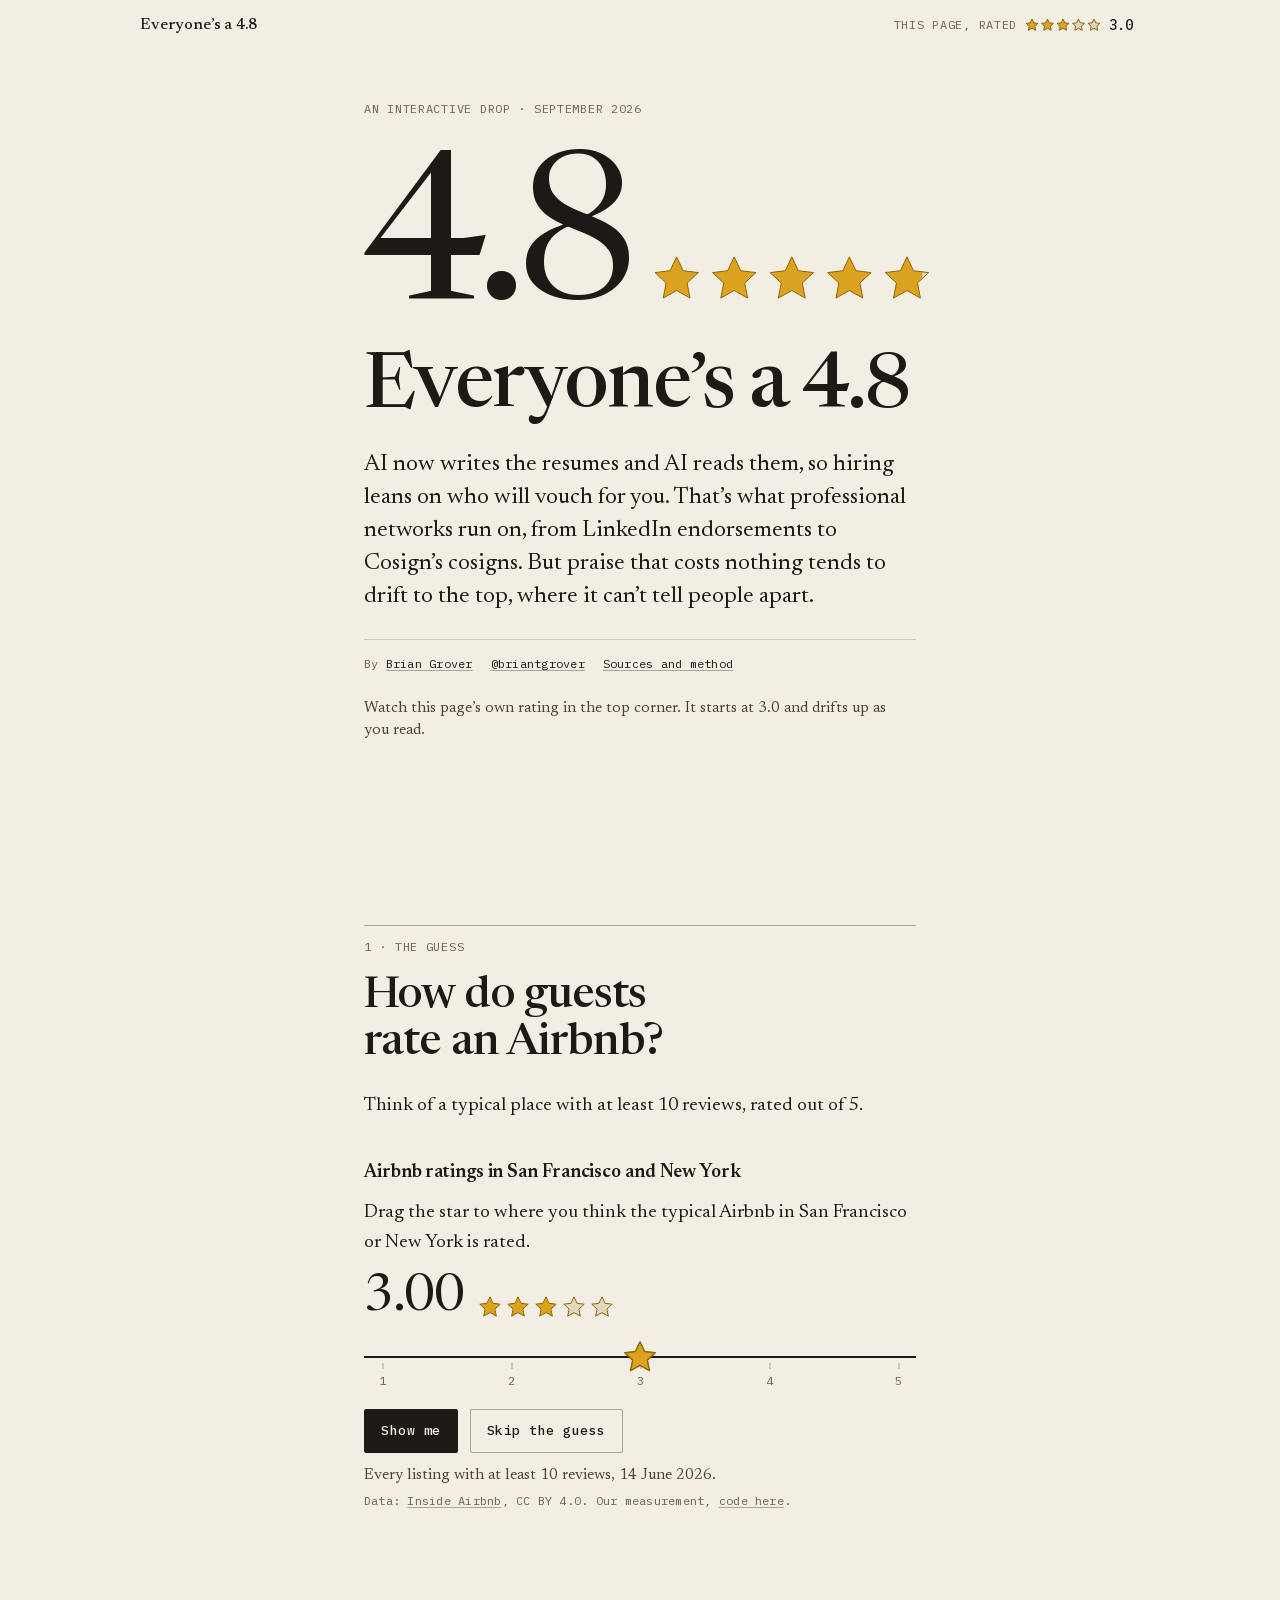
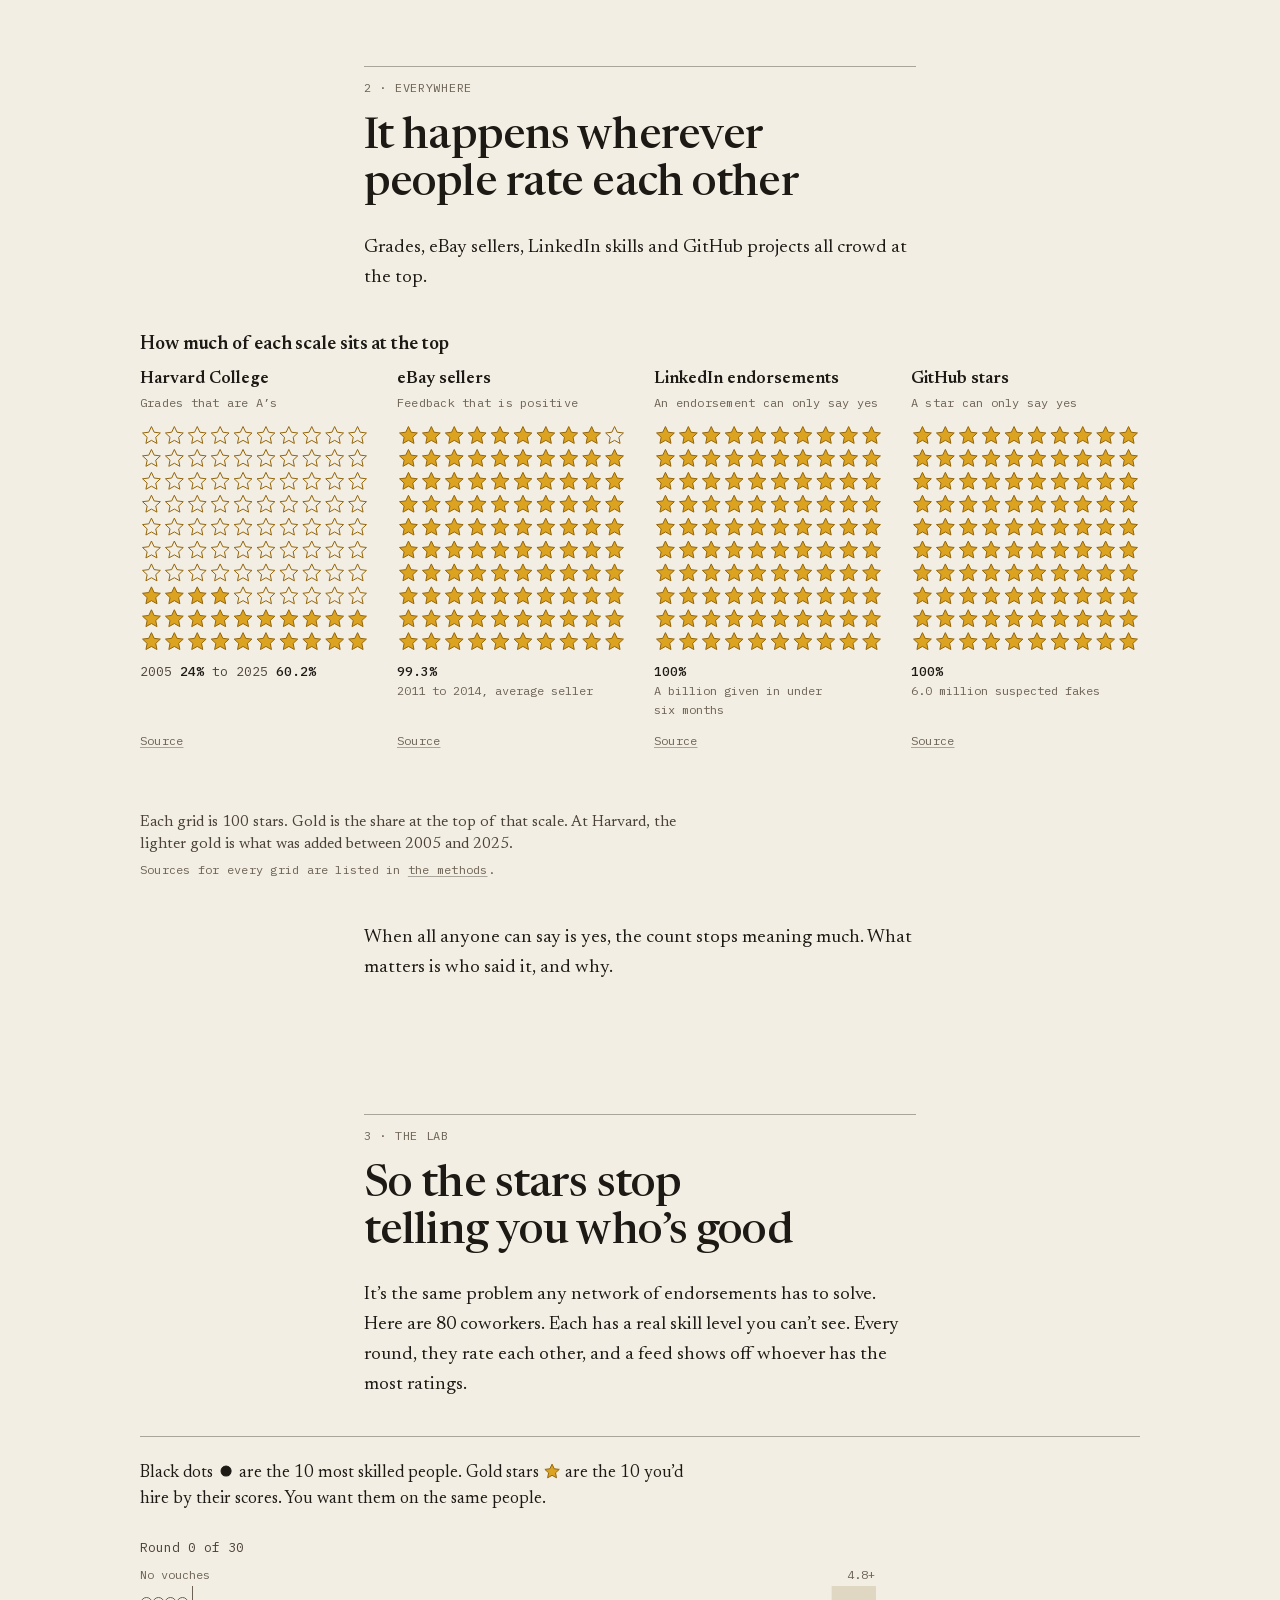
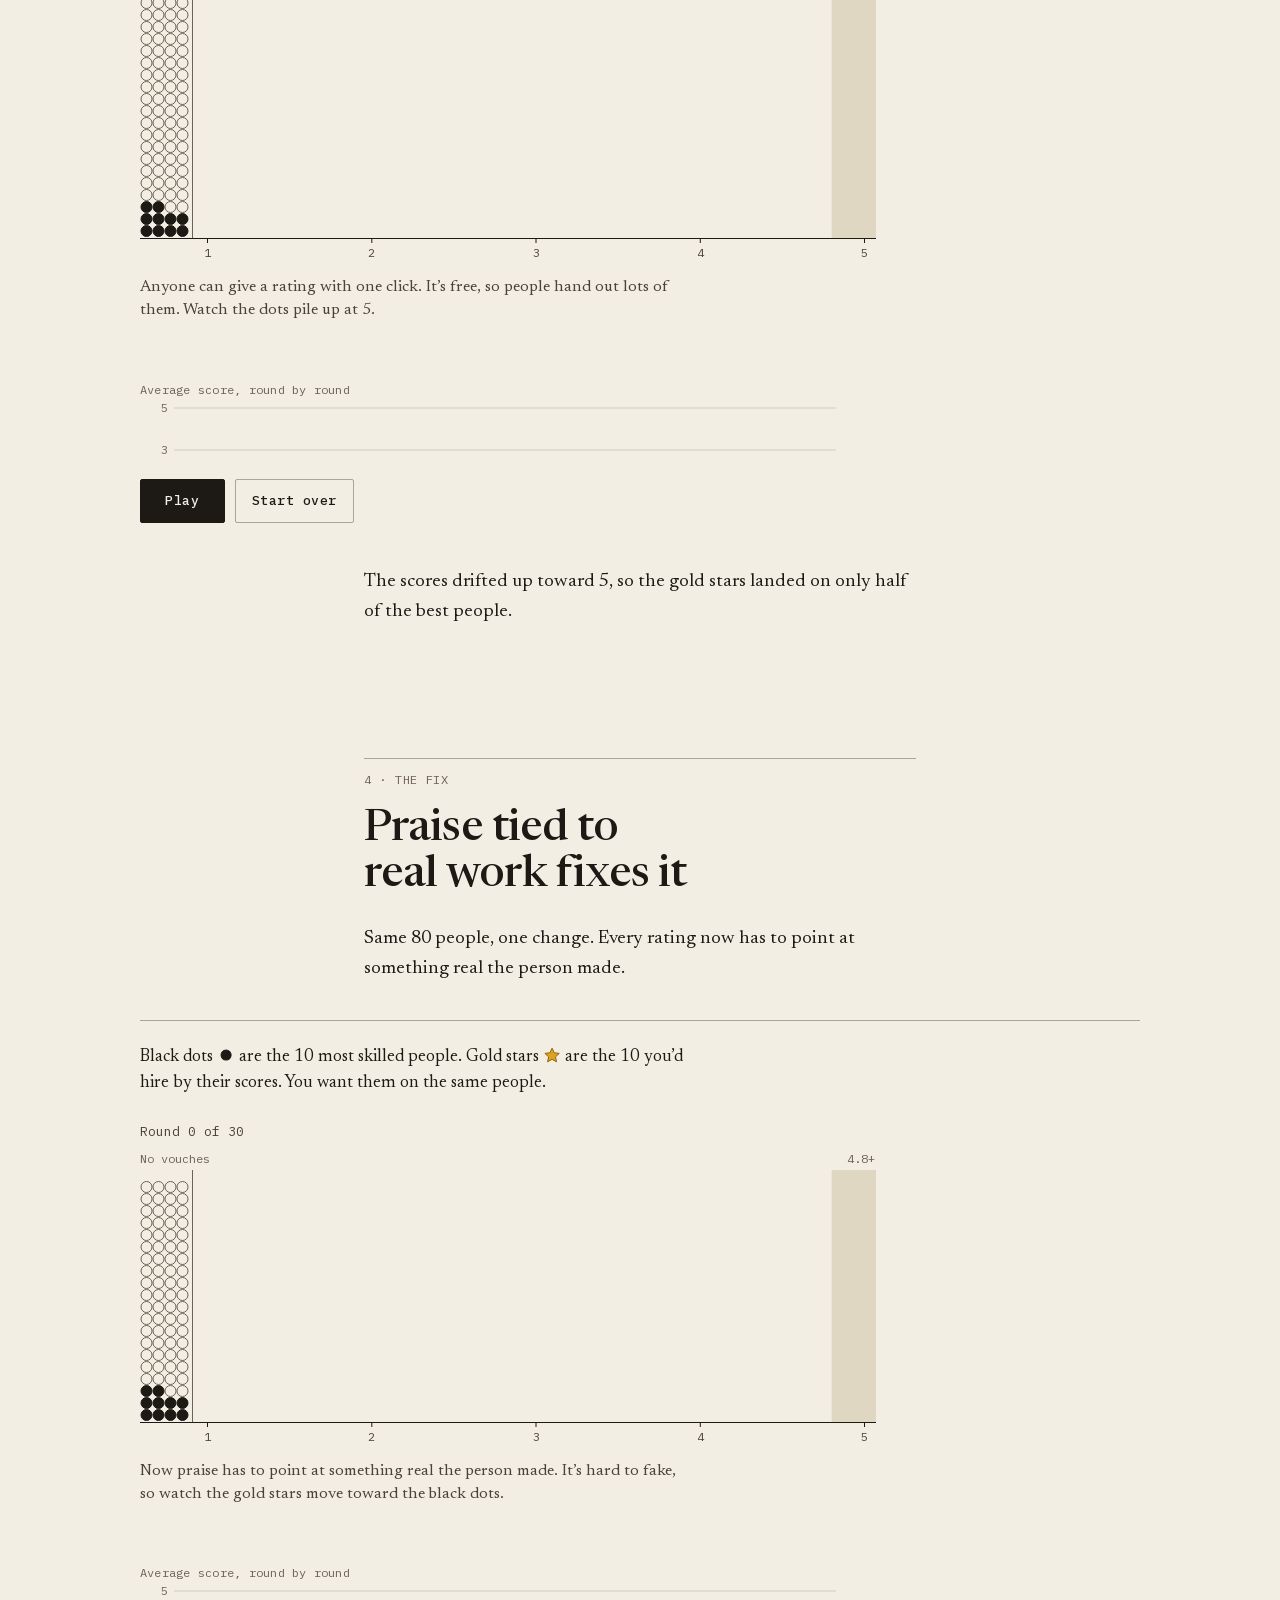
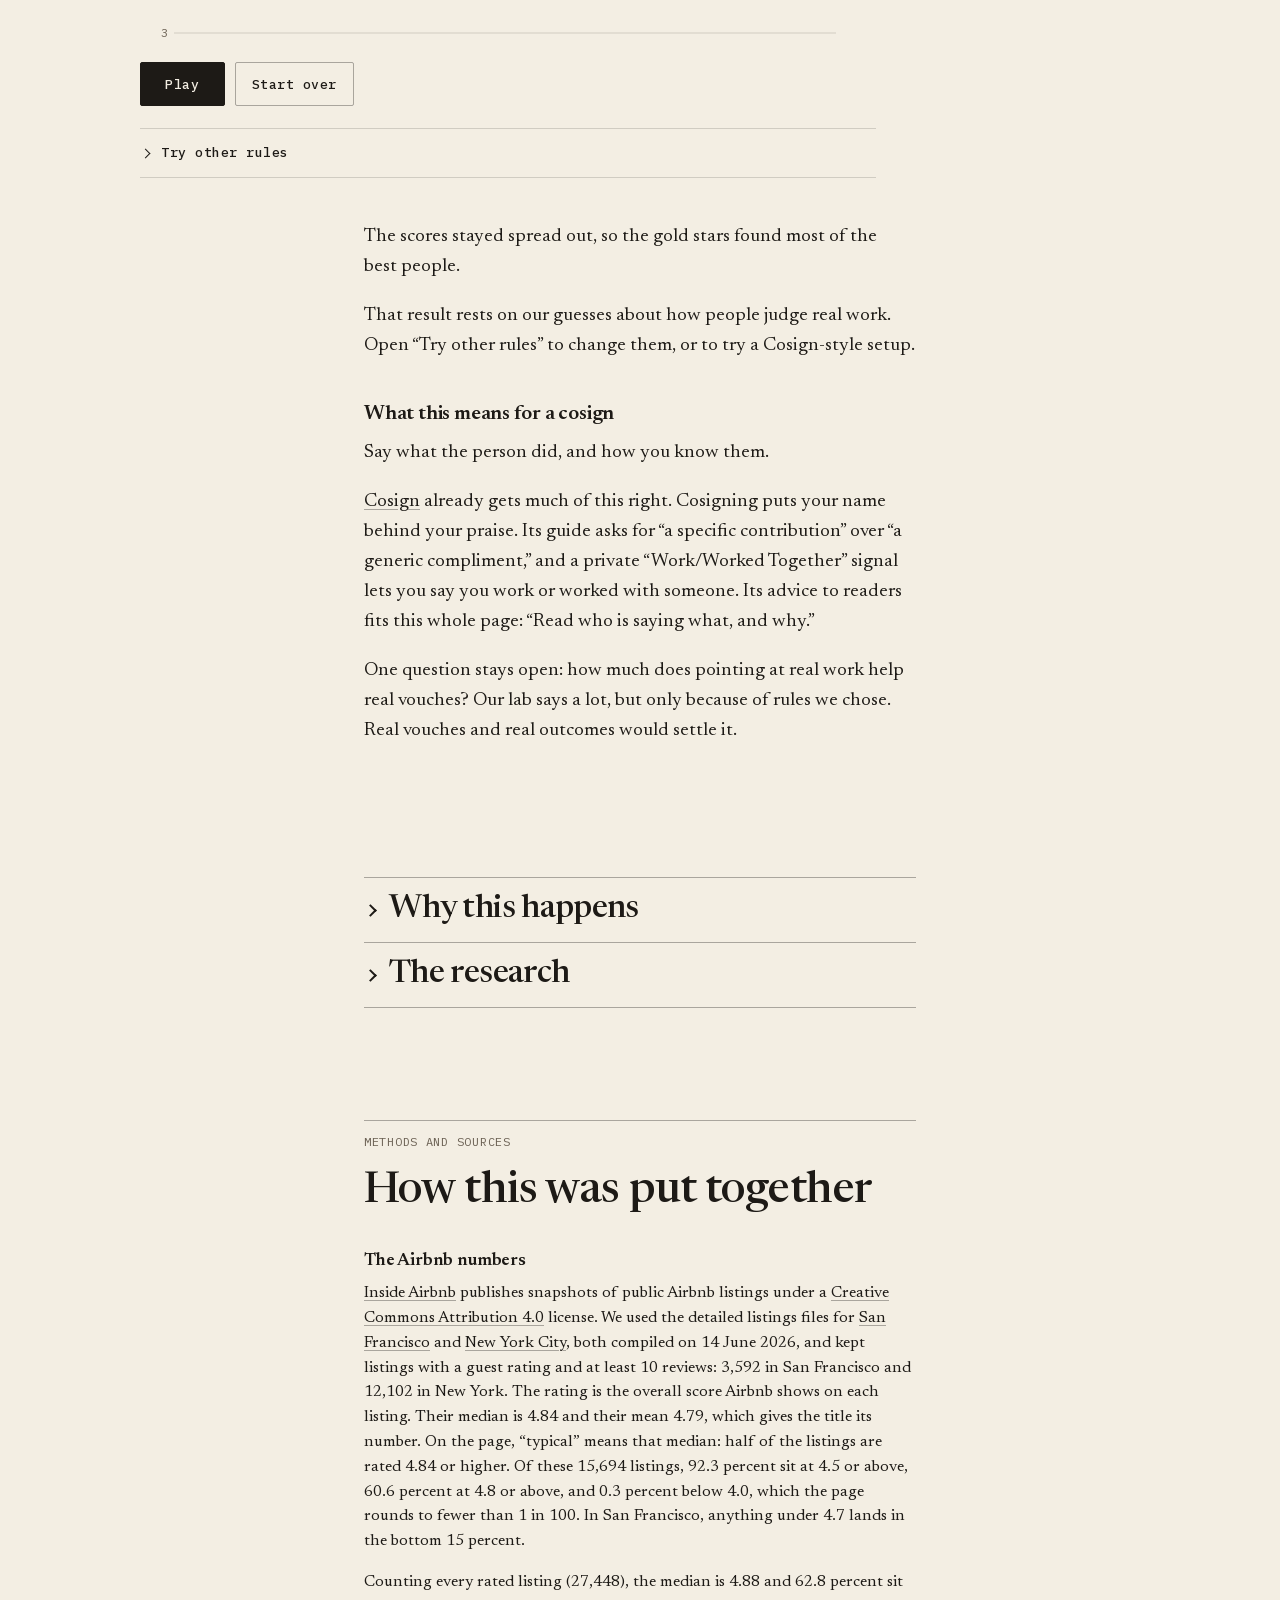
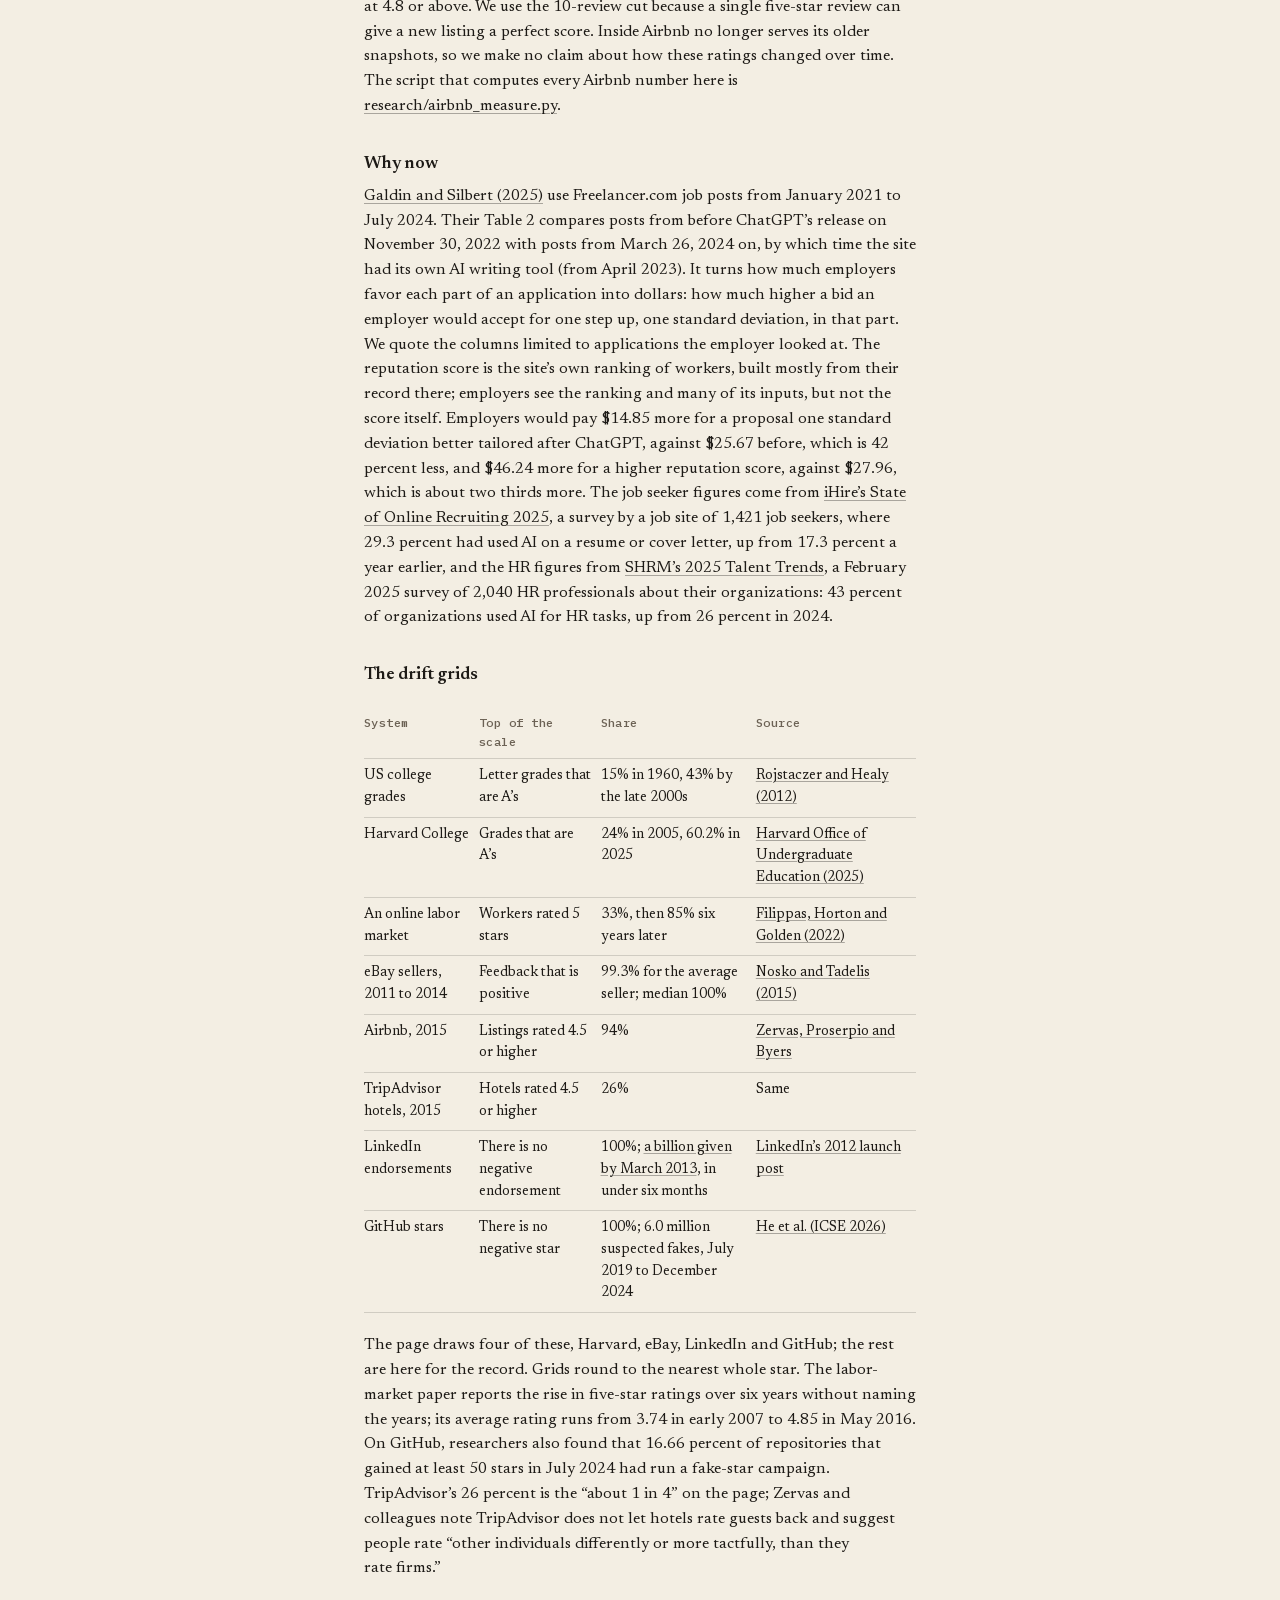
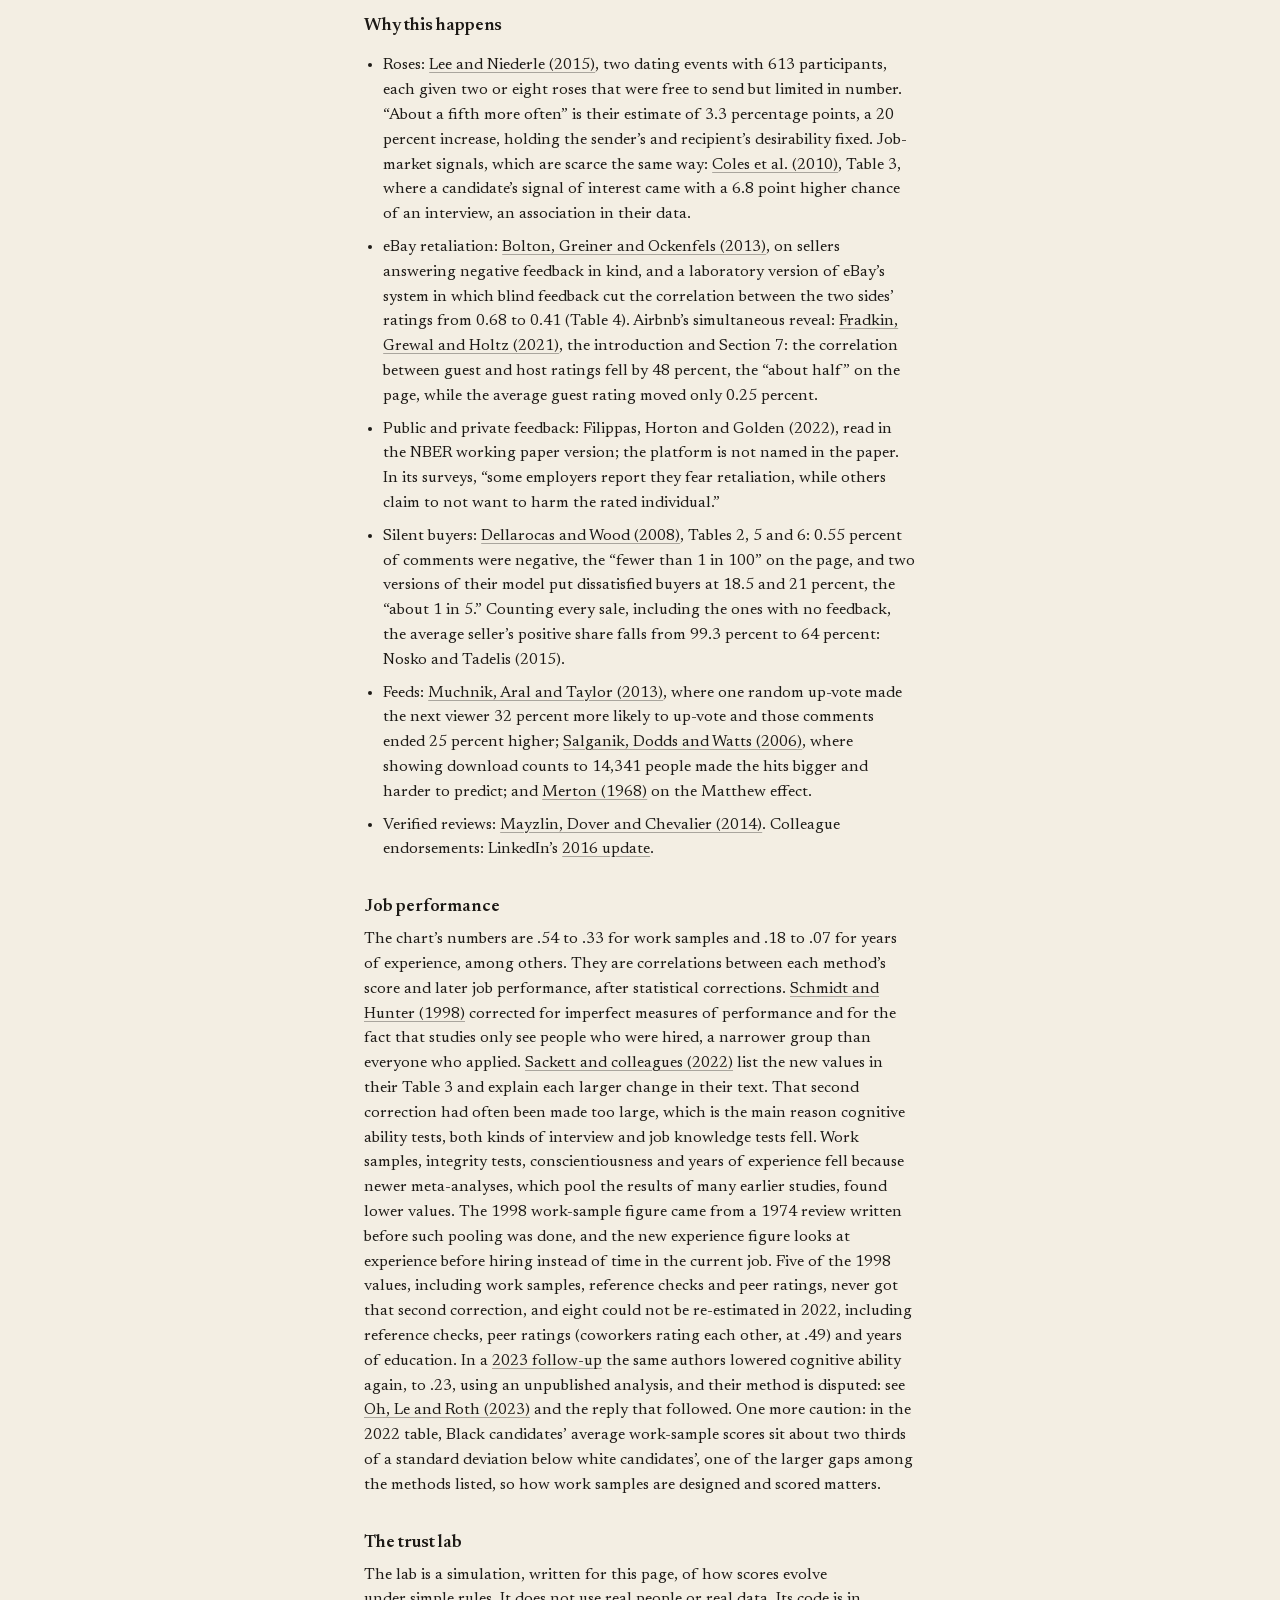
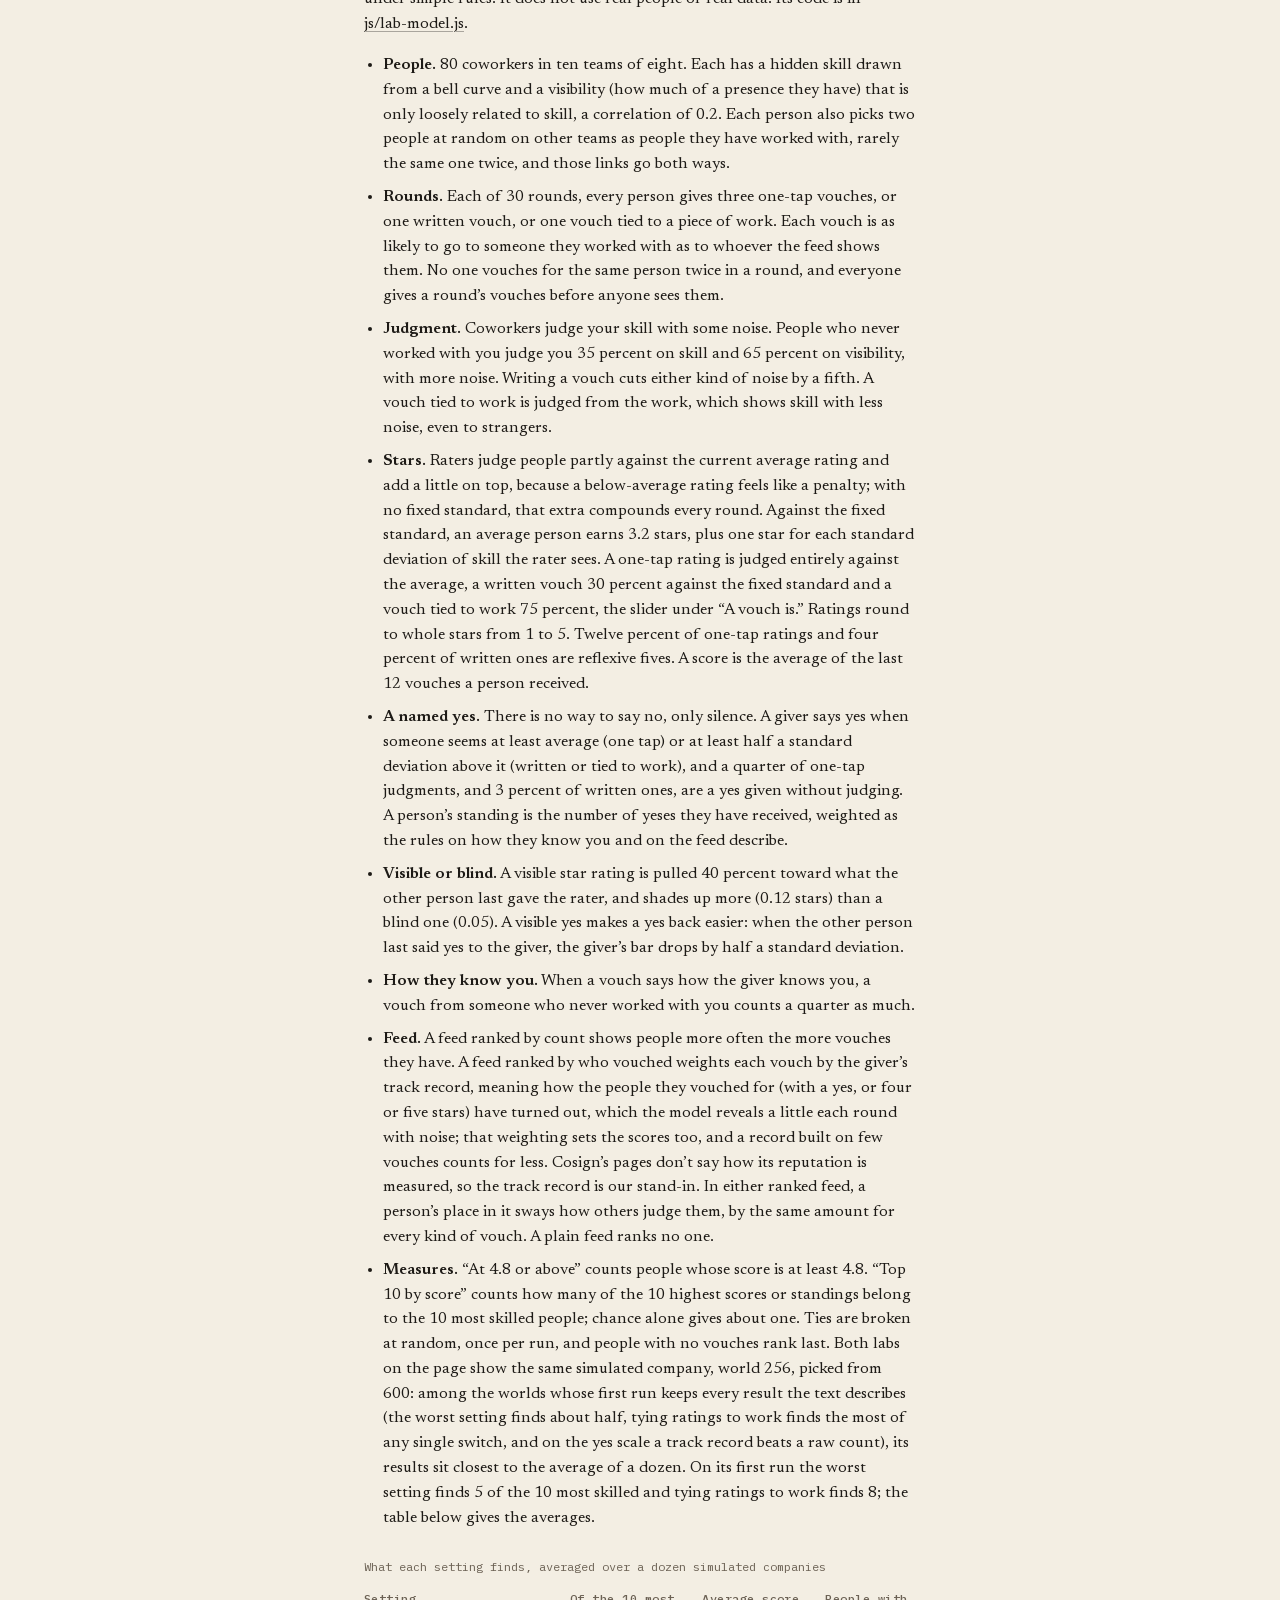
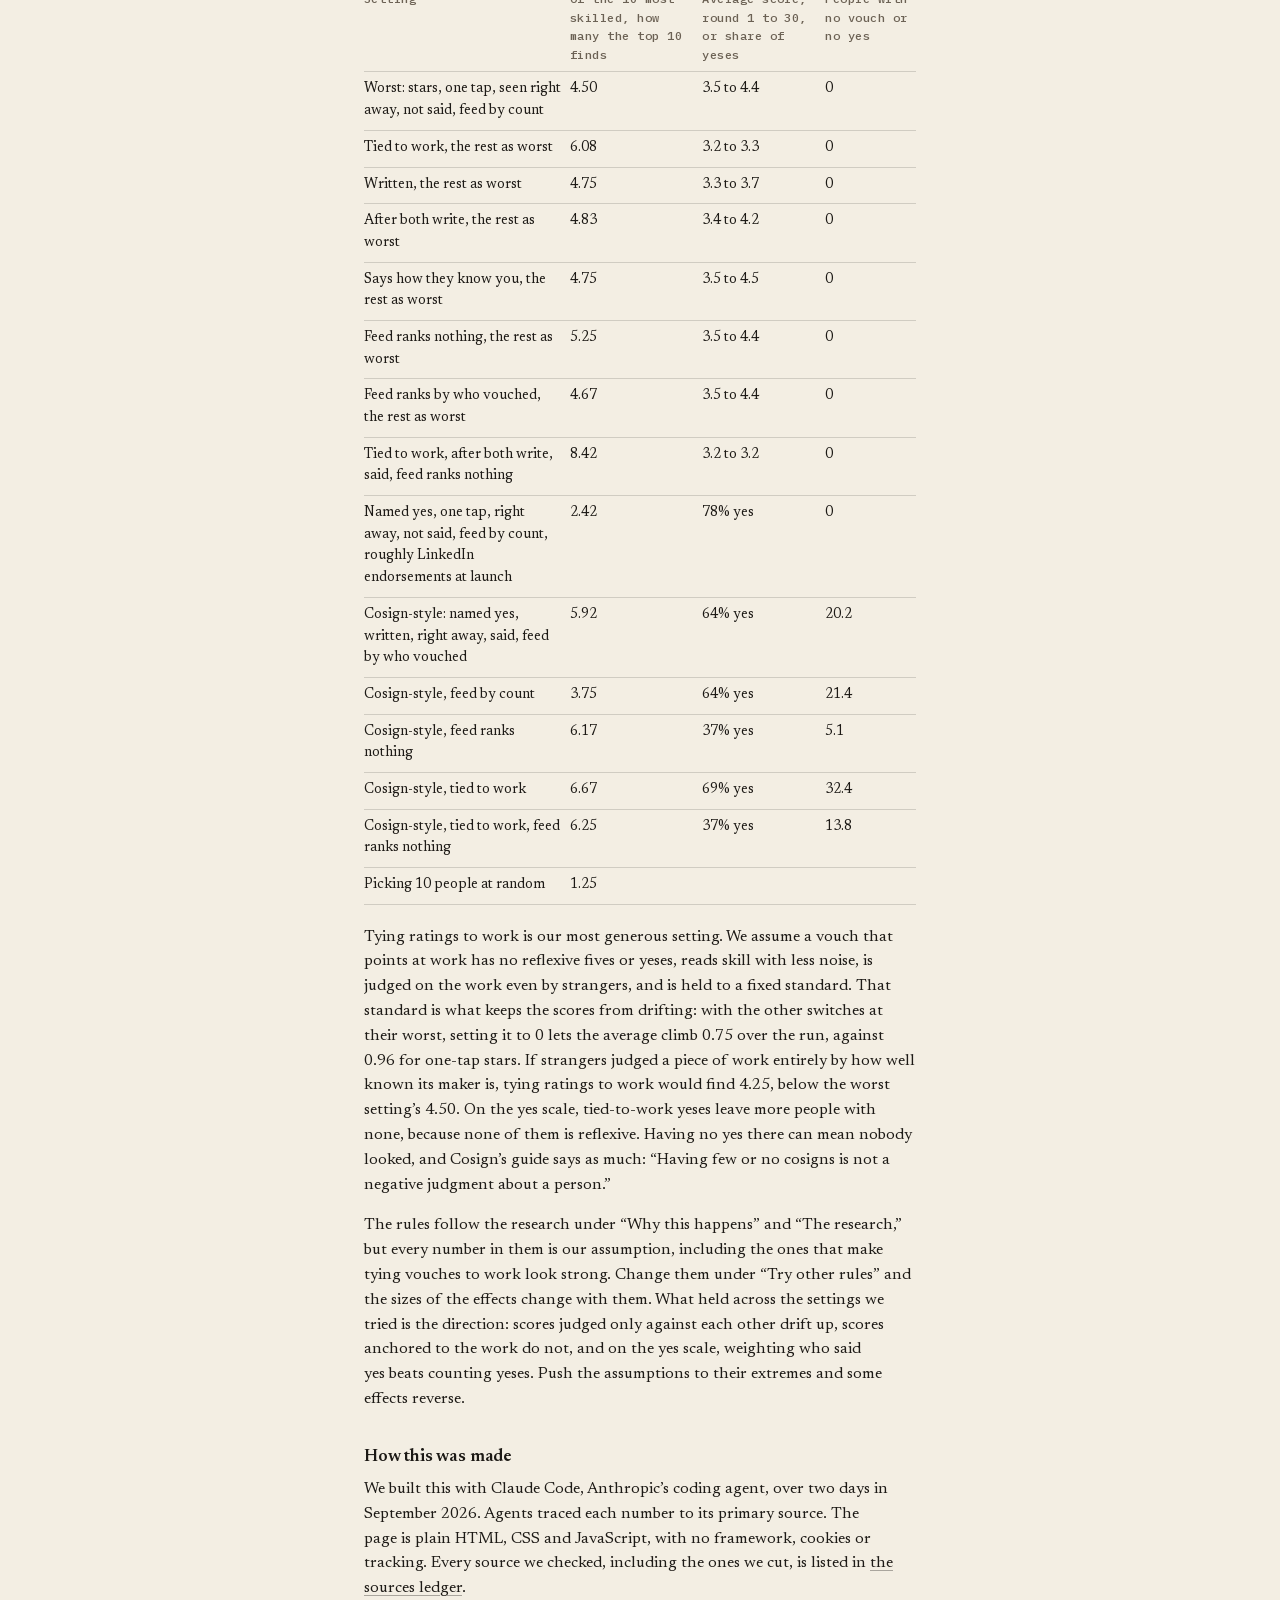
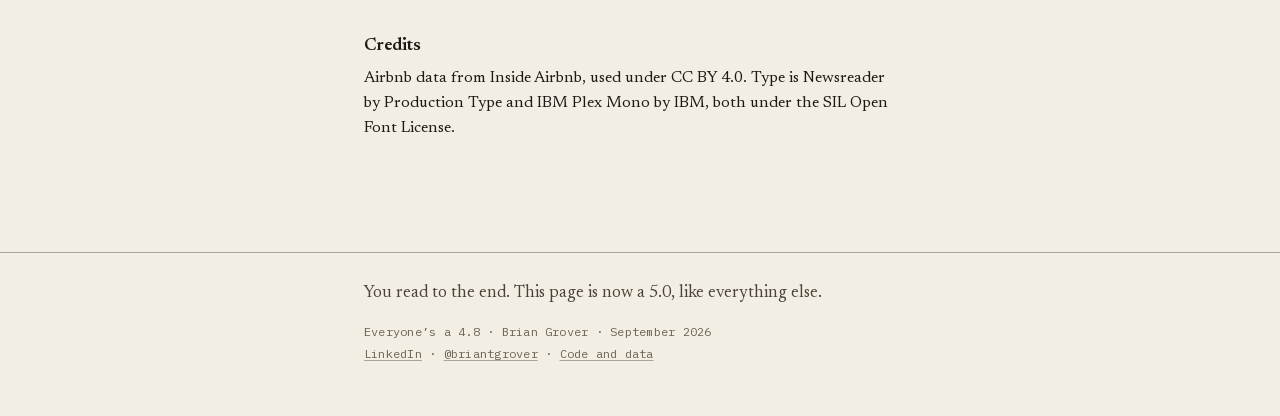
==== index.html @ 041b77f6 "Rewrite the page as four beats a first-time reader gets in one pass Co-Authored-By: Claude Opus 5.5 " ====
<!doctype html>
<html lang="en">
<head>
  <meta charset="utf-8">
  <meta name="viewport" content="width=device-width, initial-scale=1">
  <title>Everyone’s a 4.8</title>
  <meta name="description" content="AI writes the resumes and AI reads them, so hiring runs on who vouches for you. Why trust signals drift to the top, and what keeps a vouch worth something.">
  <link rel="canonical" href="https://briangrover9-hue.github.io/cosign-drop/">
  <meta name="author" content="Brian Grover">
  <meta name="robots" content="noindex">
  <meta property="og:type" content="article">
  <meta property="og:title" content="Everyone’s a 4.8">
  <meta property="og:description" content="AI writes the resumes and AI reads them, so hiring runs on who vouches for you. Why trust signals drift to the top, and what keeps a vouch worth something.">
  <meta property="og:url" content="https://briangrover9-hue.github.io/cosign-drop/">
  <meta property="og:image" content="https://briangrover9-hue.github.io/cosign-drop/assets/og.png">
  <meta property="og:image:width" content="1200">
  <meta property="og:image:height" content="630">
  <meta property="og:image:alt" content="A large 4.8 with five gold stars, the last one mostly filled, and the title Everyone’s a 4.8.">
  <meta name="twitter:card" content="summary_large_image">
  <meta name="twitter:creator" content="@briantgrover">
  <meta name="twitter:title" content="Everyone’s a 4.8">
  <meta name="twitter:description" content="AI writes the resumes and AI reads them, so hiring runs on who vouches for you. Why trust signals drift to the top, and what keeps a vouch worth something.">
  <meta name="twitter:image" content="https://briangrover9-hue.github.io/cosign-drop/assets/og.png">
  <meta name="theme-color" content="#f3eee3">
  <link rel="icon" href="assets/star.svg" type="image/svg+xml">
  <link rel="apple-touch-icon" href="assets/apple-touch-icon.png">
  <link rel="preload" href="fonts/Newsreader-normal-300-700.woff2" as="font" type="font/woff2" crossorigin>
  <link rel="stylesheet" href="css/style.css">
  <link rel="stylesheet" href="css/charts.css">
  <link rel="stylesheet" href="css/lab.css">
  <script type="module" src="js/main.js"></script>
  <script type="module" src="js/charts.js"></script>
  <script type="module" src="js/lab.js"></script>
  <link rel="modulepreload" href="js/stars.js">
  <link rel="modulepreload" href="js/lab-model.js">
  <link rel="preload" href="data/figures.json" as="fetch" crossorigin>
  <link rel="preload" href="data/airbnb.json" as="fetch" crossorigin>
</head>
<body>
  <a class="skip-link" href="#main">Skip to the article</a>

  <header class="site-header">
    <div class="bar">
      <a class="site-title" href="#top">Everyone’s a 4.8</a>
      <p class="page-rating" id="page-rating">
        <span class="visually-hidden">This page’s own rating climbs from 3.0 to 5.0 as you read.</span>
        <span class="label" aria-hidden="true">This page, rated</span>
        <svg class="stars" viewBox="0 0 76 14" aria-hidden="true" focusable="false"><g transform="translate(0 0) scale(0.5833333333333334)"><path class="star-empty" d="M12 1.8l3.05 6.52 7.13.86-5.26 4.9 1.38 7.05L12 17.6l-6.3 3.53 1.38-7.05L1.82 9.18l7.13-.86z"/><clipPath id="hdr-clip-1"><rect data-star="0" width="24.00" height="24"/></clipPath><path class="star-fill" d="M12 1.8l3.05 6.52 7.13.86-5.26 4.9 1.38 7.05L12 17.6l-6.3 3.53 1.38-7.05L1.82 9.18l7.13-.86z" clip-path="url(#hdr-clip-1)"/><path class="star-edge" d="M12 1.8l3.05 6.52 7.13.86-5.26 4.9 1.38 7.05L12 17.6l-6.3 3.53 1.38-7.05L1.82 9.18l7.13-.86z" vector-effect="non-scaling-stroke"/></g><g transform="translate(15.5 0) scale(0.5833333333333334)"><path class="star-empty" d="M12 1.8l3.05 6.52 7.13.86-5.26 4.9 1.38 7.05L12 17.6l-6.3 3.53 1.38-7.05L1.82 9.18l7.13-.86z"/><clipPath id="hdr-clip-2"><rect data-star="1" width="24.00" height="24"/></clipPath><path class="star-fill" d="M12 1.8l3.05 6.52 7.13.86-5.26 4.9 1.38 7.05L12 17.6l-6.3 3.53 1.38-7.05L1.82 9.18l7.13-.86z" clip-path="url(#hdr-clip-2)"/><path class="star-edge" d="M12 1.8l3.05 6.52 7.13.86-5.26 4.9 1.38 7.05L12 17.6l-6.3 3.53 1.38-7.05L1.82 9.18l7.13-.86z" vector-effect="non-scaling-stroke"/></g><g transform="translate(31 0) scale(0.5833333333333334)"><path class="star-empty" d="M12 1.8l3.05 6.52 7.13.86-5.26 4.9 1.38 7.05L12 17.6l-6.3 3.53 1.38-7.05L1.82 9.18l7.13-.86z"/><clipPath id="hdr-clip-3"><rect data-star="2" width="24.00" height="24"/></clipPath><path class="star-fill" d="M12 1.8l3.05 6.52 7.13.86-5.26 4.9 1.38 7.05L12 17.6l-6.3 3.53 1.38-7.05L1.82 9.18l7.13-.86z" clip-path="url(#hdr-clip-3)"/><path class="star-edge" d="M12 1.8l3.05 6.52 7.13.86-5.26 4.9 1.38 7.05L12 17.6l-6.3 3.53 1.38-7.05L1.82 9.18l7.13-.86z" vector-effect="non-scaling-stroke"/></g><g transform="translate(46.5 0) scale(0.5833333333333334)"><path class="star-empty" d="M12 1.8l3.05 6.52 7.13.86-5.26 4.9 1.38 7.05L12 17.6l-6.3 3.53 1.38-7.05L1.82 9.18l7.13-.86z"/><clipPath id="hdr-clip-4"><rect data-star="3" width="0.00" height="24"/></clipPath><path class="star-fill" d="M12 1.8l3.05 6.52 7.13.86-5.26 4.9 1.38 7.05L12 17.6l-6.3 3.53 1.38-7.05L1.82 9.18l7.13-.86z" clip-path="url(#hdr-clip-4)"/><path class="star-edge" d="M12 1.8l3.05 6.52 7.13.86-5.26 4.9 1.38 7.05L12 17.6l-6.3 3.53 1.38-7.05L1.82 9.18l7.13-.86z" vector-effect="non-scaling-stroke"/></g><g transform="translate(62 0) scale(0.5833333333333334)"><path class="star-empty" d="M12 1.8l3.05 6.52 7.13.86-5.26 4.9 1.38 7.05L12 17.6l-6.3 3.53 1.38-7.05L1.82 9.18l7.13-.86z"/><clipPath id="hdr-clip-5"><rect data-star="4" width="0.00" height="24"/></clipPath><path class="star-fill" d="M12 1.8l3.05 6.52 7.13.86-5.26 4.9 1.38 7.05L12 17.6l-6.3 3.53 1.38-7.05L1.82 9.18l7.13-.86z" clip-path="url(#hdr-clip-5)"/><path class="star-edge" d="M12 1.8l3.05 6.52 7.13.86-5.26 4.9 1.38 7.05L12 17.6l-6.3 3.53 1.38-7.05L1.82 9.18l7.13-.86z" vector-effect="non-scaling-stroke"/></g></svg>
        <span class="num" aria-hidden="true">3.0</span>
      </p>
    </div>
  </header>

  <main id="main">
    <section class="hero wrap" aria-labelledby="title">
      <p class="kicker">An interactive drop · September 2026</p>
      <div class="hero-score">
        <p class="hero-number" aria-hidden="true">4.8</p>
        <svg class="hero-stars" viewBox="0 0 264 48" role="img" aria-label="4.8 out of 5 stars"><g transform="translate(0 0) scale(2)"><path class="star-empty" d="M12 1.8l3.05 6.52 7.13.86-5.26 4.9 1.38 7.05L12 17.6l-6.3 3.53 1.38-7.05L1.82 9.18l7.13-.86z"/><clipPath id="hero-clip-1"><rect data-star="0" width="24.00" height="24"/></clipPath><path class="star-fill" d="M12 1.8l3.05 6.52 7.13.86-5.26 4.9 1.38 7.05L12 17.6l-6.3 3.53 1.38-7.05L1.82 9.18l7.13-.86z" clip-path="url(#hero-clip-1)"/><path class="star-edge" d="M12 1.8l3.05 6.52 7.13.86-5.26 4.9 1.38 7.05L12 17.6l-6.3 3.53 1.38-7.05L1.82 9.18l7.13-.86z" vector-effect="non-scaling-stroke"/></g><g transform="translate(54 0) scale(2)"><path class="star-empty" d="M12 1.8l3.05 6.52 7.13.86-5.26 4.9 1.38 7.05L12 17.6l-6.3 3.53 1.38-7.05L1.82 9.18l7.13-.86z"/><clipPath id="hero-clip-2"><rect data-star="1" width="24.00" height="24"/></clipPath><path class="star-fill" d="M12 1.8l3.05 6.52 7.13.86-5.26 4.9 1.38 7.05L12 17.6l-6.3 3.53 1.38-7.05L1.82 9.18l7.13-.86z" clip-path="url(#hero-clip-2)"/><path class="star-edge" d="M12 1.8l3.05 6.52 7.13.86-5.26 4.9 1.38 7.05L12 17.6l-6.3 3.53 1.38-7.05L1.82 9.18l7.13-.86z" vector-effect="non-scaling-stroke"/></g><g transform="translate(108 0) scale(2)"><path class="star-empty" d="M12 1.8l3.05 6.52 7.13.86-5.26 4.9 1.38 7.05L12 17.6l-6.3 3.53 1.38-7.05L1.82 9.18l7.13-.86z"/><clipPath id="hero-clip-3"><rect data-star="2" width="24.00" height="24"/></clipPath><path class="star-fill" d="M12 1.8l3.05 6.52 7.13.86-5.26 4.9 1.38 7.05L12 17.6l-6.3 3.53 1.38-7.05L1.82 9.18l7.13-.86z" clip-path="url(#hero-clip-3)"/><path class="star-edge" d="M12 1.8l3.05 6.52 7.13.86-5.26 4.9 1.38 7.05L12 17.6l-6.3 3.53 1.38-7.05L1.82 9.18l7.13-.86z" vector-effect="non-scaling-stroke"/></g><g transform="translate(162 0) scale(2)"><path class="star-empty" d="M12 1.8l3.05 6.52 7.13.86-5.26 4.9 1.38 7.05L12 17.6l-6.3 3.53 1.38-7.05L1.82 9.18l7.13-.86z"/><clipPath id="hero-clip-4"><rect data-star="3" width="24.00" height="24"/></clipPath><path class="star-fill" d="M12 1.8l3.05 6.52 7.13.86-5.26 4.9 1.38 7.05L12 17.6l-6.3 3.53 1.38-7.05L1.82 9.18l7.13-.86z" clip-path="url(#hero-clip-4)"/><path class="star-edge" d="M12 1.8l3.05 6.52 7.13.86-5.26 4.9 1.38 7.05L12 17.6l-6.3 3.53 1.38-7.05L1.82 9.18l7.13-.86z" vector-effect="non-scaling-stroke"/></g><g transform="translate(216 0) scale(2)"><path class="star-empty" d="M12 1.8l3.05 6.52 7.13.86-5.26 4.9 1.38 7.05L12 17.6l-6.3 3.53 1.38-7.05L1.82 9.18l7.13-.86z"/><clipPath id="hero-clip-5"><rect data-star="4" width="19.20" height="24"/></clipPath><path class="star-fill" d="M12 1.8l3.05 6.52 7.13.86-5.26 4.9 1.38 7.05L12 17.6l-6.3 3.53 1.38-7.05L1.82 9.18l7.13-.86z" clip-path="url(#hero-clip-5)"/><path class="star-edge" d="M12 1.8l3.05 6.52 7.13.86-5.26 4.9 1.38 7.05L12 17.6l-6.3 3.53 1.38-7.05L1.82 9.18l7.13-.86z" vector-effect="non-scaling-stroke"/></g></svg>
      </div>
      <h1 id="title">Everyone’s a&nbsp;4.8</h1>
      <p class="dek">AI now writes the resumes and AI reads them, so hiring leans on who will vouch for you. That’s what professional networks run on, from LinkedIn endorsements to Cosign’s cosigns. But praise that costs nothing tends to drift to the top, where it can’t tell people apart.</p>
      <p class="byline meta">
        <span>By <a href="https://www.linkedin.com/in/briantgrover">Brian Grover</a></span>
        <a href="https://x.com/briantgrover">@briantgrover</a>
        <a href="#methods">Sources and method</a>
      </p>
      <p class="caption hero-note">Watch this page’s own rating in the top corner. It starts at 3.0 and drifts up as you read.</p>
    </section>

    <!-- 1 -->
    <section class="section beat" id="guess" aria-labelledby="h-guess">
      <div class="wrap">
        <div class="section-head">
          <span class="label">1 · The guess</span>
          <h2 id="h-guess">How do guests rate an Airbnb?</h2>
        </div>
        <p>Think of a typical place with at least 10 reviews, rated out of 5.</p>
        <figure class="figure" id="fig-guess" aria-labelledby="guess-title" aria-describedby="guess-cap">
          <p class="fig-title" id="guess-title">Airbnb ratings in San Francisco and New York</p>
          <div id="guess-root" class="chart guess" data-chart="guess">
            <p class="fallback">The typical Airbnb listing in San Francisco and New York with at least 10 reviews is rated 4.84 out of 5.</p>
          </div>
          <div class="guess-answer" id="guess-answer">
            <p>Half of these places are rated 4.84 or higher. Fewer than 1 in 100 falls below 4.</p>
          </div>
          <figcaption id="guess-cap">Every listing with at least 10 reviews, 14 June 2026.<span class="src">Data: <a href="https://insideairbnb.com/get-the-data/">Inside Airbnb</a>, CC BY 4.0. Our measurement, <a href="https://github.com/briangrover9-hue/cosign-drop/blob/main/research/airbnb_measure.py">code here</a>.</span></figcaption>
        </figure>
      </div>
    </section>

    <!-- 2 -->
    <section class="section beat" id="drift" aria-labelledby="h-drift">
      <div class="wrap">
        <div class="section-head">
          <span class="label">2 · Everywhere</span>
          <h2 id="h-drift">It happens wherever people rate each other</h2>
        </div>
        <p>Grades, eBay sellers, LinkedIn skills and GitHub projects all crowd at the top.</p>
      </div>
      <div class="wrap-wide">
        <figure class="figure" id="fig-drift" aria-labelledby="drift-title" aria-describedby="drift-cap">
          <p class="fig-title" id="drift-title">How much of each scale sits at the top</p>
          <div id="drift-root" class="chart drift" data-chart="drift">
            <ul class="fallback">
              <li>Harvard grades that are A’s: 24 percent in 2005, 60.2 percent in 2025.</li>
              <li>eBay feedback that is positive, for the average seller: 99.3 percent.</li>
              <li>LinkedIn endorsements and GitHub stars can only say yes: 100 percent.</li>
            </ul>
          </div>
          <figcaption id="drift-cap">Each grid is 100 stars. Gold is the share at the top of that scale. At Harvard, the lighter gold is what was added between 2005 and 2025.<span class="src">Sources for every grid are listed in <a href="#m-drift">the methods</a>.</span></figcaption>
        </figure>
      </div>
      <div class="wrap">
        <p>When all anyone can say is yes, the count stops meaning much. What matters is who said it, and why.</p>
      </div>
    </section>

    <!-- 3 -->
    <section class="section beat" id="lab-drift" aria-labelledby="h-lab-drift">
      <div class="wrap">
        <div class="section-head">
          <span class="label">3 · The lab</span>
          <h2 id="h-lab-drift">So the stars stop telling you who’s good</h2>
        </div>
        <p>It’s the same problem any network of endorsements has to solve. Here are 80 coworkers. Each has a real skill level you can’t see. Every round, they rate each other, and a feed shows off whoever has the most ratings.</p>
      </div>
      <div class="wrap-wide">
        <div id="lab-worst" class="lab" data-seed="256" data-start="worst" data-controls="none">
          <p class="fallback">This lab needs JavaScript. With one-click ratings that everyone can see, the scores drift up toward 5, and the top 10 by score holds only about half of the 10 most skilled people.</p>
        </div>
      </div>
      <div class="wrap">
        <p>The scores drifted up toward 5, so the gold stars landed on only half of the best people.</p>
      </div>
    </section>

    <!-- 4 -->
    <section class="section beat" id="lab" aria-labelledby="h-lab">
      <div class="wrap">
        <div class="section-head">
          <span class="label">4 · The fix</span>
          <h2 id="h-lab">Praise tied to real work fixes it</h2>
        </div>
        <p>Same 80 people, one change. Every rating now has to point at something real the person made.</p>
      </div>
      <div class="wrap-wide">
        <div id="lab-root" class="lab" data-seed="256" data-start="work" data-controls="full">
          <p class="fallback">This lab needs JavaScript. When every rating points at real work, the scores stay spread out, and the top 10 by score holds most of the 10 most skilled people.</p>
        </div>
      </div>
      <div class="wrap">
        <p>The scores stayed spread out, so the gold stars found most of the best people.</p>
        <p>That result rests on our guesses about how people judge real work. Open “Try other rules” to change them, or to try a Cosign-style setup.</p>
        <h3 id="h-cosign">What this means for a cosign</h3>
        <p>Say what the person did, and how you know them.</p>
        <p><a href="https://cosign.co/faq">Cosign</a> already gets much of this right. Cosigning puts your name behind your praise. Its guide asks for “a specific contribution” over “a generic compliment,” and a private “Work/Worked Together” signal lets you say you work or worked with someone. Its advice to readers fits this whole page: “Read who is saying what, and why.”</p>
        <p>One question stays open: how much does pointing at real work help real vouches? Our lab says a lot, but only because of rules we chose. Real vouches and real outcomes would settle it.</p>
      </div>
    </section>

    <!-- More, for the curious -->
    <section class="section support" aria-label="More, for the curious">
      <div class="wrap">
        <details class="more" id="why">
          <summary><h2 id="h-why">Why this happens</h2></summary>
          <div class="more-body">
            <p>No one has to lie. Four small, ordinary habits all push the same way.</p>
            <ol class="forces" role="list">
              <li>
                <h3><span class="force-n">1.</span> Giving is free</h3>
                <p>A one-click endorsement costs nothing, so little stops anyone from giving one. Scarce signals work better. At two dating events, people got a few free “roses” to attach to date requests. A request with a rose was accepted about a fifth more often.</p>
              </li>
              <li>
                <h3><span class="force-n">2.</span> The other person sees what you said</h3>
                <p>If they can rate you back, a low score invites a low score in return. When Airbnb hid each review until both sides had written one, the link between guest and host ratings fell by about half.</p>
              </li>
              <li>
                <h3><span class="force-n">3.</span> Honesty costs you</h3>
                <p>A bad rating can cost someone income, so people hold back. On one big freelance site, 28.4 percent of employers who privately said they would never rehire a worker still gave that worker four stars or more in public.</p>
              </li>
              <li>
                <h3><span class="force-n">4.</span> Unhappy people go quiet</h3>
                <p>Happy customers leave feedback. Mildly unhappy ones mostly say nothing. On eBay, fewer than 1 in 100 comments was negative. One estimate says about 1 in 5 buyers was unhappy.</p>
              </li>
            </ol>
            <p>Then the feed makes it worse. On one news site, a single random up-vote made the next reader 32 percent more likely to up-vote too. Praise keeps flowing to whoever already has it.</p>
            <p>Hotels are the exception. On TripAdvisor, only about 1 in 4 hotels is rated 4.5 or higher. The researchers suggest people rate a business more harshly than a person.</p>
          </div>
        </details>

        <details class="more" id="research">
          <summary><h2 id="h-research">The research</h2></summary>
          <div class="more-body">
            <h3 id="h-why-now">When writing got cheap, reputation got expensive</h3>
            <p>ChatGPT arrived in November 2022, and soon anyone could write a polished job proposal. Economists compared job posts on Freelancer.com from before ChatGPT with posts from 2024.</p>
            <figure class="figure" id="fig-why-now" aria-labelledby="why-now-title" aria-describedby="why-now-cap">
              <p class="fig-title" id="why-now-title">What an employer would pay for one step more of each</p>
              <div id="why-now-root" class="chart" data-chart="why-now">
                <table class="fallback">
                  <caption class="visually-hidden">What an employer would pay, before ChatGPT and in 2024</caption>
                  <thead><tr><th scope="col">For one standard deviation more of</th><th scope="col">Before ChatGPT</th><th scope="col">2024</th></tr></thead>
                  <tbody>
                    <tr><th scope="row">A proposal tailored to the job</th><td>$25.67</td><td>$14.85</td></tr>
                    <tr><th scope="row">A higher reputation score on the site</th><td>$27.96</td><td>$46.24</td></tr>
                  </tbody>
                </table>
              </div>
              <figcaption id="why-now-cap">How many more dollars an employer would pay for one step up in each, one standard deviation, on job posts from before ChatGPT and from 2024.<span class="src">Galdin and Silbert (2025), <a href="https://arxiv.org/abs/2511.08785">Making Talk Cheap</a>, Table 2, applications the employer looked at. The authors stress the fall in the first row; the rise in the second is our reading of their table.</span></figcaption>
            </figure>
            <p>Employers would pay 42 percent less for a well-tailored proposal. What they would pay for a higher reputation score rose by about two thirds. We read that as employers leaning on a worker’s record once the writing tells them less.</p>
            <p>Both sides use AI more each year. In a 2025 survey, 29.3 percent of job seekers had used it on a resume or cover letter. In <a href="https://www.shrm.org/topics-tools/research/2025-talent-trends/ai-in-hr">SHRM’s 2025 survey</a>, 43 percent of organizations used AI for HR tasks.</p>

            <h3 id="h-predicts">Watching someone work beats counting their years</h3>
            <p>Work samples, where a candidate does a piece of the real job, predict performance better than years of experience. A 2022 re-analysis lowered their score, but years of experience ended lower still.</p>
            <figure class="figure" id="fig-validity" aria-labelledby="validity-title" aria-describedby="validity-cap">
              <p class="fig-title" id="validity-title">How well each method predicts job performance</p>
              <div id="validity-root" class="chart" data-chart="validity">
                <table class="fallback">
                  <caption class="visually-hidden">Validity of hiring methods, 1998 and 2022 estimates</caption>
                  <thead><tr><th scope="col">Method</th><th scope="col">1998</th><th scope="col">2022</th></tr></thead>
                  <tbody>
                    <tr><th scope="row">Structured interviews</th><td>.51</td><td>.42</td></tr>
                    <tr><th scope="row">Job knowledge tests</th><td>.48</td><td>.40</td></tr>
                    <tr><th scope="row">Biodata questionnaires</th><td>.35</td><td>.38</td></tr>
                    <tr><th scope="row">Work samples</th><td>.54</td><td>.33</td></tr>
                    <tr><th scope="row">Cognitive ability tests</th><td>.51</td><td>.31</td></tr>
                    <tr><th scope="row">Integrity tests</th><td>.41</td><td>.31</td></tr>
                    <tr><th scope="row">Unstructured interviews</th><td>.38</td><td>.19</td></tr>
                    <tr><th scope="row">Conscientiousness</th><td>.31</td><td>.19</td></tr>
                    <tr><th scope="row">Years of experience</th><td>.18</td><td>.07</td></tr>
                    <tr><th scope="row">Peer ratings</th><td>.49</td><td>not re-estimated</td></tr>
                    <tr><th scope="row">Reference checks</th><td>.26</td><td>not re-estimated</td></tr>
                    <tr><th scope="row">Years of education</th><td>.10</td><td>not re-estimated</td></tr>
                  </tbody>
                </table>
              </div>
              <figcaption id="validity-cap">Each number is the correlation between a method’s score and later job performance, corrected for imperfect measures of performance and, where the authors judged it sound, for studying only people who were hired. Zero means the method ranks people no better than chance. The gold star marks work samples.<span class="src"><a href="https://doi.org/10.1037/0033-2909.124.2.262">Schmidt and Hunter (1998)</a>, Table 1; <a href="https://doi.org/10.1037/apl0000994">Sackett, Zhang, Berry and Lievens (2022)</a>, Table 3.</span></figcaption>
            </figure>

            <h3 id="h-holds">What keeps a vouch honest</h3>
            <p>The research points to four rules. Cosign already ships a version of most of them.</p>
            <ol class="rules" role="list">
              <li>
                <h4>A vouch stays hidden until both people have written theirs</h4>
                <div class="reveal" id="reveal">
                  <div class="cards">
                    <div class="card">
                      <div class="card-inner">
                        <div class="card-face card-front">
                          <span class="who">Dana, about Omar</span>
                          <span class="sealed">Written. Hidden until Omar writes his.</span>
                        </div>
                        <div class="card-face card-back">
                          <span class="who">Dana, about Omar</span>
                          <blockquote>Omar rebuilt our billing retries in three weeks. Failed charges dropped, and I stopped getting paged on weekends.</blockquote>
                        </div>
                      </div>
                    </div>
                    <div class="card">
                      <div class="card-inner">
                        <div class="card-face card-front">
                          <span class="who">Omar, about Dana</span>
                          <span class="sealed">Written. Hidden until Dana writes hers.</span>
                        </div>
                        <div class="card-face card-back">
                          <span class="who">Omar, about Dana</span>
                          <blockquote>Dana ran the launch checklist and caught the tax bug two days before we shipped. I’d want her on the next launch.</blockquote>
                        </div>
                      </div>
                    </div>
                  </div>
                  <div class="reveal-controls">
                    <button class="btn" type="button" id="reveal-btn" aria-controls="reveal">Both are in. Reveal them.</button>
                    <span class="meta" id="reveal-note">An example. Neither person could read the other’s before writing.</span>
                  </div>
                </div>
                <p>Neither card can be written to match the other, so there’s nothing to trade. On Airbnb, blind reviews cut the link between the two sides’ ratings by about half. Cosign’s private signals work on a related idea. The person gets the signal, but nobody else sees it, and when the interest is mutual, Cosign can open a private conversation.</p>
              </li>
              <li>
                <h4>It names something specific the person did</h4>
                <p>A specific claim ties praise to the work itself. Cosign’s guide asks for “a specific contribution” over “a generic compliment.”</p>
              </li>
              <li>
                <h4>It says how you know them</h4>
                <p>Expedia only lets guests who booked a stay review a hotel. TripAdvisor lets anyone. Comparing the same hotels, economists found more signs of fake reviews on TripAdvisor, most of all where a hotel had a reason to fake them. LinkedIn began highlighting endorsements from colleagues in 2016. Cosign asks cosigners to be specific about what they know.</p>
              </li>
              <li>
                <h4>It costs the giver something</h4>
                <p>Scarce signals keep their meaning, as the roses suggest. The simplest cost is your name. Cosign describes a cosign as putting “your name and reputation behind that belief.”</p>
              </li>
            </ol>
            <p>One more finding applies to networks that rank people. A feed that ranks by raw count hands the gains to whoever is already ahead. On Cosign’s ranked lists, ordering “can reflect the reputation behind contributions as well as how many people have contributed.” In the lab, ranking by the track record of who said yes finds more of the best people than ranking by count.</p>
          </div>
        </details>
      </div>
    </section>

    <!-- 07 -->
    <section class="section methods" id="methods" aria-labelledby="h-methods">
      <div class="wrap">
        <div class="section-head">
          <span class="label">Methods and sources</span>
          <h2 id="h-methods">How this was put together</h2>
        </div>

        <h3 id="m-airbnb">The Airbnb numbers</h3>
        <p><a href="https://insideairbnb.com/">Inside Airbnb</a> publishes snapshots of public Airbnb listings under a <a href="https://creativecommons.org/licenses/by/4.0/">Creative Commons Attribution 4.0</a> license. We used the detailed listings files for <a href="https://data.insideairbnb.com/united-states/ca/san-francisco/2026-06-14/data/listings.csv.gz">San Francisco</a> and <a href="https://data.insideairbnb.com/united-states/ny/new-york-city/2026-06-14/data/listings.csv.gz">New York City</a>, both compiled on 14 June 2026, and kept listings with a guest rating and at least 10 reviews: 3,592 in San Francisco and 12,102 in New York. The rating is the overall score Airbnb shows on each listing. Their median is 4.84 and their mean 4.79, which gives the title its number. On the page, “typical” means that median: half of the listings are rated 4.84 or higher. Of these 15,694 listings, 92.3 percent sit at 4.5 or above, 60.6 percent at 4.8 or above, and 0.3 percent below 4.0, which the page rounds to fewer than 1 in 100. In San Francisco, anything under 4.7 lands in the bottom 15 percent.</p>
        <p>Counting every rated listing (27,448), the median is 4.88 and 62.8 percent sit at 4.8 or above. We use the 10-review cut because a single five-star review can give a new listing a perfect score. Inside Airbnb no longer serves its older snapshots, so we make no claim about how these ratings changed over time. The script that computes every Airbnb number here is <a href="https://github.com/briangrover9-hue/cosign-drop/blob/main/research/airbnb_measure.py">research/airbnb_measure.py</a>.</p>

        <h3 id="m-why-now">Why now</h3>
        <p><a href="https://arxiv.org/abs/2511.08785">Galdin and Silbert (2025)</a> use Freelancer.com job posts from January 2021 to July 2024. Their Table 2 compares posts from before ChatGPT’s release on November 30, 2022 with posts from March 26, 2024 on, by which time the site had its own AI writing tool (from April 2023). It turns how much employers favor each part of an application into dollars: how much higher a bid an employer would accept for one step up, one standard deviation, in that part. We quote the columns limited to applications the employer looked at. The reputation score is the site’s own ranking of workers, built mostly from their record there; employers see the ranking and many of its inputs, but not the score itself. Employers would pay $14.85 more for a proposal one standard deviation better tailored after ChatGPT, against $25.67 before, which is 42 percent less, and $46.24 more for a higher reputation score, against $27.96, which is about two thirds more. The job seeker figures come from <a href="https://www.ihire.com/resourcecenter/employer/pages/the-state-of-online-recruiting-2025">iHire’s State of Online Recruiting 2025</a>, a survey by a job site of 1,421 job seekers, where 29.3 percent had used AI on a resume or cover letter, up from 17.3 percent a year earlier, and the HR figures from <a href="https://www.shrm.org/topics-tools/research/2025-talent-trends/ai-in-hr">SHRM’s 2025 Talent Trends</a>, a February 2025 survey of 2,040 HR professionals about their organizations: 43 percent of organizations used AI for HR tasks, up from 26 percent in 2024.</p>

        <h3 id="m-drift">The drift grids</h3>
        <div class="table-scroll">
          <table>
            <thead><tr><th scope="col">System</th><th scope="col">Top of the scale</th><th scope="col">Share</th><th scope="col">Source</th></tr></thead>
            <tbody>
              <tr><td>US college grades</td><td>Letter grades that are A’s</td><td>15% in 1960, 43% by the late 2000s</td><td><a href="https://www.gradeinflation.com/tcr2012grading.pdf">Rojstaczer and Healy (2012)</a></td></tr>
              <tr><td>Harvard College</td><td>Grades that are A’s</td><td>24% in 2005, 60.2% in 2025</td><td><a href="https://oue.fas.harvard.edu/faculty-resources/report-on-grading/">Harvard Office of Undergraduate Education (2025)</a></td></tr>
              <tr><td>An online labor market</td><td>Workers rated 5 stars</td><td>33%, then 85% six years later</td><td><a href="https://www.nber.org/system/files/working_papers/w25857/w25857.pdf">Filippas, Horton and Golden (2022)</a></td></tr>
              <tr><td>eBay sellers, 2011 to 2014</td><td>Feedback that is positive</td><td>99.3% for the average seller; median 100%</td><td><a href="https://www.nber.org/system/files/working_papers/w20830/w20830.pdf">Nosko and Tadelis (2015)</a></td></tr>
              <tr><td>Airbnb, 2015</td><td>Listings rated 4.5 or higher</td><td>94%</td><td><a href="https://internet.psych.wisc.edu/wp-content/uploads/532-Master/532-UnitPages/Unit-10/Zervas_2015.pdf">Zervas, Proserpio and Byers</a></td></tr>
              <tr><td>TripAdvisor hotels, 2015</td><td>Hotels rated 4.5 or higher</td><td>26%</td><td>Same</td></tr>
              <tr><td>LinkedIn endorsements</td><td>There is no negative endorsement</td><td>100%; <a href="https://web.archive.org/web/20130308140056/http://blog.linkedin.com:80/2013/03/06/1-billion-endorsements-given-on-linkedin-infographic/">a billion given by March 2013</a>, in under six months</td><td><a href="https://web.archive.org/web/20120926031752/http://blog.linkedin.com:80/2012/09/24/introducing-endorsements-give-kudos-with-just-one-click/">LinkedIn’s 2012 launch post</a></td></tr>
              <tr><td>GitHub stars</td><td>There is no negative star</td><td>100%; 6.0 million suspected fakes, July 2019 to December 2024</td><td><a href="https://cmustrudel.github.io/papers/icse2026fakestars.pdf">He et al. (ICSE 2026)</a></td></tr>
            </tbody>
          </table>
        </div>
        <p>The page draws four of these, Harvard, eBay, LinkedIn and GitHub; the rest are here for the record. Grids round to the nearest whole star. The labor-market paper reports the rise in five-star ratings over six years without naming the years; its average rating runs from 3.74 in early 2007 to 4.85 in May 2016. On GitHub, researchers also found that 16.66 percent of repositories that gained at least 50 stars in July 2024 had run a fake-star campaign. TripAdvisor’s 26 percent is the “about 1 in 4” on the page; Zervas and colleagues note TripAdvisor does not let hotels rate guests back and suggest people rate “other individuals differently or more tactfully, than they rate firms.”</p>

        <h3 id="m-why">Why this happens</h3>
        <ul>
          <li>Roses: <a href="https://web.stanford.edu/~niederle/Lee.Niederle.Rose.ExpEcon.2015.pdf">Lee and Niederle (2015)</a>, two dating events with 613 participants, each given two or eight roses that were free to send but limited in number. “About a fifth more often” is their estimate of 3.3 percentage points, a 20 percent increase, holding the sender’s and recipient’s desirability fixed. Job-market signals, which are scarce the same way: <a href="https://web.stanford.edu/~niederle/JobMarket.JEP2010..pdf">Coles et al. (2010)</a>, Table 3, where a candidate’s signal of interest came with a 6.8 point higher chance of an interview, an association in their data.</li>
          <li>eBay retaliation: <a href="https://ben.orsee.org/papers/engineering_trust.pdf">Bolton, Greiner and Ockenfels (2013)</a>, on sellers answering negative feedback in kind, and a laboratory version of eBay’s system in which blind feedback cut the correlation between the two sides’ ratings from 0.68 to 0.41 (Table 4). Airbnb’s simultaneous reveal: <a href="https://andreyfradkin.com/assets/reviews_paper.pdf">Fradkin, Grewal and Holtz (2021)</a>, the introduction and Section 7: the correlation between guest and host ratings fell by 48 percent, the “about half” on the page, while the average guest rating moved only 0.25 percent.</li>
          <li>Public and private feedback: Filippas, Horton and Golden (2022), read in the NBER working paper version; the platform is not named in the paper. In its surveys, “some employers report they fear retaliation, while others claim to not want to harm the rated individual.”</li>
          <li>Silent buyers: <a href="https://www.cs.princeton.edu/courses/archive/spr08/cos444/papers/dellarocas_wood06.pdf">Dellarocas and Wood (2008)</a>, Tables 2, 5 and 6: 0.55 percent of comments were negative, the “fewer than 1 in 100” on the page, and two versions of their model put dissatisfied buyers at 18.5 and 21 percent, the “about 1 in 5.” Counting every sale, including the ones with no feedback, the average seller’s positive share falls from 99.3 percent to 64 percent: Nosko and Tadelis (2015).</li>
          <li>Feeds: <a href="https://snap.stanford.edu/class/cs224w-readings/muchnik13bias.pdf">Muchnik, Aral and Taylor (2013)</a>, where one random up-vote made the next viewer 32 percent more likely to up-vote and those comments ended 25 percent higher; <a href="https://www.princeton.edu/~mjs3/salganik_dodds_watts06_full.pdf">Salganik, Dodds and Watts (2006)</a>, where showing download counts to 14,341 people made the hits bigger and harder to predict; and <a href="https://doi.org/10.1126/science.159.3810.56">Merton (1968)</a> on the Matthew effect.</li>
          <li>Verified reviews: <a href="https://www.nber.org/system/files/working_papers/w18340/w18340.pdf">Mayzlin, Dover and Chevalier (2014)</a>. Colleague endorsements: LinkedIn’s <a href="https://www.linkedin.com/blog/member/product/rethinking-endorsements-linkedin-features">2016 update</a>.</li>
        </ul>

        <h3 id="m-predicts">Job performance</h3>
        <p>The chart’s numbers are .54 to .33 for work samples and .18 to .07 for years of experience, among others. They are correlations between each method’s score and later job performance, after statistical corrections. <a href="https://doi.org/10.1037/0033-2909.124.2.262">Schmidt and Hunter (1998)</a> corrected for imperfect measures of performance and for the fact that studies only see people who were hired, a narrower group than everyone who applied. <a href="https://doi.org/10.1037/apl0000994">Sackett and colleagues (2022)</a> list the new values in their Table 3 and explain each larger change in their text. That second correction had often been made too large, which is the main reason cognitive ability tests, both kinds of interview and job knowledge tests fell. Work samples, integrity tests, conscientiousness and years of experience fell because newer meta-analyses, which pool the results of many earlier studies, found lower values. The 1998 work-sample figure came from a 1974 review written before such pooling was done, and the new experience figure looks at experience before hiring instead of time in the current job. Five of the 1998 values, including work samples, reference checks and peer ratings, never got that second correction, and eight could not be re-estimated in 2022, including reference checks, peer ratings (coworkers rating each other, at .49) and years of education. In a <a href="https://doi.org/10.1017/iop.2023.24">2023 follow-up</a> the same authors lowered cognitive ability again, to .23, using an unpublished analysis, and their method is disputed: see <a href="https://doi.org/10.1037/apl0001078">Oh, Le and Roth (2023)</a> and the reply that followed. One more caution: in the 2022 table, Black candidates’ average work-sample scores sit about two thirds of a standard deviation below white candidates’, one of the larger gaps among the methods listed, so how work samples are designed and scored matters.</p>

        <h3 id="m-lab">The trust lab</h3>
        <p>The lab is a simulation, written for this page, of how scores evolve under simple rules. It does not use real people or real data. Its code is in <a href="https://github.com/briangrover9-hue/cosign-drop/blob/main/js/lab-model.js">js/lab-model.js</a>.</p>
        <div id="lab-rules">
          <ul>
            <li><strong>People.</strong> 80 coworkers in ten teams of eight. Each has a hidden skill drawn from a bell curve and a visibility (how much of a presence they have) that is only loosely related to skill, a correlation of 0.2. Each person also picks two people at random on other teams as people they have worked with, rarely the same one twice, and those links go both ways.</li>
            <li><strong>Rounds.</strong> Each of 30 rounds, every person gives three one-tap vouches, or one written vouch, or one vouch tied to a piece of work. Each vouch is as likely to go to someone they worked with as to whoever the feed shows them. No one vouches for the same person twice in a round, and everyone gives a round’s vouches before anyone sees them.</li>
            <li><strong>Judgment.</strong> Coworkers judge your skill with some noise. People who never worked with you judge you 35 percent on skill and 65 percent on visibility, with more noise. Writing a vouch cuts either kind of noise by a fifth. A vouch tied to work is judged from the work, which shows skill with less noise, even to strangers.</li>
            <li><strong>Stars.</strong> Raters judge people partly against the current average rating and add a little on top, because a below-average rating feels like a penalty; with no fixed standard, that extra compounds every round. Against the fixed standard, an average person earns 3.2 stars, plus one star for each standard deviation of skill the rater sees. A one-tap rating is judged entirely against the average, a written vouch 30 percent against the fixed standard and a vouch tied to work 75 percent, the slider under “A vouch is.” Ratings round to whole stars from 1 to 5. Twelve percent of one-tap ratings and four percent of written ones are reflexive fives. A score is the average of the last 12 vouches a person received.</li>
            <li><strong>A named yes.</strong> There is no way to say no, only silence. A giver says yes when someone seems at least average (one tap) or at least half a standard deviation above it (written or tied to work), and a quarter of one-tap judgments, and 3 percent of written ones, are a yes given without judging. A person’s standing is the number of yeses they have received, weighted as the rules on how they know you and on the feed describe.</li>
            <li><strong>Visible or blind.</strong> A visible star rating is pulled 40 percent toward what the other person last gave the rater, and shades up more (0.12 stars) than a blind one (0.05). A visible yes makes a yes back easier: when the other person last said yes to the giver, the giver’s bar drops by half a standard deviation.</li>
            <li><strong>How they know you.</strong> When a vouch says how the giver knows you, a vouch from someone who never worked with you counts a quarter as much.</li>
            <li><strong>Feed.</strong> A feed ranked by count shows people more often the more vouches they have. A feed ranked by who vouched weights each vouch by the giver’s track record, meaning how the people they vouched for (with a yes, or four or five stars) have turned out, which the model reveals a little each round with noise; that weighting sets the scores too, and a record built on few vouches counts for less. Cosign’s pages don’t say how its reputation is measured, so the track record is our stand-in. In either ranked feed, a person’s place in it sways how others judge them, by the same amount for every kind of vouch. A plain feed ranks no one.</li>
            <li><strong>Measures.</strong> “At 4.8 or above” counts people whose score is at least 4.8. “Top 10 by score” counts how many of the 10 highest scores or standings belong to the 10 most skilled people; chance alone gives about one. Ties are broken at random, once per run, and people with no vouches rank last. Both labs on the page show the same simulated company, world 256, picked from 600: among the worlds whose first run keeps every result the text describes (the worst setting finds about half, tying ratings to work finds the most of any single switch, and on the yes scale a track record beats a raw count), its results sit closest to the average of a dozen. On its first run the worst setting finds 5 of the 10 most skilled and tying ratings to work finds 8; the table below gives the averages.</li>
          </ul>
        </div>
        <div class="table-scroll">
        <table class="lab-results">
          <caption>What each setting finds, averaged over a dozen simulated companies</caption>
          <thead><tr><th scope="col">Setting</th><th scope="col">Of the 10 most skilled, how many the top 10 finds</th><th scope="col">Average score, round 1 to 30, or share of yeses</th><th scope="col">People with no vouch or no yes</th></tr></thead>
          <tbody>
            <tr><th scope="row">Worst: stars, one tap, seen right away, not said, feed by count</th><td>4.50</td><td>3.5 to 4.4</td><td>0</td></tr>
            <tr><th scope="row">Tied to work, the rest as worst</th><td>6.08</td><td>3.2 to 3.3</td><td>0</td></tr>
            <tr><th scope="row">Written, the rest as worst</th><td>4.75</td><td>3.3 to 3.7</td><td>0</td></tr>
            <tr><th scope="row">After both write, the rest as worst</th><td>4.83</td><td>3.4 to 4.2</td><td>0</td></tr>
            <tr><th scope="row">Says how they know you, the rest as worst</th><td>4.75</td><td>3.5 to 4.5</td><td>0</td></tr>
            <tr><th scope="row">Feed ranks nothing, the rest as worst</th><td>5.25</td><td>3.5 to 4.4</td><td>0</td></tr>
            <tr><th scope="row">Feed ranks by who vouched, the rest as worst</th><td>4.67</td><td>3.5 to 4.4</td><td>0</td></tr>
            <tr><th scope="row">Tied to work, after both write, said, feed ranks nothing</th><td>8.42</td><td>3.2 to 3.2</td><td>0</td></tr>
            <tr><th scope="row">Named yes, one tap, right away, not said, feed by count, roughly LinkedIn endorsements at launch</th><td>2.42</td><td>78% yes</td><td>0</td></tr>
            <tr><th scope="row">Cosign-style: named yes, written, right away, said, feed by who vouched</th><td>5.92</td><td>64% yes</td><td>20.2</td></tr>
            <tr><th scope="row">Cosign-style, feed by count</th><td>3.75</td><td>64% yes</td><td>21.4</td></tr>
            <tr><th scope="row">Cosign-style, feed ranks nothing</th><td>6.17</td><td>37% yes</td><td>5.1</td></tr>
            <tr><th scope="row">Cosign-style, tied to work</th><td>6.67</td><td>69% yes</td><td>32.4</td></tr>
            <tr><th scope="row">Cosign-style, tied to work, feed ranks nothing</th><td>6.25</td><td>37% yes</td><td>13.8</td></tr>
            <tr><th scope="row">Picking 10 people at random</th><td>1.25</td><td></td><td></td></tr>
          </tbody>
        </table>
        </div>
        <p>Tying ratings to work is our most generous setting. We assume a vouch that points at work has no reflexive fives or yeses, reads skill with less noise, is judged on the work even by strangers, and is held to a fixed standard. That standard is what keeps the scores from drifting: with the other switches at their worst, setting it to 0 lets the average climb 0.75 over the run, against 0.96 for one-tap stars. If strangers judged a piece of work entirely by how well known its maker is, tying ratings to work would find 4.25, below the worst setting’s 4.50. On the yes scale, tied-to-work yeses leave more people with none, because none of them is reflexive. Having no yes there can mean nobody looked, and Cosign’s guide says as much: “Having few or no cosigns is not a negative judgment about a person.”</p>
        <p>The rules follow the research under “Why this happens” and “The research,” but every number in them is our assumption, including the ones that make tying vouches to work look strong. Change them under “Try other rules” and the sizes of the effects change with them. What held across the settings we tried is the direction: scores judged only against each other drift up, scores anchored to the work do not, and on the yes scale, weighting who said yes beats counting yeses. Push the assumptions to their extremes and some effects reverse.</p>

        <h3 id="m-made">How this was made</h3>
        <p>We built this with Claude Code, Anthropic’s coding agent, over two days in September 2026. Agents traced each number to its primary source. The page is plain HTML, CSS and JavaScript, with no framework, cookies or tracking. Every source we checked, including the ones we cut, is listed in <a href="https://github.com/briangrover9-hue/cosign-drop/blob/main/research/sources.md">the sources ledger</a>.</p>

        <h3 id="m-credits">Credits</h3>
        <p>Airbnb data from Inside Airbnb, used under CC BY 4.0. Type is Newsreader by Production Type and IBM Plex Mono by IBM, both under the SIL Open Font License.</p>
      </div>
    </section>
  </main>

  <footer class="site-footer">
    <div class="wrap">
      <p class="payoff">You read to the end. This page is now a 5.0, like everything else.</p>
      <p class="meta">Everyone’s a 4.8 · Brian Grover · September 2026</p>
      <p class="meta"><a href="https://www.linkedin.com/in/briantgrover">LinkedIn</a> · <a href="https://x.com/briantgrover">@briantgrover</a> · <a href="https://github.com/briangrover9-hue/cosign-drop">Code and data</a></p>
    </div>
  </footer>
</body>
</html>
---- css/style.css ----
/* Everyone's a 4.8: base styles. Phone first; wider layouts from 720px. */

@font-face {
  font-family: "Newsreader";
  src: url("../fonts/Newsreader-normal-300-700.woff2") format("woff2");
  font-style: normal;
  font-weight: 300 700;
  font-display: swap;
}
@font-face {
  font-family: "Newsreader";
  src: url("../fonts/Newsreader-italic-300-700.woff2") format("woff2");
  font-style: italic;
  font-weight: 300 700;
  font-display: swap;
}
@font-face {
  font-family: "IBM Plex Mono";
  src: url("../fonts/IBMPlexMono-normal-400.woff2") format("woff2");
  font-weight: 400;
  font-display: swap;
}
@font-face {
  font-family: "IBM Plex Mono";
  src: url("../fonts/IBMPlexMono-normal-500.woff2") format("woff2");
  font-weight: 500;
  font-display: swap;
}
/* Until Newsreader loads, the page uses Georgia resized to Newsreader's widths and given
   Newsreader's ascent (0.735) and descent (0.265), so lines break in nearly the same
   places when the font swaps in. Newsreader is narrower than Georgia at text sizes and
   wider at display sizes, so each weight range gets its own size. */
@font-face {
  font-family: "Newsreader Fallback";
  src: local("Georgia");
  font-weight: 300 450;
  size-adjust: 91.8%;
  ascent-override: 80.1%;
  descent-override: 28.9%;
  line-gap-override: 0%;
}
@font-face {
  font-family: "Newsreader Fallback";
  src: local("Georgia");
  font-weight: 451 550;
  size-adjust: 101%;
  ascent-override: 72.8%;
  descent-override: 26.2%;
  line-gap-override: 0%;
}
@font-face {
  font-family: "Newsreader Fallback";
  src: local("Georgia Bold"), local("Georgia-Bold");
  font-weight: 551 700;
  size-adjust: 83%;
  ascent-override: 88.6%;
  descent-override: 31.9%;
  line-gap-override: 0%;
}
/* At the hero's display size Newsreader and Georgia are the same width, so the 4.8 gets
   its own face and the stars beside it stay put when the font swaps in. */
@font-face {
  font-family: "Newsreader Numeral Fallback";
  src: local("Georgia");
  size-adjust: 100.2%;
  ascent-override: 73.4%;
  descent-override: 26.4%;
  line-gap-override: 0%;
}
.hero-number {
  font-family: "Newsreader", "Newsreader Numeral Fallback", var(--serif);
}

:root {
  --paper: #f3eee3;
  --paper-2: #ebe4d5;
  --paper-3: #e0d7c3;
  --ink: #1d1a16;
  --ink-2: #4a4238;
  --ink-3: #6b6154;
  --rule: rgba(29, 26, 22, 0.16);
  --rule-strong: rgba(29, 26, 22, 0.34);
  --gold: #dca320;
  --gold-edge: #93650a;
  --serif: "Newsreader", "Newsreader Fallback", "Iowan Old Style", "Palatino Linotype", Georgia, serif;
  --mono: "IBM Plex Mono", ui-monospace, "SF Mono", Menlo, Consolas, monospace;
  --measure: 38rem;
  --wide: 66rem;
  --gutter: 16px;
  /* The text column's inner width, so prose inside wide blocks keeps the same measure. */
  --text: calc(var(--measure) - 2 * var(--gutter));
  /* Space under a figure, which the trust lab shares. */
  --after-figure: 36px;
  --header-h: 3rem; /* 48px at the default text size; grows with the reader's text size */
  /* Motion: ease-out for things entering, leaving or answering a press; ease-in-out for anything
     CSS moves across the screen, which nothing does yet (the lab's dots are tweened in lab.js,
     which says why they keep a cubic ease-out). Color changes keep plain ease. */
  --ease-out: cubic-bezier(0.23, 1, 0.32, 1);
  --ease-in-out: cubic-bezier(0.77, 0, 0.175, 1);
  color-scheme: light;
}

*,
*::before,
*::after {
  box-sizing: border-box;
}

html {
  -webkit-text-size-adjust: 100%;
  text-size-adjust: 100%;
  scroll-padding-top: calc(var(--header-h) + 12px);
}

body {
  margin: 0;
  background: var(--paper);
  color: var(--ink);
  font-family: var(--serif);
  font-size: 1.125rem;
  line-height: 1.58;
  font-optical-sizing: auto;
  font-kerning: normal;
  text-rendering: optimizeLegibility;
  overflow-x: hidden;
}

img,
svg {
  display: block;
  max-width: 100%;
}

a {
  color: inherit;
  text-decoration-line: underline;
  text-decoration-thickness: 1px;
  text-underline-offset: 0.16em;
  text-decoration-color: var(--rule-strong);
}
/* Hover only where a pointer can hover; on touch screens a tap would leave it stuck on. */
@media (hover: hover) and (pointer: fine) {
  a:hover {
    text-decoration-color: currentColor;
  }
}

:focus-visible {
  outline: 2px solid var(--ink);
  outline-offset: 3px;
  border-radius: 2px;
}

/* Readers who ask for more contrast get hairlines, link underlines and quiet button borders
   at 3:1 or better, and the lightest ink one step darker. The default look is unchanged. */
@media (prefers-contrast: more) {
  :root {
    --rule: rgba(29, 26, 22, 0.5);
    --rule-strong: rgba(29, 26, 22, 0.7);
    --ink-3: var(--ink-2);
  }
}

p {
  margin: 0 0 1em;
}
/* Avoids one-word last lines in paragraphs, list items and captions. */
p,
li,
figcaption {
  text-wrap: pretty;
}

strong {
  font-weight: 600;
}

.visually-hidden {
  position: absolute !important;
  width: 1px;
  height: 1px;
  margin: -1px;
  padding: 0;
  overflow: hidden;
  clip: rect(0 0 0 0);
  white-space: nowrap;
  border: 0;
}

.skip-link {
  position: absolute;
  left: var(--gutter);
  top: -100px;
  z-index: 20;
  background: var(--ink);
  color: var(--paper);
  min-height: 44px;
  display: inline-flex;
  align-items: center;
  padding: 8px 14px;
  font-family: var(--mono);
  font-size: 0.8125rem;
}
.skip-link:focus {
  top: 8px;
}

/* Labels, kickers and small print share one monospace voice. */
.label,
.kicker,
.src,
.meta {
  font-family: var(--mono);
  font-size: 0.75rem;
  line-height: 1.5;
  letter-spacing: 0.02em;
  color: var(--ink-3);
}
/* Only wayfinding keeps capitals: the kicker, the section numbers and the header's
   rating. Every other label reads in sentence case. */
.kicker,
.section-head .label,
.page-rating .label {
  text-transform: uppercase;
  letter-spacing: 0.06em;
}

.wrap {
  max-width: var(--measure);
  margin-inline: auto;
  padding-inline: var(--gutter);
}
.wrap-wide {
  max-width: var(--wide);
  margin-inline: auto;
  padding-inline: var(--gutter);
}

/* Header: a slim bar whose rating climbs as you read. It is solid paper, because
   without a blur a see-through bar only ghosts the text behind it. The hairline
   shows once anything scrolls under the bar. */
.site-header {
  position: sticky;
  top: 0;
  z-index: 10;
  height: var(--header-h);
  background: var(--paper);
  border-bottom: 1px solid transparent;
  transition: border-color 0.2s ease;
}
.site-header.is-scrolled {
  border-bottom-color: var(--rule);
}
.site-header .bar {
  display: flex;
  align-items: center;
  justify-content: space-between;
  gap: 12px;
  height: 100%;
  max-width: var(--wide);
  margin-inline: auto;
  padding-inline: var(--gutter);
}
.site-title {
  display: flex;
  align-items: center;
  height: 100%;
  font-size: 1rem;
  font-weight: 500;
  letter-spacing: -0.01em;
  text-decoration: none;
  white-space: nowrap;
  opacity: 0;
  /* Rises in as the headline scrolls away and sinks out as it comes back; leaving is quicker. */
  transform: translateY(0.25em);
  transition: opacity 150ms var(--ease-out), transform 150ms var(--ease-out);
}
/* The bar's title takes over once the headline has gone behind the bar. */
.site-header.is-titled .site-title {
  opacity: 1;
  transform: none;
  transition-duration: 200ms;
}
/* Keyboard focus never lands on an invisible link: the title shows at once. */
.site-title:focus-visible {
  opacity: 1;
  transform: none;
  transition: none;
}
.page-rating {
  display: flex;
  align-items: center;
  gap: 8px;
  margin: 0;
}
.page-rating .stars {
  width: 76px;
  height: 14px;
}
.page-rating .num {
  font-family: var(--mono);
  font-size: 0.875rem;
  font-weight: 500;
  font-variant-numeric: tabular-nums;
  min-width: 2.2em;
  color: var(--ink);
}
.page-rating .label {
  display: none;
}
@media (min-width: 520px) {
  .page-rating .label {
    display: inline;
  }
}

/* Stars, used everywhere. */
.star-fill {
  fill: var(--gold);
}
.star-empty {
  fill: var(--paper-3);
}
.star-edge {
  fill: none;
  stroke: var(--gold-edge);
  stroke-width: 1;
  stroke-linejoin: round;
}

/* Hero: the answer on the first screen. */
.hero {
  padding-block: 28px 56px;
}
.hero .kicker {
  margin: 0 0 20px;
}
.hero-score {
  /* The 128px floor keeps the stars beside the number down to a 320px screen. */
  --stars-w: clamp(128px, 42vw, 250px);
  display: flex;
  /* The star row's bottom edge sits on the numeral's baseline, whatever font has loaded. */
  align-items: baseline;
  gap: 14px;
  flex-wrap: wrap;
  margin: 0 0 8px;
}
.hero-number {
  font-size: clamp(6.5rem, 30vw, 13rem);
  line-height: 0.82;
  font-weight: 400;
  letter-spacing: -0.045em;
  font-variant-numeric: lining-nums;
  font-variation-settings: "opsz" 72;
  /* At this line-height the digits rise 0.086em above their own box. The top margin
     gives that back, so the kicker's margin is the gap a reader sees. */
  margin: 0.086em 0 0;
}
.hero-stars {
  width: var(--stars-w);
  height: auto;
  margin-bottom: 0.55em;
  /* The star tips sit 0.0217 of the row's width above its bottom edge, so dropping the
     row by that much stands the tips on the baseline. */
  position: relative;
  top: calc(var(--stars-w) * 0.0217);
}
.hero h1 {
  font-size: clamp(2.5rem, 10vw, 4.6rem);
  line-height: 0.98;
  font-weight: 500;
  letter-spacing: -0.025em;
  font-variation-settings: "opsz" 72;
  margin: 18px 0 22px;
}
.hero .dek {
  font-size: clamp(1.2rem, 4.6vw, 1.45rem);
  line-height: 1.42;
  color: var(--ink);
  margin: 0 0 1em;
  max-width: 34rem;
}
.hero .dek + .dek {
  color: var(--ink-2);
}
.byline {
  margin-top: 26px;
  padding-top: 2px;
  border-top: 1px solid var(--rule);
  display: flex;
  flex-wrap: wrap;
  align-items: center;
  gap: 0 18px;
}
.byline a {
  color: var(--ink);
  display: inline-flex;
  align-items: center;
  min-height: 44px;
}

/* Sections */
.section {
  padding-block: 56px 24px;
}
.section-head {
  border-top: 1px solid var(--rule-strong);
  padding-top: 12px;
  margin-bottom: 24px;
}
.section-head .label {
  display: block;
  margin-bottom: 18px;
}
h2 {
  font-size: clamp(1.9rem, 6.4vw, 2.75rem);
  line-height: 1.06;
  font-weight: 500;
  letter-spacing: -0.02em;
  font-variation-settings: "opsz" 60;
  margin: 0 0 20px;
  text-wrap: balance;
}
h3 {
  font-size: 1.3rem;
  line-height: 1.2;
  font-weight: 600;
  letter-spacing: -0.01em;
  margin: 2em 0 0.5em;
}
.lede {
  font-size: 1.25rem;
  line-height: 1.5;
}

/* Figures */
figure {
  margin: 32px 0 var(--after-figure);
}
.figure {
  margin-inline: auto;
}
/* Sections, figures and the lab each paint as a separate group, so motion in one of them,
   such as the lab's dots, repaints that block alone instead of the whole article, with its
   800 drift stars, on every frame. */
main > section,
.figure,
.lab {
  isolation: isolate;
}
figcaption,
.caption {
  font-size: 0.9375rem;
  line-height: 1.45;
  color: var(--ink-2);
  margin-top: 12px;
}
figcaption .src,
.caption .src {
  display: block;
  margin-top: 6px;
}
/* A caption under a wide figure keeps the text measure instead of running its full width. */
.wrap-wide figcaption {
  max-width: var(--text);
}
/* A chart's title is its headline: the body face at body size in semibold, so it
   outranks the chart's own mono labels. */
.fig-title {
  font-weight: 600;
  line-height: 1.3;
  letter-spacing: -0.005em;
  color: var(--ink);
  margin: 0 0 12px;
  text-wrap: balance;
}
.fallback {
  font-size: 0.9375rem;
  color: var(--ink-2);
}

/* Big pull numbers inside prose */
.stat {
  display: grid;
  grid-template-columns: auto 1fr;
  gap: 4px 16px;
  align-items: baseline;
  margin: 22px 0;
  padding: 14px 0;
  border-top: 1px solid var(--rule);
  border-bottom: 1px solid var(--rule);
}
.stat .n {
  font-size: 2.6rem;
  line-height: 1;
  font-weight: 500;
  letter-spacing: -0.02em;
  font-variant-numeric: lining-nums tabular-nums;
  font-variation-settings: "opsz" 60;
}
.stat .t {
  font-size: 1rem;
  line-height: 1.4;
  color: var(--ink-2);
}

/* Forces list in "Why it happens" */
.forces {
  list-style: none;
  padding: 0;
  margin: 0;
}
.forces > li {
  position: relative;
  padding: 18px 0 8px;
  border-top: 1px solid var(--rule);
}
.forces > li > h3 {
  margin-top: 0;
}
/* The number sits in the heading itself, so screen readers say it too. */
.forces .force-n {
  font-family: var(--mono);
  font-size: 0.8em;
  font-weight: 500;
  color: var(--ink-3);
}

/* Rules in "What holds up" */
.rules {
  list-style: none;
  padding: 0;
  margin: 0;
}
.rules > li {
  padding: 18px 0 6px;
  border-top: 1px solid var(--rule);
}
.rules h3,
.rules h4 {
  margin: 0 0 0.5em;
}
.rules h4 {
  font-size: 1.15rem;
  line-height: 1.25;
  font-weight: 600;
  letter-spacing: -0.01em;
}

/* "Why this happens" and "The research": the support for the four beats, closed until a
   reader asks for it. */
.support {
  padding-top: 40px;
}
.more {
  border-top: 1px solid var(--rule-strong);
}
.more:last-of-type {
  border-bottom: 1px solid var(--rule-strong);
}
.more > summary {
  display: flex;
  align-items: center;
  gap: 14px;
  min-height: 64px;
  padding: 10px 0;
  cursor: pointer;
  list-style: none;
}
.more > summary::-webkit-details-marker {
  display: none;
}
.more > summary::before {
  content: "";
  flex: none;
  width: 9px;
  height: 9px;
  margin-left: 2px;
  border-right: 2px solid currentColor;
  border-bottom: 2px solid currentColor;
  transform: rotate(-45deg);
  transition: transform 200ms var(--ease-out);
}
.more[open] > summary::before {
  transform: translateY(-3px) rotate(45deg);
}
.more > summary:focus-visible::before {
  transition: none;
}
.more > summary h2 {
  margin: 0;
  font-size: clamp(1.45rem, 4.6vw, 2rem);
}
.more-body {
  padding: 4px 0 36px;
}
.more-body > :first-child {
  margin-top: 0.5em;
}

/* Two hidden vouch cards that flip together */
.reveal {
  margin: 20px 0 28px;
}
.cards {
  display: grid;
  grid-template-columns: 1fr;
  gap: 12px;
}
@media (min-width: 560px) {
  .cards {
    grid-template-columns: 1fr 1fr;
  }
}
/* Heights in rem, so the faces grow with the reader's text size (188px at the default). */
.card {
  perspective: 900px;
  min-height: 11.75rem;
}
.card-inner {
  position: relative;
  /* Both faces share one grid cell, so a card grows with its longer face at any text size. */
  display: grid;
  width: 100%;
  height: 100%;
  min-height: 11.75rem;
  transform-style: preserve-3d;
  /* Both cards turn at once. Ease-out starts the turn on the press and swaps faces by about
     80ms; the settle is visible until about 370ms. */
  transition: transform 600ms var(--ease-out);
}
.reveal.is-open .card-inner {
  transform: rotateY(180deg);
}
.card-face {
  grid-area: 1 / 1;
  backface-visibility: hidden;
  -webkit-backface-visibility: hidden;
  border: 1px solid var(--rule-strong);
  background: var(--paper-2);
  padding: 16px;
  display: flex;
  flex-direction: column;
  gap: 10px;
}
.card-front {
  background:
    repeating-linear-gradient(
      -45deg,
      var(--paper-2) 0 10px,
      var(--paper-3) 10px 11px
    );
  justify-content: space-between;
}
.card-back {
  transform: rotateY(180deg);
  background: var(--paper);
}
.card-face .who {
  font-family: var(--mono);
  font-size: 0.75rem;
  letter-spacing: 0.02em;
  color: var(--ink-2); /* ink-3 falls to 4.2:1 on the darker stripes of the sealed face */
}
.card-face .sealed {
  font-size: 1.05rem;
  color: var(--ink-2);
}
.card-face blockquote {
  margin: 0;
  font-size: 1.02rem;
  line-height: 1.45;
}
.reveal-controls {
  display: flex;
  align-items: center;
  flex-wrap: wrap;
  gap: 10px 16px;
  margin-top: 14px;
}

/* Buttons and segmented controls, shared by the lab and the charts */
.btn {
  appearance: none;
  font-family: var(--mono);
  font-size: 0.8125rem;
  font-weight: 500;
  letter-spacing: 0.04em;
  color: var(--paper);
  background: var(--ink);
  border: 1px solid var(--ink);
  border-radius: 2px;
  min-height: 44px;
  padding: 10px 16px;
  cursor: pointer;
  transition: transform 160ms var(--ease-out);
}
/* Press feedback for a pointer press. A key press gets none, and neither does a disabled button. */
.btn:not([disabled]):active:not(:focus-visible) {
  transform: scale(0.97);
}
/* Hover only where a pointer can hover, so a tapped button does not stay tinted on a phone. */
@media (hover: hover) and (pointer: fine) {
  .btn:hover {
    background: #37312a;
  }
}
.btn[disabled] {
  opacity: 0.45;
  cursor: default;
}
.btn-quiet {
  color: var(--ink);
  background: transparent;
  border-color: var(--rule-strong);
}
@media (hover: hover) and (pointer: fine) {
  .btn-quiet:hover {
    background: var(--paper-2);
  }
}
/* Touch: quick repeat taps on a button never zoom the page. */
.btn {
  touch-action: manipulation;
}

/* "Numbers that didn't survive" box */
.box {
  border: 1px solid var(--rule-strong);
  background: var(--paper-2);
  padding: 18px 16px 6px;
  margin: 28px 0;
}
.box h3 {
  margin-top: 0;
}
.box ul {
  padding-left: 1.1em;
  margin: 0 0 1em;
}
.box li {
  margin-bottom: 0.7em;
}

/* Methods: smaller, denser type */
.methods {
  font-size: 1rem;
  line-height: 1.55;
}
.methods h3 {
  font-size: 1.1rem;
}
.methods table {
  width: 100%;
  border-collapse: collapse;
  font-size: 0.875rem;
  margin: 12px 0 20px;
}
.methods th,
.methods td {
  text-align: left;
  vertical-align: top;
  padding: 7px 8px 7px 0;
  border-bottom: 1px solid var(--rule);
}
.methods th {
  font-family: var(--mono);
  font-size: 0.75rem;
  font-weight: 500;
  letter-spacing: 0.04em;
  color: var(--ink-3);
}
/* The lab's results table names each setting in its first column, in the body text face. */
.methods tbody th {
  font-family: var(--serif);
  font-size: 0.875rem;
  font-weight: 400;
  letter-spacing: 0;
  color: var(--ink);
}
.methods caption {
  padding-bottom: 6px;
  text-align: left;
  font-family: var(--mono);
  font-size: 0.75rem;
  color: var(--ink-3);
}
.table-scroll {
  overflow-x: auto;
  /* A sideways swipe that reaches the table's edge stops there instead of going Back. */
  overscroll-behavior-x: contain;
  -webkit-overflow-scrolling: touch;
}
/* Phones: hyphenated cells let all four columns fit from 360px. Narrower than that the table
   still scrolls, so the scroller runs to the screen edges and the clipped column shows. */
@media (max-width: 479.98px) {
  .methods td {
    -webkit-hyphens: auto;
    hyphens: auto;
  }
  .table-scroll {
    margin-inline: calc(-1 * var(--gutter));
    padding-inline: var(--gutter);
  }
}
/* Touch: a table cell holds at most one link, so the whole cell is that link's hit area, at
   least 58px tall, without moving the text. */
.table-scroll td {
  position: relative;
}
.table-scroll td a::after {
  content: "";
  position: absolute;
  inset: 0;
}
.methods ol,
.methods ul {
  padding-left: 1.2em;
}
.methods li {
  margin-bottom: 0.5em;
}

.site-footer {
  margin-top: 64px;
  padding-block: 28px 48px;
  border-top: 1px solid var(--rule-strong);
}
/* The payoff for the header's rating, which reaches 5.0 at the end of the page. */
.site-footer .payoff {
  font-size: 1.05rem;
  line-height: 1.45;
  color: var(--ink-2);
  margin-bottom: 1em;
}
.site-footer p {
  margin-bottom: 0.4em;
}
/* Touch: each footer link gets a 44px tall target, reaching down into the footer's padding,
   without moving the line. */
.site-footer a {
  position: relative;
}
.site-footer a::after {
  content: "";
  position: absolute;
  top: -6px;
  right: -9px;
  left: -9px;
  height: 44px;
}

@media (min-width: 720px) {
  :root {
    --gutter: 28px;
    --after-figure: 44px;
    --header-h: 3.25rem; /* 52px */
  }
  body {
    font-size: 1.1875rem;
  }
  .hero {
    padding-block: 48px 88px;
  }
  .hero .kicker {
    margin-bottom: 30px;
  }
  /* On wider screens the number, stars and title stay on one line each and may
     run past the text column to the right; the sizes are capped so they fit. */
  .hero-score {
    --stars-w: clamp(220px, 22vw, 300px);
    flex-wrap: nowrap;
    gap: 22px;
  }
  .hero-number {
    font-size: clamp(9rem, 16vw, 14rem);
  }
  .hero-stars {
    flex: none;
  }
  .hero h1 {
    font-size: clamp(3.4rem, 6vw, 5rem);
    white-space: nowrap;
  }
  .section {
    padding-block: 80px 32px;
  }
  figure {
    margin: 40px 0 var(--after-figure);
  }
  .stat .n {
    font-size: 3.2rem;
  }
}

/* Reduced motion: nothing moves, turns or grows. Short fades and color changes stay, because
   they still show that something changed. charts.css and lab.css carry the rest. */
@media (prefers-reduced-motion: reduce) {
  /* Nothing sets smooth scrolling today; this keeps it off here if something later does. */
  html {
    scroll-behavior: auto;
  }
  .site-title {
    transform: none;
  }
  .btn {
    transition: opacity 160ms var(--ease-out);
  }
  .btn:not([disabled]):active:not(:focus-visible) {
    transform: none;
    opacity: 0.8;
  }
  /* The answers fade in over the sealed cards instead of turning them over. */
  .card-inner,
  .reveal.is-open .card-inner {
    transform: none;
    transform-style: flat;
    transition: none;
  }
  .card-back {
    transform: none;
    opacity: 0;
    visibility: hidden;
    transition: opacity 200ms var(--ease-out), visibility 0s linear 200ms;
  }
  .reveal.is-open .card-back {
    opacity: 1;
    visibility: visible;
    transition-delay: 0s;
  }
}
---- css/charts.css ----
/* Charts: paired bars, the guess and reveal, star grids and the dot plot.
   Class prefixes: ch (shared), wn (why now), gs (guess), dr (drift), va (validity). */

:root {
  --gold-soft: #f0d27f;
}

/* Shared */
.ch-svg {
  display: block;
  max-width: 100%;
  height: auto;
}
.ch-svg text {
  font-family: var(--mono);
  font-size: 12px;
  fill: var(--ink);
}
/* The axis carries the scale (the histogram's nearly empty low end is drawn by it alone),
   so it needs 3:1 on paper: ink-3 gives 5.2:1 where the hairline rule gave 1.4:1. */
.ch-axis,
.ch-tick {
  stroke: var(--ink-3);
  stroke-width: 1;
}
.ch-svg .ch-tick-label {
  fill: var(--ink-3);
}
.ch-legend {
  display: flex;
  flex-wrap: wrap;
  gap: 4px 22px;
  margin: 0 0 16px;
  font-family: var(--mono);
  font-size: 0.75rem;
  line-height: 1.5;
  letter-spacing: 0.02em;
  color: var(--ink-2);
}
.ch-key {
  display: inline-flex;
  align-items: center;
  gap: 8px;
}

/* Before its script draws a chart, hold the room the chart will take, so the text below
   does not jump when it appears, for example after a link to a section or a reload partway
   down. Each value is the drawn chart's measured height, or just under it where the height
   steps with the width. Without scripting the fallback keeps its own height. */
@media (scripting: enabled) {
  /* The why-now bars change size with their own width and the drift grids grow with their
     columns, so those two figures let the rules below read their width. */
  #fig-why-now,
  #fig-drift {
    container-type: inline-size;
  }
  #why-now-root {
    min-height: 227px;
  }
  @container (min-width: 480px) {
    #why-now-root {
      min-height: 235px;
    }
  }
  #validity-root {
    min-height: 698px;
  }
  @media (min-width: 720px) {
    #validity-root {
      min-height: 504px;
    }
  }
  #fig-guess {
    min-height: 436.3px;
  }
  @media (min-width: 363px) {
    #fig-guess {
      min-height: 407.8px;
    }
  }
  @media (min-width: 369px) {
    #fig-guess {
      min-height: 386.1px;
    }
  }
  @media (min-width: 380px) {
    #fig-guess {
      min-height: 362.7px;
    }
  }
  @media (min-width: 471px) {
    #fig-guess {
      min-height: 344.7px;
    }
  }
  @media (min-width: 720px) {
    #fig-guess {
      min-height: 349.1px;
    }
  }
  /* Each drift grid is as tall as its column is wide: two rows of two on phones, capped at
     260px a grid, and one row of four from 720px, with wider gaps from 900px. The text around
     the grids (--dr-text) loses a line at each width listed. */
  #drift-root {
    min-height: calc(min(520px, 100cqi - 16px) + var(--dr-text));
  }
  @media (min-width: 720px) {
    #drift-root {
      min-height: calc(25cqi - 15px + var(--dr-text));
    }
  }
  @media (min-width: 900px) {
    #drift-root {
      min-height: calc(25cqi - 21px + var(--dr-text));
    }
  }
  #drift-root {
    --dr-text: 423.2px;
  }
  @media (min-width: 400px) {
    #drift-root {
      --dr-text: 402.5px;
    }
  }
  @media (min-width: 420px) {
    #drift-root {
      --dr-text: 384.5px;
    }
  }
  @media (min-width: 452px) {
    #drift-root {
      --dr-text: 365.6px;
    }
  }
  @media (min-width: 510px) {
    #drift-root {
      --dr-text: 347.6px;
    }
  }
  @media (min-width: 552px) {
    #drift-root {
      --dr-text: 328.8px;
    }
  }
  @media (min-width: 720px) {
    #drift-root {
      --dr-text: 222.0px;
    }
  }
  @media (min-width: 819px) {
    #drift-root {
      --dr-text: 201.2px;
    }
  }
}

/* 1. Why now */
.wn-swatch {
  display: inline-block;
  flex: none;
  width: 18px;
  height: 12px;
}
.wn-swatch-before {
  border: 1.5px solid var(--ink);
  background: var(--paper);
}
.wn-swatch-after {
  background: var(--ink);
}
.ch-svg .wn-label {
  font-family: var(--serif);
  font-weight: 500;
}
.ch-svg .wn-note {
  font-size: 13px;
  font-weight: 500;
}
.ch-svg .wn-value {
  font-size: 13px;
  /* Fades in as the bars land: at 250ms they are 96% grown. */
  transition: opacity 200ms var(--ease-out) 250ms;
}
.wn-before {
  fill: var(--paper);
  stroke: var(--ink);
  stroke-width: 1.5;
  vector-effect: non-scaling-stroke;
}
.wn-after {
  fill: var(--ink);
}
.wn-bar {
  transform-box: fill-box;
  transform-origin: 0 50%;
  /* Bars grow out of the $0 axis, so scaleX(0) is their real starting length. */
  transition: transform 500ms var(--ease-out);
}
.is-pending .wn-bar {
  transform: scaleX(0);
}
.ch-svg.is-pending .wn-value {
  opacity: 0;
}

/* A chart that has gone off the screen empties at once, without its transitions, so it can
   fill again when the reader comes back. */
.is-resetting,
.is-resetting * {
  transition: none !important;
}

/* 2. The guess */
#guess-root [hidden] {
  display: none !important;
}
.gs-prompt {
  margin: 0 0 18px;
}
.gs-readout {
  display: flex;
  align-items: flex-end;
  gap: 14px;
  margin: 0;
}
.gs-num {
  font-size: 3.25rem;
  line-height: 0.86;
  font-weight: 400;
  letter-spacing: -0.02em;
  font-variant-numeric: lining-nums tabular-nums;
  font-variation-settings: "opsz" 60;
}
.gs-stars {
  width: 136px;
  height: 24px;
  margin-bottom: 2px;
}
.gs-slider {
  margin: 14px 0 0;
  -webkit-user-select: none;
  user-select: none; /* a drag that starts on a tick label moves nothing and selects nothing */
}
.gs-range {
  -webkit-appearance: none;
  appearance: none;
  position: relative;
  z-index: 1;
  display: block;
  width: 100%;
  height: 44px;
  margin: 0;
  padding: 0;
  background: transparent;
  cursor: pointer;
}
.gs-range::-webkit-slider-runnable-track {
  height: 2px;
  background: var(--ink);
  border: 0;
}
.gs-range::-webkit-slider-thumb {
  -webkit-appearance: none;
  appearance: none;
  width: 36px;
  height: 36px;
  margin-top: -17px;
  border: 0;
  background: transparent center / 100% 100% no-repeat;
}
.gs-range::-moz-range-track {
  height: 2px;
  background: var(--ink);
  border: 0;
}
.gs-range::-moz-range-thumb {
  width: 36px;
  height: 36px;
  border: 0;
  border-radius: 0;
  background: transparent center / 100% 100% no-repeat;
}
.gs-range:focus {
  outline: none;
}
.gs-range:focus-visible {
  outline: 2px solid var(--ink);
  outline-offset: 2px;
}
/* Where :has() works, ring the whole slider, ticks included, so the ring never crosses them. */
@supports selector(:has(*)) {
  .gs-range:focus-visible {
    outline: none;
  }
  .gs-slider:has(.gs-range:focus-visible) {
    outline: 2px solid var(--ink);
    outline-offset: 6px;
  }
}
/* Touch screens: only the star takes a touch, so a scroll that starts on the track cannot
   move the guess, and the star gets a 44px square to grab while it is still drawn at 36px.
   The input grows 4px on each side, which keeps the star's path and the ticks where they
   were, and the track is drawn inset by the same 4px, a flat line of the same length. */
@media (pointer: coarse) {
  .gs-range {
    width: calc(100% + 8px);
    margin: 0 -4px;
    pointer-events: none;
  }
  .gs-range::-webkit-slider-runnable-track {
    background: linear-gradient(var(--ink), var(--ink)) center / calc(100% - 8px) 100% no-repeat;
  }
  .gs-range::-webkit-slider-thumb {
    box-sizing: border-box;
    width: 44px;
    height: 44px;
    margin-top: -21px;
    border: 4px solid transparent;
    background-origin: content-box;
    background-clip: content-box;
    pointer-events: auto;
  }
  .gs-range::-moz-range-track {
    background: linear-gradient(var(--ink), var(--ink)) center / calc(100% - 8px) 100% no-repeat;
  }
  .gs-range::-moz-range-thumb {
    box-sizing: border-box;
    width: 44px;
    height: 44px;
    border: 4px solid transparent;
    background-origin: content-box;
    background-clip: content-box;
    pointer-events: auto;
  }
}
/* Tick labels sit under the thumb's center at 1 to 5, so they are inset by half a thumb. */
.gs-ticks {
  position: relative;
  height: 28px;
  margin: -18px 18px 0;
  font-family: var(--mono);
  font-size: 0.75rem;
  line-height: 1;
  color: var(--ink-3);
}
.gs-ticks span {
  position: absolute;
  top: 14px;
  transform: translateX(-50%);
}
.gs-ticks span::before {
  content: "";
  position: absolute;
  left: 50%;
  top: -12px;
  width: 1px;
  height: 6px;
  background: var(--rule-strong);
}
.gs-actions {
  display: flex;
  flex-wrap: wrap;
  gap: 10px 12px;
  margin-top: 20px;
}
.gs-hist {
  margin-top: 4px;
}
.gs-band {
  fill: var(--paper-3);
}
.gs-bars {
  fill: var(--ink);
  transform-box: view-box;
  transition: transform 600ms var(--ease-out);
}
.gs-median {
  stroke: var(--ink);
  stroke-width: 1;
}
.ch-svg .gs-median-label,
.ch-svg .gs-guess-label {
  font-weight: 500;
}
.ch-svg .gs-band-label,
.ch-svg .gs-top-label {
  fill: var(--ink-2);
}
/* The median and labels arrive once the bars are 96% grown; the reader's own star is drawn
   outside this group, so it is on the axis from the start. */
.gs-anno {
  transition: opacity 250ms var(--ease-out) 300ms;
}
.is-pending .gs-bars {
  transform: scaleY(0);
}
.is-pending .gs-anno {
  opacity: 0;
}
.gs-stats {
  margin: 10px 0 0;
  font-family: var(--mono);
  font-size: 0.75rem;
  line-height: 1.6;
  letter-spacing: 0.02em;
  color: var(--ink-2);
}
.gs-stats span {
  white-space: nowrap;
}
.gs-message {
  margin: 18px 0 0;
  font-size: 1.3125rem;
  line-height: 1.4;
  text-wrap: pretty;
}
.gs-message:empty {
  margin: 0;
}
.gs-again {
  margin-top: 14px;
}
#guess-root + .guess-answer {
  margin-top: 22px;
}

/* 3. The drift */
.dr-sprite {
  position: absolute;
  width: 0;
  height: 0;
  overflow: hidden;
}
.dr-list {
  list-style: none;
  margin: 0;
  padding: 0;
  display: grid;
  grid-template-columns: repeat(2, minmax(0, 1fr));
  column-gap: 16px;
}
/* Each block spans five shared rows, so titles, grids and values line up across a row. */
.dr-item {
  display: grid;
  grid-row: span 5;
  grid-template-rows: subgrid;
  row-gap: 0;
  align-content: start;
  min-width: 0;
  margin: 0 0 18px;
}
.dr-title {
  margin: 0;
  font-size: 1.0625rem;
  font-weight: 600;
  line-height: 1.22;
}
.dr-measure {
  margin: 4px 0 12px;
}
.dr-stars {
  width: 100%;
  max-width: 260px;
  height: auto;
}
.dr-value {
  margin: 10px 0 0;
  font-family: var(--mono);
  font-size: 0.8125rem;
  line-height: 1.45;
  color: var(--ink-2);
}
.dr-value b {
  font-weight: 500;
  color: var(--ink);
}
/* Kept on one line when it fits; in a column too narrow for it, it wraps inside itself. */
.dr-nw {
  display: inline-block;
}
.dr-sub {
  font-size: 0.75rem;
  color: var(--ink-3);
}
.dr-src {
  justify-self: start;
  display: inline-flex;
  align-items: center;
  min-height: 44px;
  font-family: var(--mono);
  font-size: 0.75rem;
  letter-spacing: 0.02em;
  color: var(--ink-3);
}
/* Every star gets the page's gold edge (4.4:1 on paper). Empty stars are hollow: with edges on
   all three kinds, a beige fill would match the lighter gold in lightness (1.03:1). */
.dr-stars use {
  stroke: var(--gold-edge);
  stroke-width: 1;
  stroke-linejoin: round;
}
.dr-s0 {
  fill: var(--paper);
}
.dr-s1 {
  fill: var(--gold);
}
.dr-s2 {
  fill: var(--gold-soft);
  transition: fill 0.2s ease, stroke 0.2s ease;
}
.is-pending .dr-s2 {
  fill: var(--paper);
}
/* Four across from 720px, so tablets get the desktop arrangement instead of two sparse
   columns; the gap is tighter until 900px so every value line still fits its column. */
@media (min-width: 720px) {
  .dr-list {
    grid-template-columns: repeat(4, minmax(0, 1fr));
    column-gap: 20px;
  }
}
@media (min-width: 900px) {
  .dr-list {
    column-gap: 28px;
  }
}

/* 4. What predicts the job */
.ch-svg .va-label {
  font-family: var(--serif);
  font-size: 16px;
}
.ch-svg .va-label.is-strong {
  font-weight: 600;
}
.ch-svg .va-value {
  fill: var(--ink-2);
}
.ch-svg .va-sub {
  fill: var(--ink-3);
  letter-spacing: 0.02em;
}
.va-grid {
  stroke: var(--rule);
  stroke-width: 1;
}
.va-line {
  stroke: var(--ink-3);
  stroke-width: 1.5;
}
.va-1998 {
  fill: var(--paper);
  stroke: var(--ink);
  stroke-width: 1.5;
}
.va-2022 {
  fill: var(--ink);
}
.va-key {
  display: block;
  flex: none;
}

/* Forced colors repaint backgrounds, which would erase the slider's track; outlines survive. */
@media (forced-colors: active) {
  .gs-range::-webkit-slider-runnable-track {
    outline: 1px solid;
  }
  .gs-range::-moz-range-track {
    outline: 1px solid;
  }
}

/* Reduced motion: the why-now bars and the drift grids start in their final state (charts.js
   skips the growth), and the histogram fades in when the reader asks for it. */
@media (prefers-reduced-motion: reduce) {
  .wn-bar,
  .dr-s2,
  .ch-svg .wn-value {
    transition: none;
  }
  .gs-bars,
  .gs-anno {
    transition: opacity 200ms var(--ease-out);
  }
  .is-pending .gs-bars {
    transform: none;
    opacity: 0;
  }
}
---- css/lab.css ----
/* Trust lab. Phone first. The field comes first, with a line on what the current rules mean
   and one on how the run went. "Try other rules" opens the switches and the assumptions; while
   it is open the field stays pinned above them on a phone and beside them from 880px. */

.lab {
  /* The bottom margin is the figures', so the prose after the lab gets the same space. */
  margin: 28px 0 var(--after-figure);
  padding-top: 18px;
  border-top: 1px solid var(--rule-strong);
}

/* Before the script builds a lab, hold the room it will take, so the text below does not
   jump; once built, the lab takes its own height. The numbers are each lab's measured height
   with "Try other rules" closed, stepping where its lines wrap and where the field grows. */
@media (scripting: enabled) {
  #lab-worst:not(.is-built) {
    min-height: 690.4px;
  }
  @media (min-width: 344px) {
    #lab-worst:not(.is-built) {
      min-height: 664.9px;
    }
  }
  @media (min-width: 418px) {
    #lab-worst:not(.is-built) {
      min-height: 641.7px;
    }
  }
  @media (min-width: 493px) {
    #lab-worst:not(.is-built) {
      min-height: 616.2px;
    }
  }
  @media (min-width: 552px) {
    #lab-worst:not(.is-built) {
      min-height: 676.2px;
    }
  }
  @media (min-width: 880px) {
    #lab-worst:not(.is-built) {
      min-height: 686.2px;
    }
  }
  #lab-root:not(.is-built) {
    min-height: 785.6px;
  }
  @media (min-width: 321px) {
    #lab-root:not(.is-built) {
      min-height: 762.4px;
    }
  }
  @media (min-width: 344px) {
    #lab-root:not(.is-built) {
      min-height: 736.9px;
    }
  }
  @media (min-width: 464px) {
    #lab-root:not(.is-built) {
      min-height: 713.7px;
    }
  }
  @media (min-width: 493px) {
    #lab-root:not(.is-built) {
      min-height: 688.2px;
    }
  }
  @media (min-width: 552px) {
    #lab-root:not(.is-built) {
      min-height: 748.2px;
    }
  }
  @media (min-width: 880px) {
    #lab-root:not(.is-built) {
      min-height: 758.2px;
    }
  }
}

.lab-grid,
.lab-top {
  display: grid;
  grid-template-columns: minmax(0, 1fr);
  gap: 22px;
}
.lab-controls {
  display: grid;
  gap: 14px;
  min-width: 0;
}
/* The one line a first-time reader needs: what the dots and stars mean. */
.lab-lede {
  max-width: var(--text);
  margin: 0;
  font-family: var(--serif);
  font-size: 1.0625rem;
  line-height: 1.5;
  color: var(--ink);
}

/* Presets: three quiet buttons, the one that matches the switches marked as pressed */
.lab-preset-row {
  clear: both;
  display: flex;
  flex-wrap: wrap;
  gap: 8px;
}
.lab-preset[aria-pressed="true"] {
  border-color: var(--ink);
  background: var(--paper-2);
}

/* Switches: native radios drawn as segmented controls */
.lab-switches {
  display: grid;
  gap: 14px;
}
.lab-switch {
  min-width: 0;
  margin: 0;
  padding: 0;
  border: 0;
}
/* "A vouch is" and the anchor slider under it move as one piece. The column is capped at the
   group's width: left to size itself, Firefox grew it past a narrow column at 600 to 640px. */
.lab-switch-group {
  display: grid;
  grid-template-columns: minmax(0, 1fr);
  gap: 8px;
  min-width: 0;
}
.lab-anchor label {
  font-size: 0.9375rem;
}
.lab-anchor-note {
  margin: 0;
  font-family: var(--serif);
  font-size: 0.875rem;
  line-height: 1.45;
  color: var(--ink-2);
}
.lab-slider[hidden] {
  display: none;
}
.lab-switch legend {
  float: left;
  width: 100%;
  margin: 0 0 6px;
  padding: 0;
  font-family: var(--mono);
  font-size: 0.75rem;
  line-height: 1.5;
  letter-spacing: 0.02em;
  color: var(--ink-3);
}
.lab-seg {
  clear: both;
  display: flex;
  border: 1px solid var(--ink);
  background: var(--paper);
}
.lab-seg label {
  position: relative;
  display: flex;
  flex: 1 1 0;
  min-width: 0;
}
.lab-seg label + label {
  border-left: 1px solid var(--ink);
}
.lab-seg input {
  position: absolute;
  inset: 0;
  width: 100%;
  height: 100%;
  margin: 0;
  opacity: 0;
  cursor: pointer;
}
.lab-seg span {
  display: flex;
  flex: 1;
  align-items: center;
  justify-content: center;
  min-height: 44px;
  padding: 6px;
  font-family: var(--mono);
  font-size: 0.8125rem;
  line-height: 1.25;
  text-align: center;
  color: var(--ink);
  pointer-events: none;
  transition: transform 160ms var(--ease-out);
}
/* Press feedback for a pointer press on an option that will change something. A key press gets
   none, and neither does the option already chosen, since pressing it does nothing. */
.lab-seg input:not(:checked):active:not(:focus-visible) + span {
  transform: scale(0.97);
}
@media (hover: hover) and (pointer: fine) {
  .lab-seg input:hover + span {
    background: var(--paper-2);
  }
}
.lab-seg input:checked + span {
  background: var(--ink);
  color: var(--paper);
}
.lab-seg input:focus-visible + span {
  position: relative;
  z-index: 1;
  outline: 2px solid var(--ink);
  outline-offset: 2px;
}

/* The field */
.lab-stage {
  min-width: 0;
}
.lab-round {
  margin: 0 0 8px;
  font-family: var(--mono);
  font-size: 0.8125rem;
  line-height: 1.5;
  font-variant-numeric: tabular-nums;
  color: var(--ink-2);
}
.lab-field-wrap {
  width: 100%;
}
/* The line of the average under the field. The last run's line stays behind it, dashed. */
.lab-trend {
  margin-top: 8px;
}
.lab-trend-title {
  margin: 0 0 2px;
  font-family: var(--mono);
  font-size: 0.75rem;
  line-height: 1.5;
  letter-spacing: 0.02em;
  color: var(--ink-3);
}
.lab-trend-svg {
  display: block;
  width: 100%;
  height: auto;
  overflow: visible;
}
.lab-trend-rule {
  stroke: var(--rule);
  stroke-width: 1;
}
.lab-trend-ghost,
.lab-trend-line {
  fill: none;
  stroke-width: 1.5;
  stroke-linejoin: round;
  stroke-linecap: round;
}
/* The last finished run: dashed, so it reads as the earlier line by its pattern and still
   clears 3:1 against the paper. */
.lab-trend-ghost {
  stroke: var(--ink-3);
  stroke-width: 1.25;
  stroke-dasharray: 3 3;
}
.lab-trend-line {
  stroke: var(--ink);
}
.lab-trend-dot {
  fill: var(--ink);
}
.lab-trend-value {
  font-family: var(--mono);
  font-size: 12px;
  fill: var(--ink-2);
}
/* Right under the field: what the last switch means, then how the finished run went. Each
   holds two lines' room, so a longer sentence never moves the field or the controls. */
.lab-explain,
.lab-summary {
  max-width: var(--text);
  min-height: calc(1.45em * 2);
  margin: 10px 0 0;
  font-family: var(--serif);
  font-size: 1rem;
  line-height: 1.45;
}
.lab-explain {
  color: var(--ink-2);
}
.lab-summary {
  margin-top: 4px;
  font-weight: 600;
  color: var(--ink);
}
/* Reads the small viewport height, which does not change as a phone's toolbars slide. */
.lab-probe {
  position: fixed;
  top: 0;
  left: 0;
  width: 0;
  height: 100vh;
  height: 100svh;
  visibility: hidden;
  pointer-events: none;
}
.lab-field {
  display: block;
  width: 100%;
  height: auto;
  overflow: visible;
  -webkit-user-select: none;
  user-select: none;
}
.lab-band {
  fill: var(--paper-3);
}
.lab-axis,
.lab-tick {
  stroke: var(--ink);
  stroke-width: 1;
}
/* The rule separates people with no score from people scored 1, so it needs 3:1 (5.2:1 here). */
.lab-lane-rule {
  stroke: var(--ink-3);
  stroke-width: 1;
}
.lab-label,
.lab-tick-label {
  font-family: var(--mono);
  font-size: 12px;
  fill: var(--ink-3);
}
.lab-tick-label {
  fill: var(--ink-2);
}

/* People: hollow dots, filled for the 10 most skilled, gold stars for the top 10 by score */
.lab-p circle {
  fill: var(--paper);
  stroke: var(--ink-3);
  stroke-width: 1;
}
.lab-p.is-skilled circle {
  fill: var(--ink);
  stroke: var(--ink);
}
.lab-star {
  display: none;
  fill: var(--gold);
  stroke: var(--gold-edge);
  stroke-width: 1;
  stroke-linejoin: round;
  vector-effect: non-scaling-stroke;
}
.lab-p.is-skilled .lab-star {
  stroke: var(--ink);
  stroke-width: 1.75;
}
.lab-p.is-top circle {
  display: none;
}
.lab-p.is-top .lab-star {
  display: inline;
}

/* Playback */
.lab-playback {
  display: flex;
  flex-wrap: wrap;
  gap: 10px;
}
.lab-play {
  min-width: 6.5em;
}

/* Readouts */
.lab-readouts {
  display: grid;
  /* The left column holds the longest text, "of the 10 most skilled". */
  grid-template-columns: minmax(0, 1.15fr) minmax(0, 1fr);
  gap: 18px 12px;
  margin: 0;
  padding-top: 16px;
  border-top: 1px solid var(--rule);
}
.lab-readout {
  min-width: 0;
}
.lab-readout dt {
  margin-bottom: 4px;
  font-family: var(--mono);
  font-size: 0.75rem;
  line-height: 1.4;
  letter-spacing: 0.02em;
  color: var(--ink-3);
}
.lab-readout dd {
  margin: 0;
  font-family: var(--mono);
}
.lab-value {
  display: flex;
  flex-wrap: wrap;
  align-items: baseline;
  column-gap: 8px;
  row-gap: 2px;
}
.lab-num {
  font-size: 1.625rem;
  font-weight: 500;
  line-height: 1.15;
  letter-spacing: -0.01em;
  font-variant-numeric: tabular-nums;
  color: var(--ink);
}
.lab-num:empty {
  display: none;
}
.lab-unit {
  font-size: 0.75rem;
  line-height: 1.35;
  color: var(--ink-2);
}
.lab-unit:empty {
  display: none;
}
.lab-avg-stars {
  width: 77px;
  height: 13.3px;
  align-self: center;
}
.lab-last {
  display: block;
  margin-top: 6px;
  font-size: 0.75rem;
  line-height: 1.35;
  color: var(--ink-3);
}
.lab-last[hidden] {
  display: none;
}
.lab-chance {
  display: block;
  margin-top: 4px;
  font-size: 0.75rem;
  line-height: 1.35;
  color: var(--ink-3);
}

/* Status and legend. Their prose keeps the article's text measure, even inside the wide lab. */
.lab-status {
  max-width: var(--text);
  min-height: calc(1.45em * 2);
  margin: 0;
  font-family: var(--serif);
  font-size: 1.125rem;
  line-height: 1.45;
  color: var(--ink);
}
.lab-legend {
  max-width: var(--text);
  margin: 0;
  font-family: var(--serif);
  font-size: 0.9375rem;
  line-height: 1.5;
  color: var(--ink-2);
}
.lab-key {
  display: inline-block;
  width: 0.95em;
  height: 0.95em;
  margin: 0 0.3em 0 0.05em;
  vertical-align: -0.12em;
  overflow: visible;
}
.lab-key circle {
  fill: var(--paper);
  stroke: var(--ink-3);
  stroke-width: 1;
}
.lab-key.is-filled circle {
  fill: var(--ink);
  stroke: var(--ink);
}
.lab-key path {
  fill: var(--gold);
  stroke: var(--gold-edge);
  stroke-width: 1;
  stroke-linejoin: round;
  vector-effect: non-scaling-stroke;
}
.lab-key.is-edge path {
  stroke: var(--ink);
  stroke-width: 1.75;
}

/* "Try other rules": the switches and the assumptions, closed until a reader asks */
.lab-rules {
  border-top: 1px solid var(--rule);
  border-bottom: 1px solid var(--rule);
}
.lab[data-controls="none"] .lab-rules {
  display: none;
}
.lab-rules summary {
  display: flex;
  align-items: center;
  gap: 12px;
  min-height: 48px;
  list-style: none;
  cursor: pointer;
  font-family: var(--mono);
  font-size: 0.8125rem;
  font-weight: 500;
  letter-spacing: 0.04em;
  color: var(--ink);
}
.lab-rules summary::-webkit-details-marker {
  display: none;
}
.lab-rules summary::before {
  content: "";
  flex: none;
  width: 7px;
  height: 7px;
  margin-left: 2px;
  border-right: 1.5px solid currentColor;
  border-bottom: 1.5px solid currentColor;
  transform: rotate(-45deg);
  transition: transform 200ms var(--ease-out);
}
.lab-rules[open] summary::before {
  transform: translateY(-2px) rotate(45deg);
}
/* Toggled from the keyboard, the chevron turns without animating. */
.lab-rules summary:focus-visible::before {
  transition: none;
}
.lab-rules-body {
  display: grid;
  gap: 26px;
  padding: 6px 0 22px;
}
.lab-drawer-body {
  display: grid;
  gap: 18px;
}
.lab-drawer-title {
  margin: 0;
  font-family: var(--mono);
  font-size: 0.8125rem;
  color: var(--ink-3);
}
/* With the rules closed the lab is the field, one line of numbers and the playback; the
   readouts, the verdict, the key and the extra playback belong to "Try other rules". */
.lab:not(.is-tuning) .lab-readouts,
.lab:not(.is-tuning) .lab-status,
.lab:not(.is-tuning) .lab-legend,
.lab:not(.is-tuning) [data-action="skip"],
.lab:not(.is-tuning) [data-action="again"] {
  display: none;
}
.lab-slider label {
  display: block;
  font-family: var(--serif);
  font-size: 1rem;
  line-height: 1.4;
  color: var(--ink);
}
.lab-slider-row {
  display: flex;
  align-items: center;
  gap: 14px;
}
.lab-slider-value {
  flex: none;
  width: 18ch; /* fits "0.30 stars a round", so every track is the same length */
  font-family: var(--mono);
  font-size: 0.8125rem;
  font-variant-numeric: tabular-nums;
  color: var(--ink-2);
  text-align: left; /* each value sits against the end of its own track */
}
.lab-slider input[type="range"] {
  flex: 1;
  min-width: 0;
  height: 44px;
  margin: 0;
  background: transparent;
  cursor: pointer;
  -webkit-appearance: none;
  appearance: none;
}
.lab-slider input[type="range"]::-webkit-slider-runnable-track {
  height: 2px;
  background: var(--ink-3);
}
.lab-slider input[type="range"]::-webkit-slider-thumb {
  width: 14px;
  height: 26px;
  margin-top: -12px;
  border: 0;
  border-radius: 0;
  background: var(--ink);
  -webkit-appearance: none;
  appearance: none;
}
.lab-slider input[type="range"]::-moz-range-track {
  height: 2px;
  background: var(--ink-3);
}
.lab-slider input[type="range"]::-moz-range-thumb {
  width: 14px;
  height: 26px;
  border: 0;
  border-radius: 0;
  background: var(--ink);
}
.lab-note {
  margin: 0;
  font-family: var(--serif);
  font-size: 0.9375rem;
  line-height: 1.5;
  color: var(--ink-2);
}
.lab-drawer-body .btn {
  justify-self: start;
}

/* Phones: each value sits above its track, where a finger on the thumb cannot cover it,
   and every track takes the full width. */
@media (max-width: 599.98px) {
  .lab-slider-row {
    flex-wrap: wrap;
    row-gap: 0;
  }
  .lab-slider-value {
    order: -1;
    width: 100%;
    text-align: left;
  }
  .lab-slider input[type="range"] {
    flex-basis: 100%; /* its own line, even with the wider touch box below */
  }
}

@media (min-width: 600px) and (max-width: 879.98px) and (min-height: 500.02px) {
  .lab-switches {
    grid-template-columns: repeat(2, minmax(0, 1fr));
    column-gap: 24px;
  }
  /* "A vouch is" with its slider is the tallest piece, so it takes two rows. */
  .shows-anchor .lab-switch-group {
    grid-row: span 2;
  }
}

/* One column (phones and small tablets): the round, the field, the line and a one-line summary
   stay pinned under the header while the controls scroll under them, so a switch and the dots
   it moves are in view together. lab.js keeps the pinned block to at most 55% of the screen and
   gives each control a scroll margin as tall as the block, so keyboard focus never lands under
   it. Screens shorter than 640px do not pin. */
@media (max-width: 879.98px) and (min-height: 640px) {
  .lab.is-tuning .lab-stage {
    position: sticky;
    top: var(--header-h);
    z-index: 2;
    padding: 6px 0 8px;
    background: var(--paper);
    border-bottom: 1px solid var(--rule);
  }
  .lab-playback button,
  .lab-rules summary,
  .lab-rules input,
  .lab-rules button {
    scroll-margin-top: var(--lab-stuck, 0px);
  }
  /* With the rules open, the pinned block shrinks to the round, the field and its two lines,
     so the controls get most of the screen and every change still shows above them. */
  .lab.is-tuning .lab-trend {
    display: none;
  }
}

/* Landscape phones: with the rules open, a short screen cannot show them above the field, so
   they sit beside it, and the field stays pinned under the header while they scroll. */
@media (min-width: 640px) and (max-width: 879.98px) and (max-height: 500px) {
  .lab.is-tuning .lab-top {
    grid-template-columns: 19rem minmax(0, 1fr); /* wide enough for "Who vouched" on one line */
    grid-template-areas: "playback stage" "rules stage";
    grid-template-rows: auto 1fr;
    column-gap: 24px;
    align-items: start;
  }
  .lab.is-tuning .lab-playback {
    grid-area: playback;
  }
  .lab.is-tuning .lab-rules {
    grid-area: rules;
  }
  .lab.is-tuning .lab-stage {
    grid-area: stage;
    position: sticky;
    top: var(--header-h);
  }
  .lab.is-tuning .lab-trend {
    display: none;
  }
  .lab-switches {
    row-gap: 8px;
  }
}

@media (min-width: 880px) {
  .lab {
    margin-top: 36px;
    padding-top: 24px;
  }
  .lab-grid {
    row-gap: 26px;
  }
  /* Closed, the lab is one column at a reading width. Open, the playback and the rules share
     the left column, and the field sits beside them, pinned while they scroll, so a change
     and its effect are in view together. */
  .lab:not(.is-tuning) .lab-grid {
    max-width: 46rem;
  }
  .lab.is-tuning .lab-top {
    grid-template-columns: 21rem minmax(0, 1fr);
    grid-template-areas: "playback stage" "rules stage";
    grid-template-rows: auto 1fr;
    column-gap: 44px;
    row-gap: 18px;
    align-items: start;
  }
  .lab.is-tuning .lab-stage {
    grid-area: stage;
  }
  .lab.is-tuning .lab-playback {
    grid-area: playback;
  }
  .lab.is-tuning .lab-rules {
    grid-area: rules;
  }
  .lab-readouts {
    grid-template-columns: repeat(4, minmax(0, 1fr));
  }
  .lab-unit {
    font-size: 0.8125rem;
  }
  .lab-avg-stars {
    width: 87px;
    height: 15px;
  }
  .lab-status {
    font-size: 1.25rem;
  }
}
/* Pinned beside the rules only where the whole field fits under the header. */
@media (min-width: 880px) and (min-height: 600px) {
  .lab.is-tuning .lab-stage {
    position: sticky;
    top: calc(var(--header-h) + 16px);
  }
}

/* Forced colors paint every background alike, which hides the chosen option and the sliders,
   so mark the choice with system colors and draw the sliders with outlines. */
@media (forced-colors: active) {
  .lab-preset[aria-pressed="true"] {
    forced-color-adjust: none;
    border-color: Highlight;
    background: Highlight;
    color: HighlightText;
  }
  .lab-seg input:checked + span {
    forced-color-adjust: none;
    background: Highlight;
    color: HighlightText;
    outline-color: CanvasText;
  }
  .lab-slider input[type="range"]::-webkit-slider-runnable-track,
  .lab-slider input[type="range"]::-webkit-slider-thumb {
    outline: 1px solid;
  }
  .lab-slider input[type="range"]::-moz-range-track,
  .lab-slider input[type="range"]::-moz-range-thumb {
    outline: 1px solid;
  }
}

/* Touch */
.lab-seg label,
.lab-drawer summary {
  touch-action: manipulation;
}
.lab-slider-row {
  -webkit-user-select: none;
  user-select: none;
}
/* On touch screens only the thumb takes a touch, so a scroll that starts on a track cannot
   change an assumption, and the thumb gets a 44px square to grab while the bar is still
   drawn 14 by 26. The input grows 15px on each side, which keeps the bar's path, and the
   track is drawn inset by the same 15px, a flat line of the same length. */
@media (pointer: coarse) {
  .lab-slider input[type="range"] {
    margin: 0 -15px;
    pointer-events: none;
  }
  .lab-slider input[type="range"]::-webkit-slider-runnable-track {
    background: linear-gradient(var(--ink-3), var(--ink-3)) center / calc(100% - 30px) 100% no-repeat;
  }
  .lab-slider input[type="range"]::-webkit-slider-thumb {
    box-sizing: border-box;
    width: 44px;
    height: 44px;
    margin-top: -21px;
    border: solid transparent;
    border-width: 9px 15px;
    background-clip: content-box;
    pointer-events: auto;
  }
  .lab-slider input[type="range"]::-moz-range-track {
    background: linear-gradient(var(--ink-3), var(--ink-3)) center / calc(100% - 30px) 100% no-repeat;
  }
  .lab-slider input[type="range"]::-moz-range-thumb {
    box-sizing: border-box;
    width: 44px;
    height: 44px;
    border: solid transparent;
    border-width: 9px 15px;
    background-clip: content-box;
    pointer-events: auto;
  }
}

/* Reduced motion: no autoplay or tweening (lab.js jumps to the end and fades the dots in),
   and a press dims the segment instead of shrinking it. */
@media (prefers-reduced-motion: reduce) {
  .lab-drawer summary::before {
    transition: none;
  }
  .lab-seg span {
    transition: opacity 160ms var(--ease-out);
  }
  .lab-seg input:not(:checked):active:not(:focus-visible) + span {
    transform: none;
    opacity: 0.8;
  }
}
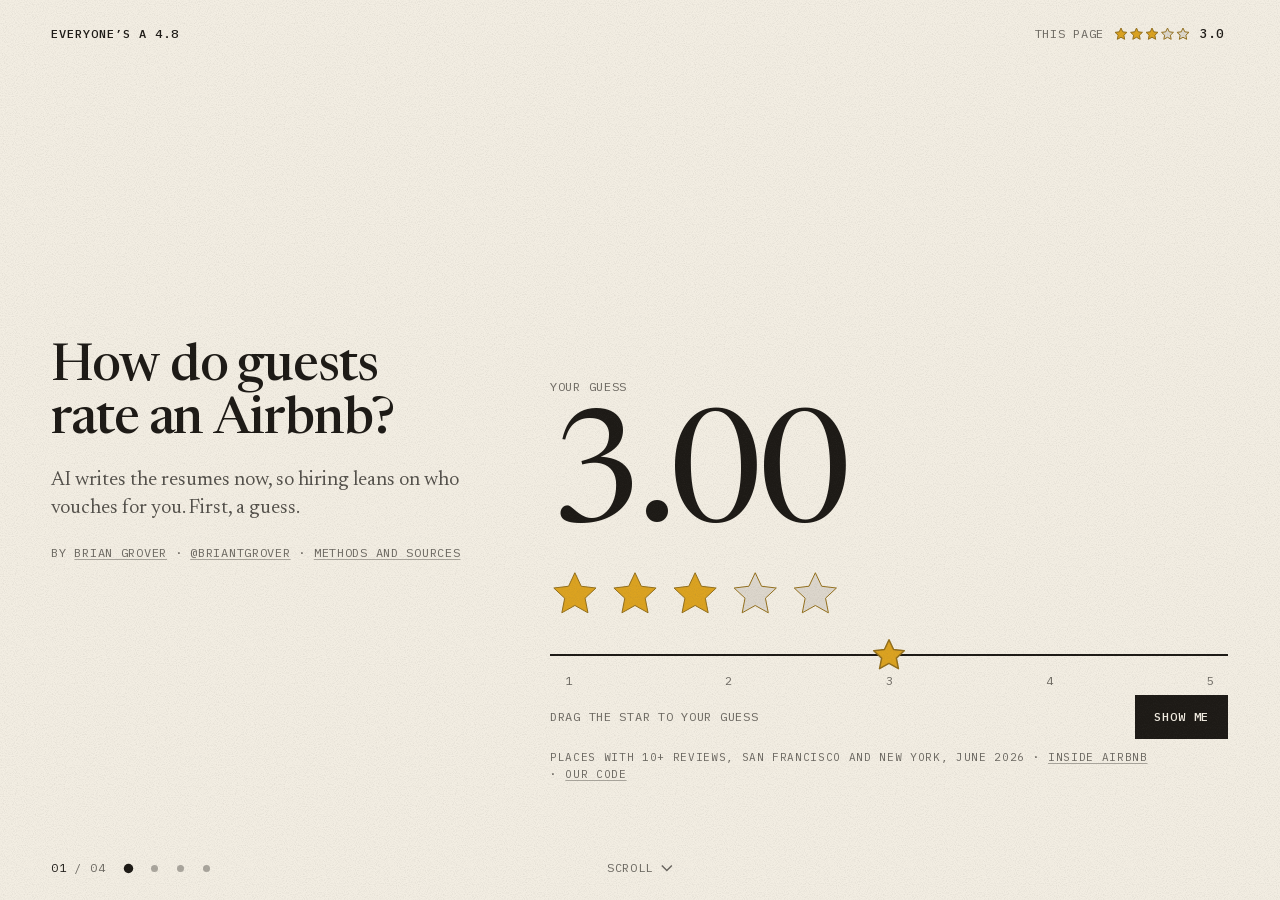
==== commit 1ba3d846: "Stage the drop as four full-screen scenes under a fixed frame Co-Authored-By: Claude Opus 5.5 <norep" ====
--- a/index.html
+++ b/index.html
@@ -24,380 +24,128 @@
   <meta name="theme-color" content="#f3eee3">
   <link rel="icon" href="assets/star.svg" type="image/svg+xml">
   <link rel="apple-touch-icon" href="assets/apple-touch-icon.png">
+  <script>
+    // Full-screen scenes need a screen at least 500px tall. The class goes on before the first
+    // paint, so the stage never flashes as a long page; js/stage.js keeps it in step after that.
+    document.documentElement.classList.add('js');
+    if (window.matchMedia('(min-height: 500px)').matches) document.documentElement.classList.add('stage-on');
+  </script>
+  <script nomodule>document.documentElement.classList.remove('js', 'stage-on');</script>
   <link rel="preload" href="fonts/Newsreader-normal-300-700.woff2" as="font" type="font/woff2" crossorigin>
+  <link rel="preload" href="fonts/IBMPlexMono-normal-500.woff2" as="font" type="font/woff2" crossorigin>
   <link rel="stylesheet" href="css/style.css">
+  <link rel="stylesheet" href="css/stage.css">
   <link rel="stylesheet" href="css/charts.css">
   <link rel="stylesheet" href="css/lab.css">
-  <script type="module" src="js/main.js"></script>
+  <script type="module" src="js/stage.js"></script>
   <script type="module" src="js/charts.js"></script>
   <script type="module" src="js/lab.js"></script>
+  <link rel="modulepreload" href="js/motion.js">
   <link rel="modulepreload" href="js/stars.js">
   <link rel="modulepreload" href="js/lab-model.js">
-  <link rel="preload" href="data/figures.json" as="fetch" crossorigin>
-  <link rel="preload" href="data/airbnb.json" as="fetch" crossorigin>
+  <script>
+    // Start the chart data while the page parses; js/charts.js picks these up. A preload
+    // would do the same in Chromium and Firefox, but WebKit never matches a fetch preload
+    // and downloads the file twice.
+    window.chartData = { figures: fetch('data/figures.json'), airbnb: fetch('data/airbnb.json') };
+    Object.values(window.chartData).forEach((request) => request.catch(() => {})); // charts.js reports failures
+  </script>
 </head>
-<body>
-  <a class="skip-link" href="#main">Skip to the article</a>
+<body class="page-stage">
+  <div class="grain" aria-hidden="true"></div>
 
-  <header class="site-header">
-    <div class="bar">
-      <a class="site-title" href="#top">Everyone’s a 4.8</a>
-      <p class="page-rating" id="page-rating">
-        <span class="visually-hidden">This page’s own rating climbs from 3.0 to 5.0 as you read.</span>
-        <span class="label" aria-hidden="true">This page, rated</span>
-        <svg class="stars" viewBox="0 0 76 14" aria-hidden="true" focusable="false"><g transform="translate(0 0) scale(0.5833333333333334)"><path class="star-empty" d="M12 1.8l3.05 6.52 7.13.86-5.26 4.9 1.38 7.05L12 17.6l-6.3 3.53 1.38-7.05L1.82 9.18l7.13-.86z"/><clipPath id="hdr-clip-1"><rect data-star="0" width="24.00" height="24"/></clipPath><path class="star-fill" d="M12 1.8l3.05 6.52 7.13.86-5.26 4.9 1.38 7.05L12 17.6l-6.3 3.53 1.38-7.05L1.82 9.18l7.13-.86z" clip-path="url(#hdr-clip-1)"/><path class="star-edge" d="M12 1.8l3.05 6.52 7.13.86-5.26 4.9 1.38 7.05L12 17.6l-6.3 3.53 1.38-7.05L1.82 9.18l7.13-.86z" vector-effect="non-scaling-stroke"/></g><g transform="translate(15.5 0) scale(0.5833333333333334)"><path class="star-empty" d="M12 1.8l3.05 6.52 7.13.86-5.26 4.9 1.38 7.05L12 17.6l-6.3 3.53 1.38-7.05L1.82 9.18l7.13-.86z"/><clipPath id="hdr-clip-2"><rect data-star="1" width="24.00" height="24"/></clipPath><path class="star-fill" d="M12 1.8l3.05 6.52 7.13.86-5.26 4.9 1.38 7.05L12 17.6l-6.3 3.53 1.38-7.05L1.82 9.18l7.13-.86z" clip-path="url(#hdr-clip-2)"/><path class="star-edge" d="M12 1.8l3.05 6.52 7.13.86-5.26 4.9 1.38 7.05L12 17.6l-6.3 3.53 1.38-7.05L1.82 9.18l7.13-.86z" vector-effect="non-scaling-stroke"/></g><g transform="translate(31 0) scale(0.5833333333333334)"><path class="star-empty" d="M12 1.8l3.05 6.52 7.13.86-5.26 4.9 1.38 7.05L12 17.6l-6.3 3.53 1.38-7.05L1.82 9.18l7.13-.86z"/><clipPath id="hdr-clip-3"><rect data-star="2" width="24.00" height="24"/></clipPath><path class="star-fill" d="M12 1.8l3.05 6.52 7.13.86-5.26 4.9 1.38 7.05L12 17.6l-6.3 3.53 1.38-7.05L1.82 9.18l7.13-.86z" clip-path="url(#hdr-clip-3)"/><path class="star-edge" d="M12 1.8l3.05 6.52 7.13.86-5.26 4.9 1.38 7.05L12 17.6l-6.3 3.53 1.38-7.05L1.82 9.18l7.13-.86z" vector-effect="non-scaling-stroke"/></g><g transform="translate(46.5 0) scale(0.5833333333333334)"><path class="star-empty" d="M12 1.8l3.05 6.52 7.13.86-5.26 4.9 1.38 7.05L12 17.6l-6.3 3.53 1.38-7.05L1.82 9.18l7.13-.86z"/><clipPath id="hdr-clip-4"><rect data-star="3" width="0.00" height="24"/></clipPath><path class="star-fill" d="M12 1.8l3.05 6.52 7.13.86-5.26 4.9 1.38 7.05L12 17.6l-6.3 3.53 1.38-7.05L1.82 9.18l7.13-.86z" clip-path="url(#hdr-clip-4)"/><path class="star-edge" d="M12 1.8l3.05 6.52 7.13.86-5.26 4.9 1.38 7.05L12 17.6l-6.3 3.53 1.38-7.05L1.82 9.18l7.13-.86z" vector-effect="non-scaling-stroke"/></g><g transform="translate(62 0) scale(0.5833333333333334)"><path class="star-empty" d="M12 1.8l3.05 6.52 7.13.86-5.26 4.9 1.38 7.05L12 17.6l-6.3 3.53 1.38-7.05L1.82 9.18l7.13-.86z"/><clipPath id="hdr-clip-5"><rect data-star="4" width="0.00" height="24"/></clipPath><path class="star-fill" d="M12 1.8l3.05 6.52 7.13.86-5.26 4.9 1.38 7.05L12 17.6l-6.3 3.53 1.38-7.05L1.82 9.18l7.13-.86z" clip-path="url(#hdr-clip-5)"/><path class="star-edge" d="M12 1.8l3.05 6.52 7.13.86-5.26 4.9 1.38 7.05L12 17.6l-6.3 3.53 1.38-7.05L1.82 9.18l7.13-.86z" vector-effect="non-scaling-stroke"/></g></svg>
-        <span class="num" aria-hidden="true">3.0</span>
-      </p>
-    </div>
+  <header class="frame-top">
+    <h1 class="frame-title">
+      <a href="#guess" data-go="0" aria-label="Everyone’s a 4.8, back to the start">
+        <span class="frame-title-name">Everyone’s a&nbsp;4.8</span>
+        <span class="frame-title-payoff" aria-hidden="true">Now a 5.0, like everything else</span>
+      </a>
+    </h1>
+    <p class="page-rating" id="page-rating">
+      <span class="visually-hidden" id="rating-said">This page’s own rating starts at 3.0 and climbs with each scene.</span>
+      <span class="page-rating-label label" aria-hidden="true">This page</span>
+      <svg class="stars" viewBox="0 0 76 14" aria-hidden="true" focusable="false"><g transform="translate(0 0) scale(0.5833333333333334)"><path class="star-empty" d="M12 1.8l3.05 6.52 7.13.86-5.26 4.9 1.38 7.05L12 17.6l-6.3 3.53 1.38-7.05L1.82 9.18l7.13-.86z"/><clipPath id="hdr-clip-1"><rect data-star="0" width="24.00" height="24"/></clipPath><path class="star-fill" d="M12 1.8l3.05 6.52 7.13.86-5.26 4.9 1.38 7.05L12 17.6l-6.3 3.53 1.38-7.05L1.82 9.18l7.13-.86z" clip-path="url(#hdr-clip-1)"/><path class="star-edge" d="M12 1.8l3.05 6.52 7.13.86-5.26 4.9 1.38 7.05L12 17.6l-6.3 3.53 1.38-7.05L1.82 9.18l7.13-.86z" vector-effect="non-scaling-stroke"/></g><g transform="translate(15.5 0) scale(0.5833333333333334)"><path class="star-empty" d="M12 1.8l3.05 6.52 7.13.86-5.26 4.9 1.38 7.05L12 17.6l-6.3 3.53 1.38-7.05L1.82 9.18l7.13-.86z"/><clipPath id="hdr-clip-2"><rect data-star="1" width="24.00" height="24"/></clipPath><path class="star-fill" d="M12 1.8l3.05 6.52 7.13.86-5.26 4.9 1.38 7.05L12 17.6l-6.3 3.53 1.38-7.05L1.82 9.18l7.13-.86z" clip-path="url(#hdr-clip-2)"/><path class="star-edge" d="M12 1.8l3.05 6.52 7.13.86-5.26 4.9 1.38 7.05L12 17.6l-6.3 3.53 1.38-7.05L1.82 9.18l7.13-.86z" vector-effect="non-scaling-stroke"/></g><g transform="translate(31 0) scale(0.5833333333333334)"><path class="star-empty" d="M12 1.8l3.05 6.52 7.13.86-5.26 4.9 1.38 7.05L12 17.6l-6.3 3.53 1.38-7.05L1.82 9.18l7.13-.86z"/><clipPath id="hdr-clip-3"><rect data-star="2" width="24.00" height="24"/></clipPath><path class="star-fill" d="M12 1.8l3.05 6.52 7.13.86-5.26 4.9 1.38 7.05L12 17.6l-6.3 3.53 1.38-7.05L1.82 9.18l7.13-.86z" clip-path="url(#hdr-clip-3)"/><path class="star-edge" d="M12 1.8l3.05 6.52 7.13.86-5.26 4.9 1.38 7.05L12 17.6l-6.3 3.53 1.38-7.05L1.82 9.18l7.13-.86z" vector-effect="non-scaling-stroke"/></g><g transform="translate(46.5 0) scale(0.5833333333333334)"><path class="star-empty" d="M12 1.8l3.05 6.52 7.13.86-5.26 4.9 1.38 7.05L12 17.6l-6.3 3.53 1.38-7.05L1.82 9.18l7.13-.86z"/><clipPath id="hdr-clip-4"><rect data-star="3" width="0.00" height="24"/></clipPath><path class="star-fill" d="M12 1.8l3.05 6.52 7.13.86-5.26 4.9 1.38 7.05L12 17.6l-6.3 3.53 1.38-7.05L1.82 9.18l7.13-.86z" clip-path="url(#hdr-clip-4)"/><path class="star-edge" d="M12 1.8l3.05 6.52 7.13.86-5.26 4.9 1.38 7.05L12 17.6l-6.3 3.53 1.38-7.05L1.82 9.18l7.13-.86z" vector-effect="non-scaling-stroke"/></g><g transform="translate(62 0) scale(0.5833333333333334)"><path class="star-empty" d="M12 1.8l3.05 6.52 7.13.86-5.26 4.9 1.38 7.05L12 17.6l-6.3 3.53 1.38-7.05L1.82 9.18l7.13-.86z"/><clipPath id="hdr-clip-5"><rect data-star="4" width="0.00" height="24"/></clipPath><path class="star-fill" d="M12 1.8l3.05 6.52 7.13.86-5.26 4.9 1.38 7.05L12 17.6l-6.3 3.53 1.38-7.05L1.82 9.18l7.13-.86z" clip-path="url(#hdr-clip-5)"/><path class="star-edge" d="M12 1.8l3.05 6.52 7.13.86-5.26 4.9 1.38 7.05L12 17.6l-6.3 3.53 1.38-7.05L1.82 9.18l7.13-.86z" vector-effect="non-scaling-stroke"/></g></svg>
+      <span class="page-rating-num" aria-hidden="true">3.0</span>
+    </p>
   </header>
 
-  <main id="main">
-    <section class="hero wrap" aria-labelledby="title">
-      <p class="kicker">An interactive drop · September 2026</p>
-      <div class="hero-score">
-        <p class="hero-number" aria-hidden="true">4.8</p>
-        <svg class="hero-stars" viewBox="0 0 264 48" role="img" aria-label="4.8 out of 5 stars"><g transform="translate(0 0) scale(2)"><path class="star-empty" d="M12 1.8l3.05 6.52 7.13.86-5.26 4.9 1.38 7.05L12 17.6l-6.3 3.53 1.38-7.05L1.82 9.18l7.13-.86z"/><clipPath id="hero-clip-1"><rect data-star="0" width="24.00" height="24"/></clipPath><path class="star-fill" d="M12 1.8l3.05 6.52 7.13.86-5.26 4.9 1.38 7.05L12 17.6l-6.3 3.53 1.38-7.05L1.82 9.18l7.13-.86z" clip-path="url(#hero-clip-1)"/><path class="star-edge" d="M12 1.8l3.05 6.52 7.13.86-5.26 4.9 1.38 7.05L12 17.6l-6.3 3.53 1.38-7.05L1.82 9.18l7.13-.86z" vector-effect="non-scaling-stroke"/></g><g transform="translate(54 0) scale(2)"><path class="star-empty" d="M12 1.8l3.05 6.52 7.13.86-5.26 4.9 1.38 7.05L12 17.6l-6.3 3.53 1.38-7.05L1.82 9.18l7.13-.86z"/><clipPath id="hero-clip-2"><rect data-star="1" width="24.00" height="24"/></clipPath><path class="star-fill" d="M12 1.8l3.05 6.52 7.13.86-5.26 4.9 1.38 7.05L12 17.6l-6.3 3.53 1.38-7.05L1.82 9.18l7.13-.86z" clip-path="url(#hero-clip-2)"/><path class="star-edge" d="M12 1.8l3.05 6.52 7.13.86-5.26 4.9 1.38 7.05L12 17.6l-6.3 3.53 1.38-7.05L1.82 9.18l7.13-.86z" vector-effect="non-scaling-stroke"/></g><g transform="translate(108 0) scale(2)"><path class="star-empty" d="M12 1.8l3.05 6.52 7.13.86-5.26 4.9 1.38 7.05L12 17.6l-6.3 3.53 1.38-7.05L1.82 9.18l7.13-.86z"/><clipPath id="hero-clip-3"><rect data-star="2" width="24.00" height="24"/></clipPath><path class="star-fill" d="M12 1.8l3.05 6.52 7.13.86-5.26 4.9 1.38 7.05L12 17.6l-6.3 3.53 1.38-7.05L1.82 9.18l7.13-.86z" clip-path="url(#hero-clip-3)"/><path class="star-edge" d="M12 1.8l3.05 6.52 7.13.86-5.26 4.9 1.38 7.05L12 17.6l-6.3 3.53 1.38-7.05L1.82 9.18l7.13-.86z" vector-effect="non-scaling-stroke"/></g><g transform="translate(162 0) scale(2)"><path class="star-empty" d="M12 1.8l3.05 6.52 7.13.86-5.26 4.9 1.38 7.05L12 17.6l-6.3 3.53 1.38-7.05L1.82 9.18l7.13-.86z"/><clipPath id="hero-clip-4"><rect data-star="3" width="24.00" height="24"/></clipPath><path class="star-fill" d="M12 1.8l3.05 6.52 7.13.86-5.26 4.9 1.38 7.05L12 17.6l-6.3 3.53 1.38-7.05L1.82 9.18l7.13-.86z" clip-path="url(#hero-clip-4)"/><path class="star-edge" d="M12 1.8l3.05 6.52 7.13.86-5.26 4.9 1.38 7.05L12 17.6l-6.3 3.53 1.38-7.05L1.82 9.18l7.13-.86z" vector-effect="non-scaling-stroke"/></g><g transform="translate(216 0) scale(2)"><path class="star-empty" d="M12 1.8l3.05 6.52 7.13.86-5.26 4.9 1.38 7.05L12 17.6l-6.3 3.53 1.38-7.05L1.82 9.18l7.13-.86z"/><clipPath id="hero-clip-5"><rect data-star="4" width="19.20" height="24"/></clipPath><path class="star-fill" d="M12 1.8l3.05 6.52 7.13.86-5.26 4.9 1.38 7.05L12 17.6l-6.3 3.53 1.38-7.05L1.82 9.18l7.13-.86z" clip-path="url(#hero-clip-5)"/><path class="star-edge" d="M12 1.8l3.05 6.52 7.13.86-5.26 4.9 1.38 7.05L12 17.6l-6.3 3.53 1.38-7.05L1.82 9.18l7.13-.86z" vector-effect="non-scaling-stroke"/></g></svg>
+  <main id="main" class="stage">
+    <!-- Scene 1: the guess -->
+    <section class="scene is-current" id="guess" data-section="0" aria-labelledby="h-guess">
+      <div class="scene-text">
+        <h2 class="scene-title" id="h-guess" tabindex="-1" data-words>How do guests rate an Airbnb?</h2>
+        <p class="scene-body line" id="guess-body" data-rise>AI writes the resumes now, so hiring leans on who vouches for you. First, a&nbsp;guess.</p>
+        <p class="byline label" data-rise>By <a href="https://www.linkedin.com/in/briantgrover">Brian Grover</a> <span aria-hidden="true">·</span> <a href="https://x.com/briantgrover">@briantgrover</a> <span aria-hidden="true">·</span> <a href="methods.html#methods">Methods and sources</a></p>
       </div>
-      <h1 id="title">Everyone’s a&nbsp;4.8</h1>
-      <p class="dek">AI now writes the resumes and AI reads them, so hiring leans on who will vouch for you. That’s what professional networks run on, from LinkedIn endorsements to Cosign’s cosigns. But praise that costs nothing tends to drift to the top, where it can’t tell people apart.</p>
-      <p class="byline meta">
-        <span>By <a href="https://www.linkedin.com/in/briantgrover">Brian Grover</a></span>
-        <a href="https://x.com/briantgrover">@briantgrover</a>
-        <a href="#methods">Sources and method</a>
-      </p>
-      <p class="caption hero-note">Watch this page’s own rating in the top corner. It starts at 3.0 and drifts up as you read.</p>
-    </section>
-
-    <!-- 1 -->
-    <section class="section beat" id="guess" aria-labelledby="h-guess">
-      <div class="wrap">
-        <div class="section-head">
-          <span class="label">1 · The guess</span>
-          <h2 id="h-guess">How do guests rate an Airbnb?</h2>
-        </div>
-        <p>Think of a typical place with at least 10 reviews, rated out of 5.</p>
-        <figure class="figure" id="fig-guess" aria-labelledby="guess-title" aria-describedby="guess-cap">
-          <p class="fig-title" id="guess-title">Airbnb ratings in San Francisco and New York</p>
-          <div id="guess-root" class="chart guess" data-chart="guess">
-            <p class="fallback">The typical Airbnb listing in San Francisco and New York with at least 10 reviews is rated 4.84 out of 5.</p>
+      <div class="scene-visual" data-rise>
+        <figure class="guess" id="fig-guess" aria-labelledby="h-guess" aria-describedby="guess-cap">
+          <div id="guess-root" class="guess-root">
+            <p class="fallback">The typical Airbnb listing in San Francisco and New York with at least 10 reviews is rated 4.84 out of 5. Half of these places are rated 4.84 or higher, and fewer than 1 in 100 falls below 4.</p>
           </div>
-          <div class="guess-answer" id="guess-answer">
-            <p>Half of these places are rated 4.84 or higher. Fewer than 1 in 100 falls below 4.</p>
-          </div>
-          <figcaption id="guess-cap">Every listing with at least 10 reviews, 14 June 2026.<span class="src">Data: <a href="https://insideairbnb.com/get-the-data/">Inside Airbnb</a>, CC BY 4.0. Our measurement, <a href="https://github.com/briangrover9-hue/cosign-drop/blob/main/research/airbnb_measure.py">code here</a>.</span></figcaption>
+          <figcaption class="label guess-cap" id="guess-cap">Places with 10+ reviews, San Francisco and New York, June&nbsp;2026 <span aria-hidden="true">·</span> <a href="https://insideairbnb.com/get-the-data/">Inside&nbsp;Airbnb</a> <span aria-hidden="true">·</span> <a href="https://github.com/briangrover9-hue/cosign-drop/blob/main/research/airbnb_measure.py">Our&nbsp;code</a></figcaption>
         </figure>
       </div>
     </section>
 
-    <!-- 2 -->
-    <section class="section beat" id="drift" aria-labelledby="h-drift">
-      <div class="wrap">
-        <div class="section-head">
-          <span class="label">2 · Everywhere</span>
-          <h2 id="h-drift">It happens wherever people rate each other</h2>
+    <!-- Scene 2: everywhere -->
+    <section class="scene" id="everywhere" data-section="1" aria-labelledby="h-drift">
+      <div class="scene-text">
+        <h2 class="scene-title" id="h-drift" tabindex="-1" data-words>It happens wherever people rate each other</h2>
+        <p class="scene-body" data-rise>When all anyone can say is yes, a count means little. What matters is who said&nbsp;it.</p>
+        <p class="label drift-key" data-rise>Each grid is 100 stars. Gold is the share at the top of each scale. <a href="methods.html#m-drift">All sources</a></p>
+      </div>
+      <div class="scene-visual" data-rise>
+        <div id="drift-root" class="drift" aria-label="How much of each scale sits at the top">
+          <ul class="fallback">
+            <li>Harvard grades that are A’s: 24 percent in 2005, 60.2 percent in 2025.</li>
+            <li>eBay feedback that is positive, for the average seller: 99.3 percent.</li>
+            <li>LinkedIn endorsements and GitHub stars can only say yes: 100 percent.</li>
+          </ul>
         </div>
-        <p>Grades, eBay sellers, LinkedIn skills and GitHub projects all crowd at the top.</p>
-      </div>
-      <div class="wrap-wide">
-        <figure class="figure" id="fig-drift" aria-labelledby="drift-title" aria-describedby="drift-cap">
-          <p class="fig-title" id="drift-title">How much of each scale sits at the top</p>
-          <div id="drift-root" class="chart drift" data-chart="drift">
-            <ul class="fallback">
-              <li>Harvard grades that are A’s: 24 percent in 2005, 60.2 percent in 2025.</li>
-              <li>eBay feedback that is positive, for the average seller: 99.3 percent.</li>
-              <li>LinkedIn endorsements and GitHub stars can only say yes: 100 percent.</li>
-            </ul>
-          </div>
-          <figcaption id="drift-cap">Each grid is 100 stars. Gold is the share at the top of that scale. At Harvard, the lighter gold is what was added between 2005 and 2025.<span class="src">Sources for every grid are listed in <a href="#m-drift">the methods</a>.</span></figcaption>
-        </figure>
-      </div>
-      <div class="wrap">
-        <p>When all anyone can say is yes, the count stops meaning much. What matters is who said it, and why.</p>
       </div>
     </section>
 
-    <!-- 3 -->
-    <section class="section beat" id="lab-drift" aria-labelledby="h-lab-drift">
-      <div class="wrap">
-        <div class="section-head">
-          <span class="label">3 · The lab</span>
-          <h2 id="h-lab-drift">So the stars stop telling you who’s good</h2>
+    <!-- Scenes 3 and 4 share the lab: 3 plays the worst rules, 4 flips one switch. -->
+    <section class="scene scene-lab" id="lab" data-section="2" data-beat="3" aria-label="The lab">
+      <div class="scene-text">
+        <div class="beat" data-beat="3">
+          <h2 class="scene-title" id="h-lab" tabindex="-1" data-words>So the stars stop telling you who’s good</h2>
+          <p class="scene-body line" id="lab-body" data-rise>Here, 80 coworkers rate each other with one tap. You want the stars on the black&nbsp;dots.</p>
         </div>
-        <p>It’s the same problem any network of endorsements has to solve. Here are 80 coworkers. Each has a real skill level you can’t see. Every round, they rate each other, and a feed shows off whoever has the most ratings.</p>
-      </div>
-      <div class="wrap-wide">
-        <div id="lab-worst" class="lab" data-seed="256" data-start="worst" data-controls="none">
-          <p class="fallback">This lab needs JavaScript. With one-click ratings that everyone can see, the scores drift up toward 5, and the top 10 by score holds only about half of the 10 most skilled people.</p>
+        <div class="beat" data-beat="4" id="fix">
+          <h2 class="scene-title scene-switch" id="h-fix" tabindex="-1">
+            <button type="button" class="big-switch" id="work-switch" role="switch" aria-checked="false" aria-describedby="fix-note">
+              <span class="big-switch-track" aria-hidden="true"><span class="big-switch-thumb"><svg viewBox="0 0 24 24" focusable="false"><path d="M12 1.8l3.05 6.52 7.13.86-5.26 4.9 1.38 7.05L12 17.6l-6.3 3.53 1.38-7.05L1.82 9.18l7.13-.86z"/></svg></span></span>
+              <span class="big-switch-label" data-words>Praise has to point at real work</span>
+            </button>
+          </h2>
+          <p class="scene-body line" id="fix-note" data-rise>Same 80 people. Flip it, and every rating has to name something real they&nbsp;made.</p>
+          <p class="beat-links label" data-rise>
+            <button type="button" class="text-button" id="rules-open" aria-controls="lab-panel" aria-expanded="false">Try other rules</button>
+            <span aria-hidden="true">·</span>
+            <a href="methods.html#cosign">What this means for a cosign</a>
+          </p>
         </div>
       </div>
-      <div class="wrap">
-        <p>The scores drifted up toward 5, so the gold stars landed on only half of the best people.</p>
-      </div>
-    </section>
-
-    <!-- 4 -->
-    <section class="section beat" id="lab" aria-labelledby="h-lab">
-      <div class="wrap">
-        <div class="section-head">
-          <span class="label">4 · The fix</span>
-          <h2 id="h-lab">Praise tied to real work fixes it</h2>
+      <div class="scene-visual" data-rise>
+        <div id="lab-root" class="lab" data-seed="256">
+          <p class="fallback">This lab needs JavaScript. With one-click ratings that everyone can see, the scores drift up toward 5, and the top 10 by score holds only about half of the 10 most skilled people. When every rating points at real work, the scores stay spread out, and the top 10 holds most of them.</p>
         </div>
-        <p>Same 80 people, one change. Every rating now has to point at something real the person made.</p>
-      </div>
-      <div class="wrap-wide">
-        <div id="lab-root" class="lab" data-seed="256" data-start="work" data-controls="full">
-          <p class="fallback">This lab needs JavaScript. When every rating points at real work, the scores stay spread out, and the top 10 by score holds most of the 10 most skilled people.</p>
-        </div>
-      </div>
-      <div class="wrap">
-        <p>The scores stayed spread out, so the gold stars found most of the best people.</p>
-        <p>That result rests on our guesses about how people judge real work. Open “Try other rules” to change them, or to try a Cosign-style setup.</p>
-        <h3 id="h-cosign">What this means for a cosign</h3>
-        <p>Say what the person did, and how you know them.</p>
-        <p><a href="https://cosign.co/faq">Cosign</a> already gets much of this right. Cosigning puts your name behind your praise. Its guide asks for “a specific contribution” over “a generic compliment,” and a private “Work/Worked Together” signal lets you say you work or worked with someone. Its advice to readers fits this whole page: “Read who is saying what, and why.”</p>
-        <p>One question stays open: how much does pointing at real work help real vouches? Our lab says a lot, but only because of rules we chose. Real vouches and real outcomes would settle it.</p>
-      </div>
-    </section>
-
-    <!-- More, for the curious -->
-    <section class="section support" aria-label="More, for the curious">
-      <div class="wrap">
-        <details class="more" id="why">
-          <summary><h2 id="h-why">Why this happens</h2></summary>
-          <div class="more-body">
-            <p>No one has to lie. Four small, ordinary habits all push the same way.</p>
-            <ol class="forces" role="list">
-              <li>
-                <h3><span class="force-n">1.</span> Giving is free</h3>
-                <p>A one-click endorsement costs nothing, so little stops anyone from giving one. Scarce signals work better. At two dating events, people got a few free “roses” to attach to date requests. A request with a rose was accepted about a fifth more often.</p>
-              </li>
-              <li>
-                <h3><span class="force-n">2.</span> The other person sees what you said</h3>
-                <p>If they can rate you back, a low score invites a low score in return. When Airbnb hid each review until both sides had written one, the link between guest and host ratings fell by about half.</p>
-              </li>
-              <li>
-                <h3><span class="force-n">3.</span> Honesty costs you</h3>
-                <p>A bad rating can cost someone income, so people hold back. On one big freelance site, 28.4 percent of employers who privately said they would never rehire a worker still gave that worker four stars or more in public.</p>
-              </li>
-              <li>
-                <h3><span class="force-n">4.</span> Unhappy people go quiet</h3>
-                <p>Happy customers leave feedback. Mildly unhappy ones mostly say nothing. On eBay, fewer than 1 in 100 comments was negative. One estimate says about 1 in 5 buyers was unhappy.</p>
-              </li>
-            </ol>
-            <p>Then the feed makes it worse. On one news site, a single random up-vote made the next reader 32 percent more likely to up-vote too. Praise keeps flowing to whoever already has it.</p>
-            <p>Hotels are the exception. On TripAdvisor, only about 1 in 4 hotels is rated 4.5 or higher. The researchers suggest people rate a business more harshly than a person.</p>
-          </div>
-        </details>
-
-        <details class="more" id="research">
-          <summary><h2 id="h-research">The research</h2></summary>
-          <div class="more-body">
-            <h3 id="h-why-now">When writing got cheap, reputation got expensive</h3>
-            <p>ChatGPT arrived in November 2022, and soon anyone could write a polished job proposal. Economists compared job posts on Freelancer.com from before ChatGPT with posts from 2024.</p>
-            <figure class="figure" id="fig-why-now" aria-labelledby="why-now-title" aria-describedby="why-now-cap">
-              <p class="fig-title" id="why-now-title">What an employer would pay for one step more of each</p>
-              <div id="why-now-root" class="chart" data-chart="why-now">
-                <table class="fallback">
-                  <caption class="visually-hidden">What an employer would pay, before ChatGPT and in 2024</caption>
-                  <thead><tr><th scope="col">For one standard deviation more of</th><th scope="col">Before ChatGPT</th><th scope="col">2024</th></tr></thead>
-                  <tbody>
-                    <tr><th scope="row">A proposal tailored to the job</th><td>$25.67</td><td>$14.85</td></tr>
-                    <tr><th scope="row">A higher reputation score on the site</th><td>$27.96</td><td>$46.24</td></tr>
-                  </tbody>
-                </table>
-              </div>
-              <figcaption id="why-now-cap">How many more dollars an employer would pay for one step up in each, one standard deviation, on job posts from before ChatGPT and from 2024.<span class="src">Galdin and Silbert (2025), <a href="https://arxiv.org/abs/2511.08785">Making Talk Cheap</a>, Table 2, applications the employer looked at. The authors stress the fall in the first row; the rise in the second is our reading of their table.</span></figcaption>
-            </figure>
-            <p>Employers would pay 42 percent less for a well-tailored proposal. What they would pay for a higher reputation score rose by about two thirds. We read that as employers leaning on a worker’s record once the writing tells them less.</p>
-            <p>Both sides use AI more each year. In a 2025 survey, 29.3 percent of job seekers had used it on a resume or cover letter. In <a href="https://www.shrm.org/topics-tools/research/2025-talent-trends/ai-in-hr">SHRM’s 2025 survey</a>, 43 percent of organizations used AI for HR tasks.</p>
-
-            <h3 id="h-predicts">Watching someone work beats counting their years</h3>
-            <p>Work samples, where a candidate does a piece of the real job, predict performance better than years of experience. A 2022 re-analysis lowered their score, but years of experience ended lower still.</p>
-            <figure class="figure" id="fig-validity" aria-labelledby="validity-title" aria-describedby="validity-cap">
-              <p class="fig-title" id="validity-title">How well each method predicts job performance</p>
-              <div id="validity-root" class="chart" data-chart="validity">
-                <table class="fallback">
-                  <caption class="visually-hidden">Validity of hiring methods, 1998 and 2022 estimates</caption>
-                  <thead><tr><th scope="col">Method</th><th scope="col">1998</th><th scope="col">2022</th></tr></thead>
-                  <tbody>
-                    <tr><th scope="row">Structured interviews</th><td>.51</td><td>.42</td></tr>
-                    <tr><th scope="row">Job knowledge tests</th><td>.48</td><td>.40</td></tr>
-                    <tr><th scope="row">Biodata questionnaires</th><td>.35</td><td>.38</td></tr>
-                    <tr><th scope="row">Work samples</th><td>.54</td><td>.33</td></tr>
-                    <tr><th scope="row">Cognitive ability tests</th><td>.51</td><td>.31</td></tr>
-                    <tr><th scope="row">Integrity tests</th><td>.41</td><td>.31</td></tr>
-                    <tr><th scope="row">Unstructured interviews</th><td>.38</td><td>.19</td></tr>
-                    <tr><th scope="row">Conscientiousness</th><td>.31</td><td>.19</td></tr>
-                    <tr><th scope="row">Years of experience</th><td>.18</td><td>.07</td></tr>
-                    <tr><th scope="row">Peer ratings</th><td>.49</td><td>not re-estimated</td></tr>
-                    <tr><th scope="row">Reference checks</th><td>.26</td><td>not re-estimated</td></tr>
-                    <tr><th scope="row">Years of education</th><td>.10</td><td>not re-estimated</td></tr>
-                  </tbody>
-                </table>
-              </div>
-              <figcaption id="validity-cap">Each number is the correlation between a method’s score and later job performance, corrected for imperfect measures of performance and, where the authors judged it sound, for studying only people who were hired. Zero means the method ranks people no better than chance. The gold star marks work samples.<span class="src"><a href="https://doi.org/10.1037/0033-2909.124.2.262">Schmidt and Hunter (1998)</a>, Table 1; <a href="https://doi.org/10.1037/apl0000994">Sackett, Zhang, Berry and Lievens (2022)</a>, Table 3.</span></figcaption>
-            </figure>
-
-            <h3 id="h-holds">What keeps a vouch honest</h3>
-            <p>The research points to four rules. Cosign already ships a version of most of them.</p>
-            <ol class="rules" role="list">
-              <li>
-                <h4>A vouch stays hidden until both people have written theirs</h4>
-                <div class="reveal" id="reveal">
-                  <div class="cards">
-                    <div class="card">
-                      <div class="card-inner">
-                        <div class="card-face card-front">
-                          <span class="who">Dana, about Omar</span>
-                          <span class="sealed">Written. Hidden until Omar writes his.</span>
-                        </div>
-                        <div class="card-face card-back">
-                          <span class="who">Dana, about Omar</span>
-                          <blockquote>Omar rebuilt our billing retries in three weeks. Failed charges dropped, and I stopped getting paged on weekends.</blockquote>
-                        </div>
-                      </div>
-                    </div>
-                    <div class="card">
-                      <div class="card-inner">
-                        <div class="card-face card-front">
-                          <span class="who">Omar, about Dana</span>
-                          <span class="sealed">Written. Hidden until Dana writes hers.</span>
-                        </div>
-                        <div class="card-face card-back">
-                          <span class="who">Omar, about Dana</span>
-                          <blockquote>Dana ran the launch checklist and caught the tax bug two days before we shipped. I’d want her on the next launch.</blockquote>
-                        </div>
-                      </div>
-                    </div>
-                  </div>
-                  <div class="reveal-controls">
-                    <button class="btn" type="button" id="reveal-btn" aria-controls="reveal">Both are in. Reveal them.</button>
-                    <span class="meta" id="reveal-note">An example. Neither person could read the other’s before writing.</span>
-                  </div>
-                </div>
-                <p>Neither card can be written to match the other, so there’s nothing to trade. On Airbnb, blind reviews cut the link between the two sides’ ratings by about half. Cosign’s private signals work on a related idea. The person gets the signal, but nobody else sees it, and when the interest is mutual, Cosign can open a private conversation.</p>
-              </li>
-              <li>
-                <h4>It names something specific the person did</h4>
-                <p>A specific claim ties praise to the work itself. Cosign’s guide asks for “a specific contribution” over “a generic compliment.”</p>
-              </li>
-              <li>
-                <h4>It says how you know them</h4>
-                <p>Expedia only lets guests who booked a stay review a hotel. TripAdvisor lets anyone. Comparing the same hotels, economists found more signs of fake reviews on TripAdvisor, most of all where a hotel had a reason to fake them. LinkedIn began highlighting endorsements from colleagues in 2016. Cosign asks cosigners to be specific about what they know.</p>
-              </li>
-              <li>
-                <h4>It costs the giver something</h4>
-                <p>Scarce signals keep their meaning, as the roses suggest. The simplest cost is your name. Cosign describes a cosign as putting “your name and reputation behind that belief.”</p>
-              </li>
-            </ol>
-            <p>One more finding applies to networks that rank people. A feed that ranks by raw count hands the gains to whoever is already ahead. On Cosign’s ranked lists, ordering “can reflect the reputation behind contributions as well as how many people have contributed.” In the lab, ranking by the track record of who said yes finds more of the best people than ranking by count.</p>
-          </div>
-        </details>
-      </div>
-    </section>
-
-    <!-- 07 -->
-    <section class="section methods" id="methods" aria-labelledby="h-methods">
-      <div class="wrap">
-        <div class="section-head">
-          <span class="label">Methods and sources</span>
-          <h2 id="h-methods">How this was put together</h2>
-        </div>
-
-        <h3 id="m-airbnb">The Airbnb numbers</h3>
-        <p><a href="https://insideairbnb.com/">Inside Airbnb</a> publishes snapshots of public Airbnb listings under a <a href="https://creativecommons.org/licenses/by/4.0/">Creative Commons Attribution 4.0</a> license. We used the detailed listings files for <a href="https://data.insideairbnb.com/united-states/ca/san-francisco/2026-06-14/data/listings.csv.gz">San Francisco</a> and <a href="https://data.insideairbnb.com/united-states/ny/new-york-city/2026-06-14/data/listings.csv.gz">New York City</a>, both compiled on 14 June 2026, and kept listings with a guest rating and at least 10 reviews: 3,592 in San Francisco and 12,102 in New York. The rating is the overall score Airbnb shows on each listing. Their median is 4.84 and their mean 4.79, which gives the title its number. On the page, “typical” means that median: half of the listings are rated 4.84 or higher. Of these 15,694 listings, 92.3 percent sit at 4.5 or above, 60.6 percent at 4.8 or above, and 0.3 percent below 4.0, which the page rounds to fewer than 1 in 100. In San Francisco, anything under 4.7 lands in the bottom 15 percent.</p>
-        <p>Counting every rated listing (27,448), the median is 4.88 and 62.8 percent sit at 4.8 or above. We use the 10-review cut because a single five-star review can give a new listing a perfect score. Inside Airbnb no longer serves its older snapshots, so we make no claim about how these ratings changed over time. The script that computes every Airbnb number here is <a href="https://github.com/briangrover9-hue/cosign-drop/blob/main/research/airbnb_measure.py">research/airbnb_measure.py</a>.</p>
-
-        <h3 id="m-why-now">Why now</h3>
-        <p><a href="https://arxiv.org/abs/2511.08785">Galdin and Silbert (2025)</a> use Freelancer.com job posts from January 2021 to July 2024. Their Table 2 compares posts from before ChatGPT’s release on November 30, 2022 with posts from March 26, 2024 on, by which time the site had its own AI writing tool (from April 2023). It turns how much employers favor each part of an application into dollars: how much higher a bid an employer would accept for one step up, one standard deviation, in that part. We quote the columns limited to applications the employer looked at. The reputation score is the site’s own ranking of workers, built mostly from their record there; employers see the ranking and many of its inputs, but not the score itself. Employers would pay $14.85 more for a proposal one standard deviation better tailored after ChatGPT, against $25.67 before, which is 42 percent less, and $46.24 more for a higher reputation score, against $27.96, which is about two thirds more. The job seeker figures come from <a href="https://www.ihire.com/resourcecenter/employer/pages/the-state-of-online-recruiting-2025">iHire’s State of Online Recruiting 2025</a>, a survey by a job site of 1,421 job seekers, where 29.3 percent had used AI on a resume or cover letter, up from 17.3 percent a year earlier, and the HR figures from <a href="https://www.shrm.org/topics-tools/research/2025-talent-trends/ai-in-hr">SHRM’s 2025 Talent Trends</a>, a February 2025 survey of 2,040 HR professionals about their organizations: 43 percent of organizations used AI for HR tasks, up from 26 percent in 2024.</p>
-
-        <h3 id="m-drift">The drift grids</h3>
-        <div class="table-scroll">
-          <table>
-            <thead><tr><th scope="col">System</th><th scope="col">Top of the scale</th><th scope="col">Share</th><th scope="col">Source</th></tr></thead>
-            <tbody>
-              <tr><td>US college grades</td><td>Letter grades that are A’s</td><td>15% in 1960, 43% by the late 2000s</td><td><a href="https://www.gradeinflation.com/tcr2012grading.pdf">Rojstaczer and Healy (2012)</a></td></tr>
-              <tr><td>Harvard College</td><td>Grades that are A’s</td><td>24% in 2005, 60.2% in 2025</td><td><a href="https://oue.fas.harvard.edu/faculty-resources/report-on-grading/">Harvard Office of Undergraduate Education (2025)</a></td></tr>
-              <tr><td>An online labor market</td><td>Workers rated 5 stars</td><td>33%, then 85% six years later</td><td><a href="https://www.nber.org/system/files/working_papers/w25857/w25857.pdf">Filippas, Horton and Golden (2022)</a></td></tr>
-              <tr><td>eBay sellers, 2011 to 2014</td><td>Feedback that is positive</td><td>99.3% for the average seller; median 100%</td><td><a href="https://www.nber.org/system/files/working_papers/w20830/w20830.pdf">Nosko and Tadelis (2015)</a></td></tr>
-              <tr><td>Airbnb, 2015</td><td>Listings rated 4.5 or higher</td><td>94%</td><td><a href="https://internet.psych.wisc.edu/wp-content/uploads/532-Master/532-UnitPages/Unit-10/Zervas_2015.pdf">Zervas, Proserpio and Byers</a></td></tr>
-              <tr><td>TripAdvisor hotels, 2015</td><td>Hotels rated 4.5 or higher</td><td>26%</td><td>Same</td></tr>
-              <tr><td>LinkedIn endorsements</td><td>There is no negative endorsement</td><td>100%; <a href="https://web.archive.org/web/20130308140056/http://blog.linkedin.com:80/2013/03/06/1-billion-endorsements-given-on-linkedin-infographic/">a billion given by March 2013</a>, in under six months</td><td><a href="https://web.archive.org/web/20120926031752/http://blog.linkedin.com:80/2012/09/24/introducing-endorsements-give-kudos-with-just-one-click/">LinkedIn’s 2012 launch post</a></td></tr>
-              <tr><td>GitHub stars</td><td>There is no negative star</td><td>100%; 6.0 million suspected fakes, July 2019 to December 2024</td><td><a href="https://cmustrudel.github.io/papers/icse2026fakestars.pdf">He et al. (ICSE 2026)</a></td></tr>
-            </tbody>
-          </table>
-        </div>
-        <p>The page draws four of these, Harvard, eBay, LinkedIn and GitHub; the rest are here for the record. Grids round to the nearest whole star. The labor-market paper reports the rise in five-star ratings over six years without naming the years; its average rating runs from 3.74 in early 2007 to 4.85 in May 2016. On GitHub, researchers also found that 16.66 percent of repositories that gained at least 50 stars in July 2024 had run a fake-star campaign. TripAdvisor’s 26 percent is the “about 1 in 4” on the page; Zervas and colleagues note TripAdvisor does not let hotels rate guests back and suggest people rate “other individuals differently or more tactfully, than they rate firms.”</p>
-
-        <h3 id="m-why">Why this happens</h3>
-        <ul>
-          <li>Roses: <a href="https://web.stanford.edu/~niederle/Lee.Niederle.Rose.ExpEcon.2015.pdf">Lee and Niederle (2015)</a>, two dating events with 613 participants, each given two or eight roses that were free to send but limited in number. “About a fifth more often” is their estimate of 3.3 percentage points, a 20 percent increase, holding the sender’s and recipient’s desirability fixed. Job-market signals, which are scarce the same way: <a href="https://web.stanford.edu/~niederle/JobMarket.JEP2010..pdf">Coles et al. (2010)</a>, Table 3, where a candidate’s signal of interest came with a 6.8 point higher chance of an interview, an association in their data.</li>
-          <li>eBay retaliation: <a href="https://ben.orsee.org/papers/engineering_trust.pdf">Bolton, Greiner and Ockenfels (2013)</a>, on sellers answering negative feedback in kind, and a laboratory version of eBay’s system in which blind feedback cut the correlation between the two sides’ ratings from 0.68 to 0.41 (Table 4). Airbnb’s simultaneous reveal: <a href="https://andreyfradkin.com/assets/reviews_paper.pdf">Fradkin, Grewal and Holtz (2021)</a>, the introduction and Section 7: the correlation between guest and host ratings fell by 48 percent, the “about half” on the page, while the average guest rating moved only 0.25 percent.</li>
-          <li>Public and private feedback: Filippas, Horton and Golden (2022), read in the NBER working paper version; the platform is not named in the paper. In its surveys, “some employers report they fear retaliation, while others claim to not want to harm the rated individual.”</li>
-          <li>Silent buyers: <a href="https://www.cs.princeton.edu/courses/archive/spr08/cos444/papers/dellarocas_wood06.pdf">Dellarocas and Wood (2008)</a>, Tables 2, 5 and 6: 0.55 percent of comments were negative, the “fewer than 1 in 100” on the page, and two versions of their model put dissatisfied buyers at 18.5 and 21 percent, the “about 1 in 5.” Counting every sale, including the ones with no feedback, the average seller’s positive share falls from 99.3 percent to 64 percent: Nosko and Tadelis (2015).</li>
-          <li>Feeds: <a href="https://snap.stanford.edu/class/cs224w-readings/muchnik13bias.pdf">Muchnik, Aral and Taylor (2013)</a>, where one random up-vote made the next viewer 32 percent more likely to up-vote and those comments ended 25 percent higher; <a href="https://www.princeton.edu/~mjs3/salganik_dodds_watts06_full.pdf">Salganik, Dodds and Watts (2006)</a>, where showing download counts to 14,341 people made the hits bigger and harder to predict; and <a href="https://doi.org/10.1126/science.159.3810.56">Merton (1968)</a> on the Matthew effect.</li>
-          <li>Verified reviews: <a href="https://www.nber.org/system/files/working_papers/w18340/w18340.pdf">Mayzlin, Dover and Chevalier (2014)</a>. Colleague endorsements: LinkedIn’s <a href="https://www.linkedin.com/blog/member/product/rethinking-endorsements-linkedin-features">2016 update</a>.</li>
-        </ul>
-
-        <h3 id="m-predicts">Job performance</h3>
-        <p>The chart’s numbers are .54 to .33 for work samples and .18 to .07 for years of experience, among others. They are correlations between each method’s score and later job performance, after statistical corrections. <a href="https://doi.org/10.1037/0033-2909.124.2.262">Schmidt and Hunter (1998)</a> corrected for imperfect measures of performance and for the fact that studies only see people who were hired, a narrower group than everyone who applied. <a href="https://doi.org/10.1037/apl0000994">Sackett and colleagues (2022)</a> list the new values in their Table 3 and explain each larger change in their text. That second correction had often been made too large, which is the main reason cognitive ability tests, both kinds of interview and job knowledge tests fell. Work samples, integrity tests, conscientiousness and years of experience fell because newer meta-analyses, which pool the results of many earlier studies, found lower values. The 1998 work-sample figure came from a 1974 review written before such pooling was done, and the new experience figure looks at experience before hiring instead of time in the current job. Five of the 1998 values, including work samples, reference checks and peer ratings, never got that second correction, and eight could not be re-estimated in 2022, including reference checks, peer ratings (coworkers rating each other, at .49) and years of education. In a <a href="https://doi.org/10.1017/iop.2023.24">2023 follow-up</a> the same authors lowered cognitive ability again, to .23, using an unpublished analysis, and their method is disputed: see <a href="https://doi.org/10.1037/apl0001078">Oh, Le and Roth (2023)</a> and the reply that followed. One more caution: in the 2022 table, Black candidates’ average work-sample scores sit about two thirds of a standard deviation below white candidates’, one of the larger gaps among the methods listed, so how work samples are designed and scored matters.</p>
-
-        <h3 id="m-lab">The trust lab</h3>
-        <p>The lab is a simulation, written for this page, of how scores evolve under simple rules. It does not use real people or real data. Its code is in <a href="https://github.com/briangrover9-hue/cosign-drop/blob/main/js/lab-model.js">js/lab-model.js</a>.</p>
-        <div id="lab-rules">
-          <ul>
-            <li><strong>People.</strong> 80 coworkers in ten teams of eight. Each has a hidden skill drawn from a bell curve and a visibility (how much of a presence they have) that is only loosely related to skill, a correlation of 0.2. Each person also picks two people at random on other teams as people they have worked with, rarely the same one twice, and those links go both ways.</li>
-            <li><strong>Rounds.</strong> Each of 30 rounds, every person gives three one-tap vouches, or one written vouch, or one vouch tied to a piece of work. Each vouch is as likely to go to someone they worked with as to whoever the feed shows them. No one vouches for the same person twice in a round, and everyone gives a round’s vouches before anyone sees them.</li>
-            <li><strong>Judgment.</strong> Coworkers judge your skill with some noise. People who never worked with you judge you 35 percent on skill and 65 percent on visibility, with more noise. Writing a vouch cuts either kind of noise by a fifth. A vouch tied to work is judged from the work, which shows skill with less noise, even to strangers.</li>
-            <li><strong>Stars.</strong> Raters judge people partly against the current average rating and add a little on top, because a below-average rating feels like a penalty; with no fixed standard, that extra compounds every round. Against the fixed standard, an average person earns 3.2 stars, plus one star for each standard deviation of skill the rater sees. A one-tap rating is judged entirely against the average, a written vouch 30 percent against the fixed standard and a vouch tied to work 75 percent, the slider under “A vouch is.” Ratings round to whole stars from 1 to 5. Twelve percent of one-tap ratings and four percent of written ones are reflexive fives. A score is the average of the last 12 vouches a person received.</li>
-            <li><strong>A named yes.</strong> There is no way to say no, only silence. A giver says yes when someone seems at least average (one tap) or at least half a standard deviation above it (written or tied to work), and a quarter of one-tap judgments, and 3 percent of written ones, are a yes given without judging. A person’s standing is the number of yeses they have received, weighted as the rules on how they know you and on the feed describe.</li>
-            <li><strong>Visible or blind.</strong> A visible star rating is pulled 40 percent toward what the other person last gave the rater, and shades up more (0.12 stars) than a blind one (0.05). A visible yes makes a yes back easier: when the other person last said yes to the giver, the giver’s bar drops by half a standard deviation.</li>
-            <li><strong>How they know you.</strong> When a vouch says how the giver knows you, a vouch from someone who never worked with you counts a quarter as much.</li>
-            <li><strong>Feed.</strong> A feed ranked by count shows people more often the more vouches they have. A feed ranked by who vouched weights each vouch by the giver’s track record, meaning how the people they vouched for (with a yes, or four or five stars) have turned out, which the model reveals a little each round with noise; that weighting sets the scores too, and a record built on few vouches counts for less. Cosign’s pages don’t say how its reputation is measured, so the track record is our stand-in. In either ranked feed, a person’s place in it sways how others judge them, by the same amount for every kind of vouch. A plain feed ranks no one.</li>
-            <li><strong>Measures.</strong> “At 4.8 or above” counts people whose score is at least 4.8. “Top 10 by score” counts how many of the 10 highest scores or standings belong to the 10 most skilled people; chance alone gives about one. Ties are broken at random, once per run, and people with no vouches rank last. Both labs on the page show the same simulated company, world 256, picked from 600: among the worlds whose first run keeps every result the text describes (the worst setting finds about half, tying ratings to work finds the most of any single switch, and on the yes scale a track record beats a raw count), its results sit closest to the average of a dozen. On its first run the worst setting finds 5 of the 10 most skilled and tying ratings to work finds 8; the table below gives the averages.</li>
-          </ul>
-        </div>
-        <div class="table-scroll">
-        <table class="lab-results">
-          <caption>What each setting finds, averaged over a dozen simulated companies</caption>
-          <thead><tr><th scope="col">Setting</th><th scope="col">Of the 10 most skilled, how many the top 10 finds</th><th scope="col">Average score, round 1 to 30, or share of yeses</th><th scope="col">People with no vouch or no yes</th></tr></thead>
-          <tbody>
-            <tr><th scope="row">Worst: stars, one tap, seen right away, not said, feed by count</th><td>4.50</td><td>3.5 to 4.4</td><td>0</td></tr>
-            <tr><th scope="row">Tied to work, the rest as worst</th><td>6.08</td><td>3.2 to 3.3</td><td>0</td></tr>
-            <tr><th scope="row">Written, the rest as worst</th><td>4.75</td><td>3.3 to 3.7</td><td>0</td></tr>
-            <tr><th scope="row">After both write, the rest as worst</th><td>4.83</td><td>3.4 to 4.2</td><td>0</td></tr>
-            <tr><th scope="row">Says how they know you, the rest as worst</th><td>4.75</td><td>3.5 to 4.5</td><td>0</td></tr>
-            <tr><th scope="row">Feed ranks nothing, the rest as worst</th><td>5.25</td><td>3.5 to 4.4</td><td>0</td></tr>
-            <tr><th scope="row">Feed ranks by who vouched, the rest as worst</th><td>4.67</td><td>3.5 to 4.4</td><td>0</td></tr>
-            <tr><th scope="row">Tied to work, after both write, said, feed ranks nothing</th><td>8.42</td><td>3.2 to 3.2</td><td>0</td></tr>
-            <tr><th scope="row">Named yes, one tap, right away, not said, feed by count, roughly LinkedIn endorsements at launch</th><td>2.42</td><td>78% yes</td><td>0</td></tr>
-            <tr><th scope="row">Cosign-style: named yes, written, right away, said, feed by who vouched</th><td>5.92</td><td>64% yes</td><td>20.2</td></tr>
-            <tr><th scope="row">Cosign-style, feed by count</th><td>3.75</td><td>64% yes</td><td>21.4</td></tr>
-            <tr><th scope="row">Cosign-style, feed ranks nothing</th><td>6.17</td><td>37% yes</td><td>5.1</td></tr>
-            <tr><th scope="row">Cosign-style, tied to work</th><td>6.67</td><td>69% yes</td><td>32.4</td></tr>
-            <tr><th scope="row">Cosign-style, tied to work, feed ranks nothing</th><td>6.25</td><td>37% yes</td><td>13.8</td></tr>
-            <tr><th scope="row">Picking 10 people at random</th><td>1.25</td><td></td><td></td></tr>
-          </tbody>
-        </table>
-        </div>
-        <p>Tying ratings to work is our most generous setting. We assume a vouch that points at work has no reflexive fives or yeses, reads skill with less noise, is judged on the work even by strangers, and is held to a fixed standard. That standard is what keeps the scores from drifting: with the other switches at their worst, setting it to 0 lets the average climb 0.75 over the run, against 0.96 for one-tap stars. If strangers judged a piece of work entirely by how well known its maker is, tying ratings to work would find 4.25, below the worst setting’s 4.50. On the yes scale, tied-to-work yeses leave more people with none, because none of them is reflexive. Having no yes there can mean nobody looked, and Cosign’s guide says as much: “Having few or no cosigns is not a negative judgment about a person.”</p>
-        <p>The rules follow the research under “Why this happens” and “The research,” but every number in them is our assumption, including the ones that make tying vouches to work look strong. Change them under “Try other rules” and the sizes of the effects change with them. What held across the settings we tried is the direction: scores judged only against each other drift up, scores anchored to the work do not, and on the yes scale, weighting who said yes beats counting yeses. Push the assumptions to their extremes and some effects reverse.</p>
-
-        <h3 id="m-made">How this was made</h3>
-        <p>We built this with Claude Code, Anthropic’s coding agent, over two days in September 2026. Agents traced each number to its primary source. The page is plain HTML, CSS and JavaScript, with no framework, cookies or tracking. Every source we checked, including the ones we cut, is listed in <a href="https://github.com/briangrover9-hue/cosign-drop/blob/main/research/sources.md">the sources ledger</a>.</p>
-
-        <h3 id="m-credits">Credits</h3>
-        <p>Airbnb data from Inside Airbnb, used under CC BY 4.0. Type is Newsreader by Production Type and IBM Plex Mono by IBM, both under the SIL Open Font License.</p>
       </div>
     </section>
   </main>
 
-  <footer class="site-footer">
-    <div class="wrap">
-      <p class="payoff">You read to the end. This page is now a 5.0, like everything else.</p>
-      <p class="meta">Everyone’s a 4.8 · Brian Grover · September 2026</p>
-      <p class="meta"><a href="https://www.linkedin.com/in/briantgrover">LinkedIn</a> · <a href="https://x.com/briantgrover">@briantgrover</a> · <a href="https://github.com/briangrover9-hue/cosign-drop">Code and data</a></p>
-    </div>
-  </footer>
+  <aside class="lab-panel" id="lab-panel" aria-labelledby="lab-panel-title" hidden></aside>
+
+  <nav class="frame-bottom" aria-label="Scenes">
+    <p class="frame-count label" aria-hidden="true"><span class="frame-now">01</span> / 04</p>
+    <ol class="frame-dots" role="list">
+      <li><button type="button" data-go="0" aria-label="Scene 1 of 4: the guess" aria-current="step"></button></li>
+      <li><button type="button" data-go="1" aria-label="Scene 2 of 4: everywhere"></button></li>
+      <li><button type="button" data-go="2" aria-label="Scene 3 of 4: the lab"></button></li>
+      <li><button type="button" data-go="3" aria-label="Scene 4 of 4: the fix"></button></li>
+    </ol>
+    <button type="button" class="frame-cue label" data-go="1" aria-label="Next scene">Scroll<svg viewBox="0 0 12 8" aria-hidden="true" focusable="false"><path d="M1 1.5l5 5 5-5"/></svg></button>
+  </nav>
 </body>
 </html>
--- a/css/style.css
+++ b/css/style.css
@@ -1,4 +1,13 @@
-/* Everyone's a 4.8: base styles. Phone first; wider layouts from 720px. */
+/* Everyone's a 4.8: the shared base for both pages.
+
+   Color: paper, ink and gold, and nothing else. Ink shows hierarchy by its strength: full for
+   headlines and big numbers, 74% for body text and 64% for labels. Labels would read lighter at
+   45%, but that is 2.8:1 on the paper, under the 4.5:1 small text needs; 64% holds 4.7:1 even
+   on the grain's darkest speck. Gold is only ever a star.
+   Type: the serif, large, for headlines and big numbers only; the mono, small and uppercase,
+   for labels and counters; body text in the serif at reading size, short.
+   Motion: one easing for everything. Anything that moves takes 500ms, hover and press changes
+   200ms, text fades 600ms. js/motion.js gives scripts the same curve. */
 
 @font-face {
   font-family: "Newsreader";
@@ -57,47 +66,39 @@
   descent-override: 31.9%;
   line-gap-override: 0%;
 }
-/* At the hero's display size Newsreader and Georgia are the same width, so the 4.8 gets
-   its own face and the stars beside it stay put when the font swaps in. */
-@font-face {
-  font-family: "Newsreader Numeral Fallback";
-  src: local("Georgia");
-  size-adjust: 100.2%;
-  ascent-override: 73.4%;
-  descent-override: 26.4%;
-  line-gap-override: 0%;
-}
-.hero-number {
-  font-family: "Newsreader", "Newsreader Numeral Fallback", var(--serif);
-}
 
 :root {
   --paper: #f3eee3;
-  --paper-2: #ebe4d5;
-  --paper-3: #e0d7c3;
-  --ink: #1d1a16;
-  --ink-2: #4a4238;
-  --ink-3: #6b6154;
-  --rule: rgba(29, 26, 22, 0.16);
-  --rule-strong: rgba(29, 26, 22, 0.34);
+  --ink-rgb: 29 26 22;
+  --ink: rgb(var(--ink-rgb));
+  --ink-body: rgb(var(--ink-rgb) / 0.74);
+  --ink-label: rgb(var(--ink-rgb) / 0.64);
+  /* Lines and fills, all ink: hairlines, stronger rules and a faint wash for bands. */
+  --ink-rule: rgb(var(--ink-rgb) / 0.16);
+  --ink-rule-strong: rgb(var(--ink-rgb) / 0.34);
+  --ink-wash: rgb(var(--ink-rgb) / 0.06);
+  --ink-star: rgb(var(--ink-rgb) / 0.1); /* an empty star */
   --gold: #dca320;
-  --gold-edge: #93650a;
+  --gold-edge: #936f1c; /* gold darkened with ink (62 to 38), the star's outline */
+  --gold-light: rgb(220 163 32 / 0.42); /* gold at 42% on the paper */
   --serif: "Newsreader", "Newsreader Fallback", "Iowan Old Style", "Palatino Linotype", Georgia, serif;
   --mono: "IBM Plex Mono", ui-monospace, "SF Mono", Menlo, Consolas, monospace;
-  --measure: 38rem;
-  --wide: 66rem;
-  --gutter: 16px;
-  /* The text column's inner width, so prose inside wide blocks keeps the same measure. */
-  --text: calc(var(--measure) - 2 * var(--gutter));
-  /* Space under a figure, which the trust lab shares. */
-  --after-figure: 36px;
-  --header-h: 3rem; /* 48px at the default text size; grows with the reader's text size */
-  /* Motion: ease-out for things entering, leaving or answering a press; ease-in-out for anything
-     CSS moves across the screen, which nothing does yet (the lab's dots are tweened in lab.js,
-     which says why they keep a cubic ease-out). Color changes keep plain ease. */
-  --ease-out: cubic-bezier(0.23, 1, 0.32, 1);
-  --ease-in-out: cubic-bezier(0.77, 0, 0.175, 1);
+  --ease: cubic-bezier(0.16, 1, 0.3, 1);
+  --move: 500ms;
+  --press: 200ms;
+  --fade: 600ms;
+  --gutter: 20px;
   color-scheme: light;
+}
+@media (min-width: 720px) {
+  :root {
+    --gutter: 32px;
+  }
+}
+@media (min-width: 1200px) {
+  :root {
+    --gutter: clamp(40px, 4vw, 64px);
+  }
 }
 
 *,
@@ -109,7 +110,6 @@
 html {
   -webkit-text-size-adjust: 100%;
   text-size-adjust: 100%;
-  scroll-padding-top: calc(var(--header-h) + 12px);
 }
 
 body {
@@ -117,12 +117,11 @@
   background: var(--paper);
   color: var(--ink);
   font-family: var(--serif);
-  font-size: 1.125rem;
-  line-height: 1.58;
+  font-size: 1.0625rem;
+  line-height: 1.5;
   font-optical-sizing: auto;
   font-kerning: normal;
   text-rendering: optimizeLegibility;
-  overflow-x: hidden;
 }
 
 img,
@@ -131,12 +130,25 @@
   max-width: 100%;
 }
 
+p {
+  margin: 0;
+}
+p,
+li,
+figcaption {
+  text-wrap: pretty;
+}
+strong {
+  font-weight: 600;
+}
+
 a {
   color: inherit;
   text-decoration-line: underline;
   text-decoration-thickness: 1px;
-  text-underline-offset: 0.16em;
-  text-decoration-color: var(--rule-strong);
+  text-underline-offset: 0.18em;
+  text-decoration-color: var(--ink-rule-strong);
+  transition: text-decoration-color var(--press) var(--ease);
 }
 /* Hover only where a pointer can hover; on touch screens a tap would leave it stuck on. */
 @media (hover: hover) and (pointer: fine) {
@@ -148,31 +160,6 @@
 :focus-visible {
   outline: 2px solid var(--ink);
   outline-offset: 3px;
-  border-radius: 2px;
-}
-
-/* Readers who ask for more contrast get hairlines, link underlines and quiet button borders
-   at 3:1 or better, and the lightest ink one step darker. The default look is unchanged. */
-@media (prefers-contrast: more) {
-  :root {
-    --rule: rgba(29, 26, 22, 0.5);
-    --rule-strong: rgba(29, 26, 22, 0.7);
-    --ink-3: var(--ink-2);
-  }
-}
-
-p {
-  margin: 0 0 1em;
-}
-/* Avoids one-word last lines in paragraphs, list items and captions. */
-p,
-li,
-figcaption {
-  text-wrap: pretty;
-}
-
-strong {
-  font-weight: 600;
 }
 
 .visually-hidden {
@@ -187,131 +174,18 @@
   border: 0;
 }
 
-.skip-link {
-  position: absolute;
-  left: var(--gutter);
-  top: -100px;
-  z-index: 20;
-  background: var(--ink);
-  color: var(--paper);
-  min-height: 44px;
-  display: inline-flex;
-  align-items: center;
-  padding: 8px 14px;
-  font-family: var(--mono);
-  font-size: 0.8125rem;
-}
-.skip-link:focus {
-  top: 8px;
-}
-
-/* Labels, kickers and small print share one monospace voice. */
-.label,
-.kicker,
-.src,
-.meta {
+/* The mono role: labels and counters, small and uppercase, at label strength. */
+.label {
   font-family: var(--mono);
   font-size: 0.75rem;
+  font-weight: 400;
   line-height: 1.5;
-  letter-spacing: 0.02em;
-  color: var(--ink-3);
-}
-/* Only wayfinding keeps capitals: the kicker, the section numbers and the header's
-   rating. Every other label reads in sentence case. */
-.kicker,
-.section-head .label,
-.page-rating .label {
+  letter-spacing: 0.06em;
   text-transform: uppercase;
-  letter-spacing: 0.06em;
-}
-
-.wrap {
-  max-width: var(--measure);
-  margin-inline: auto;
-  padding-inline: var(--gutter);
-}
-.wrap-wide {
-  max-width: var(--wide);
-  margin-inline: auto;
-  padding-inline: var(--gutter);
-}
-
-/* Header: a slim bar whose rating climbs as you read. It is solid paper, because
-   without a blur a see-through bar only ghosts the text behind it. The hairline
-   shows once anything scrolls under the bar. */
-.site-header {
-  position: sticky;
-  top: 0;
-  z-index: 10;
-  height: var(--header-h);
-  background: var(--paper);
-  border-bottom: 1px solid transparent;
-  transition: border-color 0.2s ease;
-}
-.site-header.is-scrolled {
-  border-bottom-color: var(--rule);
-}
-.site-header .bar {
-  display: flex;
-  align-items: center;
-  justify-content: space-between;
-  gap: 12px;
-  height: 100%;
-  max-width: var(--wide);
-  margin-inline: auto;
-  padding-inline: var(--gutter);
-}
-.site-title {
-  display: flex;
-  align-items: center;
-  height: 100%;
-  font-size: 1rem;
-  font-weight: 500;
-  letter-spacing: -0.01em;
-  text-decoration: none;
-  white-space: nowrap;
-  opacity: 0;
-  /* Rises in as the headline scrolls away and sinks out as it comes back; leaving is quicker. */
-  transform: translateY(0.25em);
-  transition: opacity 150ms var(--ease-out), transform 150ms var(--ease-out);
-}
-/* The bar's title takes over once the headline has gone behind the bar. */
-.site-header.is-titled .site-title {
-  opacity: 1;
-  transform: none;
-  transition-duration: 200ms;
-}
-/* Keyboard focus never lands on an invisible link: the title shows at once. */
-.site-title:focus-visible {
-  opacity: 1;
-  transform: none;
-  transition: none;
-}
-.page-rating {
-  display: flex;
-  align-items: center;
-  gap: 8px;
-  margin: 0;
-}
-.page-rating .stars {
-  width: 76px;
-  height: 14px;
-}
-.page-rating .num {
-  font-family: var(--mono);
-  font-size: 0.875rem;
-  font-weight: 500;
-  font-variant-numeric: tabular-nums;
-  min-width: 2.2em;
-  color: var(--ink);
-}
-.page-rating .label {
-  display: none;
-}
-@media (min-width: 520px) {
-  .page-rating .label {
-    display: inline;
-  }
+  color: var(--ink-label);
+}
+.label a {
+  color: inherit;
 }
 
 /* Stars, used everywhere. */
@@ -319,7 +193,7 @@
   fill: var(--gold);
 }
 .star-empty {
-  fill: var(--paper-3);
+  fill: var(--ink-star);
 }
 .star-edge {
   fill: none;
@@ -328,381 +202,38 @@
   stroke-linejoin: round;
 }
 
-/* Hero: the answer on the first screen. */
-.hero {
-  padding-block: 28px 56px;
-}
-.hero .kicker {
-  margin: 0 0 20px;
-}
-.hero-score {
-  /* The 128px floor keeps the stars beside the number down to a 320px screen. */
-  --stars-w: clamp(128px, 42vw, 250px);
-  display: flex;
-  /* The star row's bottom edge sits on the numeral's baseline, whatever font has loaded. */
-  align-items: baseline;
-  gap: 14px;
-  flex-wrap: wrap;
-  margin: 0 0 8px;
-}
-.hero-number {
-  font-size: clamp(6.5rem, 30vw, 13rem);
-  line-height: 0.82;
-  font-weight: 400;
-  letter-spacing: -0.045em;
-  font-variant-numeric: lining-nums;
-  font-variation-settings: "opsz" 72;
-  /* At this line-height the digits rise 0.086em above their own box. The top margin
-     gives that back, so the kicker's margin is the gap a reader sees. */
-  margin: 0.086em 0 0;
-}
-.hero-stars {
-  width: var(--stars-w);
-  height: auto;
-  margin-bottom: 0.55em;
-  /* The star tips sit 0.0217 of the row's width above its bottom edge, so dropping the
-     row by that much stands the tips on the baseline. */
-  position: relative;
-  top: calc(var(--stars-w) * 0.0217);
-}
-.hero h1 {
-  font-size: clamp(2.5rem, 10vw, 4.6rem);
-  line-height: 0.98;
-  font-weight: 500;
-  letter-spacing: -0.025em;
-  font-variation-settings: "opsz" 72;
-  margin: 18px 0 22px;
-}
-.hero .dek {
-  font-size: clamp(1.2rem, 4.6vw, 1.45rem);
-  line-height: 1.42;
-  color: var(--ink);
-  margin: 0 0 1em;
-  max-width: 34rem;
-}
-.hero .dek + .dek {
-  color: var(--ink-2);
-}
-.byline {
-  margin-top: 26px;
-  padding-top: 2px;
-  border-top: 1px solid var(--rule);
-  display: flex;
-  flex-wrap: wrap;
-  align-items: center;
-  gap: 0 18px;
-}
-.byline a {
-  color: var(--ink);
+/* Buttons: labels you can press, in the mono role. */
+.btn {
+  appearance: none;
   display: inline-flex;
   align-items: center;
+  justify-content: center;
+  gap: 8px;
   min-height: 44px;
-}
-
-/* Sections */
-.section {
-  padding-block: 56px 24px;
-}
-.section-head {
-  border-top: 1px solid var(--rule-strong);
-  padding-top: 12px;
-  margin-bottom: 24px;
-}
-.section-head .label {
-  display: block;
-  margin-bottom: 18px;
-}
-h2 {
-  font-size: clamp(1.9rem, 6.4vw, 2.75rem);
-  line-height: 1.06;
-  font-weight: 500;
-  letter-spacing: -0.02em;
-  font-variation-settings: "opsz" 60;
-  margin: 0 0 20px;
-  text-wrap: balance;
-}
-h3 {
-  font-size: 1.3rem;
-  line-height: 1.2;
-  font-weight: 600;
-  letter-spacing: -0.01em;
-  margin: 2em 0 0.5em;
-}
-.lede {
-  font-size: 1.25rem;
-  line-height: 1.5;
-}
-
-/* Figures */
-figure {
-  margin: 32px 0 var(--after-figure);
-}
-.figure {
-  margin-inline: auto;
-}
-/* Sections, figures and the lab each paint as a separate group, so motion in one of them,
-   such as the lab's dots, repaints that block alone instead of the whole article, with its
-   800 drift stars, on every frame. */
-main > section,
-.figure,
-.lab {
-  isolation: isolate;
-}
-figcaption,
-.caption {
-  font-size: 0.9375rem;
-  line-height: 1.45;
-  color: var(--ink-2);
-  margin-top: 12px;
-}
-figcaption .src,
-.caption .src {
-  display: block;
-  margin-top: 6px;
-}
-/* A caption under a wide figure keeps the text measure instead of running its full width. */
-.wrap-wide figcaption {
-  max-width: var(--text);
-}
-/* A chart's title is its headline: the body face at body size in semibold, so it
-   outranks the chart's own mono labels. */
-.fig-title {
-  font-weight: 600;
-  line-height: 1.3;
-  letter-spacing: -0.005em;
-  color: var(--ink);
-  margin: 0 0 12px;
-  text-wrap: balance;
-}
-.fallback {
-  font-size: 0.9375rem;
-  color: var(--ink-2);
-}
-
-/* Big pull numbers inside prose */
-.stat {
-  display: grid;
-  grid-template-columns: auto 1fr;
-  gap: 4px 16px;
-  align-items: baseline;
-  margin: 22px 0;
-  padding: 14px 0;
-  border-top: 1px solid var(--rule);
-  border-bottom: 1px solid var(--rule);
-}
-.stat .n {
-  font-size: 2.6rem;
-  line-height: 1;
-  font-weight: 500;
-  letter-spacing: -0.02em;
-  font-variant-numeric: lining-nums tabular-nums;
-  font-variation-settings: "opsz" 60;
-}
-.stat .t {
-  font-size: 1rem;
-  line-height: 1.4;
-  color: var(--ink-2);
-}
-
-/* Forces list in "Why it happens" */
-.forces {
-  list-style: none;
-  padding: 0;
-  margin: 0;
-}
-.forces > li {
-  position: relative;
-  padding: 18px 0 8px;
-  border-top: 1px solid var(--rule);
-}
-.forces > li > h3 {
-  margin-top: 0;
-}
-/* The number sits in the heading itself, so screen readers say it too. */
-.forces .force-n {
-  font-family: var(--mono);
-  font-size: 0.8em;
-  font-weight: 500;
-  color: var(--ink-3);
-}
-
-/* Rules in "What holds up" */
-.rules {
-  list-style: none;
-  padding: 0;
-  margin: 0;
-}
-.rules > li {
-  padding: 18px 0 6px;
-  border-top: 1px solid var(--rule);
-}
-.rules h3,
-.rules h4 {
-  margin: 0 0 0.5em;
-}
-.rules h4 {
-  font-size: 1.15rem;
-  line-height: 1.25;
-  font-weight: 600;
-  letter-spacing: -0.01em;
-}
-
-/* "Why this happens" and "The research": the support for the four beats, closed until a
-   reader asks for it. */
-.support {
-  padding-top: 40px;
-}
-.more {
-  border-top: 1px solid var(--rule-strong);
-}
-.more:last-of-type {
-  border-bottom: 1px solid var(--rule-strong);
-}
-.more > summary {
-  display: flex;
-  align-items: center;
-  gap: 14px;
-  min-height: 64px;
-  padding: 10px 0;
-  cursor: pointer;
-  list-style: none;
-}
-.more > summary::-webkit-details-marker {
-  display: none;
-}
-.more > summary::before {
-  content: "";
-  flex: none;
-  width: 9px;
-  height: 9px;
-  margin-left: 2px;
-  border-right: 2px solid currentColor;
-  border-bottom: 2px solid currentColor;
-  transform: rotate(-45deg);
-  transition: transform 200ms var(--ease-out);
-}
-.more[open] > summary::before {
-  transform: translateY(-3px) rotate(45deg);
-}
-.more > summary:focus-visible::before {
-  transition: none;
-}
-.more > summary h2 {
-  margin: 0;
-  font-size: clamp(1.45rem, 4.6vw, 2rem);
-}
-.more-body {
-  padding: 4px 0 36px;
-}
-.more-body > :first-child {
-  margin-top: 0.5em;
-}
-
-/* Two hidden vouch cards that flip together */
-.reveal {
-  margin: 20px 0 28px;
-}
-.cards {
-  display: grid;
-  grid-template-columns: 1fr;
-  gap: 12px;
-}
-@media (min-width: 560px) {
-  .cards {
-    grid-template-columns: 1fr 1fr;
-  }
-}
-/* Heights in rem, so the faces grow with the reader's text size (188px at the default). */
-.card {
-  perspective: 900px;
-  min-height: 11.75rem;
-}
-.card-inner {
-  position: relative;
-  /* Both faces share one grid cell, so a card grows with its longer face at any text size. */
-  display: grid;
-  width: 100%;
-  height: 100%;
-  min-height: 11.75rem;
-  transform-style: preserve-3d;
-  /* Both cards turn at once. Ease-out starts the turn on the press and swaps faces by about
-     80ms; the settle is visible until about 370ms. */
-  transition: transform 600ms var(--ease-out);
-}
-.reveal.is-open .card-inner {
-  transform: rotateY(180deg);
-}
-.card-face {
-  grid-area: 1 / 1;
-  backface-visibility: hidden;
-  -webkit-backface-visibility: hidden;
-  border: 1px solid var(--rule-strong);
-  background: var(--paper-2);
-  padding: 16px;
-  display: flex;
-  flex-direction: column;
-  gap: 10px;
-}
-.card-front {
-  background:
-    repeating-linear-gradient(
-      -45deg,
-      var(--paper-2) 0 10px,
-      var(--paper-3) 10px 11px
-    );
-  justify-content: space-between;
-}
-.card-back {
-  transform: rotateY(180deg);
-  background: var(--paper);
-}
-.card-face .who {
+  padding: 10px 18px;
   font-family: var(--mono);
   font-size: 0.75rem;
-  letter-spacing: 0.02em;
-  color: var(--ink-2); /* ink-3 falls to 4.2:1 on the darker stripes of the sealed face */
-}
-.card-face .sealed {
-  font-size: 1.05rem;
-  color: var(--ink-2);
-}
-.card-face blockquote {
-  margin: 0;
-  font-size: 1.02rem;
-  line-height: 1.45;
-}
-.reveal-controls {
-  display: flex;
-  align-items: center;
-  flex-wrap: wrap;
-  gap: 10px 16px;
-  margin-top: 14px;
-}
-
-/* Buttons and segmented controls, shared by the lab and the charts */
-.btn {
-  appearance: none;
-  font-family: var(--mono);
-  font-size: 0.8125rem;
   font-weight: 500;
-  letter-spacing: 0.04em;
+  line-height: 1.2;
+  letter-spacing: 0.08em;
+  text-transform: uppercase;
   color: var(--paper);
   background: var(--ink);
   border: 1px solid var(--ink);
-  border-radius: 2px;
-  min-height: 44px;
-  padding: 10px 16px;
+  border-radius: 0;
   cursor: pointer;
-  transition: transform 160ms var(--ease-out);
-}
-/* Press feedback for a pointer press. A key press gets none, and neither does a disabled button. */
-.btn:not([disabled]):active:not(:focus-visible) {
+  touch-action: manipulation;
+  transition:
+    transform var(--press) var(--ease),
+    background-color var(--press) var(--ease),
+    border-color var(--press) var(--ease);
+}
+.btn:not([disabled]):active {
   transform: scale(0.97);
 }
-/* Hover only where a pointer can hover, so a tapped button does not stay tinted on a phone. */
 @media (hover: hover) and (pointer: fine) {
   .btn:hover {
-    background: #37312a;
+    background: rgb(var(--ink-rgb) / 0.84);
   }
 }
 .btn[disabled] {
@@ -712,220 +243,116 @@
 .btn-quiet {
   color: var(--ink);
   background: transparent;
-  border-color: var(--rule-strong);
+  border-color: var(--ink-rule-strong);
 }
 @media (hover: hover) and (pointer: fine) {
   .btn-quiet:hover {
-    background: var(--paper-2);
-  }
-}
-/* Touch: quick repeat taps on a button never zoom the page. */
-.btn {
+    background: var(--ink-wash);
+    border-color: var(--ink);
+  }
+}
+/* A button that reads like a link inside a label line. */
+.text-button {
+  appearance: none;
+  margin: 0;
+  padding: 0;
+  border: 0;
+  background: none;
+  font: inherit;
+  letter-spacing: inherit;
+  text-transform: inherit;
+  color: inherit;
+  text-decoration-line: underline;
+  text-decoration-thickness: 1px;
+  text-underline-offset: 0.18em;
+  text-decoration-color: var(--ink-rule-strong);
+  cursor: pointer;
   touch-action: manipulation;
-}
-
-/* "Numbers that didn't survive" box */
-.box {
-  border: 1px solid var(--rule-strong);
-  background: var(--paper-2);
-  padding: 18px 16px 6px;
-  margin: 28px 0;
-}
-.box h3 {
-  margin-top: 0;
-}
-.box ul {
-  padding-left: 1.1em;
-  margin: 0 0 1em;
-}
-.box li {
-  margin-bottom: 0.7em;
-}
-
-/* Methods: smaller, denser type */
-.methods {
-  font-size: 1rem;
-  line-height: 1.55;
-}
-.methods h3 {
-  font-size: 1.1rem;
-}
-.methods table {
-  width: 100%;
-  border-collapse: collapse;
-  font-size: 0.875rem;
-  margin: 12px 0 20px;
-}
-.methods th,
-.methods td {
-  text-align: left;
-  vertical-align: top;
-  padding: 7px 8px 7px 0;
-  border-bottom: 1px solid var(--rule);
-}
-.methods th {
+  transition: text-decoration-color var(--press) var(--ease);
+}
+@media (hover: hover) and (pointer: fine) {
+  .text-button:hover {
+    text-decoration-color: currentColor;
+  }
+}
+/* A text button that is also a label keeps the label's mono voice. */
+.text-button.label {
   font-family: var(--mono);
   font-size: 0.75rem;
-  font-weight: 500;
-  letter-spacing: 0.04em;
-  color: var(--ink-3);
-}
-/* The lab's results table names each setting in its first column, in the body text face. */
-.methods tbody th {
-  font-family: var(--serif);
-  font-size: 0.875rem;
-  font-weight: 400;
-  letter-spacing: 0;
-  color: var(--ink);
-}
-.methods caption {
-  padding-bottom: 6px;
-  text-align: left;
-  font-family: var(--mono);
-  font-size: 0.75rem;
-  color: var(--ink-3);
-}
-.table-scroll {
-  overflow-x: auto;
-  /* A sideways swipe that reaches the table's edge stops there instead of going Back. */
-  overscroll-behavior-x: contain;
-  -webkit-overflow-scrolling: touch;
-}
-/* Phones: hyphenated cells let all four columns fit from 360px. Narrower than that the table
-   still scrolls, so the scroller runs to the screen edges and the clipped column shows. */
-@media (max-width: 479.98px) {
-  .methods td {
-    -webkit-hyphens: auto;
-    hyphens: auto;
-  }
-  .table-scroll {
-    margin-inline: calc(-1 * var(--gutter));
-    padding-inline: var(--gutter);
-  }
-}
-/* Touch: a table cell holds at most one link, so the whole cell is that link's hit area, at
-   least 58px tall, without moving the text. */
-.table-scroll td {
-  position: relative;
-}
-.table-scroll td a::after {
-  content: "";
-  position: absolute;
+  letter-spacing: 0.06em;
+  text-transform: uppercase;
+}
+
+/* A line whose words change by crossfading in place (js/motion.js setLine). */
+.line {
+  display: grid;
+}
+.line > .line-copy {
+  grid-area: 1 / 1;
+  opacity: 0;
+  transition: opacity var(--fade) var(--ease);
+}
+.line > .line-copy.is-shown {
+  opacity: 1;
+}
+
+/* The paper's grain: a speckle of ink over everything, its darkest specks at about 5%, that
+   shifts a few times a second. It is one small tile, redrawn in place, so it costs no large
+   layer. */
+.grain {
+  position: fixed;
   inset: 0;
-}
-.methods ol,
-.methods ul {
-  padding-left: 1.2em;
-}
-.methods li {
-  margin-bottom: 0.5em;
-}
-
-.site-footer {
-  margin-top: 64px;
-  padding-block: 28px 48px;
-  border-top: 1px solid var(--rule-strong);
-}
-/* The payoff for the header's rating, which reaches 5.0 at the end of the page. */
-.site-footer .payoff {
-  font-size: 1.05rem;
-  line-height: 1.45;
-  color: var(--ink-2);
-  margin-bottom: 1em;
-}
-.site-footer p {
-  margin-bottom: 0.4em;
-}
-/* Touch: each footer link gets a 44px tall target, reaching down into the footer's padding,
-   without moving the line. */
-.site-footer a {
-  position: relative;
-}
-.site-footer a::after {
-  content: "";
-  position: absolute;
-  top: -6px;
-  right: -9px;
-  left: -9px;
-  height: 44px;
-}
-
-@media (min-width: 720px) {
+  z-index: 100;
+  pointer-events: none;
+  background-image: url("data:image/svg+xml,%3Csvg xmlns='http://www.w3.org/2000/svg' width='220' height='220'%3E%3Cfilter id='g'%3E%3CfeTurbulence type='fractalNoise' baseFrequency='.9' numOctaves='2' seed='7' stitchTiles='stitch'/%3E%3CfeColorMatrix values='0 0 0 0 .114 0 0 0 0 .102 0 0 0 0 .086 1 0 0 0 0'/%3E%3CfeComponentTransfer%3E%3CfeFuncA type='table' tableValues='0 0 0 .02 .06 .1 .14'/%3E%3C/feComponentTransfer%3E%3C/filter%3E%3Crect width='220' height='220' filter='url(%23g)'/%3E%3C/svg%3E");
+  background-size: 220px 220px;
+  animation: grain 1.1s steps(1, end) infinite;
+}
+@keyframes grain {
+  0%,
+  100% {
+    background-position: 0 0;
+  }
+  20% {
+    background-position: -63px 41px;
+  }
+  40% {
+    background-position: 37px -89px;
+  }
+  60% {
+    background-position: -91px -23px;
+  }
+  80% {
+    background-position: 71px 83px;
+  }
+}
+
+/* Readers who ask for more contrast get firmer lines and labels. */
+@media (prefers-contrast: more) {
   :root {
-    --gutter: 28px;
-    --after-figure: 44px;
-    --header-h: 3.25rem; /* 52px */
-  }
-  body {
-    font-size: 1.1875rem;
-  }
-  .hero {
-    padding-block: 48px 88px;
-  }
-  .hero .kicker {
-    margin-bottom: 30px;
-  }
-  /* On wider screens the number, stars and title stay on one line each and may
-     run past the text column to the right; the sizes are capped so they fit. */
-  .hero-score {
-    --stars-w: clamp(220px, 22vw, 300px);
-    flex-wrap: nowrap;
-    gap: 22px;
-  }
-  .hero-number {
-    font-size: clamp(9rem, 16vw, 14rem);
-  }
-  .hero-stars {
-    flex: none;
-  }
-  .hero h1 {
-    font-size: clamp(3.4rem, 6vw, 5rem);
-    white-space: nowrap;
-  }
-  .section {
-    padding-block: 80px 32px;
-  }
-  figure {
-    margin: 40px 0 var(--after-figure);
-  }
-  .stat .n {
-    font-size: 3.2rem;
-  }
-}
-
-/* Reduced motion: nothing moves, turns or grows. Short fades and color changes stay, because
-   they still show that something changed. charts.css and lab.css carry the rest. */
+    --ink-rule: rgb(var(--ink-rgb) / 0.5);
+    --ink-rule-strong: rgb(var(--ink-rgb) / 0.7);
+    --ink-label: rgb(var(--ink-rgb) / 0.8);
+    --ink-body: rgb(var(--ink-rgb) / 0.86);
+  }
+  .grain {
+    display: none;
+  }
+}
+@media (forced-colors: active) {
+  .grain {
+    display: none;
+  }
+}
+
+/* Reduced motion: nothing moves. Fades stay, because they still show that something changed,
+   and the grain holds still. */
 @media (prefers-reduced-motion: reduce) {
-  /* Nothing sets smooth scrolling today; this keeps it off here if something later does. */
-  html {
-    scroll-behavior: auto;
-  }
-  .site-title {
+  .grain {
+    animation: none;
+  }
+  .btn,
+  .btn:not([disabled]):active {
     transform: none;
   }
-  .btn {
-    transition: opacity 160ms var(--ease-out);
-  }
-  .btn:not([disabled]):active:not(:focus-visible) {
-    transform: none;
-    opacity: 0.8;
-  }
-  /* The answers fade in over the sealed cards instead of turning them over. */
-  .card-inner,
-  .reveal.is-open .card-inner {
-    transform: none;
-    transform-style: flat;
-    transition: none;
-  }
-  .card-back {
-    transform: none;
-    opacity: 0;
-    visibility: hidden;
-    transition: opacity 200ms var(--ease-out), visibility 0s linear 200ms;
-  }
-  .reveal.is-open .card-back {
-    opacity: 1;
-    visibility: visible;
-    transition-delay: 0s;
-  }
-}
+}
--- a/css/stage.css
+++ b/css/stage.css
@@ -0,0 +1,578 @@
+/* The stage: four full-screen scenes that change under a fixed frame. js/stage.js moves one
+   scene per scroll, swipe or arrow key. Phones stack each scene, text over the visual; from
+   960px the text sits beside the visual. In every scene the visual gets the most room.
+
+   Without scripting, or on screens under 500px tall, the scenes are plain sections one after
+   another (html without .stage-on), and the page scrolls. */
+
+:root {
+  --frame-top: 48px;
+  --frame-bottom: 48px;
+  --scene-gap: clamp(12px, 2.4vh, 24px);
+  --text-col: 100%;
+  --col-gap: 0px;
+}
+@media (min-width: 960px) {
+  :root {
+    --frame-top: 68px;
+    --frame-bottom: 64px;
+    --text-col: clamp(348px, 34vw, 480px);
+    --col-gap: clamp(40px, 5vw, 88px);
+  }
+}
+
+html.stage-on,
+html.stage-on body {
+  height: 100%;
+  overflow: hidden;
+  overscroll-behavior: none;
+}
+
+/* ---------- The frame ---------- */
+
+.frame-top {
+  position: fixed;
+  top: 0;
+  left: 0;
+  right: 0;
+  z-index: 40;
+  height: var(--frame-top);
+  display: flex;
+  align-items: center;
+  justify-content: space-between;
+  gap: 16px;
+  padding-inline: var(--gutter);
+  pointer-events: none;
+}
+.frame-top > * {
+  pointer-events: auto;
+}
+.frame-title {
+  margin: 0;
+  min-width: 0;
+  font-family: var(--mono);
+  font-size: 0.75rem;
+  font-weight: 500;
+  line-height: 1.2;
+  letter-spacing: 0.08em;
+  text-transform: uppercase;
+}
+.frame-title a {
+  display: grid;
+  align-items: center;
+  min-height: 44px;
+  color: var(--ink);
+  text-decoration: none;
+}
+.frame-title a > span {
+  grid-area: 1 / 1;
+  white-space: nowrap;
+  transition: opacity var(--fade) var(--ease);
+}
+/* Phones: a narrower title, so the payoff fits beside the rating. */
+@media (max-width: 559.98px) {
+  .frame-title {
+    font-size: 0.6875rem;
+    letter-spacing: 0.04em;
+  }
+  .frame-title-payoff {
+    white-space: normal;
+  }
+}
+/* The payoff: on the last scene the title gives way to what the page's own rating did. */
+.frame-title-payoff {
+  opacity: 0;
+}
+html[data-scene="3"] .frame-title-name {
+  opacity: 0;
+}
+html[data-scene="3"] .frame-title-payoff {
+  opacity: 1;
+}
+.page-rating {
+  display: flex;
+  flex: none;
+  align-items: center;
+  gap: 10px;
+  margin: 0;
+}
+.page-rating .stars {
+  width: 76px;
+  height: 14px;
+}
+.page-rating-num {
+  min-width: 2.2em;
+  font-family: var(--mono);
+  font-size: 0.8125rem;
+  font-weight: 500;
+  font-variant-numeric: tabular-nums;
+  color: var(--ink);
+}
+.page-rating-label {
+  display: none;
+}
+@media (min-width: 600px) {
+  .page-rating-label {
+    display: inline;
+  }
+}
+
+.frame-bottom {
+  position: fixed;
+  bottom: 0;
+  left: 0;
+  right: 0;
+  z-index: 40;
+  height: var(--frame-bottom);
+  display: flex;
+  align-items: center;
+  gap: 10px;
+  padding-inline: var(--gutter);
+  pointer-events: none;
+}
+.frame-bottom > * {
+  pointer-events: auto;
+}
+.frame-count {
+  margin: 0;
+  font-variant-numeric: tabular-nums;
+  white-space: nowrap;
+}
+.frame-now {
+  color: var(--ink);
+}
+.frame-dots {
+  display: flex;
+  margin: 0;
+  padding: 0;
+  list-style: none;
+}
+.frame-dots button {
+  display: grid;
+  place-items: center;
+  width: 26px;
+  height: 44px;
+  padding: 0;
+  border: 0;
+  background: none;
+  cursor: pointer;
+  touch-action: manipulation;
+}
+.frame-dots button::before {
+  content: "";
+  width: 7px;
+  height: 7px;
+  border-radius: 50%;
+  background: var(--ink-rule-strong);
+  transition:
+    background-color var(--press) var(--ease),
+    transform var(--move) var(--ease);
+}
+.frame-dots button[aria-current="step"]::before {
+  background: var(--ink);
+  transform: scale(1.35);
+}
+@media (hover: hover) and (pointer: fine) {
+  .frame-dots button:not([aria-current="step"]):hover::before {
+    background: var(--ink-label);
+  }
+}
+/* The cue: a small pulse on the first scene only. */
+.frame-cue {
+  display: inline-flex;
+  align-items: center;
+  gap: 8px;
+  min-height: 44px;
+  margin-left: auto;
+  padding: 0;
+  border: 0;
+  background: none;
+  cursor: pointer;
+  touch-action: manipulation;
+  transition:
+    opacity var(--fade) var(--ease),
+    visibility 0s linear 0s;
+  animation: cue-pulse 1.8s var(--ease) infinite;
+}
+.frame-cue svg {
+  width: 12px;
+  height: 8px;
+  fill: none;
+  stroke: currentColor;
+  stroke-width: 1.5;
+  animation: cue-nudge 1.8s var(--ease) infinite;
+}
+@keyframes cue-pulse {
+  0%,
+  56%,
+  100% {
+    opacity: 0.55;
+  }
+  28% {
+    opacity: 1;
+  }
+}
+@keyframes cue-nudge {
+  0%,
+  56%,
+  100% {
+    transform: translateY(0);
+  }
+  28% {
+    transform: translateY(4px);
+  }
+}
+html:not([data-scene="0"]) .frame-cue,
+html:not(.stage-on) .frame-cue {
+  opacity: 0;
+  visibility: hidden;
+  animation: none;
+  transition:
+    opacity var(--fade) var(--ease),
+    visibility 0s linear var(--fade);
+}
+@media (min-width: 960px) {
+  .frame-cue {
+    position: absolute;
+    left: 50%;
+    margin-left: 0;
+    translate: -50% 0;
+  }
+}
+
+/* ---------- The stage ---------- */
+
+html.stage-on .stage {
+  position: fixed;
+  inset: 0;
+  overflow: hidden;
+  /* Swipes belong to the stage; pinch zoom still works. */
+  touch-action: pinch-zoom;
+}
+html.stage-on .scene {
+  position: absolute;
+  inset: 0;
+  opacity: 0;
+  visibility: hidden;
+  transition:
+    opacity var(--move) var(--ease),
+    transform var(--move) var(--ease),
+    visibility 0s linear var(--move);
+}
+html.stage-on .scene.is-current {
+  opacity: 1;
+  visibility: visible;
+  transition-delay: 0s;
+}
+/* The scene on its way out drifts the way the reader is going: up when going forward. */
+html.stage-on .scene.is-leaving {
+  transform: translateY(calc(var(--dir, 1) * -28px));
+}
+
+/* One scene. Phones and narrow tablets: text over the visual, the visual taking what is left. */
+.scene {
+  display: flex;
+  flex-direction: column;
+  gap: var(--scene-gap);
+  padding: calc(var(--frame-top) + 2px) var(--gutter) calc(var(--frame-bottom) + 12px);
+}
+.scene-text {
+  flex: none;
+  display: grid;
+  align-content: start;
+  gap: 10px;
+  min-width: 0;
+}
+.scene-visual {
+  position: relative;
+  flex: 1 1 0;
+  min-width: 0;
+  min-height: 0;
+  container-type: size;
+}
+@media (min-width: 960px) {
+  .scene {
+    display: grid;
+    grid-template-columns: var(--text-col) minmax(0, 1fr);
+    grid-template-rows: minmax(0, 1fr);
+    column-gap: var(--col-gap);
+    align-items: center;
+    padding: var(--frame-top) max(var(--gutter), (100vw - 1640px) / 2) var(--frame-bottom);
+  }
+  .scene-text {
+    gap: 18px;
+  }
+  .scene-visual {
+    height: 100%;
+  }
+}
+
+/* The serif role, large: headlines. */
+.scene-title {
+  margin: 0;
+  font-family: var(--serif);
+  font-size: clamp(1.75rem, 1.1rem + 2.6vw, 3.375rem);
+  font-weight: 500;
+  line-height: 1.04;
+  letter-spacing: -0.022em;
+  font-variation-settings: "opsz" 60;
+  text-wrap: balance;
+  color: var(--ink);
+}
+.scene-title:focus {
+  outline: none;
+}
+/* Body text: two lines at most, at body strength. */
+.scene-body {
+  max-width: 32rem;
+  font-size: clamp(1.0625rem, 0.95rem + 0.4vw, 1.25rem);
+  line-height: 1.42;
+  color: var(--ink-body);
+}
+.byline {
+  margin-top: 4px;
+}
+.byline a,
+.beat-links a,
+.beat-links .text-button,
+.drift-key a {
+  display: inline-block;
+  padding-block: 12px;
+  margin-block: -12px;
+}
+
+/* ---------- Arrivals ---------- */
+
+/* Headlines arrive a word at a time; the rest of a scene rises in after them. stage.js splits
+   each headline into words, gives each its place in --i, and gives every other piece its own
+   delay. A unit (a scene, or one of the lab's two beats) is .is-staged while it waits and
+   .is-in once it has arrived. */
+.w {
+  display: inline-block;
+}
+html.stage-on:not(.stage-ready) [data-words],
+html.stage-on:not(.stage-ready) [data-rise] {
+  opacity: 0;
+  /* If the script never runs, show everything after a moment instead of hiding it. */
+  animation: show-late 0s linear 2.5s forwards;
+}
+@keyframes show-late {
+  to {
+    opacity: 1;
+  }
+}
+[data-rise],
+.w {
+  transition: none;
+}
+.is-staged [data-rise],
+.is-staged .w {
+  opacity: 0;
+  transform: translateY(calc(var(--dir, 1) * 18px));
+}
+.is-staged .w {
+  transform: translateY(calc(var(--dir, 1) * 0.32em));
+}
+.is-in [data-rise],
+.is-in .w {
+  opacity: 1;
+  transform: none;
+  transition:
+    opacity var(--fade) var(--ease) var(--delay, 0ms),
+    transform var(--move) var(--ease) var(--delay, 0ms);
+}
+.is-in .w {
+  --delay: calc(100ms + var(--i, 0) * 65ms);
+}
+/* A beat's own state wins over its scene's, so the lab's text can change beat by beat while its
+   chart stays put. */
+.beat.is-staged [data-rise],
+.beat.is-staged .w {
+  opacity: 0;
+  transition: none;
+}
+.beat.is-in [data-rise],
+.beat.is-in .w {
+  opacity: 1;
+  transform: none;
+  transition:
+    opacity var(--fade) var(--ease) var(--delay, 0ms),
+    transform var(--move) var(--ease) var(--delay, 0ms);
+}
+
+/* ---------- The lab's two beats ---------- */
+
+.scene-lab .scene-text {
+  display: grid;
+}
+.beat {
+  grid-area: 1 / 1;
+  display: grid;
+  align-content: start;
+  gap: 10px;
+  min-width: 0;
+}
+@media (min-width: 960px) {
+  .beat {
+    gap: 18px;
+  }
+}
+html.stage-on .beat {
+  opacity: 0;
+  visibility: hidden;
+  transition:
+    opacity var(--move) var(--ease),
+    visibility 0s linear var(--move);
+}
+html.stage-on .beat.is-current {
+  opacity: 1;
+  visibility: visible;
+  transition-delay: 0s;
+}
+
+/* The big switch, inside scene 4's headline: the track and a star that turns gold. */
+.scene-switch {
+  font-size: clamp(1.625rem, 1rem + 2.5vw, 3.125rem);
+}
+.big-switch {
+  appearance: none;
+  display: flex;
+  align-items: flex-start;
+  gap: 0.42em;
+  margin: 0;
+  padding: 0;
+  border: 0;
+  background: none;
+  font: inherit;
+  letter-spacing: inherit;
+  line-height: inherit;
+  color: inherit;
+  text-align: left;
+  cursor: pointer;
+  touch-action: manipulation;
+}
+.big-switch-track {
+  position: relative;
+  flex: none;
+  width: 1.84em;
+  height: 1em;
+  margin-top: 0.04em;
+  border: 2px solid var(--ink);
+  border-radius: 999px;
+  transition:
+    background-color var(--move) var(--ease),
+    transform var(--press) var(--ease);
+}
+.big-switch-thumb {
+  position: absolute;
+  top: 50%;
+  left: 0.08em;
+  width: 0.76em;
+  height: 0.76em;
+  margin-top: -0.38em;
+  transition: transform var(--move) var(--ease);
+}
+.big-switch-thumb svg {
+  width: 100%;
+  height: 100%;
+  fill: var(--paper);
+  stroke: var(--ink);
+  stroke-width: 1.6;
+  stroke-linejoin: round;
+  transition:
+    fill var(--move) var(--ease),
+    stroke var(--move) var(--ease);
+}
+.big-switch[aria-checked="true"] .big-switch-track {
+  background: var(--ink);
+}
+.big-switch[aria-checked="true"] .big-switch-thumb {
+  transform: translateX(0.84em);
+}
+.big-switch[aria-checked="true"] .big-switch-thumb svg {
+  fill: var(--gold);
+  stroke: var(--gold);
+}
+.big-switch:active .big-switch-track {
+  transform: scale(0.96);
+}
+@media (hover: hover) and (pointer: fine) {
+  .big-switch[aria-checked="false"]:hover .big-switch-track {
+    background: var(--ink-wash);
+  }
+}
+.big-switch:focus-visible {
+  outline-offset: 6px;
+}
+.beat-links {
+  display: flex;
+  flex-wrap: wrap;
+  align-items: center;
+  gap: 4px 12px;
+}
+
+/* ---------- Without the stage ---------- */
+
+html:not(.stage-on) .frame-top {
+  position: sticky;
+  background: var(--paper);
+  border-bottom: 1px solid var(--ink-rule);
+}
+html:not(.stage-on) .frame-bottom {
+  display: none;
+}
+html:not(.stage-on) .scene {
+  min-height: 100svh;
+  padding: 40px var(--gutter) 56px;
+  border-bottom: 1px solid var(--ink-rule);
+}
+html:not(.stage-on) .scene-visual {
+  flex: none;
+  min-height: 70svh;
+  container-type: inline-size;
+}
+html:not(.stage-on) .scene-lab .scene-text {
+  gap: 40px;
+}
+html:not(.stage-on) .beat {
+  grid-area: auto;
+}
+@media (min-width: 960px) {
+  html:not(.stage-on) .scene {
+    grid-template-rows: auto;
+  }
+  html:not(.stage-on) .scene-visual {
+    height: 70svh;
+  }
+}
+
+/* ---------- Reduced motion ---------- */
+
+/* Scenes swap with plain fades: nothing slides or rises, and headlines arrive whole. */
+@media (prefers-reduced-motion: reduce) {
+  html.stage-on .scene.is-leaving {
+    transform: none;
+  }
+  .is-staged [data-rise],
+  .is-staged .w,
+  .beat.is-staged [data-rise],
+  .beat.is-staged .w {
+    transform: none;
+  }
+  .is-in .w,
+  .beat.is-in .w {
+    --delay: 0ms;
+  }
+  .frame-cue,
+  .frame-cue svg {
+    animation: none;
+  }
+  .big-switch-thumb,
+  .big-switch:active .big-switch-track {
+    transition: none;
+    transform: none;
+  }
+  .big-switch[aria-checked="true"] .big-switch-thumb {
+    transform: translateX(0.84em);
+  }
+}
--- a/css/charts.css
+++ b/css/charts.css
@@ -1,9 +1,7 @@
-/* Charts: paired bars, the guess and reveal, star grids and the dot plot.
-   Class prefixes: ch (shared), wn (why now), gs (guess), dr (drift), va (validity). */
-
-:root {
-  --gold-soft: #f0d27f;
-}
+/* Charts: the guess and the drift grids on the stage, the paired bars and the dot plot on the
+   methods page. Class prefixes: ch (shared), gs (guess), dr (drift), wn (why now), va (validity).
+   The stage's charts size themselves from their scene's visual area (.scene-visual, a size
+   container), so each one fills the room its scene gives it. */
 
 /* Shared */
 .ch-svg {
@@ -14,232 +12,157 @@
 .ch-svg text {
   font-family: var(--mono);
   font-size: 12px;
+  letter-spacing: 0.04em;
   fill: var(--ink);
 }
-/* The axis carries the scale (the histogram's nearly empty low end is drawn by it alone),
-   so it needs 3:1 on paper: ink-3 gives 5.2:1 where the hairline rule gave 1.4:1. */
 .ch-axis,
 .ch-tick {
-  stroke: var(--ink-3);
+  stroke: var(--ink-label);
   stroke-width: 1;
 }
 .ch-svg .ch-tick-label {
-  fill: var(--ink-3);
+  fill: var(--ink-label);
 }
 .ch-legend {
   display: flex;
   flex-wrap: wrap;
   gap: 4px 22px;
   margin: 0 0 16px;
-  font-family: var(--mono);
-  font-size: 0.75rem;
-  line-height: 1.5;
-  letter-spacing: 0.02em;
-  color: var(--ink-2);
 }
 .ch-key {
   display: inline-flex;
   align-items: center;
   gap: 8px;
 }
-
-/* Before its script draws a chart, hold the room the chart will take, so the text below
-   does not jump when it appears, for example after a link to a section or a reload partway
-   down. Each value is the drawn chart's measured height, or just under it where the height
-   steps with the width. Without scripting the fallback keeps its own height. */
-@media (scripting: enabled) {
-  /* The why-now bars change size with their own width and the drift grids grow with their
-     columns, so those two figures let the rules below read their width. */
-  #fig-why-now,
-  #fig-drift {
-    container-type: inline-size;
-  }
-  #why-now-root {
-    min-height: 227px;
-  }
-  @container (min-width: 480px) {
-    #why-now-root {
-      min-height: 235px;
-    }
-  }
-  #validity-root {
-    min-height: 698px;
-  }
-  @media (min-width: 720px) {
-    #validity-root {
-      min-height: 504px;
-    }
-  }
-  #fig-guess {
-    min-height: 436.3px;
-  }
-  @media (min-width: 363px) {
-    #fig-guess {
-      min-height: 407.8px;
-    }
-  }
-  @media (min-width: 369px) {
-    #fig-guess {
-      min-height: 386.1px;
-    }
-  }
-  @media (min-width: 380px) {
-    #fig-guess {
-      min-height: 362.7px;
-    }
-  }
-  @media (min-width: 471px) {
-    #fig-guess {
-      min-height: 344.7px;
-    }
-  }
-  @media (min-width: 720px) {
-    #fig-guess {
-      min-height: 349.1px;
-    }
-  }
-  /* Each drift grid is as tall as its column is wide: two rows of two on phones, capped at
-     260px a grid, and one row of four from 720px, with wider gaps from 900px. The text around
-     the grids (--dr-text) loses a line at each width listed. */
-  #drift-root {
-    min-height: calc(min(520px, 100cqi - 16px) + var(--dr-text));
-  }
-  @media (min-width: 720px) {
-    #drift-root {
-      min-height: calc(25cqi - 15px + var(--dr-text));
-    }
-  }
-  @media (min-width: 900px) {
-    #drift-root {
-      min-height: calc(25cqi - 21px + var(--dr-text));
-    }
-  }
-  #drift-root {
-    --dr-text: 423.2px;
-  }
-  @media (min-width: 400px) {
-    #drift-root {
-      --dr-text: 402.5px;
-    }
-  }
-  @media (min-width: 420px) {
-    #drift-root {
-      --dr-text: 384.5px;
-    }
-  }
-  @media (min-width: 452px) {
-    #drift-root {
-      --dr-text: 365.6px;
-    }
-  }
-  @media (min-width: 510px) {
-    #drift-root {
-      --dr-text: 347.6px;
-    }
-  }
-  @media (min-width: 552px) {
-    #drift-root {
-      --dr-text: 328.8px;
-    }
-  }
-  @media (min-width: 720px) {
-    #drift-root {
-      --dr-text: 222.0px;
-    }
-  }
-  @media (min-width: 819px) {
-    #drift-root {
-      --dr-text: 201.2px;
-    }
-  }
-}
-
-/* 1. Why now */
-.wn-swatch {
-  display: inline-block;
-  flex: none;
-  width: 18px;
-  height: 12px;
-}
-.wn-swatch-before {
-  border: 1.5px solid var(--ink);
-  background: var(--paper);
-}
-.wn-swatch-after {
-  background: var(--ink);
-}
-.ch-svg .wn-label {
-  font-family: var(--serif);
-  font-weight: 500;
-}
-.ch-svg .wn-note {
-  font-size: 13px;
-  font-weight: 500;
-}
-.ch-svg .wn-value {
-  font-size: 13px;
-  /* Fades in as the bars land: at 250ms they are 96% grown. */
-  transition: opacity 200ms var(--ease-out) 250ms;
-}
-.wn-before {
-  fill: var(--paper);
-  stroke: var(--ink);
-  stroke-width: 1.5;
-  vector-effect: non-scaling-stroke;
-}
-.wn-after {
-  fill: var(--ink);
-}
-.wn-bar {
-  transform-box: fill-box;
-  transform-origin: 0 50%;
-  /* Bars grow out of the $0 axis, so scaleX(0) is their real starting length. */
-  transition: transform 500ms var(--ease-out);
-}
-.is-pending .wn-bar {
-  transform: scaleX(0);
-}
-.ch-svg.is-pending .wn-value {
-  opacity: 0;
-}
-
-/* A chart that has gone off the screen empties at once, without its transitions, so it can
+/* A chart that has gone out of view empties at once, without its transitions, so it can
    fill again when the reader comes back. */
 .is-resetting,
 .is-resetting * {
   transition: none !important;
 }
-
-/* 2. The guess */
-#guess-root [hidden] {
+.fallback {
+  color: var(--ink-body);
+}
+
+/* ---------- 1. The guess ---------- */
+
+.guess {
+  display: flex;
+  flex-direction: column;
+  gap: 10px;
+  height: 100%;
+  max-height: 660px;
+  margin: 0;
+}
+@media (min-width: 960px) {
+  .guess {
+    margin-block: auto;
+    height: min(100%, 660px);
+    position: relative;
+    top: 50%;
+    translate: 0 -50%;
+  }
+}
+.guess-root {
+  display: flex;
+  flex: 1 1 auto;
+  flex-direction: column;
+  min-height: 0;
+}
+.guess-root [hidden] {
   display: none !important;
 }
-.gs-prompt {
-  margin: 0 0 18px;
-}
-.gs-readout {
+.gs {
   display: flex;
-  align-items: flex-end;
-  gap: 14px;
+  flex: 1 1 auto;
+  flex-direction: column;
+  min-height: 0;
+}
+/* The plot: the big number up top, and after the reveal, the bars rising from the track. */
+.gs-plot {
+  position: relative;
+  flex: 1 1 auto;
+  min-height: 120px;
+}
+/* The big number sits just over the track, next to the star it follows. */
+.gs-number {
+  position: absolute;
+  bottom: 36px;
+  left: 0;
+  z-index: 1;
+  font-size: clamp(3.25rem, min(23cqw, 26cqh), 10.25rem);
+}
+.gs-number-label {
+  margin: 0 0 0.5rem;
+  font-size: 0.75rem;
+}
+/* The serif role, large: a big number. */
+.gs-num {
   margin: 0;
-}
-.gs-num {
-  font-size: 3.25rem;
-  line-height: 0.86;
+  /* At this line height the digits rise above their box; the padding gives that back, so the
+     label over the number keeps its gap. */
+  padding-top: 0.1em;
+  font-family: var(--serif);
+  font-size: 1em;
   font-weight: 400;
-  letter-spacing: -0.02em;
+  line-height: 0.84;
+  letter-spacing: -0.035em;
   font-variant-numeric: lining-nums tabular-nums;
-  font-variation-settings: "opsz" 60;
+  font-variation-settings: "opsz" 72;
+  color: var(--ink);
 }
 .gs-stars {
-  width: 136px;
-  height: 24px;
-  margin-bottom: 2px;
-}
+  width: 1.86em;
+  height: auto;
+  margin-top: 0.12em;
+}
+.gs-hist {
+  position: absolute;
+  inset: 0;
+}
+.gs-hist svg {
+  position: absolute;
+  inset: 0;
+  width: 100%;
+  height: 100%;
+  overflow: visible;
+}
+.gs-band {
+  fill: var(--ink-wash);
+}
+.gs-bars {
+  fill: var(--ink);
+  transform-box: view-box;
+  transition: transform var(--move) var(--ease);
+}
+.gs-median {
+  stroke: var(--ink);
+  stroke-width: 1;
+  stroke-dasharray: 2 3;
+}
+.ch-svg .gs-median-label {
+  font-weight: 500;
+}
+.ch-svg .gs-band-label {
+  fill: var(--ink-label);
+}
+.gs-anno {
+  transition: opacity var(--fade) var(--ease) 200ms;
+}
+.is-pending .gs-bars {
+  transform: scaleY(0);
+}
+.is-pending .gs-anno {
+  opacity: 0;
+}
+
+/* The slider: its track is the chart's axis, so it tucks up under the bars. */
 .gs-slider {
-  margin: 14px 0 0;
+  position: relative;
+  z-index: 2;
+  margin-top: -22px;
   -webkit-user-select: none;
-  user-select: none; /* a drag that starts on a tick label moves nothing and selects nothing */
+  user-select: none;
 }
 .gs-range {
   -webkit-appearance: none;
@@ -253,6 +176,10 @@
   padding: 0;
   background: transparent;
   cursor: pointer;
+  touch-action: none;
+}
+.gs-range:disabled {
+  cursor: default;
 }
 .gs-range::-webkit-slider-runnable-track {
   height: 2px;
@@ -267,6 +194,10 @@
   margin-top: -17px;
   border: 0;
   background: transparent center / 100% 100% no-repeat;
+  transition: transform var(--press) var(--ease);
+}
+.gs-range:not(:disabled):active::-webkit-slider-thumb {
+  transform: scale(1.12);
 }
 .gs-range::-moz-range-track {
   height: 2px;
@@ -279,6 +210,10 @@
   border: 0;
   border-radius: 0;
   background: transparent center / 100% 100% no-repeat;
+  transition: transform var(--press) var(--ease);
+}
+.gs-range:not(:disabled):active::-moz-range-thumb {
+  transform: scale(1.12);
 }
 .gs-range:focus {
   outline: none;
@@ -287,20 +222,17 @@
   outline: 2px solid var(--ink);
   outline-offset: 2px;
 }
-/* Where :has() works, ring the whole slider, ticks included, so the ring never crosses them. */
 @supports selector(:has(*)) {
   .gs-range:focus-visible {
     outline: none;
   }
   .gs-slider:has(.gs-range:focus-visible) {
     outline: 2px solid var(--ink);
-    outline-offset: 6px;
-  }
-}
-/* Touch screens: only the star takes a touch, so a scroll that starts on the track cannot
-   move the guess, and the star gets a 44px square to grab while it is still drawn at 36px.
-   The input grows 4px on each side, which keeps the star's path and the ticks where they
-   were, and the track is drawn inset by the same 4px, a flat line of the same length. */
+    outline-offset: 4px;
+  }
+}
+/* Touch screens: only the star takes a touch, so a swipe that starts on the track still moves
+   between scenes, and the star gets a 44px square to grab while it is drawn at 36px. */
 @media (pointer: coarse) {
   .gs-range {
     width: calc(100% + 8px);
@@ -333,171 +265,122 @@
     pointer-events: auto;
   }
 }
-/* Tick labels sit under the thumb's center at 1 to 5, so they are inset by half a thumb. */
+/* Tick labels sit under the thumb's center at 1 to 5, inset by half a thumb. */
 .gs-ticks {
   position: relative;
-  height: 28px;
-  margin: -18px 18px 0;
+  height: 22px;
+  margin: -12px 18px 0;
   font-family: var(--mono);
   font-size: 0.75rem;
   line-height: 1;
-  color: var(--ink-3);
+  color: var(--ink-label);
 }
 .gs-ticks span {
   position: absolute;
-  top: 14px;
+  top: 10px;
   transform: translateX(-50%);
 }
-.gs-ticks span::before {
-  content: "";
-  position: absolute;
-  left: 50%;
-  top: -12px;
-  width: 1px;
-  height: 6px;
-  background: var(--rule-strong);
-}
-.gs-actions {
+.gs-foot {
   display: flex;
   flex-wrap: wrap;
-  gap: 10px 12px;
-  margin-top: 20px;
-}
-.gs-hist {
-  margin-top: 4px;
-}
-.gs-band {
-  fill: var(--paper-3);
-}
-.gs-bars {
-  fill: var(--ink);
-  transform-box: view-box;
-  transition: transform 600ms var(--ease-out);
-}
-.gs-median {
-  stroke: var(--ink);
-  stroke-width: 1;
-}
-.ch-svg .gs-median-label,
-.ch-svg .gs-guess-label {
-  font-weight: 500;
-}
-.ch-svg .gs-band-label,
-.ch-svg .gs-top-label {
-  fill: var(--ink-2);
-}
-/* The median and labels arrive once the bars are 96% grown; the reader's own star is drawn
-   outside this group, so it is on the axis from the start. */
-.gs-anno {
-  transition: opacity 250ms var(--ease-out) 300ms;
-}
-.is-pending .gs-bars {
-  transform: scaleY(0);
-}
-.is-pending .gs-anno {
-  opacity: 0;
-}
-.gs-stats {
-  margin: 10px 0 0;
-  font-family: var(--mono);
-  font-size: 0.75rem;
-  line-height: 1.6;
-  letter-spacing: 0.02em;
-  color: var(--ink-2);
-}
-.gs-stats span {
-  white-space: nowrap;
-}
-.gs-message {
-  margin: 18px 0 0;
-  font-size: 1.3125rem;
-  line-height: 1.4;
-  text-wrap: pretty;
-}
-.gs-message:empty {
+  align-items: center;
+  justify-content: space-between;
+  gap: 8px 16px;
+  margin-top: 8px;
+}
+.gs-hint {
+  flex: 1 1 12rem;
+  min-width: 0;
+}
+.guess-cap {
+  flex: none;
   margin: 0;
-}
-.gs-again {
-  margin-top: 14px;
-}
-#guess-root + .guess-answer {
-  margin-top: 22px;
-}
-
-/* 3. The drift */
+  max-width: 44rem;
+  font-size: 0.6875rem;
+}
+/* Each source link gets a 32px tall target without moving the line; it reaches up more than
+   down, so it stays clear of the counter below. */
+.guess-cap a {
+  display: inline-block;
+  padding-block: 12px 4px;
+  margin-block: -12px -4px;
+}
+
+/* ---------- 2. The drift ---------- */
+
 .dr-sprite {
   position: absolute;
   width: 0;
   height: 0;
   overflow: hidden;
 }
+.drift {
+  display: grid;
+  height: 100%;
+  place-items: center;
+}
+/* Four grids, two by two. charts.js sets --dr-n to the biggest size that fits; this first
+   guess holds until it does. */
 .dr-list {
-  list-style: none;
+  --dr-n: min(calc(50cqw - 12px), calc((100cqh - 140px) / 2.42), 300px);
+  /* A column is never narrower than its labels need, even when the grid in it is small. */
+  --dr-col: max(var(--dr-n), min(10.5rem, calc(50cqw - 12px)));
+  display: grid;
+  grid-template-columns: repeat(2, var(--dr-col));
+  justify-content: center;
+  align-content: center;
+  gap: 16px 24px;
   margin: 0;
   padding: 0;
-  display: grid;
-  grid-template-columns: repeat(2, minmax(0, 1fr));
-  column-gap: 16px;
-}
-/* Each block spans five shared rows, so titles, grids and values line up across a row. */
+  list-style: none;
+}
 .dr-item {
   display: grid;
-  grid-row: span 5;
-  grid-template-rows: subgrid;
-  row-gap: 0;
   align-content: start;
+  width: var(--dr-col);
   min-width: 0;
-  margin: 0 0 18px;
-}
-.dr-title {
-  margin: 0;
-  font-size: 1.0625rem;
-  font-weight: 600;
-  line-height: 1.22;
-}
-.dr-measure {
-  margin: 4px 0 12px;
+}
+/* The shortest screens keep each grid's number and name, and drop the note under them. */
+@container (max-height: 330px) {
+  .dr-note {
+    display: none;
+  }
 }
 .dr-stars {
-  width: 100%;
-  max-width: 260px;
-  height: auto;
-}
-.dr-value {
-  margin: 10px 0 0;
-  font-family: var(--mono);
-  font-size: 0.8125rem;
+  width: var(--dr-n);
+  height: var(--dr-n);
+}
+.dr-num {
+  margin: 8px 0 2px;
+  font-family: var(--serif);
+  font-size: max(1.375rem, calc(var(--dr-n) * 0.19));
+  font-weight: 400;
+  line-height: 1.02;
+  letter-spacing: -0.02em;
+  font-variant-numeric: lining-nums;
+  font-variation-settings: "opsz" 60;
+  color: var(--ink);
+}
+.dr-name {
+  color: var(--ink);
+}
+.dr-name,
+.dr-note {
+  font-size: 0.6875rem;
   line-height: 1.45;
-  color: var(--ink-2);
-}
-.dr-value b {
-  font-weight: 500;
+}
+.dr-name a {
+  display: inline-block;
+  padding-block: 12px;
+  margin-block: -12px;
   color: var(--ink);
 }
-/* Kept on one line when it fits; in a column too narrow for it, it wraps inside itself. */
-.dr-nw {
-  display: inline-block;
-}
-.dr-sub {
-  font-size: 0.75rem;
-  color: var(--ink-3);
-}
-.dr-src {
-  justify-self: start;
-  display: inline-flex;
-  align-items: center;
-  min-height: 44px;
-  font-family: var(--mono);
-  font-size: 0.75rem;
-  letter-spacing: 0.02em;
-  color: var(--ink-3);
-}
-/* Every star gets the page's gold edge (4.4:1 on paper). Empty stars are hollow: with edges on
-   all three kinds, a beige fill would match the lighter gold in lightness (1.03:1). */
+/* Every star gets the gold edge; empty ones are hollow. */
 .dr-stars use {
   stroke: var(--gold-edge);
   stroke-width: 1;
   stroke-linejoin: round;
+  transition: fill var(--move) var(--ease) var(--d, 0ms);
 }
 .dr-s0 {
   fill: var(--paper);
@@ -506,47 +389,93 @@
   fill: var(--gold);
 }
 .dr-s2 {
-  fill: var(--gold-soft);
-  transition: fill 0.2s ease, stroke 0.2s ease;
-}
-.is-pending .dr-s2 {
+  fill: var(--gold-light);
+}
+.dr-stars.is-pending .dr-s1,
+.dr-stars.is-pending .dr-s2 {
   fill: var(--paper);
 }
-/* Four across from 720px, so tablets get the desktop arrangement instead of two sparse
-   columns; the gap is tighter until 900px so every value line still fits its column. */
-@media (min-width: 720px) {
+@media (min-width: 960px) {
   .dr-list {
-    grid-template-columns: repeat(4, minmax(0, 1fr));
-    column-gap: 20px;
-  }
-}
-@media (min-width: 900px) {
-  .dr-list {
-    column-gap: 28px;
-  }
-}
-
-/* 4. What predicts the job */
+    gap: 28px 40px;
+  }
+  .dr-name,
+  .dr-note {
+    font-size: 0.75rem;
+  }
+}
+
+/* ---------- 3. Why now (methods page) ---------- */
+
+.wn-swatch {
+  display: inline-block;
+  flex: none;
+  width: 18px;
+  height: 12px;
+}
+.wn-swatch-before {
+  border: 1.5px solid var(--ink);
+  background: var(--paper);
+}
+.wn-swatch-after {
+  background: var(--ink);
+}
+.ch-svg .wn-label {
+  font-family: var(--serif);
+  font-weight: 500;
+  letter-spacing: 0;
+}
+.ch-svg .wn-note {
+  font-size: 13px;
+  font-weight: 500;
+}
+.ch-svg .wn-value {
+  font-size: 13px;
+  transition: opacity var(--fade) var(--ease) 250ms;
+}
+.wn-before {
+  fill: var(--paper);
+  stroke: var(--ink);
+  stroke-width: 1.5;
+  vector-effect: non-scaling-stroke;
+}
+.wn-after {
+  fill: var(--ink);
+}
+.wn-bar {
+  transform-box: fill-box;
+  transform-origin: 0 50%;
+  transition: transform var(--move) var(--ease);
+}
+.is-pending .wn-bar {
+  transform: scaleX(0);
+}
+.ch-svg.is-pending .wn-value {
+  opacity: 0;
+}
+
+/* ---------- 4. What predicts the job (methods page) ---------- */
+
 .ch-svg .va-label {
   font-family: var(--serif);
   font-size: 16px;
+  letter-spacing: 0;
 }
 .ch-svg .va-label.is-strong {
   font-weight: 600;
 }
 .ch-svg .va-value {
-  fill: var(--ink-2);
+  fill: var(--ink-body);
 }
 .ch-svg .va-sub {
-  fill: var(--ink-3);
-  letter-spacing: 0.02em;
+  fill: var(--ink-label);
 }
 .va-grid {
-  stroke: var(--rule);
+  stroke: var(--ink-rule);
   stroke-width: 1;
 }
 .va-line {
-  stroke: var(--ink-3);
+  stroke: var(--ink-label);
   stroke-width: 1.5;
 }
 .va-1998 {
@@ -572,20 +501,24 @@
   }
 }
 
-/* Reduced motion: the why-now bars and the drift grids start in their final state (charts.js
-   skips the growth), and the histogram fades in when the reader asks for it. */
+/* Reduced motion: bars fade in instead of growing, the grids start full (charts.js skips the
+   fill), and nothing scales under a press. */
 @media (prefers-reduced-motion: reduce) {
   .wn-bar,
-  .dr-s2,
+  .dr-stars use,
   .ch-svg .wn-value {
     transition: none;
   }
   .gs-bars,
   .gs-anno {
-    transition: opacity 200ms var(--ease-out);
+    transition: opacity var(--fade) var(--ease);
   }
   .is-pending .gs-bars {
     transform: none;
     opacity: 0;
   }
-}
+  .gs-range:not(:disabled):active::-webkit-slider-thumb,
+  .gs-range:not(:disabled):active::-moz-range-thumb {
+    transform: none;
+  }
+}
--- a/css/lab.css
+++ b/css/lab.css
@@ -1,344 +1,176 @@
-/* Trust lab. Phone first. The field comes first, with a line on what the current rules mean
-   and one on how the run went. "Try other rules" opens the switches and the assumptions; while
-   it is open the field stays pinned above them on a phone and beside them from 880px. */
+/* The trust lab, shared by scenes 3 and 4: two big numbers, a one-line key, the field with its
+   round under it and, while "Try other rules" is open, a line on the last rule changed. The lab
+   fills its scene's visual area; the field takes whatever height is left.
+
+   "Try other rules" is a frosted panel over the scene's text: beside the chart from 960px, and
+   across the top on phones, where the chart moves down under it. Either way the chart stays in
+   full view while its switches change. */
 
 .lab {
-  /* The bottom margin is the figures', so the prose after the lab gets the same space. */
-  margin: 28px 0 var(--after-figure);
-  padding-top: 18px;
-  border-top: 1px solid var(--rule-strong);
-}
-
-/* Before the script builds a lab, hold the room it will take, so the text below does not
-   jump; once built, the lab takes its own height. The numbers are each lab's measured height
-   with "Try other rules" closed, stepping where its lines wrap and where the field grows. */
-@media (scripting: enabled) {
-  #lab-worst:not(.is-built) {
-    min-height: 690.4px;
-  }
-  @media (min-width: 344px) {
-    #lab-worst:not(.is-built) {
-      min-height: 664.9px;
-    }
-  }
-  @media (min-width: 418px) {
-    #lab-worst:not(.is-built) {
-      min-height: 641.7px;
-    }
-  }
-  @media (min-width: 493px) {
-    #lab-worst:not(.is-built) {
-      min-height: 616.2px;
-    }
-  }
-  @media (min-width: 552px) {
-    #lab-worst:not(.is-built) {
-      min-height: 676.2px;
-    }
-  }
-  @media (min-width: 880px) {
-    #lab-worst:not(.is-built) {
-      min-height: 686.2px;
-    }
-  }
-  #lab-root:not(.is-built) {
-    min-height: 785.6px;
-  }
-  @media (min-width: 321px) {
-    #lab-root:not(.is-built) {
-      min-height: 762.4px;
-    }
-  }
-  @media (min-width: 344px) {
-    #lab-root:not(.is-built) {
-      min-height: 736.9px;
-    }
-  }
-  @media (min-width: 464px) {
-    #lab-root:not(.is-built) {
-      min-height: 713.7px;
-    }
-  }
-  @media (min-width: 493px) {
-    #lab-root:not(.is-built) {
-      min-height: 688.2px;
-    }
-  }
-  @media (min-width: 552px) {
-    #lab-root:not(.is-built) {
-      min-height: 748.2px;
-    }
-  }
-  @media (min-width: 880px) {
-    #lab-root:not(.is-built) {
-      min-height: 758.2px;
-    }
-  }
-}
-
-.lab-grid,
-.lab-top {
-  display: grid;
-  grid-template-columns: minmax(0, 1fr);
-  gap: 22px;
-}
-.lab-controls {
-  display: grid;
-  gap: 14px;
-  min-width: 0;
-}
-/* The one line a first-time reader needs: what the dots and stars mean. */
-.lab-lede {
-  max-width: var(--text);
-  margin: 0;
+  display: flex;
+  flex-direction: column;
+  gap: 10px;
+  height: 100%;
+  min-height: 0;
+}
+@media (min-width: 960px) {
+  /* Beside the text, the lab sits in the middle of its space, the field's spare room split
+     above and below it. */
+  .lab {
+    position: absolute;
+    inset: 0;
+    justify-content: center;
+    height: min(100%, 620px);
+    margin: auto 0;
+    gap: 14px;
+  }
+}
+
+/* The two big numbers */
+.lab-head {
+  display: flex;
+  flex: none;
+  flex-wrap: wrap;
+  align-items: flex-end;
+  gap: 8px clamp(24px, 4vw, 56px);
+}
+.lab-readout-label {
+  margin: 0 0 4px;
+}
+.lab-readout-value {
+  display: flex;
+  align-items: baseline;
+  gap: 8px;
+  margin: 0;
+}
+/* The serif role, large: big numbers. */
+.lab-big {
+  min-width: 1ch;
   font-family: var(--serif);
-  font-size: 1.0625rem;
-  line-height: 1.5;
+  font-size: clamp(2.125rem, 1.25rem + 2.8vw, 4.25rem);
+  font-weight: 400;
+  line-height: 0.92;
+  letter-spacing: -0.03em;
+  font-variant-numeric: lining-nums tabular-nums;
+  font-variation-settings: "opsz" 60;
   color: var(--ink);
 }
-
-/* Presets: three quiet buttons, the one that matches the switches marked as pressed */
-.lab-preset-row {
-  clear: both;
-  display: flex;
+.lab-spark {
+  align-self: center;
+  width: 72px;
+  height: 24px;
+  overflow: visible;
+}
+@media (min-width: 960px) {
+  .lab-spark {
+    width: 96px;
+    height: 30px;
+  }
+}
+.lab-spark-line,
+.lab-spark-ghost {
+  fill: none;
+  stroke-width: 1.5;
+  stroke-linejoin: round;
+  stroke-linecap: round;
+  vector-effect: non-scaling-stroke;
+}
+.lab-spark-line {
+  stroke: var(--ink);
+}
+/* The last finished run: dashed, so it reads as the earlier line by its pattern. */
+.lab-spark-ghost {
+  stroke: var(--ink-label);
+  stroke-width: 1.25;
+  stroke-dasharray: 2 3;
+}
+.lab-spark-dot {
+  fill: var(--ink);
+}
+
+/* The key: black dots and gold stars. */
+.lab-legend {
+  display: flex;
+  flex: none;
   flex-wrap: wrap;
-  gap: 8px;
-}
-.lab-preset[aria-pressed="true"] {
-  border-color: var(--ink);
-  background: var(--paper-2);
-}
-
-/* Switches: native radios drawn as segmented controls */
-.lab-switches {
-  display: grid;
-  gap: 14px;
-}
-.lab-switch {
-  min-width: 0;
-  margin: 0;
-  padding: 0;
-  border: 0;
-}
-/* "A vouch is" and the anchor slider under it move as one piece. The column is capped at the
-   group's width: left to size itself, Firefox grew it past a narrow column at 600 to 640px. */
-.lab-switch-group {
-  display: grid;
-  grid-template-columns: minmax(0, 1fr);
-  gap: 8px;
-  min-width: 0;
-}
-.lab-anchor label {
-  font-size: 0.9375rem;
-}
-.lab-anchor-note {
-  margin: 0;
-  font-family: var(--serif);
-  font-size: 0.875rem;
-  line-height: 1.45;
-  color: var(--ink-2);
-}
-.lab-slider[hidden] {
-  display: none;
-}
-.lab-switch legend {
-  float: left;
-  width: 100%;
-  margin: 0 0 6px;
-  padding: 0;
-  font-family: var(--mono);
-  font-size: 0.75rem;
-  line-height: 1.5;
-  letter-spacing: 0.02em;
-  color: var(--ink-3);
-}
-.lab-seg {
-  clear: both;
-  display: flex;
-  border: 1px solid var(--ink);
-  background: var(--paper);
-}
-.lab-seg label {
+  gap: 2px 18px;
+  margin: 0;
+}
+.lab-legend-item {
+  display: inline-flex;
+  align-items: center;
+  white-space: nowrap;
+}
+.lab-key {
+  display: inline-block;
+  flex: none;
+  width: 1.1em;
+  height: 1.1em;
+  margin-right: 0.45em;
+  overflow: visible;
+}
+.lab-key circle {
+  fill: var(--paper);
+  stroke: var(--ink-label);
+  stroke-width: 1;
+}
+.lab-key.is-filled circle {
+  fill: var(--ink);
+  stroke: var(--ink);
+}
+.lab-key path {
+  fill: var(--gold);
+  stroke: var(--gold-edge);
+  stroke-width: 1;
+  stroke-linejoin: round;
+  vector-effect: non-scaling-stroke;
+}
+
+/* The field takes what is left. */
+/* A field much taller than its tallest stack would leave the dots at the bottom of an empty
+   box, so it stops growing at 380px; a phone's lab then sits under its text with the spare
+   room below. */
+.lab-field-wrap {
   position: relative;
-  display: flex;
-  flex: 1 1 0;
-  min-width: 0;
-}
-.lab-seg label + label {
-  border-left: 1px solid var(--ink);
-}
-.lab-seg input {
+  flex: 1 1 auto;
+  min-height: 110px;
+  max-height: 380px;
+}
+.lab-field {
   position: absolute;
   inset: 0;
   width: 100%;
   height: 100%;
-  margin: 0;
-  opacity: 0;
-  cursor: pointer;
-}
-.lab-seg span {
-  display: flex;
-  flex: 1;
-  align-items: center;
-  justify-content: center;
-  min-height: 44px;
-  padding: 6px;
-  font-family: var(--mono);
-  font-size: 0.8125rem;
-  line-height: 1.25;
-  text-align: center;
-  color: var(--ink);
-  pointer-events: none;
-  transition: transform 160ms var(--ease-out);
-}
-/* Press feedback for a pointer press on an option that will change something. A key press gets
-   none, and neither does the option already chosen, since pressing it does nothing. */
-.lab-seg input:not(:checked):active:not(:focus-visible) + span {
-  transform: scale(0.97);
-}
-@media (hover: hover) and (pointer: fine) {
-  .lab-seg input:hover + span {
-    background: var(--paper-2);
-  }
-}
-.lab-seg input:checked + span {
-  background: var(--ink);
-  color: var(--paper);
-}
-.lab-seg input:focus-visible + span {
-  position: relative;
-  z-index: 1;
-  outline: 2px solid var(--ink);
-  outline-offset: 2px;
-}
-
-/* The field */
-.lab-stage {
-  min-width: 0;
-}
-.lab-round {
-  margin: 0 0 8px;
-  font-family: var(--mono);
-  font-size: 0.8125rem;
-  line-height: 1.5;
-  font-variant-numeric: tabular-nums;
-  color: var(--ink-2);
-}
-.lab-field-wrap {
-  width: 100%;
-}
-/* The line of the average under the field. The last run's line stays behind it, dashed. */
-.lab-trend {
-  margin-top: 8px;
-}
-.lab-trend-title {
-  margin: 0 0 2px;
-  font-family: var(--mono);
-  font-size: 0.75rem;
-  line-height: 1.5;
-  letter-spacing: 0.02em;
-  color: var(--ink-3);
-}
-.lab-trend-svg {
-  display: block;
-  width: 100%;
-  height: auto;
-  overflow: visible;
-}
-.lab-trend-rule {
-  stroke: var(--rule);
-  stroke-width: 1;
-}
-.lab-trend-ghost,
-.lab-trend-line {
-  fill: none;
-  stroke-width: 1.5;
-  stroke-linejoin: round;
-  stroke-linecap: round;
-}
-/* The last finished run: dashed, so it reads as the earlier line by its pattern and still
-   clears 3:1 against the paper. */
-.lab-trend-ghost {
-  stroke: var(--ink-3);
-  stroke-width: 1.25;
-  stroke-dasharray: 3 3;
-}
-.lab-trend-line {
-  stroke: var(--ink);
-}
-.lab-trend-dot {
-  fill: var(--ink);
-}
-.lab-trend-value {
-  font-family: var(--mono);
-  font-size: 12px;
-  fill: var(--ink-2);
-}
-/* Right under the field: what the last switch means, then how the finished run went. Each
-   holds two lines' room, so a longer sentence never moves the field or the controls. */
-.lab-explain,
-.lab-summary {
-  max-width: var(--text);
-  min-height: calc(1.45em * 2);
-  margin: 10px 0 0;
-  font-family: var(--serif);
-  font-size: 1rem;
-  line-height: 1.45;
-}
-.lab-explain {
-  color: var(--ink-2);
-}
-.lab-summary {
-  margin-top: 4px;
-  font-weight: 600;
-  color: var(--ink);
-}
-/* Reads the small viewport height, which does not change as a phone's toolbars slide. */
-.lab-probe {
-  position: fixed;
-  top: 0;
-  left: 0;
-  width: 0;
-  height: 100vh;
-  height: 100svh;
-  visibility: hidden;
-  pointer-events: none;
-}
-.lab-field {
-  display: block;
-  width: 100%;
-  height: auto;
   overflow: visible;
   -webkit-user-select: none;
   user-select: none;
 }
 .lab-band {
-  fill: var(--paper-3);
+  fill: var(--ink-wash);
 }
 .lab-axis,
 .lab-tick {
   stroke: var(--ink);
   stroke-width: 1;
 }
-/* The rule separates people with no score from people scored 1, so it needs 3:1 (5.2:1 here). */
+/* The rule separates people with no score from people scored 1, so it needs 3:1. */
 .lab-lane-rule {
-  stroke: var(--ink-3);
+  stroke: var(--ink-label);
   stroke-width: 1;
 }
 .lab-label,
 .lab-tick-label {
   font-family: var(--mono);
-  font-size: 12px;
-  fill: var(--ink-3);
-}
-.lab-tick-label {
-  fill: var(--ink-2);
+  font-size: 11px;
+  letter-spacing: 0.06em;
+  text-transform: uppercase;
+  fill: var(--ink-label);
 }
 
 /* People: hollow dots, filled for the 10 most skilled, gold stars for the top 10 by score */
 .lab-p circle {
   fill: var(--paper);
-  stroke: var(--ink-3);
+  stroke: var(--ink-label);
   stroke-width: 1;
 }
 .lab-p.is-skilled circle {
@@ -364,226 +196,312 @@
   display: inline;
 }
 
-/* Playback */
-.lab-playback {
+.lab-foot {
+  display: flex;
+  flex: none;
+  align-items: center;
+  gap: 16px;
+}
+.lab-round {
+  margin: 0;
+  font-variant-numeric: tabular-nums;
+}
+.lab-replay {
+  padding-block: 12px;
+  margin-block: -12px;
+}
+
+/* The line on the last rule changed, under the field while "Try other rules" is open. */
+.lab-explain {
+  display: none;
+  flex: none;
+  min-height: calc(1.42em * 2);
+  max-width: 36rem;
+  font-size: 1rem;
+  line-height: 1.42;
+  color: var(--ink-body);
+}
+.is-tuning .lab-explain {
+  display: grid;
+}
+
+/* ---------- "Try other rules" ---------- */
+
+:root {
+  --panel-h: min(44vh, 440px);
+}
+@supports (height: 1dvh) {
+  :root {
+    --panel-h: min(44dvh, 440px);
+  }
+}
+@media (max-height: 620px) {
+  :root {
+    --panel-h: 38vh;
+  }
+  @supports (height: 1dvh) {
+    :root {
+      --panel-h: 38dvh;
+    }
+  }
+  .lab-field-wrap {
+    min-height: 96px;
+  }
+}
+.lab-panel {
+  position: fixed;
+  z-index: 35;
+  top: var(--frame-top);
+  left: 8px;
+  right: 8px;
+  height: var(--panel-h);
+  display: flex;
+  flex-direction: column;
+  background: rgb(243 238 227 / 0.72);
+  -webkit-backdrop-filter: blur(10px) saturate(1.05);
+  backdrop-filter: blur(10px) saturate(1.05);
+  border: 1px solid var(--ink-rule-strong);
+  box-shadow: 0 18px 48px rgb(var(--ink-rgb) / 0.1);
+  opacity: 0;
+  transform: translateY(-14px);
+  transition:
+    opacity var(--move) var(--ease),
+    transform var(--move) var(--ease);
+}
+.lab-panel:focus {
+  outline: none;
+}
+.lab-panel[hidden] {
+  display: none;
+}
+.lab-panel.is-open {
+  opacity: 1;
+  transform: none;
+}
+@supports not ((backdrop-filter: blur(1px)) or (-webkit-backdrop-filter: blur(1px))) {
+  .lab-panel {
+    background: rgb(243 238 227 / 0.96);
+  }
+}
+@media (min-width: 960px) {
+  .lab-panel {
+    top: calc(var(--frame-top) + 4px);
+    bottom: calc(var(--frame-bottom) + 4px);
+    left: calc(max(var(--gutter), (100vw - 1640px) / 2) - 24px);
+    right: auto;
+    width: calc(var(--text-col) + var(--col-gap) / 2 + 24px);
+    height: auto;
+    transform: translateX(-14px);
+  }
+}
+.lab-panel-head {
+  display: flex;
+  flex: none;
+  align-items: center;
+  justify-content: space-between;
+  gap: 16px;
+  min-height: 48px;
+  padding: 0 16px;
+  border-bottom: 1px solid var(--ink-rule);
+}
+.lab-panel-title {
+  margin: 0;
+  color: var(--ink);
+}
+.lab-panel-close {
+  padding-block: 12px;
+}
+.lab-panel-body {
+  flex: 1 1 auto;
+  display: grid;
+  align-content: start;
+  gap: 20px;
+  min-height: 0;
+  padding: 16px 16px 24px;
+  overflow-y: auto;
+  overscroll-behavior: contain;
+  -webkit-overflow-scrolling: touch;
+  touch-action: pan-y pinch-zoom;
+}
+.lab-panel-lede,
+.lab-note,
+.lab-anchor-note {
+  margin: 0;
+  font-size: 0.9375rem;
+  line-height: 1.45;
+  color: var(--ink-body);
+}
+.lab-anchor-note {
+  font-size: 0.875rem;
+}
+
+/* The scene under the panel: its text dims behind the frost and takes no clicks. */
+.scene-lab .scene-text {
+  transition: opacity var(--fade) var(--ease);
+}
+.scene-lab.is-tuning .scene-text {
+  opacity: 0.28;
+  pointer-events: none;
+}
+/* Phones: the panel spans the top, so the chart moves down to start under it, without its key,
+   and the counter makes way. */
+@media (max-width: 959.98px) {
+  html.stage-on .scene-lab.is-tuning .scene-text {
+    flex: 0 0 calc(var(--panel-h) - 2px);
+    overflow: hidden;
+  }
+  html.stage-on .scene-lab.is-tuning {
+    padding-bottom: 12px;
+  }
+  .scene-lab.is-tuning .lab-legend {
+    display: none;
+  }
+  html.is-tuning .frame-bottom {
+    opacity: 0;
+    visibility: hidden;
+  }
+}
+.frame-bottom {
+  transition:
+    opacity var(--fade) var(--ease),
+    visibility 0s linear 0s;
+}
+
+/* Presets: two quiet buttons, the one that matches the switches marked as pressed */
+.lab-preset-row {
+  clear: both;
   display: flex;
   flex-wrap: wrap;
-  gap: 10px;
-}
-.lab-play {
-  min-width: 6.5em;
-}
-
-/* Readouts */
-.lab-readouts {
+  gap: 8px;
+}
+.lab-preset[aria-pressed="true"] {
+  border-color: var(--ink);
+  background: var(--ink-wash);
+}
+
+/* Switches: native radios drawn as segmented controls */
+.lab-switches {
   display: grid;
-  /* The left column holds the longest text, "of the 10 most skilled". */
-  grid-template-columns: minmax(0, 1.15fr) minmax(0, 1fr);
-  gap: 18px 12px;
-  margin: 0;
-  padding-top: 16px;
-  border-top: 1px solid var(--rule);
-}
-.lab-readout {
+  gap: 16px;
+}
+.lab-switch {
   min-width: 0;
-}
-.lab-readout dt {
-  margin-bottom: 4px;
+  margin: 0;
+  padding: 0;
+  border: 0;
+}
+.lab-switch legend {
+  float: left;
+  width: 100%;
+  margin: 0 0 6px;
+  padding: 0;
+}
+/* "A vouch is" and the anchor slider under it move as one piece. */
+.lab-switch-group {
+  display: grid;
+  grid-template-columns: minmax(0, 1fr);
+  gap: 8px;
+  min-width: 0;
+}
+.lab-slider[hidden] {
+  display: none;
+}
+.lab-seg {
+  clear: both;
+  display: flex;
+  border: 1px solid var(--ink);
+}
+.lab-seg label {
+  position: relative;
+  display: flex;
+  flex: 1 1 0;
+  min-width: 0;
+}
+.lab-seg label + label {
+  border-left: 1px solid var(--ink);
+}
+.lab-seg input {
+  position: absolute;
+  inset: 0;
+  width: 100%;
+  height: 100%;
+  margin: 0;
+  opacity: 0;
+  cursor: pointer;
+}
+.lab-seg span {
+  display: flex;
+  flex: 1;
+  align-items: center;
+  justify-content: center;
+  min-height: 44px;
+  padding: 6px;
   font-family: var(--mono);
-  font-size: 0.75rem;
-  line-height: 1.4;
-  letter-spacing: 0.02em;
-  color: var(--ink-3);
-}
-.lab-readout dd {
-  margin: 0;
-  font-family: var(--mono);
-}
-.lab-value {
-  display: flex;
-  flex-wrap: wrap;
-  align-items: baseline;
-  column-gap: 8px;
-  row-gap: 2px;
-}
-.lab-num {
-  font-size: 1.625rem;
+  font-size: 0.6875rem;
   font-weight: 500;
-  line-height: 1.15;
-  letter-spacing: -0.01em;
-  font-variant-numeric: tabular-nums;
+  line-height: 1.25;
+  letter-spacing: 0.05em;
+  text-transform: uppercase;
+  text-align: center;
   color: var(--ink);
-}
-.lab-num:empty {
-  display: none;
-}
-.lab-unit {
-  font-size: 0.75rem;
-  line-height: 1.35;
-  color: var(--ink-2);
-}
-.lab-unit:empty {
-  display: none;
-}
-.lab-avg-stars {
-  width: 77px;
-  height: 13.3px;
-  align-self: center;
-}
-.lab-last {
-  display: block;
-  margin-top: 6px;
-  font-size: 0.75rem;
-  line-height: 1.35;
-  color: var(--ink-3);
-}
-.lab-last[hidden] {
-  display: none;
-}
-.lab-chance {
-  display: block;
-  margin-top: 4px;
-  font-size: 0.75rem;
-  line-height: 1.35;
-  color: var(--ink-3);
-}
-
-/* Status and legend. Their prose keeps the article's text measure, even inside the wide lab. */
-.lab-status {
-  max-width: var(--text);
-  min-height: calc(1.45em * 2);
-  margin: 0;
-  font-family: var(--serif);
-  font-size: 1.125rem;
-  line-height: 1.45;
-  color: var(--ink);
-}
-.lab-legend {
-  max-width: var(--text);
-  margin: 0;
-  font-family: var(--serif);
-  font-size: 0.9375rem;
-  line-height: 1.5;
-  color: var(--ink-2);
-}
-.lab-key {
-  display: inline-block;
-  width: 0.95em;
-  height: 0.95em;
-  margin: 0 0.3em 0 0.05em;
-  vertical-align: -0.12em;
-  overflow: visible;
-}
-.lab-key circle {
-  fill: var(--paper);
-  stroke: var(--ink-3);
-  stroke-width: 1;
-}
-.lab-key.is-filled circle {
-  fill: var(--ink);
-  stroke: var(--ink);
-}
-.lab-key path {
-  fill: var(--gold);
-  stroke: var(--gold-edge);
-  stroke-width: 1;
-  stroke-linejoin: round;
-  vector-effect: non-scaling-stroke;
-}
-.lab-key.is-edge path {
-  stroke: var(--ink);
-  stroke-width: 1.75;
-}
-
-/* "Try other rules": the switches and the assumptions, closed until a reader asks */
-.lab-rules {
-  border-top: 1px solid var(--rule);
-  border-bottom: 1px solid var(--rule);
-}
-.lab[data-controls="none"] .lab-rules {
-  display: none;
-}
-.lab-rules summary {
-  display: flex;
-  align-items: center;
-  gap: 12px;
-  min-height: 48px;
-  list-style: none;
-  cursor: pointer;
-  font-family: var(--mono);
-  font-size: 0.8125rem;
-  font-weight: 500;
-  letter-spacing: 0.04em;
-  color: var(--ink);
-}
-.lab-rules summary::-webkit-details-marker {
-  display: none;
-}
-.lab-rules summary::before {
-  content: "";
-  flex: none;
-  width: 7px;
-  height: 7px;
-  margin-left: 2px;
-  border-right: 1.5px solid currentColor;
-  border-bottom: 1.5px solid currentColor;
-  transform: rotate(-45deg);
-  transition: transform 200ms var(--ease-out);
-}
-.lab-rules[open] summary::before {
-  transform: translateY(-2px) rotate(45deg);
-}
-/* Toggled from the keyboard, the chevron turns without animating. */
-.lab-rules summary:focus-visible::before {
-  transition: none;
-}
-.lab-rules-body {
-  display: grid;
-  gap: 26px;
-  padding: 6px 0 22px;
-}
+  pointer-events: none;
+  transition:
+    background-color var(--press) var(--ease),
+    color var(--press) var(--ease),
+    transform var(--press) var(--ease);
+}
+/* Press feedback for a pointer press on an option that will change something. */
+.lab-seg input:not(:checked):active:not(:focus-visible) + span {
+  transform: scale(0.97);
+}
+@media (hover: hover) and (pointer: fine) {
+  .lab-seg input:not(:checked):hover + span {
+    background: var(--ink-wash);
+  }
+}
+.lab-seg input:checked + span {
+  background: var(--ink);
+  color: var(--paper);
+}
+.lab-seg input:focus-visible + span {
+  position: relative;
+  z-index: 1;
+  outline: 2px solid var(--ink);
+  outline-offset: 2px;
+}
+
+/* Our assumptions */
 .lab-drawer-body {
   display: grid;
   gap: 18px;
+  padding-top: 18px;
+  border-top: 1px solid var(--ink-rule);
 }
 .lab-drawer-title {
   margin: 0;
-  font-family: var(--mono);
-  font-size: 0.8125rem;
-  color: var(--ink-3);
-}
-/* With the rules closed the lab is the field, one line of numbers and the playback; the
-   readouts, the verdict, the key and the extra playback belong to "Try other rules". */
-.lab:not(.is-tuning) .lab-readouts,
-.lab:not(.is-tuning) .lab-status,
-.lab:not(.is-tuning) .lab-legend,
-.lab:not(.is-tuning) [data-action="skip"],
-.lab:not(.is-tuning) [data-action="again"] {
-  display: none;
 }
 .lab-slider label {
   display: block;
-  font-family: var(--serif);
-  font-size: 1rem;
+  font-size: 0.9375rem;
   line-height: 1.4;
   color: var(--ink);
 }
 .lab-slider-row {
   display: flex;
+  flex-wrap: wrap;
   align-items: center;
-  gap: 14px;
-}
+  column-gap: 14px;
+  -webkit-user-select: none;
+  user-select: none;
+}
+/* The value sits above its track, where a finger on the thumb cannot cover it. */
 .lab-slider-value {
-  flex: none;
-  width: 18ch; /* fits "0.30 stars a round", so every track is the same length */
-  font-family: var(--mono);
-  font-size: 0.8125rem;
+  order: -1;
+  width: 100%;
   font-variant-numeric: tabular-nums;
-  color: var(--ink-2);
-  text-align: left; /* each value sits against the end of its own track */
 }
 .lab-slider input[type="range"] {
-  flex: 1;
+  flex: 1 1 100%;
   min-width: 0;
   height: 44px;
   margin: 0;
@@ -594,7 +512,7 @@
 }
 .lab-slider input[type="range"]::-webkit-slider-runnable-track {
   height: 2px;
-  background: var(--ink-3);
+  background: var(--ink-label);
 }
 .lab-slider input[type="range"]::-webkit-slider-thumb {
   width: 14px;
@@ -608,7 +526,7 @@
 }
 .lab-slider input[type="range"]::-moz-range-track {
   height: 2px;
-  background: var(--ink-3);
+  background: var(--ink-label);
 }
 .lab-slider input[type="range"]::-moz-range-thumb {
   width: 14px;
@@ -617,199 +535,23 @@
   border-radius: 0;
   background: var(--ink);
 }
-.lab-note {
-  margin: 0;
-  font-family: var(--serif);
-  font-size: 0.9375rem;
-  line-height: 1.5;
-  color: var(--ink-2);
-}
 .lab-drawer-body .btn {
   justify-self: start;
 }
 
-/* Phones: each value sits above its track, where a finger on the thumb cannot cover it,
-   and every track takes the full width. */
-@media (max-width: 599.98px) {
-  .lab-slider-row {
-    flex-wrap: wrap;
-    row-gap: 0;
-  }
-  .lab-slider-value {
-    order: -1;
-    width: 100%;
-    text-align: left;
-  }
-  .lab-slider input[type="range"] {
-    flex-basis: 100%; /* its own line, even with the wider touch box below */
-  }
-}
-
-@media (min-width: 600px) and (max-width: 879.98px) and (min-height: 500.02px) {
-  .lab-switches {
-    grid-template-columns: repeat(2, minmax(0, 1fr));
-    column-gap: 24px;
-  }
-  /* "A vouch is" with its slider is the tallest piece, so it takes two rows. */
-  .shows-anchor .lab-switch-group {
-    grid-row: span 2;
-  }
-}
-
-/* One column (phones and small tablets): the round, the field, the line and a one-line summary
-   stay pinned under the header while the controls scroll under them, so a switch and the dots
-   it moves are in view together. lab.js keeps the pinned block to at most 55% of the screen and
-   gives each control a scroll margin as tall as the block, so keyboard focus never lands under
-   it. Screens shorter than 640px do not pin. */
-@media (max-width: 879.98px) and (min-height: 640px) {
-  .lab.is-tuning .lab-stage {
-    position: sticky;
-    top: var(--header-h);
-    z-index: 2;
-    padding: 6px 0 8px;
-    background: var(--paper);
-    border-bottom: 1px solid var(--rule);
-  }
-  .lab-playback button,
-  .lab-rules summary,
-  .lab-rules input,
-  .lab-rules button {
-    scroll-margin-top: var(--lab-stuck, 0px);
-  }
-  /* With the rules open, the pinned block shrinks to the round, the field and its two lines,
-     so the controls get most of the screen and every change still shows above them. */
-  .lab.is-tuning .lab-trend {
-    display: none;
-  }
-}
-
-/* Landscape phones: with the rules open, a short screen cannot show them above the field, so
-   they sit beside it, and the field stays pinned under the header while they scroll. */
-@media (min-width: 640px) and (max-width: 879.98px) and (max-height: 500px) {
-  .lab.is-tuning .lab-top {
-    grid-template-columns: 19rem minmax(0, 1fr); /* wide enough for "Who vouched" on one line */
-    grid-template-areas: "playback stage" "rules stage";
-    grid-template-rows: auto 1fr;
-    column-gap: 24px;
-    align-items: start;
-  }
-  .lab.is-tuning .lab-playback {
-    grid-area: playback;
-  }
-  .lab.is-tuning .lab-rules {
-    grid-area: rules;
-  }
-  .lab.is-tuning .lab-stage {
-    grid-area: stage;
-    position: sticky;
-    top: var(--header-h);
-  }
-  .lab.is-tuning .lab-trend {
-    display: none;
-  }
-  .lab-switches {
-    row-gap: 8px;
-  }
-}
-
-@media (min-width: 880px) {
-  .lab {
-    margin-top: 36px;
-    padding-top: 24px;
-  }
-  .lab-grid {
-    row-gap: 26px;
-  }
-  /* Closed, the lab is one column at a reading width. Open, the playback and the rules share
-     the left column, and the field sits beside them, pinned while they scroll, so a change
-     and its effect are in view together. */
-  .lab:not(.is-tuning) .lab-grid {
-    max-width: 46rem;
-  }
-  .lab.is-tuning .lab-top {
-    grid-template-columns: 21rem minmax(0, 1fr);
-    grid-template-areas: "playback stage" "rules stage";
-    grid-template-rows: auto 1fr;
-    column-gap: 44px;
-    row-gap: 18px;
-    align-items: start;
-  }
-  .lab.is-tuning .lab-stage {
-    grid-area: stage;
-  }
-  .lab.is-tuning .lab-playback {
-    grid-area: playback;
-  }
-  .lab.is-tuning .lab-rules {
-    grid-area: rules;
-  }
-  .lab-readouts {
-    grid-template-columns: repeat(4, minmax(0, 1fr));
-  }
-  .lab-unit {
-    font-size: 0.8125rem;
-  }
-  .lab-avg-stars {
-    width: 87px;
-    height: 15px;
-  }
-  .lab-status {
-    font-size: 1.25rem;
-  }
-}
-/* Pinned beside the rules only where the whole field fits under the header. */
-@media (min-width: 880px) and (min-height: 600px) {
-  .lab.is-tuning .lab-stage {
-    position: sticky;
-    top: calc(var(--header-h) + 16px);
-  }
-}
-
-/* Forced colors paint every background alike, which hides the chosen option and the sliders,
-   so mark the choice with system colors and draw the sliders with outlines. */
-@media (forced-colors: active) {
-  .lab-preset[aria-pressed="true"] {
-    forced-color-adjust: none;
-    border-color: Highlight;
-    background: Highlight;
-    color: HighlightText;
-  }
-  .lab-seg input:checked + span {
-    forced-color-adjust: none;
-    background: Highlight;
-    color: HighlightText;
-    outline-color: CanvasText;
-  }
-  .lab-slider input[type="range"]::-webkit-slider-runnable-track,
-  .lab-slider input[type="range"]::-webkit-slider-thumb {
-    outline: 1px solid;
-  }
-  .lab-slider input[type="range"]::-moz-range-track,
-  .lab-slider input[type="range"]::-moz-range-thumb {
-    outline: 1px solid;
-  }
-}
-
-/* Touch */
+/* Touch: only the thumb takes a touch, so a scroll that starts on a track cannot change an
+   assumption, and the thumb gets a 44px square to grab while the bar is still drawn 14 by 26. */
 .lab-seg label,
-.lab-drawer summary {
+.lab-panel .btn {
   touch-action: manipulation;
 }
-.lab-slider-row {
-  -webkit-user-select: none;
-  user-select: none;
-}
-/* On touch screens only the thumb takes a touch, so a scroll that starts on a track cannot
-   change an assumption, and the thumb gets a 44px square to grab while the bar is still
-   drawn 14 by 26. The input grows 15px on each side, which keeps the bar's path, and the
-   track is drawn inset by the same 15px, a flat line of the same length. */
 @media (pointer: coarse) {
   .lab-slider input[type="range"] {
     margin: 0 -15px;
     pointer-events: none;
   }
   .lab-slider input[type="range"]::-webkit-slider-runnable-track {
-    background: linear-gradient(var(--ink-3), var(--ink-3)) center / calc(100% - 30px) 100% no-repeat;
+    background: linear-gradient(var(--ink-label), var(--ink-label)) center / calc(100% - 30px) 100% no-repeat;
   }
   .lab-slider input[type="range"]::-webkit-slider-thumb {
     box-sizing: border-box;
@@ -822,7 +564,7 @@
     pointer-events: auto;
   }
   .lab-slider input[type="range"]::-moz-range-track {
-    background: linear-gradient(var(--ink-3), var(--ink-3)) center / calc(100% - 30px) 100% no-repeat;
+    background: linear-gradient(var(--ink-label), var(--ink-label)) center / calc(100% - 30px) 100% no-repeat;
   }
   .lab-slider input[type="range"]::-moz-range-thumb {
     box-sizing: border-box;
@@ -835,14 +577,38 @@
   }
 }
 
-/* Reduced motion: no autoplay or tweening (lab.js jumps to the end and fades the dots in),
-   and a press dims the segment instead of shrinking it. */
+/* Forced colors paint every background alike, which hides the chosen option and the sliders,
+   so mark the choice with system colors and draw the sliders with outlines. */
+@media (forced-colors: active) {
+  .lab-preset[aria-pressed="true"] {
+    forced-color-adjust: none;
+    border-color: Highlight;
+    background: Highlight;
+    color: HighlightText;
+  }
+  .lab-seg input:checked + span {
+    forced-color-adjust: none;
+    background: Highlight;
+    color: HighlightText;
+    outline-color: CanvasText;
+  }
+  .lab-slider input[type="range"]::-webkit-slider-runnable-track,
+  .lab-slider input[type="range"]::-webkit-slider-thumb {
+    outline: 1px solid;
+  }
+  .lab-slider input[type="range"]::-moz-range-track,
+  .lab-slider input[type="range"]::-moz-range-thumb {
+    outline: 1px solid;
+  }
+}
+
+/* Reduced motion: the panel fades in without sliding, and a press dims a segment instead of
+   shrinking it. The dots jump and fade (lab.js). */
 @media (prefers-reduced-motion: reduce) {
-  .lab-drawer summary::before {
-    transition: none;
-  }
-  .lab-seg span {
-    transition: opacity 160ms var(--ease-out);
+  .lab-panel,
+  .lab-panel.is-open {
+    transform: none;
+    transition: opacity var(--move) var(--ease);
   }
   .lab-seg input:not(:checked):active:not(:focus-visible) + span {
     transform: none;
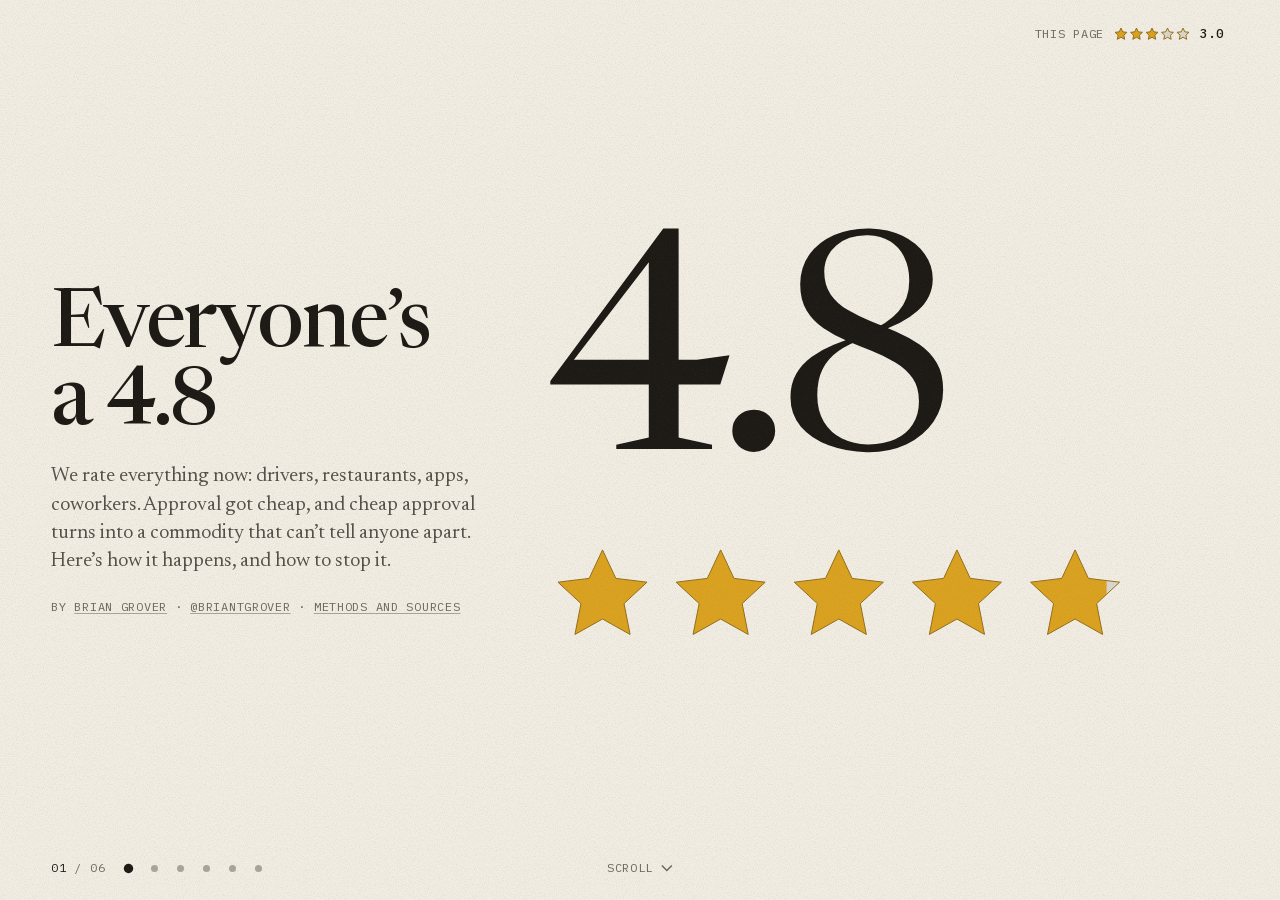
==== commit 9da8449f: "Tell it as one story in six scenes Co-Authored-By: Claude Opus 5.5 <noreply@anthropic.com>" ====
--- a/index.html
+++ b/index.html
@@ -55,12 +55,7 @@
   <div class="grain" aria-hidden="true"></div>
 
   <header class="frame-top">
-    <h1 class="frame-title">
-      <a href="#guess" data-go="0" aria-label="Everyone’s a 4.8, back to the start">
-        <span class="frame-title-name">Everyone’s a&nbsp;4.8</span>
-        <span class="frame-title-payoff" aria-hidden="true">Now a 5.0, like everything else</span>
-      </a>
-    </h1>
+    <p class="frame-title"><a href="#start" data-go="0">Everyone’s a&nbsp;4.8</a></p>
     <p class="page-rating" id="page-rating">
       <span class="visually-hidden" id="rating-said">This page’s own rating starts at 3.0 and climbs with each scene.</span>
       <span class="page-rating-label label" aria-hidden="true">This page</span>
@@ -70,12 +65,49 @@
   </header>
 
   <main id="main" class="stage">
-    <!-- Scene 1: the guess -->
-    <section class="scene is-current" id="guess" data-section="0" aria-labelledby="h-guess">
+    <!-- Scene 1: the opening -->
+    <section class="scene scene-open is-current" id="start" data-section="0" aria-labelledby="title">
       <div class="scene-text">
-        <h2 class="scene-title" id="h-guess" tabindex="-1" data-words>How do guests rate an Airbnb?</h2>
-        <p class="scene-body line" id="guess-body" data-rise>AI writes the resumes now, so hiring leans on who vouches for you. First, a&nbsp;guess.</p>
+        <h1 class="scene-title scene-title-big" id="title" tabindex="-1" data-words>Everyone’s a 4.8</h1>
+        <p class="scene-body" data-rise>We rate everything now: drivers, restaurants, apps, coworkers. Approval got cheap, and cheap approval turns into a commodity that can’t tell anyone apart. Here’s how it happens, and how to stop&nbsp;it.</p>
         <p class="byline label" data-rise>By <a href="https://www.linkedin.com/in/briantgrover">Brian Grover</a> <span aria-hidden="true">·</span> <a href="https://x.com/briantgrover">@briantgrover</a> <span aria-hidden="true">·</span> <a href="methods.html#methods">Methods and sources</a></p>
+      </div>
+      <div class="scene-visual" data-rise>
+        <div class="big-rating" aria-hidden="true">
+          <p class="big-rating-num">4.8</p>
+          <svg class="big-rating-stars" viewBox="0 0 264 48" role="img" aria-label="4.8 out of 5 stars"><g transform="translate(0 0) scale(2)"><path class="star-empty" d="M12 1.8l3.05 6.52 7.13.86-5.26 4.9 1.38 7.05L12 17.6l-6.3 3.53 1.38-7.05L1.82 9.18l7.13-.86z"/><clipPath id="open-clip-1"><rect data-star="0" width="24.00" height="24"/></clipPath><path class="star-fill" d="M12 1.8l3.05 6.52 7.13.86-5.26 4.9 1.38 7.05L12 17.6l-6.3 3.53 1.38-7.05L1.82 9.18l7.13-.86z" clip-path="url(#open-clip-1)"/><path class="star-edge" d="M12 1.8l3.05 6.52 7.13.86-5.26 4.9 1.38 7.05L12 17.6l-6.3 3.53 1.38-7.05L1.82 9.18l7.13-.86z" vector-effect="non-scaling-stroke"/></g><g transform="translate(54 0) scale(2)"><path class="star-empty" d="M12 1.8l3.05 6.52 7.13.86-5.26 4.9 1.38 7.05L12 17.6l-6.3 3.53 1.38-7.05L1.82 9.18l7.13-.86z"/><clipPath id="open-clip-2"><rect data-star="1" width="24.00" height="24"/></clipPath><path class="star-fill" d="M12 1.8l3.05 6.52 7.13.86-5.26 4.9 1.38 7.05L12 17.6l-6.3 3.53 1.38-7.05L1.82 9.18l7.13-.86z" clip-path="url(#open-clip-2)"/><path class="star-edge" d="M12 1.8l3.05 6.52 7.13.86-5.26 4.9 1.38 7.05L12 17.6l-6.3 3.53 1.38-7.05L1.82 9.18l7.13-.86z" vector-effect="non-scaling-stroke"/></g><g transform="translate(108 0) scale(2)"><path class="star-empty" d="M12 1.8l3.05 6.52 7.13.86-5.26 4.9 1.38 7.05L12 17.6l-6.3 3.53 1.38-7.05L1.82 9.18l7.13-.86z"/><clipPath id="open-clip-3"><rect data-star="2" width="24.00" height="24"/></clipPath><path class="star-fill" d="M12 1.8l3.05 6.52 7.13.86-5.26 4.9 1.38 7.05L12 17.6l-6.3 3.53 1.38-7.05L1.82 9.18l7.13-.86z" clip-path="url(#open-clip-3)"/><path class="star-edge" d="M12 1.8l3.05 6.52 7.13.86-5.26 4.9 1.38 7.05L12 17.6l-6.3 3.53 1.38-7.05L1.82 9.18l7.13-.86z" vector-effect="non-scaling-stroke"/></g><g transform="translate(162 0) scale(2)"><path class="star-empty" d="M12 1.8l3.05 6.52 7.13.86-5.26 4.9 1.38 7.05L12 17.6l-6.3 3.53 1.38-7.05L1.82 9.18l7.13-.86z"/><clipPath id="open-clip-4"><rect data-star="3" width="24.00" height="24"/></clipPath><path class="star-fill" d="M12 1.8l3.05 6.52 7.13.86-5.26 4.9 1.38 7.05L12 17.6l-6.3 3.53 1.38-7.05L1.82 9.18l7.13-.86z" clip-path="url(#open-clip-4)"/><path class="star-edge" d="M12 1.8l3.05 6.52 7.13.86-5.26 4.9 1.38 7.05L12 17.6l-6.3 3.53 1.38-7.05L1.82 9.18l7.13-.86z" vector-effect="non-scaling-stroke"/></g><g transform="translate(216 0) scale(2)"><path class="star-empty" d="M12 1.8l3.05 6.52 7.13.86-5.26 4.9 1.38 7.05L12 17.6l-6.3 3.53 1.38-7.05L1.82 9.18l7.13-.86z"/><clipPath id="open-clip-5"><rect data-star="4" width="19.20" height="24"/></clipPath><path class="star-fill" d="M12 1.8l3.05 6.52 7.13.86-5.26 4.9 1.38 7.05L12 17.6l-6.3 3.53 1.38-7.05L1.82 9.18l7.13-.86z" clip-path="url(#open-clip-5)"/><path class="star-edge" d="M12 1.8l3.05 6.52 7.13.86-5.26 4.9 1.38 7.05L12 17.6l-6.3 3.53 1.38-7.05L1.82 9.18l7.13-.86z" vector-effect="non-scaling-stroke"/></g></svg>
+        </div>
+      </div>
+    </section>
+
+    <!-- Scene 2: everywhere -->
+    <section class="scene" id="everywhere" data-section="1" aria-labelledby="h-drift">
+      <div class="scene-text">
+        <h2 class="scene-title" id="h-drift" tabindex="-1" data-words>It’s the same everywhere</h2>
+        <p class="scene-body" data-rise>Grades, eBay, LinkedIn, GitHub. Wherever people rate each other, the scores crowd the top. Even a simple yes, like an endorsement or a referral, piles up until the count says&nbsp;little.</p>
+        <p class="label drift-key scene-links" data-rise>Each grid is 100 stars. Gold is the share at the top of each scale. Hotels, rated as businesses, are the exception. <a href="methods.html#m-drift">All sources</a> <span aria-hidden="true">·</span> <button type="button" class="text-button why-button" aria-controls="why-drift" aria-expanded="false">Why?</button></p>
+      </div>
+      <aside class="why-card" id="why-drift" aria-labelledby="why-drift-title" tabindex="-1">
+        <div class="why-card-head"><p class="label why-card-title" id="why-drift-title">Why ratings drift</p><button type="button" class="text-button label" data-why-close>Close</button></div>
+        <p>Praise is free: an endorsement takes <a href="https://web.archive.org/web/20120926031752/http://blog.linkedin.com:80/2012/09/24/introducing-endorsements-give-kudos-with-just-one-click/">one click</a>. People see what you said, so a low score invites one back; when Airbnb hid reviews until both sides had written one, the link between guest and host ratings <a href="https://andreyfradkin.com/assets/reviews_paper.pdf">fell by about half</a>. Unhappy people stay quiet: on eBay, fewer than 1 in 100 comments was negative, though one estimate puts unhappy buyers at <a href="https://www.cs.princeton.edu/courses/archive/spr08/cos444/papers/dellarocas_wood06.pdf">about 1 in&nbsp;5</a>. And people go easier on people: hotels, which can’t rate guests back, drift far less, and the <a href="https://internet.psych.wisc.edu/wp-content/uploads/532-Master/532-UnitPages/Unit-10/Zervas_2015.pdf">researchers suggest</a> people rate “other individuals differently or more tactfully, than they rate&nbsp;firms.”</p>
+      </aside>
+      <div class="scene-visual" data-rise>
+        <div id="drift-root" class="drift" aria-label="How much of each scale sits at the top">
+          <ul class="fallback">
+            <li>Harvard grades that are A’s: 24 percent in 2005, 60.2 percent in 2025.</li>
+            <li>eBay feedback that is positive, for the average seller: 99.3 percent.</li>
+            <li>LinkedIn endorsements and GitHub stars can only say yes: 100 percent.</li>
+            <li>Airbnb listings rated 4.5 or higher in 2015: 94 percent. TripAdvisor hotels: 26 percent.</li>
+          </ul>
+        </div>
+      </div>
+    </section>
+
+    <!-- Scene 3: the guess, one example up close -->
+    <section class="scene" id="guess" data-section="2" aria-labelledby="h-guess">
+      <div class="scene-text">
+        <h2 class="scene-title" id="h-guess" tabindex="-1" data-words>Take one example. What’s the typical Airbnb rating?</h2>
+        <p class="scene-body line" id="guess-body" data-rise>Think of a place with at least 10 reviews, rated out of 5, and drag the star to your&nbsp;guess.</p>
       </div>
       <div class="scene-visual" data-rise>
         <figure class="guess" id="fig-guess" aria-labelledby="h-guess" aria-describedby="guess-cap">
@@ -87,49 +119,63 @@
       </div>
     </section>
 
-    <!-- Scene 2: everywhere -->
-    <section class="scene" id="everywhere" data-section="1" aria-labelledby="h-drift">
+    <!-- Scenes 4 and 5 share the lab: 4 plays the worst rules, 5 flips one switch. -->
+    <section class="scene scene-lab" id="lab" data-section="3" data-beat="lab" aria-label="The lab">
       <div class="scene-text">
-        <h2 class="scene-title" id="h-drift" tabindex="-1" data-words>It happens wherever people rate each other</h2>
-        <p class="scene-body" data-rise>When all anyone can say is yes, a count means little. What matters is who said&nbsp;it.</p>
-        <p class="label drift-key" data-rise>Each grid is 100 stars. Gold is the share at the top of each scale. <a href="methods.html#m-drift">All sources</a></p>
+        <div class="beat" data-beat="lab">
+          <h2 class="scene-title" id="h-lab" tabindex="-1" data-words>So the ratings stop finding the best people</h2>
+          <p class="scene-body line" id="lab-body" data-rise>Here are 80 simulated coworkers rating each other. Black dots are the 10 most skilled. Gold stars are the 10 you’d hire by score. You want them on the same&nbsp;people.</p>
+          <p class="label scene-links" data-rise><button type="button" class="text-button why-button" aria-controls="why-lab" aria-expanded="false">Why?</button></p>
+        </div>
+        <div class="beat" data-beat="fix" id="fix">
+          <h2 class="scene-title scene-switch" id="h-fix" tabindex="-1">
+            <button type="button" class="big-switch" id="work-switch" role="switch" aria-checked="false" aria-describedby="fix-note">
+              <span class="big-switch-track" aria-hidden="true"><span class="big-switch-thumb"><svg viewBox="0 0 24 24" focusable="false"><path d="M12 1.8l3.05 6.52 7.13.86-5.26 4.9 1.38 7.05L12 17.6l-6.3 3.53 1.38-7.05L1.82 9.18l7.13-.86z"/></svg></span></span>
+              <span class="big-switch-label" data-words>The fix: praise has to point at real work</span>
+            </button>
+          </h2>
+          <p class="scene-body line" id="fix-note" data-rise>When a vouch has to point at something real the person made, it’s hard to fake. Flip the switch: the scores spread out, and the stars find 8 of the 10&nbsp;best.</p>
+          <p class="beat-links label scene-links" data-rise>
+            <button type="button" class="text-button" id="rules-open" aria-controls="lab-panel" aria-expanded="false">Try other rules</button>
+            <span aria-hidden="true">·</span>
+            <button type="button" class="text-button why-button" aria-controls="why-fix" aria-expanded="false">Why?</button>
+          </p>
+        </div>
       </div>
+      <aside class="why-card" id="why-lab" aria-labelledby="why-lab-title" tabindex="-1">
+        <div class="why-card-head"><p class="label why-card-title" id="why-lab-title">How the lab works</p><button type="button" class="text-button label" data-why-close>Close</button></div>
+        <p>It’s a simulation written for this page: 80 coworkers, each with a hidden skill level, rate each other for 30 rounds. Half the ratings go to people they worked with and half to whoever a feed shows, and the feed favors whoever has the most. Each one-tap rating is judged against the current average, plus a little, so with nothing fixed to judge against, the scores climb.</p>
+        <p class="label why-card-src">Every rule and number: <a href="methods.html#m-lab">methods</a> <span aria-hidden="true">·</span> <a href="https://github.com/briangrover9-hue/cosign-drop/blob/main/js/lab-model.js">the&nbsp;code</a></p>
+      </aside>
+      <aside class="why-card" id="why-fix" aria-labelledby="why-fix-title" tabindex="-1">
+        <div class="why-card-head"><p class="label why-card-title" id="why-fix-title">Why real work is hard to fake</p><button type="button" class="text-button label" data-why-close>Close</button></div>
+        <p>A vouch that points at real work can be checked against the work, so it says more about skill than about who is well known. Hiring research finds the same thing: a work sample, where a candidate does a piece of the real job, predicts job performance better than years of experience do (<a href="https://doi.org/10.1037/apl0000994">Sackett and colleagues, 2022</a>). In the lab, how firmly real work anchors a rating is our assumption, and “Try other rules” lets you change&nbsp;it.</p>
+      </aside>
       <div class="scene-visual" data-rise>
-        <div id="drift-root" class="drift" aria-label="How much of each scale sits at the top">
-          <ul class="fallback">
-            <li>Harvard grades that are A’s: 24 percent in 2005, 60.2 percent in 2025.</li>
-            <li>eBay feedback that is positive, for the average seller: 99.3 percent.</li>
-            <li>LinkedIn endorsements and GitHub stars can only say yes: 100 percent.</li>
-          </ul>
+        <div id="lab-root" class="lab" data-seed="256">
+          <p class="fallback">This lab needs JavaScript. With one-click ratings that everyone can see, the scores drift up toward 5, and the top 10 by score holds only about half of the 10 most skilled people. When every rating points at real work, the scores stay spread out, and the top 10 holds most of them.</p>
         </div>
       </div>
     </section>
 
-    <!-- Scenes 3 and 4 share the lab: 3 plays the worst rules, 4 flips one switch. -->
-    <section class="scene scene-lab" id="lab" data-section="2" data-beat="3" aria-label="The lab">
+    <!-- Scene 6: the close -->
+    <section class="scene scene-close" id="cosign" data-section="4" aria-labelledby="h-cosign">
       <div class="scene-text">
-        <div class="beat" data-beat="3">
-          <h2 class="scene-title" id="h-lab" tabindex="-1" data-words>So the stars stop telling you who’s good</h2>
-          <p class="scene-body line" id="lab-body" data-rise>Here, 80 coworkers rate each other with one tap. You want the stars on the black&nbsp;dots.</p>
-        </div>
-        <div class="beat" data-beat="4" id="fix">
-          <h2 class="scene-title scene-switch" id="h-fix" tabindex="-1">
-            <button type="button" class="big-switch" id="work-switch" role="switch" aria-checked="false" aria-describedby="fix-note">
-              <span class="big-switch-track" aria-hidden="true"><span class="big-switch-thumb"><svg viewBox="0 0 24 24" focusable="false"><path d="M12 1.8l3.05 6.52 7.13.86-5.26 4.9 1.38 7.05L12 17.6l-6.3 3.53 1.38-7.05L1.82 9.18l7.13-.86z"/></svg></span></span>
-              <span class="big-switch-label" data-words>Praise has to point at real work</span>
-            </button>
-          </h2>
-          <p class="scene-body line" id="fix-note" data-rise>Same 80 people. Flip it, and every rating has to name something real they&nbsp;made.</p>
-          <p class="beat-links label" data-rise>
-            <button type="button" class="text-button" id="rules-open" aria-controls="lab-panel" aria-expanded="false">Try other rules</button>
-            <span aria-hidden="true">·</span>
-            <a href="methods.html#cosign">What this means for a cosign</a>
-          </p>
-        </div>
+        <h2 class="scene-title" id="h-cosign" tabindex="-1" data-words>What this means for a cosign</h2>
+        <p class="scene-body" data-rise>Most ratings, referrals and endorsements count every vote the same. People don’t. A yes from someone whose judgment you trust, written with care, is worth more than a pile of&nbsp;taps.</p>
+        <p class="scene-body" data-rise>That’s how you keep approval from turning into a commodity, and it’s what Cosign is built around: named yeses, context from people who have worked together, and who said yes and why. The next step is tying each yes to the work&nbsp;itself.</p>
+        <p class="label scene-links" data-rise><button type="button" class="text-button why-button" aria-controls="why-cosign" aria-expanded="false">Why?</button></p>
+        <p class="byline label" data-rise>By <a href="https://www.linkedin.com/in/briantgrover">Brian Grover</a> <span aria-hidden="true">·</span> <a href="https://x.com/briantgrover">@briantgrover</a> <span aria-hidden="true">·</span> <a href="methods.html#methods">Methods and sources</a></p>
       </div>
+      <aside class="why-card" id="why-cosign" aria-labelledby="why-cosign-title" tabindex="-1">
+        <div class="why-card-head"><p class="label why-card-title" id="why-cosign-title">What Cosign already does</p><button type="button" class="text-button label" data-why-close>Close</button></div>
+        <p>A cosign puts “your name and reputation behind that belief,” and <a href="https://cosign.co">Cosign</a> promises “attributable context from people who have worked together.” <a href="https://cosign.co/faq">Its guide</a> asks for “a specific contribution, a moment you saw someone’s judgment at work, or a clear account of their strengths” over “a generic compliment,” and on ranked lists, ordering “can reflect the reputation behind contributions as well as how many people have contributed.” Its advice to readers: “Read who is saying what, and&nbsp;why.”</p>
+      </aside>
       <div class="scene-visual" data-rise>
-        <div id="lab-root" class="lab" data-seed="256">
-          <p class="fallback">This lab needs JavaScript. With one-click ratings that everyone can see, the scores drift up toward 5, and the top 10 by score holds only about half of the 10 most skilled people. When every rating points at real work, the scores stay spread out, and the top 10 holds most of them.</p>
+        <div class="big-rating">
+          <p class="big-rating-num" aria-hidden="true">5.0</p>
+          <svg class="big-rating-stars" viewBox="0 0 264 48" role="img" aria-label="5.0 out of 5 stars"><g transform="translate(0 0) scale(2)"><path class="star-empty" d="M12 1.8l3.05 6.52 7.13.86-5.26 4.9 1.38 7.05L12 17.6l-6.3 3.53 1.38-7.05L1.82 9.18l7.13-.86z"/><clipPath id="close-clip-1"><rect data-star="0" width="24.00" height="24"/></clipPath><path class="star-fill" d="M12 1.8l3.05 6.52 7.13.86-5.26 4.9 1.38 7.05L12 17.6l-6.3 3.53 1.38-7.05L1.82 9.18l7.13-.86z" clip-path="url(#close-clip-1)"/><path class="star-edge" d="M12 1.8l3.05 6.52 7.13.86-5.26 4.9 1.38 7.05L12 17.6l-6.3 3.53 1.38-7.05L1.82 9.18l7.13-.86z" vector-effect="non-scaling-stroke"/></g><g transform="translate(54 0) scale(2)"><path class="star-empty" d="M12 1.8l3.05 6.52 7.13.86-5.26 4.9 1.38 7.05L12 17.6l-6.3 3.53 1.38-7.05L1.82 9.18l7.13-.86z"/><clipPath id="close-clip-2"><rect data-star="1" width="24.00" height="24"/></clipPath><path class="star-fill" d="M12 1.8l3.05 6.52 7.13.86-5.26 4.9 1.38 7.05L12 17.6l-6.3 3.53 1.38-7.05L1.82 9.18l7.13-.86z" clip-path="url(#close-clip-2)"/><path class="star-edge" d="M12 1.8l3.05 6.52 7.13.86-5.26 4.9 1.38 7.05L12 17.6l-6.3 3.53 1.38-7.05L1.82 9.18l7.13-.86z" vector-effect="non-scaling-stroke"/></g><g transform="translate(108 0) scale(2)"><path class="star-empty" d="M12 1.8l3.05 6.52 7.13.86-5.26 4.9 1.38 7.05L12 17.6l-6.3 3.53 1.38-7.05L1.82 9.18l7.13-.86z"/><clipPath id="close-clip-3"><rect data-star="2" width="24.00" height="24"/></clipPath><path class="star-fill" d="M12 1.8l3.05 6.52 7.13.86-5.26 4.9 1.38 7.05L12 17.6l-6.3 3.53 1.38-7.05L1.82 9.18l7.13-.86z" clip-path="url(#close-clip-3)"/><path class="star-edge" d="M12 1.8l3.05 6.52 7.13.86-5.26 4.9 1.38 7.05L12 17.6l-6.3 3.53 1.38-7.05L1.82 9.18l7.13-.86z" vector-effect="non-scaling-stroke"/></g><g transform="translate(162 0) scale(2)"><path class="star-empty" d="M12 1.8l3.05 6.52 7.13.86-5.26 4.9 1.38 7.05L12 17.6l-6.3 3.53 1.38-7.05L1.82 9.18l7.13-.86z"/><clipPath id="close-clip-4"><rect data-star="3" width="24.00" height="24"/></clipPath><path class="star-fill" d="M12 1.8l3.05 6.52 7.13.86-5.26 4.9 1.38 7.05L12 17.6l-6.3 3.53 1.38-7.05L1.82 9.18l7.13-.86z" clip-path="url(#close-clip-4)"/><path class="star-edge" d="M12 1.8l3.05 6.52 7.13.86-5.26 4.9 1.38 7.05L12 17.6l-6.3 3.53 1.38-7.05L1.82 9.18l7.13-.86z" vector-effect="non-scaling-stroke"/></g><g transform="translate(216 0) scale(2)"><path class="star-empty" d="M12 1.8l3.05 6.52 7.13.86-5.26 4.9 1.38 7.05L12 17.6l-6.3 3.53 1.38-7.05L1.82 9.18l7.13-.86z"/><clipPath id="close-clip-5"><rect data-star="4" width="24.00" height="24"/></clipPath><path class="star-fill" d="M12 1.8l3.05 6.52 7.13.86-5.26 4.9 1.38 7.05L12 17.6l-6.3 3.53 1.38-7.05L1.82 9.18l7.13-.86z" clip-path="url(#close-clip-5)"/><path class="star-edge" d="M12 1.8l3.05 6.52 7.13.86-5.26 4.9 1.38 7.05L12 17.6l-6.3 3.53 1.38-7.05L1.82 9.18l7.13-.86z" vector-effect="non-scaling-stroke"/></g></svg>
+          <p class="big-rating-cap label">You read to the end. This page is now a 5.0, like everything else.</p>
         </div>
       </div>
     </section>
@@ -138,12 +184,14 @@
   <aside class="lab-panel" id="lab-panel" aria-labelledby="lab-panel-title" hidden></aside>
 
   <nav class="frame-bottom" aria-label="Scenes">
-    <p class="frame-count label" aria-hidden="true"><span class="frame-now">01</span> / 04</p>
+    <p class="frame-count label" aria-hidden="true"><span class="frame-now">01</span> / 06</p>
     <ol class="frame-dots" role="list">
-      <li><button type="button" data-go="0" aria-label="Scene 1 of 4: the guess" aria-current="step"></button></li>
-      <li><button type="button" data-go="1" aria-label="Scene 2 of 4: everywhere"></button></li>
-      <li><button type="button" data-go="2" aria-label="Scene 3 of 4: the lab"></button></li>
-      <li><button type="button" data-go="3" aria-label="Scene 4 of 4: the fix"></button></li>
+      <li><button type="button" data-go="0" aria-label="Scene 1 of 6: Everyone’s a 4.8" aria-current="step"></button></li>
+      <li><button type="button" data-go="1" aria-label="Scene 2 of 6: everywhere"></button></li>
+      <li><button type="button" data-go="2" aria-label="Scene 3 of 6: one example, Airbnb"></button></li>
+      <li><button type="button" data-go="3" aria-label="Scene 4 of 6: the lab"></button></li>
+      <li><button type="button" data-go="4" aria-label="Scene 5 of 6: the fix"></button></li>
+      <li><button type="button" data-go="5" aria-label="Scene 6 of 6: what this means for a cosign"></button></li>
     </ol>
     <button type="button" class="frame-cue label" data-go="1" aria-label="Next scene">Scroll<svg viewBox="0 0 12 8" aria-hidden="true" focusable="false"><path d="M1 1.5l5 5 5-5"/></svg></button>
   </nav>
--- a/css/stage.css
+++ b/css/stage.css
@@ -64,30 +64,19 @@
   color: var(--ink);
   text-decoration: none;
 }
-.frame-title a > span {
-  grid-area: 1 / 1;
+.frame-title a {
   white-space: nowrap;
-  transition: opacity var(--fade) var(--ease);
-}
-/* Phones: a narrower title, so the payoff fits beside the rating. */
-@media (max-width: 559.98px) {
-  .frame-title {
-    font-size: 0.6875rem;
-    letter-spacing: 0.04em;
-  }
-  .frame-title-payoff {
-    white-space: normal;
-  }
-}
-/* The payoff: on the last scene the title gives way to what the page's own rating did. */
-.frame-title-payoff {
+  transition:
+    opacity var(--fade) var(--ease),
+    visibility 0s linear 0s;
+}
+/* The opening scene carries the title itself, large, so the frame's copy waits for scene 2. */
+html.stage-on[data-scene="0"] .frame-title a {
   opacity: 0;
-}
-html[data-scene="3"] .frame-title-name {
-  opacity: 0;
-}
-html[data-scene="3"] .frame-title-payoff {
-  opacity: 1;
+  visibility: hidden;
+  transition:
+    opacity var(--fade) var(--ease),
+    visibility 0s linear var(--fade);
 }
 .page-rating {
   display: flex;
@@ -322,7 +311,14 @@
 .scene-title:focus {
   outline: none;
 }
-/* Body text: two lines at most, at body strength. */
+/* The opening's title, the page's h1: larger than the other scenes' headlines. */
+.scene-title-big {
+  font-size: clamp(2.5rem, 1.3rem + 4.6vw, 5.25rem);
+  line-height: 0.98;
+  letter-spacing: -0.028em;
+  font-variation-settings: "opsz" 72;
+}
+/* Body text at body strength: one line, or a short paragraph, per scene. */
 .scene-body {
   max-width: 32rem;
   font-size: clamp(1.0625rem, 0.95rem + 0.4vw, 1.25rem);
@@ -331,6 +327,176 @@
 }
 .byline {
   margin-top: 4px;
+}
+.scene-links {
+  display: flex;
+  flex-wrap: wrap;
+  align-items: center;
+  gap: 4px 12px;
+}
+.drift-key.scene-links {
+  display: block;
+}
+.why-button {
+  display: inline-block;
+  padding-block: 12px;
+  margin-block: -12px;
+}
+
+/* ---------- The opening and the close: the page's own rating, large ---------- */
+
+/* The serif role, large: a big number, with its stars under it. The opening shows the 4.8 in
+   the title; the close shows the 5.0 this page has drifted to. */
+.big-rating {
+  display: flex;
+  flex-direction: column;
+  justify-content: center;
+  height: 100%;
+  font-size: clamp(3rem, min(58cqw, 46cqh), 19rem);
+}
+.big-rating-num {
+  margin: 0;
+  font-family: var(--serif);
+  font-size: 1em;
+  font-weight: 400;
+  line-height: 0.8;
+  letter-spacing: -0.045em;
+  font-variant-numeric: lining-nums;
+  font-variation-settings: "opsz" 72;
+  color: var(--ink);
+}
+.big-rating-stars {
+  width: min(1.9em, 100%);
+  height: auto;
+  margin-top: 0.14em;
+}
+.big-rating-cap {
+  max-width: 22rem;
+  margin: 0.2rem 0 0;
+  font-size: 0.75rem;
+}
+/* The opening's 4.8 takes most of its scene's height. */
+.scene-open .big-rating {
+  font-size: clamp(3rem, min(64cqw, 62cqh), 19rem);
+}
+/* The close's 5.0 leaves room for its caption, and on the shortest screens gives way to it,
+   first the stars, then the number: the frame's rating already shows the 5.0. */
+.scene-close .big-rating {
+  font-size: clamp(2.5rem, min(58cqw, calc((100cqh - 60px) * 0.74)), 19rem);
+}
+@container (max-height: 150px) {
+  .scene-close .big-rating-stars {
+    display: none;
+  }
+}
+@container (max-height: 104px) {
+  .scene-close .big-rating-num {
+    display: none;
+  }
+}
+.big-rating-stars + .big-rating-cap {
+  margin-top: max(14px, 0.07em);
+}
+
+/* ---------- "Why?" ---------- */
+
+/* On the stage the card is frosted glass over the scene's text, which dims behind it; the
+   visual beside or under it stays as it was. Without the stage it opens in the page. */
+.why-card {
+  margin: 16px 0 0;
+  padding: 0 0 18px;
+  border: 1px solid var(--ink-rule-strong);
+}
+.why-card[hidden] {
+  display: none;
+}
+.why-card:focus {
+  outline: none;
+}
+.why-card-head {
+  display: flex;
+  align-items: center;
+  justify-content: space-between;
+  gap: 16px;
+  min-height: 48px;
+  padding: 0 16px;
+  border-bottom: 1px solid var(--ink-rule);
+}
+.why-card-title {
+  margin: 0;
+  color: var(--ink);
+}
+.why-card-head .text-button {
+  padding-block: 12px;
+}
+.why-card > p:not(.why-card-src) {
+  margin: 14px 16px 0;
+  font-size: 1rem;
+  line-height: 1.5;
+  color: var(--ink-body);
+}
+.why-card-src {
+  margin: 12px 16px 0;
+}
+.why-card-src a {
+  display: inline-block;
+  padding-block: 10px;
+  margin-block: -10px;
+}
+html.stage-on .why-card {
+  position: fixed;
+  z-index: 34;
+  top: var(--frame-top);
+  left: 8px;
+  right: 8px;
+  max-height: calc(100% - var(--frame-top) - var(--frame-bottom));
+  margin: 0;
+  overflow-y: auto;
+  overscroll-behavior: contain;
+  background: rgb(243 238 227 / 0.74);
+  -webkit-backdrop-filter: blur(10px) saturate(1.05);
+  backdrop-filter: blur(10px) saturate(1.05);
+  box-shadow: 0 18px 48px rgb(var(--ink-rgb) / 0.1);
+  opacity: 0;
+  transform: translateY(-12px);
+  transition:
+    opacity var(--move) var(--ease),
+    transform var(--move) var(--ease);
+}
+html.stage-on .why-card.is-open {
+  opacity: 1;
+  transform: none;
+}
+@supports not ((backdrop-filter: blur(1px)) or (-webkit-backdrop-filter: blur(1px))) {
+  html.stage-on .why-card {
+    background: rgb(243 238 227 / 0.96);
+  }
+}
+@media (min-width: 960px) {
+  html.stage-on .why-card {
+    top: 50%;
+    left: calc(max(var(--gutter), (100vw - 1640px) / 2) - 24px);
+    right: auto;
+    width: calc(var(--text-col) + var(--col-gap) / 2 + 24px);
+    max-height: calc(100% - var(--frame-top) - var(--frame-bottom) - 16px);
+    translate: 0 -50%;
+    transform: translateX(-14px);
+  }
+  html.stage-on .why-card.is-open {
+    transform: none;
+  }
+}
+.scene .scene-text {
+  transition: opacity var(--fade) var(--ease);
+}
+.scene.is-why .scene-text {
+  opacity: 0.28;
+  pointer-events: none;
+}
+html:not(.js) .why-button,
+html:not(.js) .why-button + span,
+html:not(.js) [data-why-close] {
+  display: none;
 }
 .byline a,
 .beat-links a,
@@ -430,7 +596,7 @@
   transition-delay: 0s;
 }
 
-/* The big switch, inside scene 4's headline: the track and a star that turns gold. */
+/* The big switch, inside scene 5's headline: the track and a star that turns gold. */
 .scene-switch {
   font-size: clamp(1.625rem, 1rem + 2.5vw, 3.125rem);
 }
@@ -567,6 +733,10 @@
   .frame-cue svg {
     animation: none;
   }
+  html.stage-on .why-card,
+  html.stage-on .why-card.is-open {
+    transform: none;
+  }
   .big-switch-thumb,
   .big-switch:active .big-switch-track {
     transition: none;
--- a/css/charts.css
+++ b/css/charts.css
@@ -322,14 +322,15 @@
 /* Four grids, two by two. charts.js sets --dr-n to the biggest size that fits; this first
    guess holds until it does. */
 .dr-list {
-  --dr-n: min(calc(50cqw - 12px), calc((100cqh - 140px) / 2.42), 300px);
+  --dr-gap: 12px;
+  --dr-n: min(calc((100cqw - 2 * var(--dr-gap)) / 3), calc((100cqh - 200px) / 2.4), 300px);
   /* A column is never narrower than its labels need, even when the grid in it is small. */
-  --dr-col: max(var(--dr-n), min(10.5rem, calc(50cqw - 12px)));
+  --dr-col: max(var(--dr-n), min(10.5rem, calc((100cqw - 2 * var(--dr-gap)) / 3)));
   display: grid;
-  grid-template-columns: repeat(2, var(--dr-col));
+  grid-template-columns: repeat(3, var(--dr-col));
   justify-content: center;
   align-content: center;
-  gap: 16px 24px;
+  gap: 14px var(--dr-gap);
   margin: 0;
   padding: 0;
   list-style: none;
@@ -397,7 +398,8 @@
 }
 @media (min-width: 960px) {
   .dr-list {
-    gap: 28px 40px;
+    --dr-gap: 36px;
+    gap: 28px var(--dr-gap);
   }
   .dr-name,
   .dr-note {
--- a/css/lab.css
+++ b/css/lab.css
@@ -1,4 +1,4 @@
-/* The trust lab, shared by scenes 3 and 4: two big numbers, a one-line key, the field with its
+/* The trust lab, shared by scenes 4 and 5: two big numbers, a one-line key, the field with its
    round under it and, while "Try other rules" is open, a line on the last rule changed. The lab
    fills its scene's visual area; the field takes whatever height is left.
 
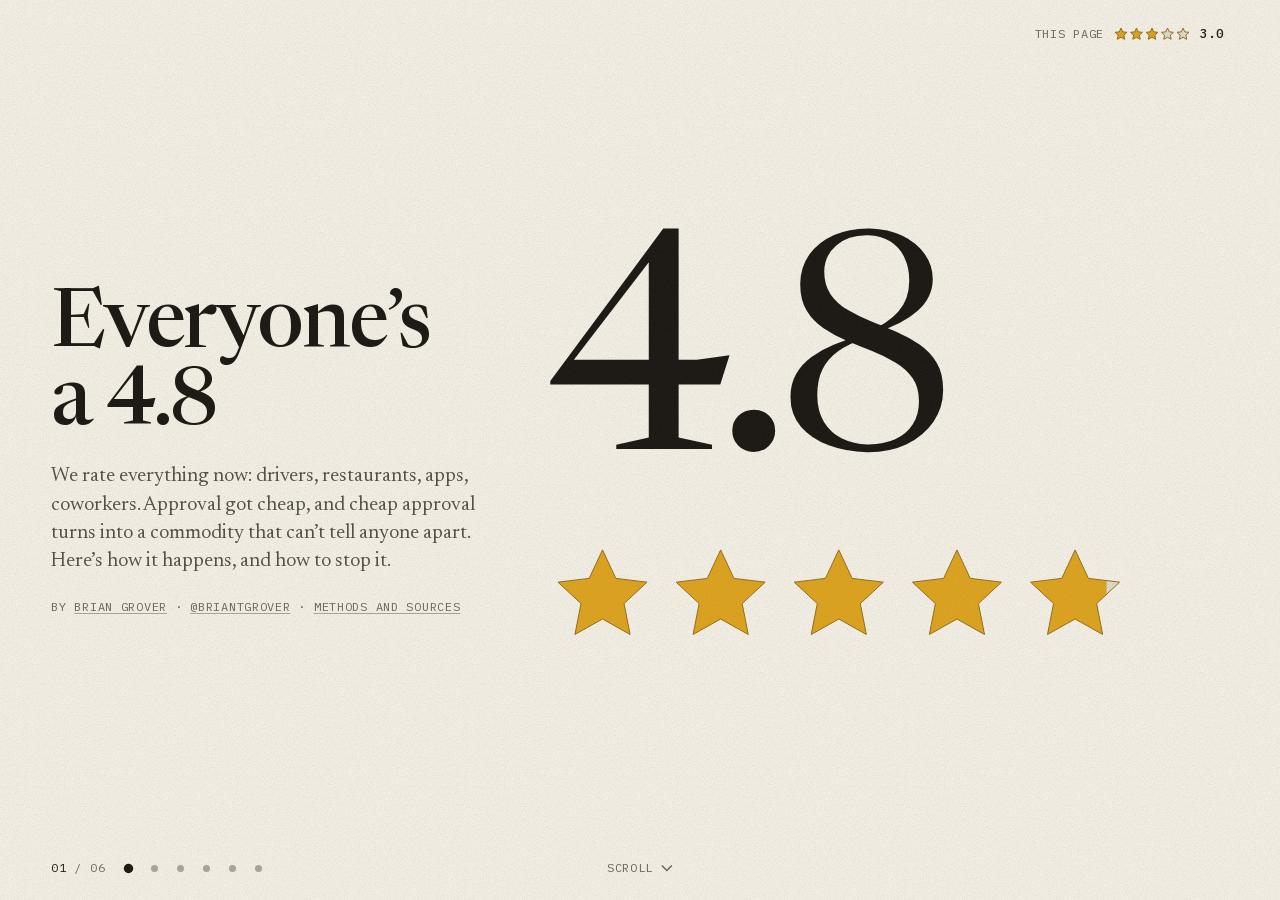
==== commit 83f9a24f: "Tighten the closing scene for phones Co-Authored-By: Claude Opus 5.5 <noreply@anthropic.com>" ====
--- a/index.html
+++ b/index.html
@@ -163,7 +163,7 @@
       <div class="scene-text">
         <h2 class="scene-title" id="h-cosign" tabindex="-1" data-words>What this means for a cosign</h2>
         <p class="scene-body" data-rise>Most ratings, referrals and endorsements count every vote the same. People don’t. A yes from someone whose judgment you trust, written with care, is worth more than a pile of&nbsp;taps.</p>
-        <p class="scene-body" data-rise>That’s how you keep approval from turning into a commodity, and it’s what Cosign is built around: named yeses, context from people who have worked together, and who said yes and why. The next step is tying each yes to the work&nbsp;itself.</p>
+        <p class="scene-body" data-rise>That’s what Cosign is built around: named yeses, and who said yes and why. The next step is tying each yes to the work&nbsp;itself.</p>
         <p class="label scene-links" data-rise><button type="button" class="text-button why-button" aria-controls="why-cosign" aria-expanded="false">Why?</button></p>
         <p class="byline label" data-rise>By <a href="https://www.linkedin.com/in/briantgrover">Brian Grover</a> <span aria-hidden="true">·</span> <a href="https://x.com/briantgrover">@briantgrover</a> <span aria-hidden="true">·</span> <a href="methods.html#methods">Methods and sources</a></p>
       </div>
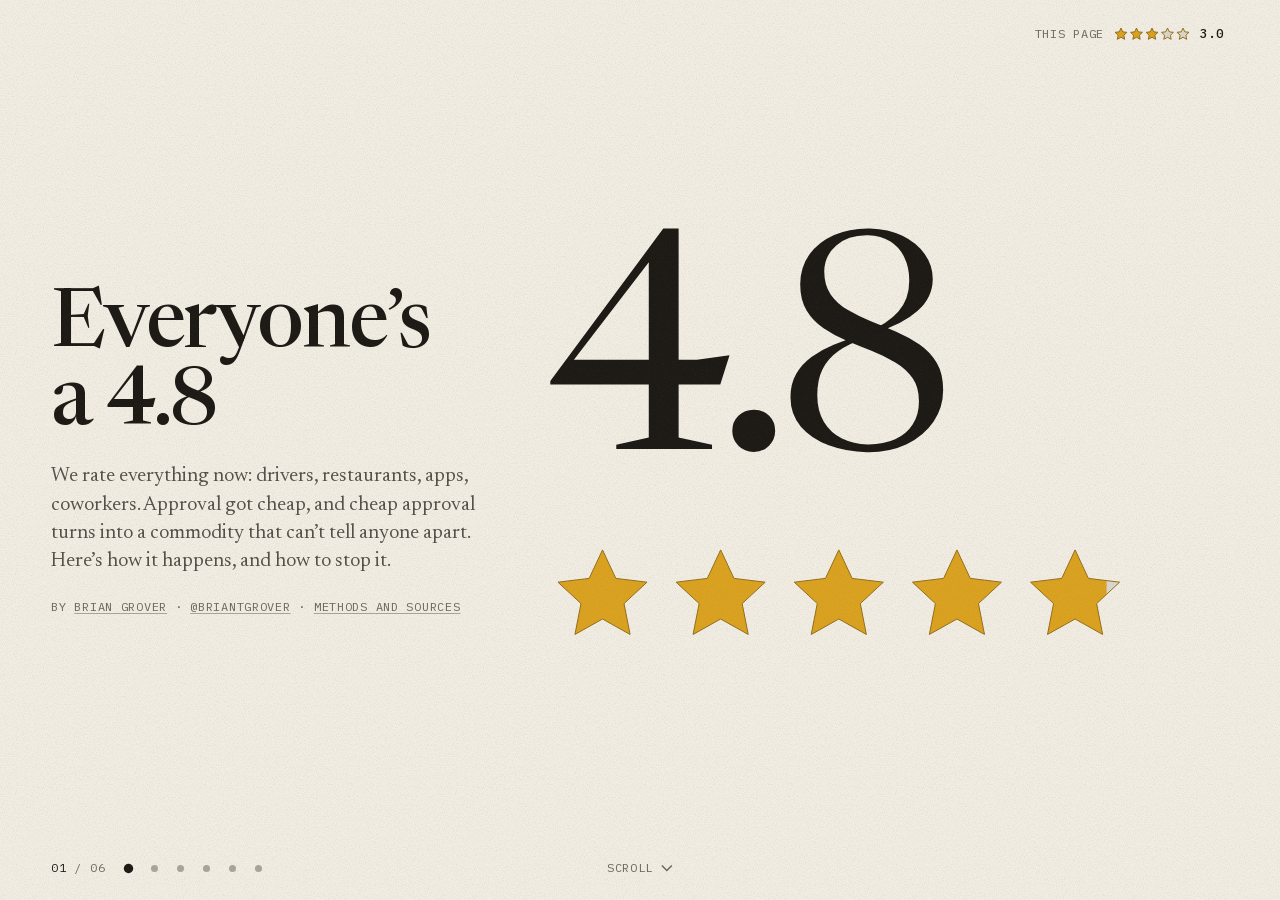
==== commit 42a7f7bd: "Label the lab as a simulation and show how it works up front Co-Authored-By: Claude Opus 5.5 <norepl" ====
--- a/index.html
+++ b/index.html
@@ -47,8 +47,13 @@
     // Start the chart data while the page parses; js/charts.js picks these up. A preload
     // would do the same in Chromium and Firefox, but WebKit never matches a fetch preload
     // and downloads the file twice.
-    window.chartData = { figures: fetch('data/figures.json'), airbnb: fetch('data/airbnb.json') };
-    Object.values(window.chartData).forEach((request) => request.catch(() => {})); // charts.js reports failures
+    // Each file is read once here and shared, parsed, with the charts and the lab.
+    const get = (path) => fetch(path).then((res) => {
+      if (!res.ok) throw new Error(`${path} returned HTTP ${res.status}`);
+      return res.json();
+    });
+    window.chartData = { figures: get('data/figures.json'), airbnb: get('data/airbnb.json') };
+    Object.values(window.chartData).forEach((request) => request.catch(() => {})); // each chart reports its own failure
   </script>
 </head>
 <body class="page-stage">
@@ -128,13 +133,11 @@
           <p class="label scene-links" data-rise><button type="button" class="text-button why-button" aria-controls="why-lab" aria-expanded="false">Why?</button></p>
         </div>
         <div class="beat" data-beat="fix" id="fix">
-          <h2 class="scene-title scene-switch" id="h-fix" tabindex="-1">
-            <button type="button" class="big-switch" id="work-switch" role="switch" aria-checked="false" aria-describedby="fix-note">
-              <span class="big-switch-track" aria-hidden="true"><span class="big-switch-thumb"><svg viewBox="0 0 24 24" focusable="false"><path d="M12 1.8l3.05 6.52 7.13.86-5.26 4.9 1.38 7.05L12 17.6l-6.3 3.53 1.38-7.05L1.82 9.18l7.13-.86z"/></svg></span></span>
-              <span class="big-switch-label" data-words>The fix: praise has to point at real work</span>
-            </button>
-          </h2>
-          <p class="scene-body line" id="fix-note" data-rise>When a vouch has to point at something real the person made, it’s hard to fake. Flip the switch: the scores spread out, and the stars find 8 of the 10&nbsp;best.</p>
+          <h2 class="scene-title" id="h-fix" tabindex="-1" data-words>The fix: praise has to point at real work</h2>
+          <p class="scene-body" id="fix-note" data-rise>When a vouch has to point at something real the person made, it’s hard to fake. Tap any set of rules below to run it on the same 80&nbsp;people.</p>
+          <div class="rules" id="rules" data-rise aria-labelledby="rules-title">
+            <p class="fallback">This chart needs JavaScript. In our simulation, of the 10 most skilled people, the top 10 by score finds about 8 with everything together, about 6 when praise is tied to real work or with Cosign-style rules, about 5 with written reviews, hidden reviews or saying how you know someone, about 5 with one-click likes, and about 2 with LinkedIn-style endorsements. Guessing finds about 1. These are simulated, not measured.</p>
+          </div>
           <p class="beat-links label scene-links" data-rise>
             <button type="button" class="text-button" id="rules-open" aria-controls="lab-panel" aria-expanded="false">Try other rules</button>
             <span aria-hidden="true">·</span>
@@ -152,8 +155,18 @@
         <p>A vouch that points at real work can be checked against the work, so it says more about skill than about who is well known. Hiring research finds the same thing: a work sample, where a candidate does a piece of the real job, predicts job performance better than years of experience do (<a href="https://doi.org/10.1037/apl0000994">Sackett and colleagues, 2022</a>). In the lab, how firmly real work anchors a rating is our assumption, and “Try other rules” lets you change&nbsp;it.</p>
       </aside>
       <div class="scene-visual" data-rise>
-        <div id="lab-root" class="lab" data-seed="256">
-          <p class="fallback">This lab needs JavaScript. With one-click ratings that everyone can see, the scores drift up toward 5, and the top 10 by score holds only about half of the 10 most skilled people. When every rating points at real work, the scores stay spread out, and the top 10 holds most of them.</p>
+        <div id="lab-root" class="lab" data-seed="374">
+          <div class="lab-how" id="lab-how">
+            <p class="label lab-how-title">How this works</p>
+            <div class="lab-how-body" id="lab-how-body">
+              <ol class="lab-how-steps">
+                <li><svg class="lab-how-icon" viewBox="0 0 32 20" aria-hidden="true" focusable="false"><circle class="is-hollow" cx="5" cy="5.5" r="3.2"/><circle class="is-filled" cx="16" cy="5.5" r="3.2"/><circle class="is-hollow" cx="27" cy="5.5" r="3.2"/><circle class="is-hollow" cx="10.5" cy="14.5" r="3.2"/><circle class="is-filled" cx="21.5" cy="14.5" r="3.2"/></svg><span>80 pretend coworkers. Each one is secretly good or not so good at their job.</span></li>
+                <li><svg class="lab-how-icon" viewBox="0 0 32 20" aria-hidden="true" focusable="false"><circle class="is-hollow" cx="4.5" cy="10" r="3.2"/><circle class="is-hollow" cx="27.5" cy="10" r="3.2"/><path class="is-star" d="M12 1.8l3.05 6.52 7.13.86-5.26 4.9 1.38 7.05L12 17.6l-6.3 3.53 1.38-7.05L1.82 9.18l7.13-.86z" transform="translate(9 3) scale(.5833)"/></svg><span>Every round, they rate each other. Some ratings are honest, some are just being nice.</span></li>
+                <li><svg class="lab-how-icon" viewBox="0 0 32 20" aria-hidden="true" focusable="false"><circle class="is-filled" cx="5.5" cy="10" r="3.2"/><path class="is-line" d="M11 8.4h5.5M11 11.6h5.5"/><path class="is-star is-hit" d="M12 1.8l3.05 6.52 7.13.86-5.26 4.9 1.38 7.05L12 17.6l-6.3 3.53 1.38-7.05L1.82 9.18l7.13-.86z" transform="translate(19.5 3) scale(.5833)"/></svg><span>We check: do the highest-rated people turn out to be the best ones? Black dots are the best. Gold stars are the highest rated.</span></li>
+              </ol>
+            </div>
+          </div>
+          <p class="fallback">This lab needs JavaScript. In the simulation, with one-click ratings that everyone can see, the scores drift up toward 5, and the top 10 by score holds only about half of the 10 most skilled people. When every rating points at real work, the scores stay spread out, and the top 10 holds most of them.</p>
         </div>
       </div>
     </section>
@@ -163,7 +176,7 @@
       <div class="scene-text">
         <h2 class="scene-title" id="h-cosign" tabindex="-1" data-words>What this means for a cosign</h2>
         <p class="scene-body" data-rise>Most ratings, referrals and endorsements count every vote the same. People don’t. A yes from someone whose judgment you trust, written with care, is worth more than a pile of&nbsp;taps.</p>
-        <p class="scene-body" data-rise>That’s what Cosign is built around: named yeses, and who said yes and why. The next step is tying each yes to the work&nbsp;itself.</p>
+        <p class="scene-body" data-rise>That’s how you keep approval from turning into a commodity, and it’s what Cosign is built around: named yeses, context from people who have worked together, and who said yes and why. The next step is tying each yes to the work&nbsp;itself.</p>
         <p class="label scene-links" data-rise><button type="button" class="text-button why-button" aria-controls="why-cosign" aria-expanded="false">Why?</button></p>
         <p class="byline label" data-rise>By <a href="https://www.linkedin.com/in/briantgrover">Brian Grover</a> <span aria-hidden="true">·</span> <a href="https://x.com/briantgrover">@briantgrover</a> <span aria-hidden="true">·</span> <a href="methods.html#methods">Methods and sources</a></p>
       </div>
--- a/css/style.css
+++ b/css/style.css
@@ -308,6 +308,9 @@
   background-size: 220px 220px;
   animation: grain 1.1s steps(1, end) infinite;
 }
+html.is-tuning .grain {
+  animation-play-state: paused;
+}
 @keyframes grain {
   0%,
   100% {
--- a/css/stage.css
+++ b/css/stage.css
@@ -548,7 +548,14 @@
     transform var(--move) var(--ease) var(--delay, 0ms);
 }
 .is-in .w {
-  --delay: calc(100ms + var(--i, 0) * 65ms);
+  --delay: calc(40ms + var(--i, 0) * 36ms);
+}
+/* A scene reached while the tab was hidden is in place when the reader comes back. */
+html.is-sudden .scene,
+html.is-sudden .beat,
+html.is-sudden [data-rise],
+html.is-sudden .w {
+  transition: none !important;
 }
 /* A beat's own state wins over its scene's, so the lab's text can change beat by beat while its
    chart stays put. */
--- a/css/charts.css
+++ b/css/charts.css
@@ -396,6 +396,9 @@
 .dr-stars.is-pending .dr-s2 {
   fill: var(--paper);
 }
+.dr-stars.is-settled use {
+  transition: none;
+}
 @media (min-width: 960px) {
   .dr-list {
     --dr-gap: 36px;
--- a/css/lab.css
+++ b/css/lab.css
@@ -20,10 +20,132 @@
     position: absolute;
     inset: 0;
     justify-content: center;
-    height: min(100%, 620px);
+    height: min(100%, 750px);
     margin: auto 0;
     gap: 14px;
   }
+}
+
+/* How this works: three plain steps above the lab, so the reader knows what the dots and stars
+   are before reading any result. Beside the text they sit in a row and stay open. On a phone
+   they stack, and fold to one line once the first run of scene 4 has played (js/lab.js); the
+   title then opens them again. */
+.lab-how {
+  flex: none;
+  container-type: inline-size;
+  padding-bottom: 12px;
+  border-bottom: 1px solid var(--ink-rule);
+}
+.lab-how-title {
+  margin: 0 0 8px;
+  color: var(--ink);
+}
+.lab-how-toggle {
+  appearance: none;
+  display: inline-flex;
+  align-items: center;
+  gap: 9px;
+  min-height: 32px;
+  margin: -8px 0 -6px;
+  padding: 0;
+  border: 0;
+  background: none;
+  font: inherit;
+  letter-spacing: inherit;
+  text-transform: inherit;
+  color: inherit;
+  cursor: pointer;
+  touch-action: manipulation;
+}
+.lab-how-toggle::after {
+  content: "";
+  width: 6px;
+  height: 6px;
+  border-right: 1.25px solid currentColor;
+  border-bottom: 1.25px solid currentColor;
+  transform: translateY(1px) rotate(-135deg);
+  transition: transform var(--press) var(--ease);
+}
+.lab-how.is-closed .lab-how-toggle::after {
+  transform: translateY(-2px) rotate(45deg);
+}
+.lab-how-body {
+  display: grid;
+  grid-template-rows: 1fr;
+  transition:
+    grid-template-rows var(--move) var(--ease),
+    opacity var(--fade) var(--ease),
+    visibility 0s linear 0s;
+}
+.lab-how.is-closed {
+  padding-bottom: 6px;
+}
+.lab-how.is-closed .lab-how-title {
+  margin-bottom: 0;
+}
+.lab-how.is-closed .lab-how-body {
+  grid-template-rows: 0fr;
+  opacity: 0;
+  visibility: hidden;
+  transition:
+    grid-template-rows var(--move) var(--ease),
+    opacity var(--press) var(--ease),
+    visibility 0s linear var(--move);
+}
+.lab-how-steps {
+  display: grid;
+  gap: 6px;
+  min-height: 0;
+  margin: 0;
+  padding: 0;
+  overflow: hidden;
+  list-style: none;
+}
+@container (min-width: 620px) {
+  .lab-how-steps {
+    grid-template-columns: repeat(3, minmax(0, 1fr));
+    gap: 20px;
+  }
+}
+.lab-how-steps li {
+  display: grid;
+  grid-template-columns: 32px minmax(0, 1fr);
+  column-gap: 10px;
+  align-items: start;
+  font-size: 0.875rem;
+  line-height: 1.38;
+  color: var(--ink-body);
+}
+.lab-how-icon {
+  width: 32px;
+  height: 20px;
+  overflow: visible;
+}
+.lab-how-icon .is-hollow {
+  fill: var(--paper);
+  stroke: var(--ink-label);
+  stroke-width: 1;
+}
+.lab-how-icon .is-filled {
+  fill: var(--ink);
+}
+.lab-how-icon .is-line {
+  fill: none;
+  stroke: var(--ink-label);
+  stroke-width: 1;
+  stroke-linecap: round;
+}
+.lab-how-icon .is-star {
+  fill: var(--gold);
+  stroke: var(--gold-edge);
+  stroke-width: 1;
+  stroke-linejoin: round;
+  vector-effect: non-scaling-stroke;
+}
+/* A gold star on one of the best, drawn as in the field. */
+.lab-how-icon .is-hit {
+  stroke: var(--ink);
+  stroke-width: 1.5;
 }
 
 /* The two big numbers */
@@ -126,6 +248,12 @@
   vector-effect: non-scaling-stroke;
 }
 
+/* The field paints on its own layer, so a browser redrawing the frosted panel beside it never
+   drops the dots. */
+.lab-field-wrap {
+  transform: translateZ(0);
+}
+
 /* The field takes what is left. */
 /* A field much taller than its tallest stack would leave the dots at the bottom of an empty
    box, so it stops growing at 380px; a phone's lab then sits under its text with the spare
@@ -211,6 +339,21 @@
   margin-block: -12px;
 }
 
+/* Scene 5: what the rules on the chart find, and what they cost. */
+.lab-result {
+  flex: none;
+  min-height: calc(1.42em * 2);
+  max-width: 36rem;
+  margin: 0;
+  font-size: 1rem;
+  line-height: 1.42;
+  color: var(--ink-body);
+}
+html.stage-on .scene-lab[data-beat="lab"] .lab-result,
+.is-tuning .lab-result {
+  display: none;
+}
+
 /* The line on the last rule changed, under the field while "Try other rules" is open. */
 .lab-explain {
   display: none;
@@ -225,6 +368,273 @@
   display: grid;
 }
 
+/* ---------- Scene 5: which rules find the best people? ---------- */
+
+/* One bar per set of rules: its name, its average against a 0 to 10 track with a dashed line
+   where guessing lands, and the number. The pressed bar is the one the lab is running. */
+.rules {
+  --name-w: 11rem;
+  --value-w: 2.25rem;
+  display: grid;
+  gap: 10px;
+  min-width: 0;
+}
+.rules-head {
+  display: flex;
+  flex-wrap: wrap;
+  align-items: center;
+  justify-content: space-between;
+  gap: 8px 16px;
+}
+.rules-title {
+  margin: 0;
+  color: var(--ink);
+}
+.rules-pills {
+  display: inline-flex;
+  border: 1px solid var(--ink);
+}
+.rules-pill {
+  appearance: none;
+  min-height: 36px;
+  margin: 0;
+  padding: 0 12px;
+  border: 0;
+  background: none;
+  font-family: var(--mono);
+  font-size: 0.6875rem;
+  font-weight: 500;
+  letter-spacing: 0.05em;
+  text-transform: uppercase;
+  color: var(--ink);
+  cursor: pointer;
+  touch-action: manipulation;
+  transition:
+    background-color var(--press) var(--ease),
+    color var(--press) var(--ease);
+}
+.rules-pill + .rules-pill {
+  border-left: 1px solid var(--ink);
+}
+.rules-pill[aria-pressed="true"] {
+  background: var(--ink);
+  color: var(--paper);
+}
+@media (hover: hover) and (pointer: fine) {
+  .rules-pill[aria-pressed="false"]:hover {
+    background: var(--ink-wash);
+  }
+}
+.rules-pill:focus-visible {
+  position: relative;
+  outline-offset: 2px;
+}
+.rules-chart {
+  min-width: 0;
+}
+.rules-guess {
+  display: grid;
+  grid-template-columns: var(--name-w) minmax(0, 1fr) var(--value-w);
+  column-gap: 10px;
+  margin: 0 0 2px;
+}
+.rules-guess span {
+  grid-column: 2;
+  justify-self: start;
+  margin-left: calc(var(--guess) * 100%);
+  translate: -50% 0;
+}
+.rules-bars {
+  display: grid;
+  gap: 2px;
+  margin: 0;
+  padding: 0;
+  list-style: none;
+}
+.rules-bar {
+  appearance: none;
+  display: grid;
+  grid-template-columns: var(--name-w) minmax(0, 1fr) var(--value-w);
+  column-gap: 10px;
+  align-items: center;
+  width: 100%;
+  min-height: 34px;
+  margin: 0;
+  padding: 3px 0;
+  border: 0;
+  background: none;
+  font: inherit;
+  text-align: left;
+  color: inherit;
+  cursor: pointer;
+  touch-action: manipulation;
+  transition: transform var(--press) var(--ease);
+}
+.rules-bar:active {
+  transform: scale(0.99);
+}
+.rules-name {
+  font-family: var(--mono);
+  font-size: 0.6875rem;
+  line-height: 1.3;
+  letter-spacing: 0.05em;
+  text-transform: uppercase;
+  color: var(--ink-label);
+  transition: color var(--press) var(--ease);
+}
+.rules-track {
+  position: relative;
+  height: 12px;
+  background: var(--ink-wash);
+}
+/* Where guessing lands: about 1 of the 10 best. */
+.rules-track::after {
+  content: "";
+  position: absolute;
+  top: -5px;
+  bottom: -5px;
+  left: calc(var(--guess) * 100%);
+  border-left: 1px dashed var(--ink-label);
+}
+.rules-fill {
+  position: absolute;
+  inset: 0 auto 0 0;
+  width: calc(var(--v) * 100%);
+  background: rgb(var(--ink-rgb) / 0.34);
+  transform-origin: left center;
+  transition:
+    transform var(--move) var(--ease),
+    background-color var(--press) var(--ease);
+}
+.rules-bars.is-pending .rules-fill {
+  transform: scaleX(0);
+  transition: none;
+}
+.rules-value {
+  font-family: var(--mono);
+  font-size: 0.75rem;
+  font-variant-numeric: tabular-nums;
+  text-align: right;
+  color: var(--ink);
+}
+.rules-bar[aria-pressed="true"] .rules-fill {
+  background: var(--ink);
+}
+.rules-bar[aria-pressed="true"] .rules-name {
+  color: var(--ink);
+  font-weight: 500;
+}
+@media (hover: hover) and (pointer: fine) {
+  .rules-bar[aria-pressed="false"]:hover .rules-fill {
+    background: rgb(var(--ink-rgb) / 0.56);
+  }
+  .rules-bar:hover .rules-name {
+    color: var(--ink);
+  }
+}
+.rules-bar:focus-visible {
+  outline-offset: 2px;
+}
+.rules-note {
+  margin: 0;
+}
+/* The bars are the model's output: the line under them says so in plain words. */
+.rules-caveat {
+  margin: 0;
+  font-size: 0.9375rem;
+  line-height: 1.42;
+  color: var(--ink-body);
+}
+/* Its "Try other rules" gets a taller touch area without moving the lines around it. */
+.rules-caveat .text-button {
+  display: inline-block;
+  padding-block: 4px;
+  margin-block: -4px;
+}
+.is-tuning .rules {
+  display: none;
+}
+
+/* Phones and narrow tablets: the rules sit under the lab. In scene 5 the lab stays pinned at
+   the top of its area while the bars scroll under it, so the tapped bar and the lab's answer
+   are on screen together. */
+@media (max-width: 959.98px) {
+  .rules {
+    --name-w: 9rem;
+  }
+  html.stage-on .scene-lab[data-beat="lab"] .scene-visual > .rules {
+    display: none;
+  }
+  /* Scene 5 and the rules panel need the room: the steps were on screen in scene 4. */
+  html.stage-on .scene-lab[data-beat="fix"] .lab-how,
+  .scene-lab.is-tuning .lab-how {
+    display: none;
+  }
+  /* The lab's text column takes only the beat on screen, so scene 4's column is as short as
+     its own words. */
+  html.stage-on .scene-lab .scene-text {
+    position: relative;
+  }
+  html.stage-on .scene-lab .beat:not(.is-current) {
+    position: absolute;
+    inset: 0 0 auto;
+  }
+  /* While the steps are open they say what scene 4's intro and the key say, so those make way
+     for the chart until the steps fold; the intro line then carries the run's result. */
+  html.stage-on .scene-lab.is-how-open[data-beat="lab"] #lab-body,
+  html.stage-on .scene-lab.is-how-open[data-beat="lab"] .lab-legend {
+    display: none;
+  }
+  .lab-how {
+    padding-bottom: 10px;
+  }
+  .lab-how-steps {
+    gap: 5px;
+  }
+  html.stage-on .scene-lab[data-beat="fix"]:not(.is-tuning) .scene-visual {
+    display: flex;
+    flex-direction: column;
+    gap: 14px;
+    overflow-y: auto;
+    overscroll-behavior: contain;
+    touch-action: pan-y pinch-zoom;
+  }
+  html.stage-on .scene-lab[data-beat="fix"]:not(.is-tuning) .lab {
+    position: sticky;
+    top: 0;
+    z-index: 2;
+    flex: none;
+    height: auto;
+    padding-bottom: 8px;
+    background: var(--paper);
+  }
+  html.stage-on .scene-lab[data-beat="fix"]:not(.is-tuning) .lab-field-wrap {
+    flex: none;
+    height: clamp(104px, 20vh, 220px);
+    min-height: 0;
+    max-height: none;
+  }
+  /* The key and the round were on the screen in scene 4; here the room goes to the bars. */
+  html.stage-on .scene-lab[data-beat="fix"]:not(.is-tuning) .lab-legend,
+  html.stage-on .scene-lab[data-beat="fix"]:not(.is-tuning) .lab-foot {
+    display: none;
+  }
+  html.stage-on .scene-lab[data-beat="fix"]:not(.is-tuning) .lab-big {
+    font-size: 1.875rem;
+  }
+  html.stage-on .scene-lab[data-beat="fix"]:not(.is-tuning) .scene-visual > .rules {
+    flex: none;
+    padding-bottom: 12px;
+  }
+}
+/* A phone too short for the steps and a readable chart keeps scene 4's intro, which says the
+   same in a sentence, and the steps give way. */
+@media (max-width: 959.98px) and (max-height: 599.98px) {
+  html.stage-on .lab-how {
+    display: none;
+  }
+}
+
 /* ---------- "Try other rules" ---------- */
 
 :root {
@@ -257,9 +667,12 @@
   height: var(--panel-h);
   display: flex;
   flex-direction: column;
-  background: rgb(243 238 227 / 0.72);
-  -webkit-backdrop-filter: blur(10px) saturate(1.05);
-  backdrop-filter: blur(10px) saturate(1.05);
+  /* Nearly opaque paper, so the scene's words under the panel never show through its controls.
+     The frost is only a thin rim: the panel blurs what is behind it lightly, and paper covers
+     all but its outer 6px (the ::before below). */
+  background: rgb(243 238 227 / 0.8);
+  -webkit-backdrop-filter: blur(6px);
+  backdrop-filter: blur(6px);
   border: 1px solid var(--ink-rule-strong);
   box-shadow: 0 18px 48px rgb(var(--ink-rgb) / 0.1);
   opacity: 0;
@@ -268,6 +681,14 @@
     opacity var(--move) var(--ease),
     transform var(--move) var(--ease);
 }
+.lab-panel::before {
+  content: "";
+  position: absolute;
+  z-index: -1;
+  inset: 6px;
+  background: rgb(243 238 227 / 0.97);
+  pointer-events: none;
+}
 .lab-panel:focus {
   outline: none;
 }
@@ -280,7 +701,7 @@
 }
 @supports not ((backdrop-filter: blur(1px)) or (-webkit-backdrop-filter: blur(1px))) {
   .lab-panel {
-    background: rgb(243 238 227 / 0.96);
+    background: rgb(243 238 227 / 0.94);
   }
 }
 @media (min-width: 960px) {
@@ -605,6 +1026,19 @@
 /* Reduced motion: the panel fades in without sliding, and a press dims a segment instead of
    shrinking it. The dots jump and fade (lab.js). */
 @media (prefers-reduced-motion: reduce) {
+  .lab-how-body,
+  .lab-how.is-closed .lab-how-body {
+    transition:
+      opacity var(--fade) var(--ease),
+      visibility 0s linear var(--fade);
+  }
+  .rules-bars.is-pending .rules-fill,
+  .rules-fill {
+    transform: none;
+  }
+  .rules-bar:active {
+    transform: none;
+  }
   .lab-panel,
   .lab-panel.is-open {
     transform: none;
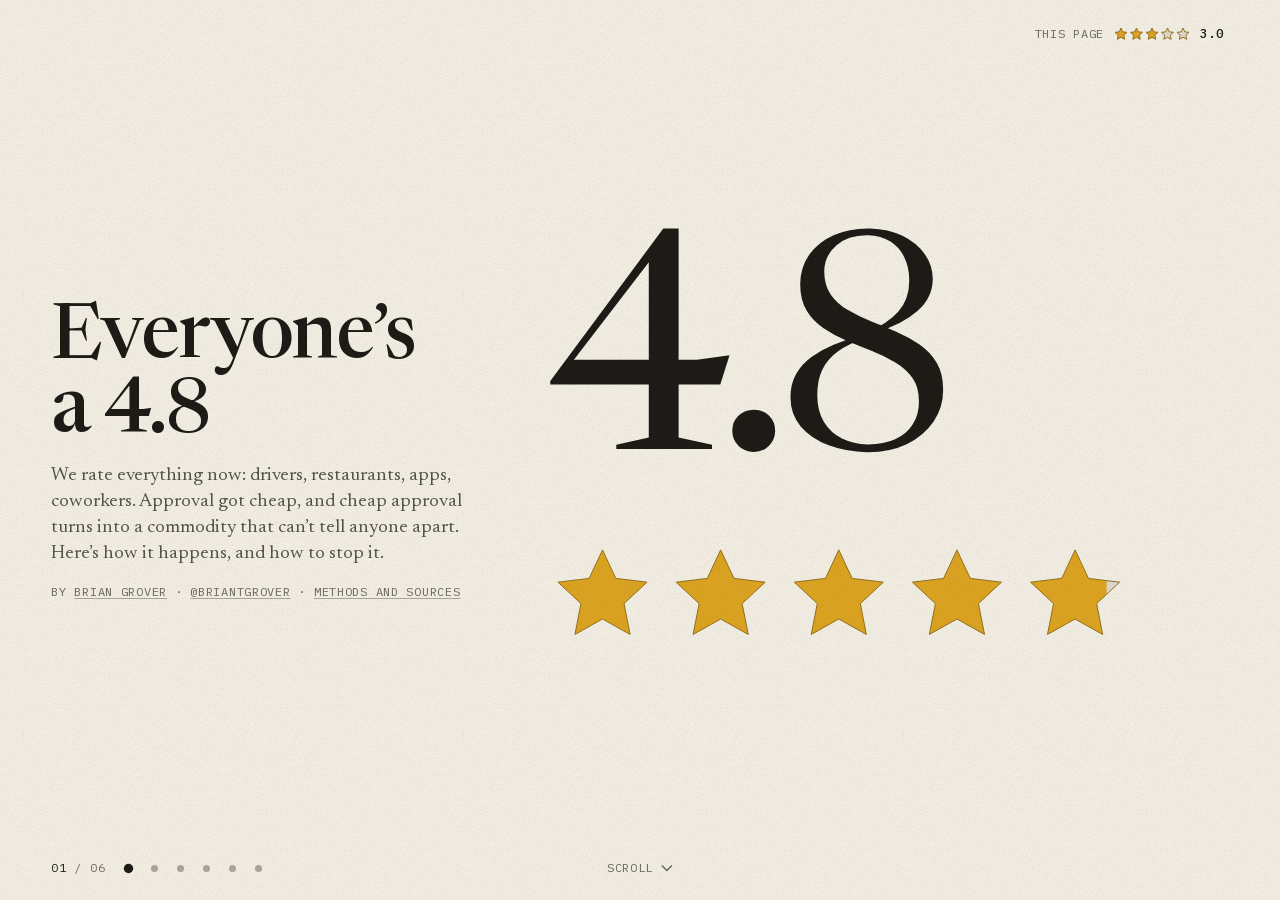
==== commit 0847e803: "Keep the headline still when the chart view changes; soften the hotel label to match its source Co-A" ====
--- a/index.html
+++ b/index.html
@@ -176,7 +176,7 @@
       <div class="scene-text">
         <h2 class="scene-title" id="h-cosign" tabindex="-1" data-words>What this means for a cosign</h2>
         <p class="scene-body" data-rise>Most ratings, referrals and endorsements count every vote the same. People don’t. A yes from someone whose judgment you trust, written with care, is worth more than a pile of&nbsp;taps.</p>
-        <p class="scene-body" data-rise>That’s how you keep approval from turning into a commodity, and it’s what Cosign is built around: named yeses, context from people who have worked together, and who said yes and why. The next step is tying each yes to the work&nbsp;itself.</p>
+        <p class="scene-body" data-rise>That’s what Cosign is built around: named yeses, and who said yes and why. The next step is tying each yes to the work&nbsp;itself.</p>
         <p class="label scene-links" data-rise><button type="button" class="text-button why-button" aria-controls="why-cosign" aria-expanded="false">Why?</button></p>
         <p class="byline label" data-rise>By <a href="https://www.linkedin.com/in/briantgrover">Brian Grover</a> <span aria-hidden="true">·</span> <a href="https://x.com/briantgrover">@briantgrover</a> <span aria-hidden="true">·</span> <a href="methods.html#methods">Methods and sources</a></p>
       </div>
--- a/css/stage.css
+++ b/css/stage.css
@@ -234,7 +234,10 @@
 html.stage-on .stage {
   position: fixed;
   inset: 0;
+  /* Clipped, not just hidden: a hidden box can still be scrolled by a link to a scene or by a
+     control brought into view, which would shift the whole scene. */
   overflow: hidden;
+  overflow: clip;
   /* Swipes belong to the stage; pinch zoom still works. */
   touch-action: pinch-zoom;
 }
@@ -577,6 +580,14 @@
 
 .scene-lab .scene-text {
   display: grid;
+}
+/* Beside the chart, the lab's text starts at the top of its column, so scene 5's headline stays
+   put when its rules chart changes height, and a column taller than the screen keeps its
+   headline in view. */
+@media (min-width: 960px) {
+  html.stage-on .scene-lab .scene-text {
+    align-self: start;
+  }
 }
 .beat {
   grid-area: 1 / 1;
@@ -753,3 +764,19 @@
     transform: translateX(0.84em);
   }
 }
+
+@media (min-width: 960px) and (max-height: 900px) {
+  .scene-text {
+    gap: 12px;
+  }
+  .scene-title {
+    font-size: clamp(1.6rem, 5.4vh, 3.375rem);
+  }
+  .scene-title-big {
+    font-size: clamp(2.2rem, 8.4vh, 5.25rem);
+  }
+  .scene-body {
+    font-size: clamp(0.95rem, 2.1vh, 1.25rem);
+    line-height: 1.38;
+  }
+}
--- a/css/lab.css
+++ b/css/lab.css
@@ -1049,3 +1049,9 @@
     opacity: 0.8;
   }
 }
+
+.lab-panel-body {
+  scrollbar-width: thin;
+  scrollbar-color: var(--ink-rule) transparent;
+  mask-image: linear-gradient(to bottom, #000 calc(100% - 28px), rgba(0, 0, 0, 0.15));
+}
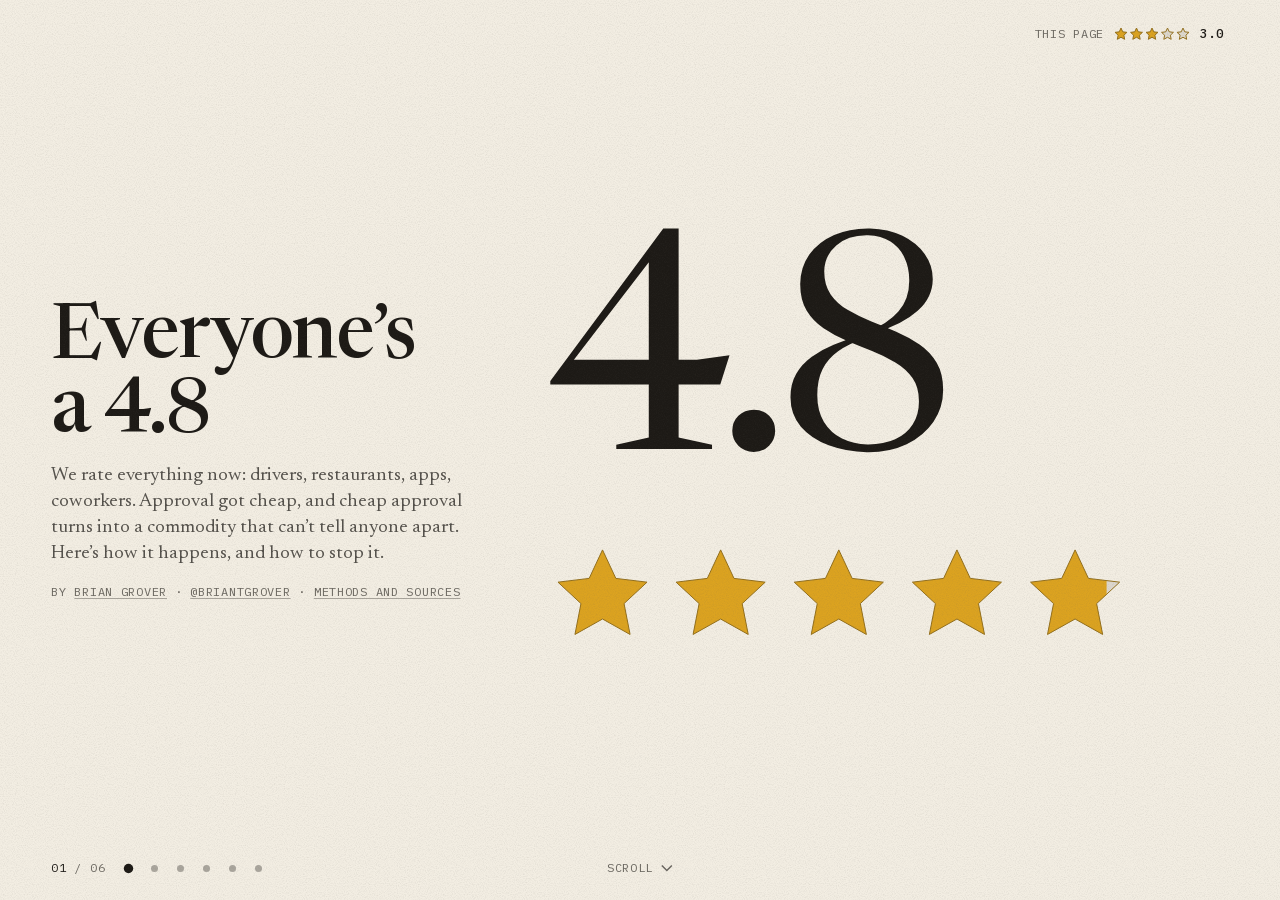
==== commit b201cfad: "Version the stylesheet links so updates show without waiting on the cache Co-Authored-By: Claude Opu" ====
--- a/index.html
+++ b/index.html
@@ -33,10 +33,10 @@
   <script nomodule>document.documentElement.classList.remove('js', 'stage-on');</script>
   <link rel="preload" href="fonts/Newsreader-normal-300-700.woff2" as="font" type="font/woff2" crossorigin>
   <link rel="preload" href="fonts/IBMPlexMono-normal-500.woff2" as="font" type="font/woff2" crossorigin>
-  <link rel="stylesheet" href="css/style.css">
-  <link rel="stylesheet" href="css/stage.css">
-  <link rel="stylesheet" href="css/charts.css">
-  <link rel="stylesheet" href="css/lab.css">
+  <link rel="stylesheet" href="css/style.css?v=45e58d7">
+  <link rel="stylesheet" href="css/stage.css?v=45e58d7">
+  <link rel="stylesheet" href="css/charts.css?v=45e58d7">
+  <link rel="stylesheet" href="css/lab.css?v=45e58d7">
   <script type="module" src="js/stage.js"></script>
   <script type="module" src="js/charts.js"></script>
   <script type="module" src="js/lab.js"></script>
--- a/css/lab.css
+++ b/css/lab.css
@@ -1055,3 +1055,30 @@
   scrollbar-color: var(--ink-rule) transparent;
   mask-image: linear-gradient(to bottom, #000 calc(100% - 28px), rgba(0, 0, 0, 0.15));
 }
+
+/* Phones, scene 5: give the bars more of the screen by tightening the pinned lab above them,
+   and fade the bottom edge so it's clear the list scrolls. */
+@media (max-width: 959.98px) {
+  html.stage-on .scene-lab[data-beat="fix"] .scene-body {
+    font-size: 0.95rem;
+    line-height: 1.35;
+  }
+  html.stage-on .scene-lab[data-beat="fix"]:not(.is-tuning) .lab-field-wrap {
+    height: clamp(84px, 14vh, 160px);
+  }
+  html.stage-on .scene-lab[data-beat="fix"]:not(.is-tuning) .lab-big {
+    font-size: 1.5rem;
+  }
+  html.stage-on .scene-lab[data-beat="fix"]:not(.is-tuning) .lab-result {
+    min-height: 0;
+    font-size: 0.875rem;
+    line-height: 1.35;
+  }
+  html.stage-on .scene-lab[data-beat="fix"]:not(.is-tuning) .rules-bar {
+    min-height: 30px;
+    padding: 1px 0;
+  }
+  html.stage-on .scene-lab[data-beat="fix"]:not(.is-tuning) .scene-visual {
+    mask-image: linear-gradient(to bottom, #000 calc(100% - 24px), rgba(0, 0, 0, 0.2));
+  }
+}
